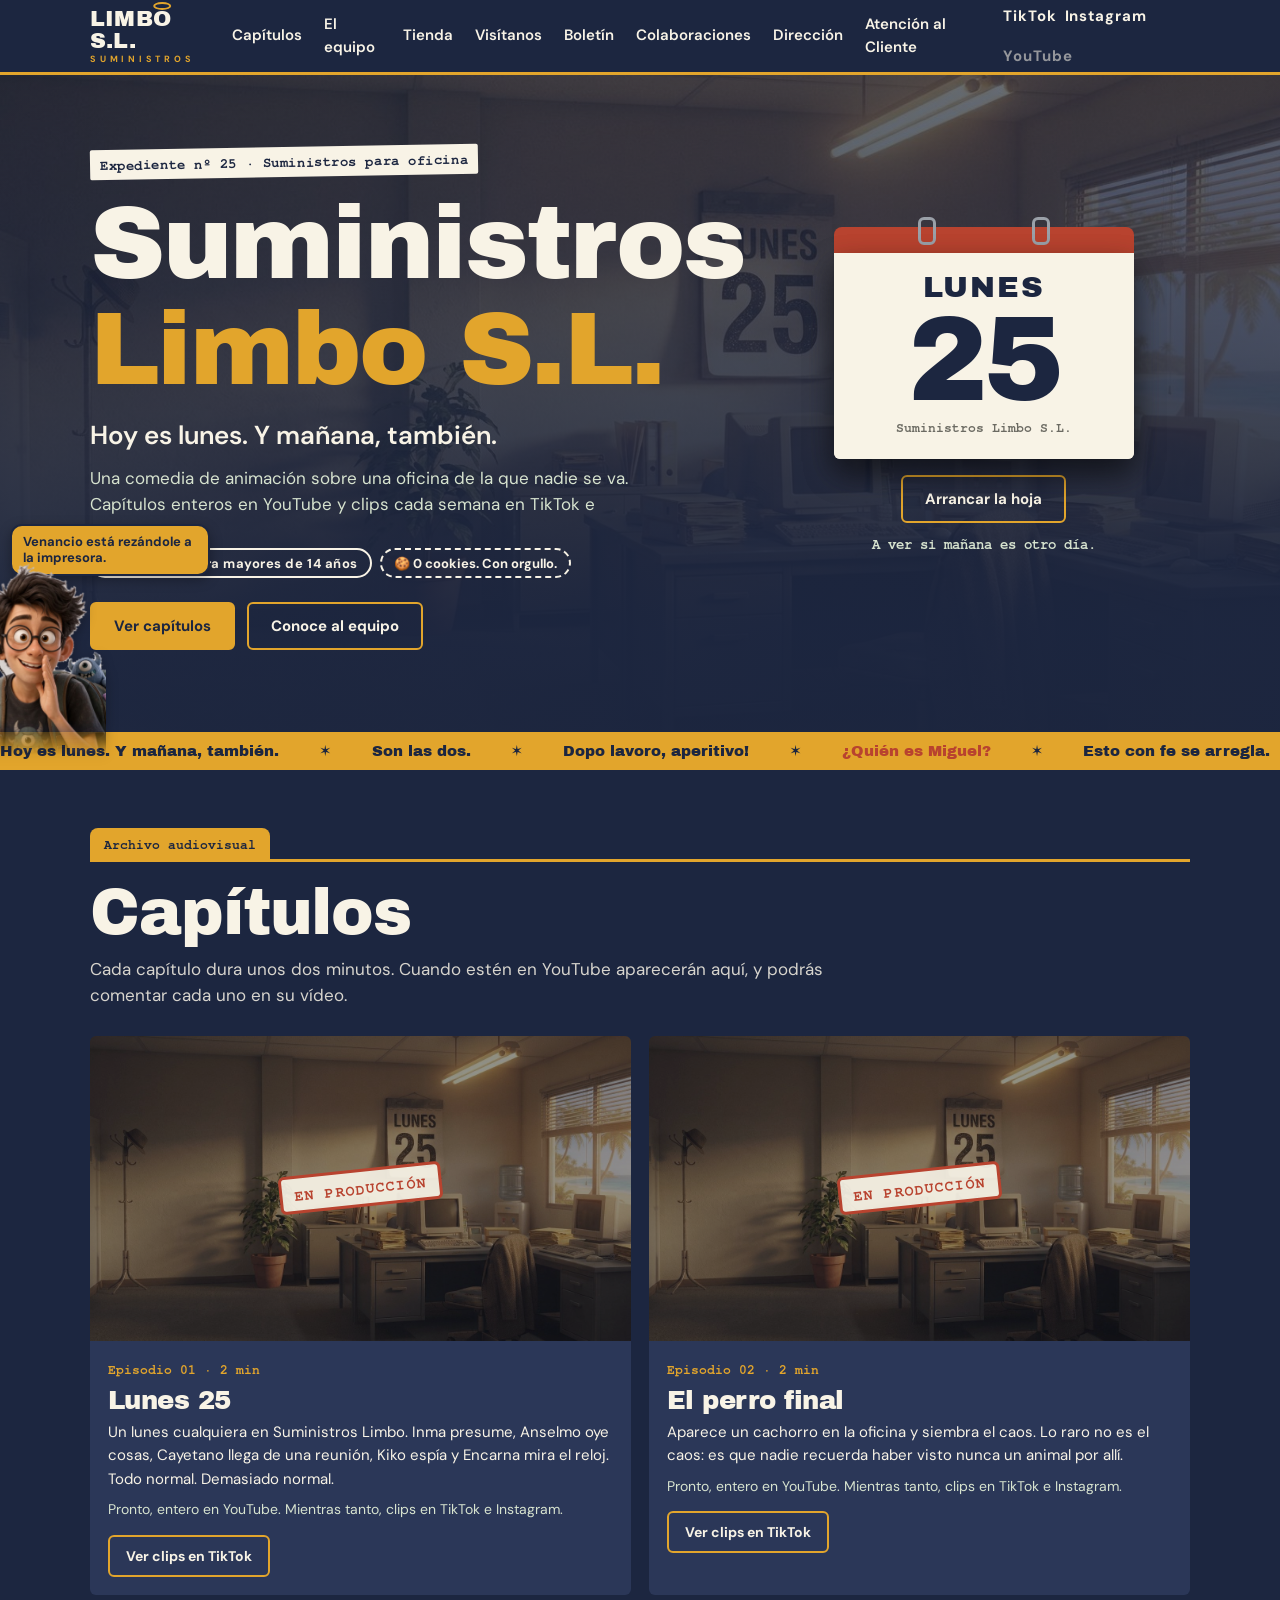
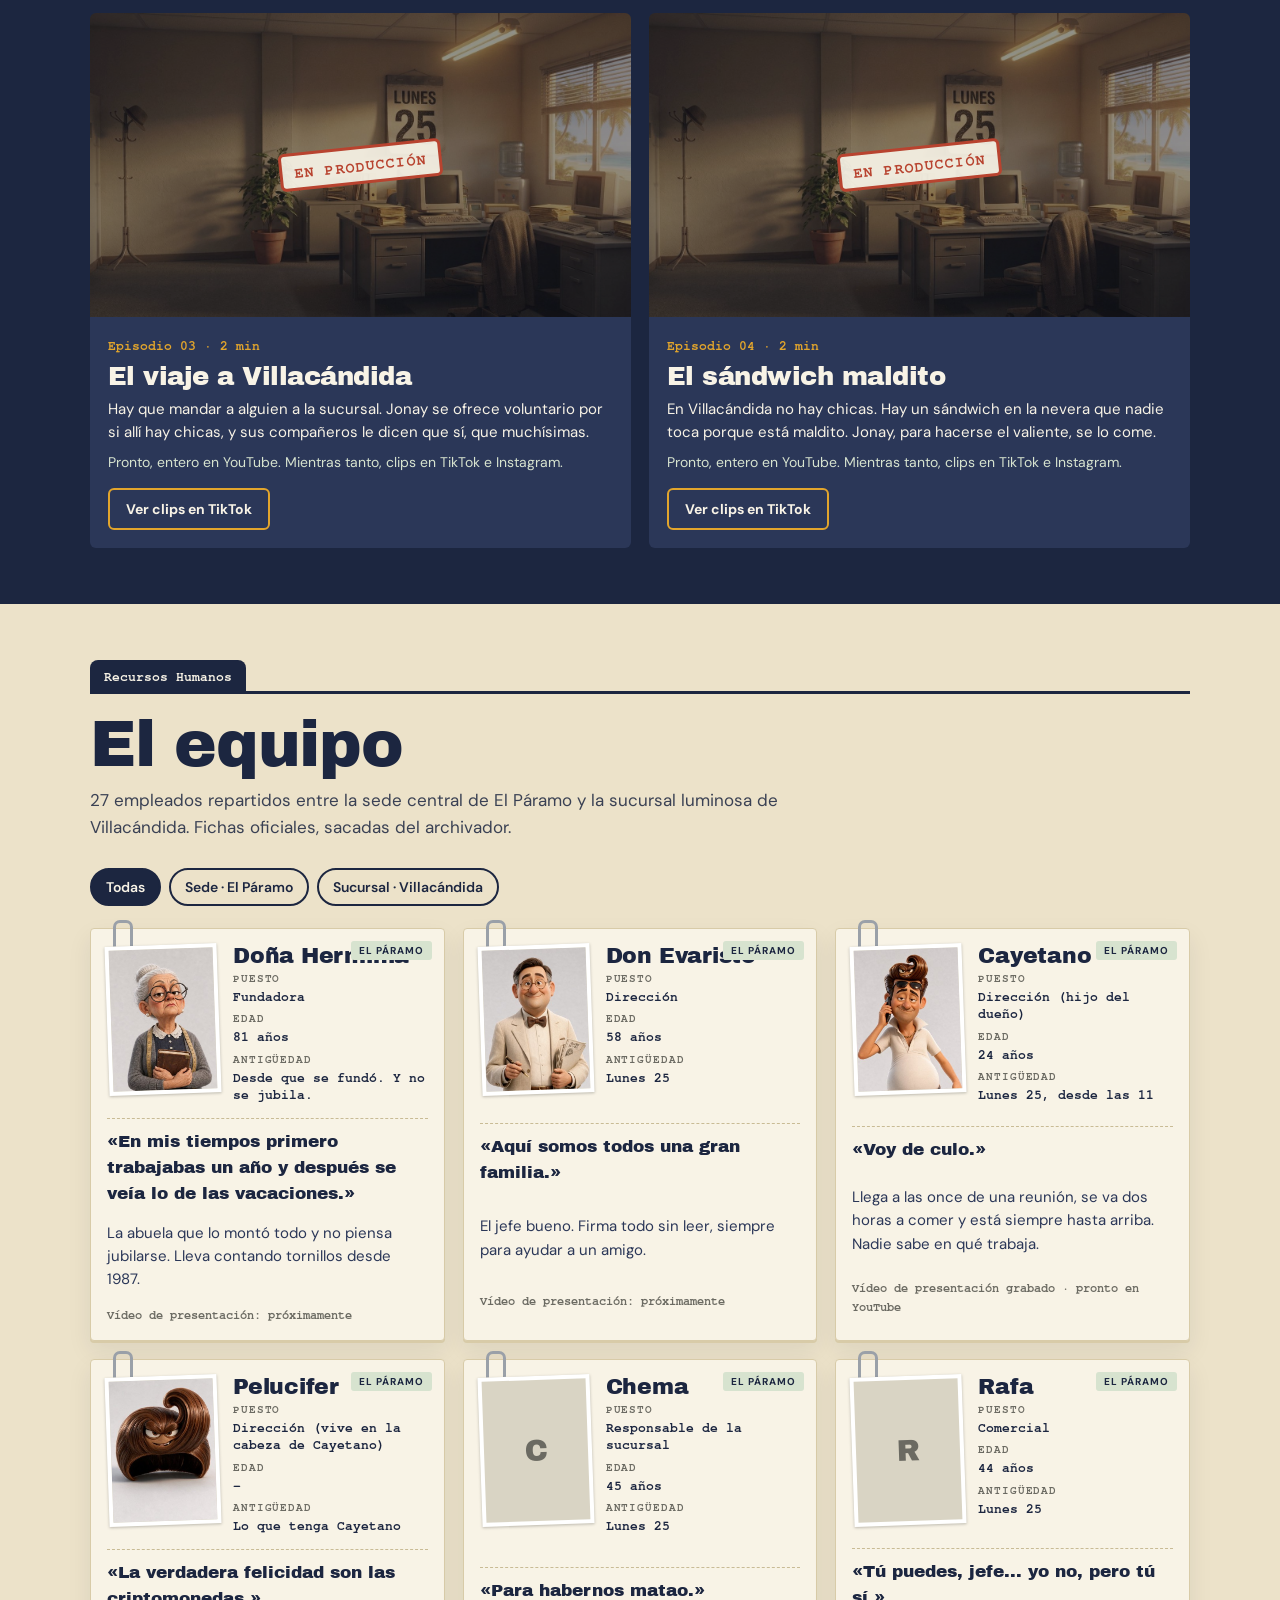
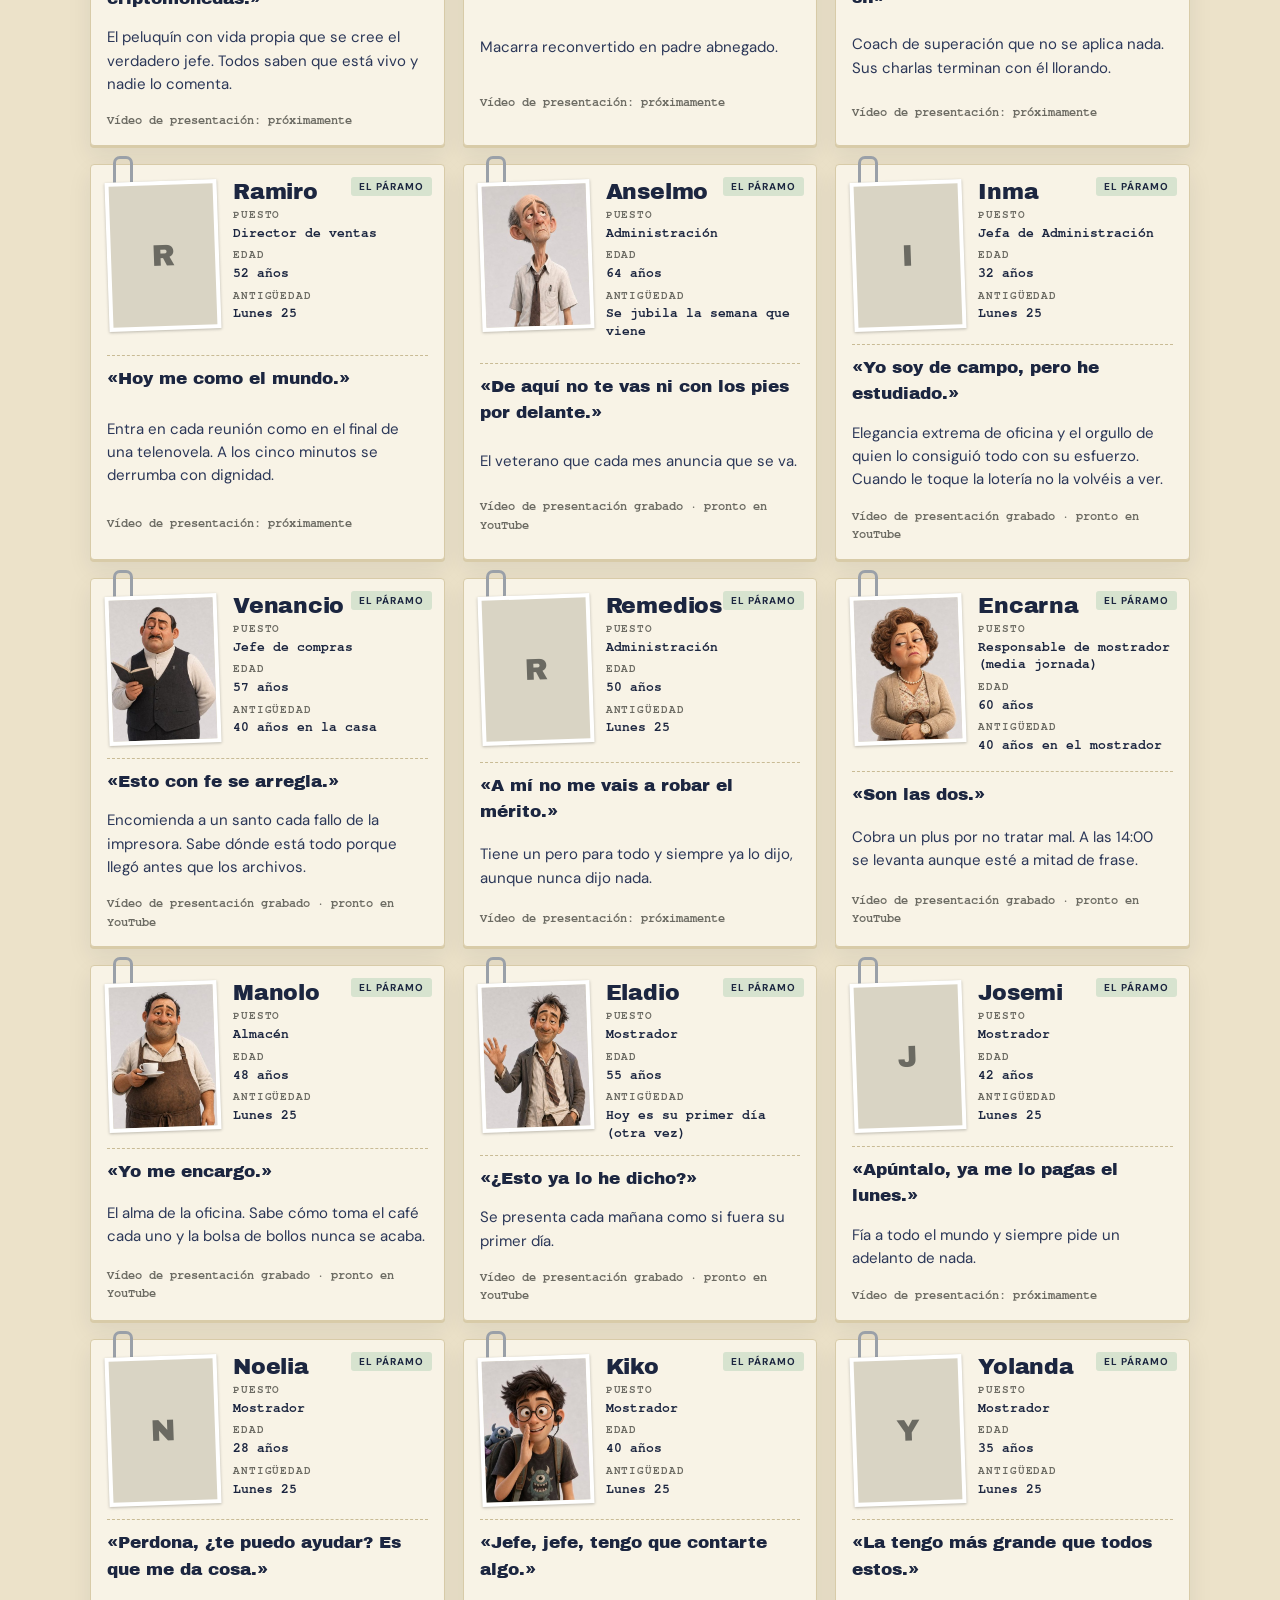
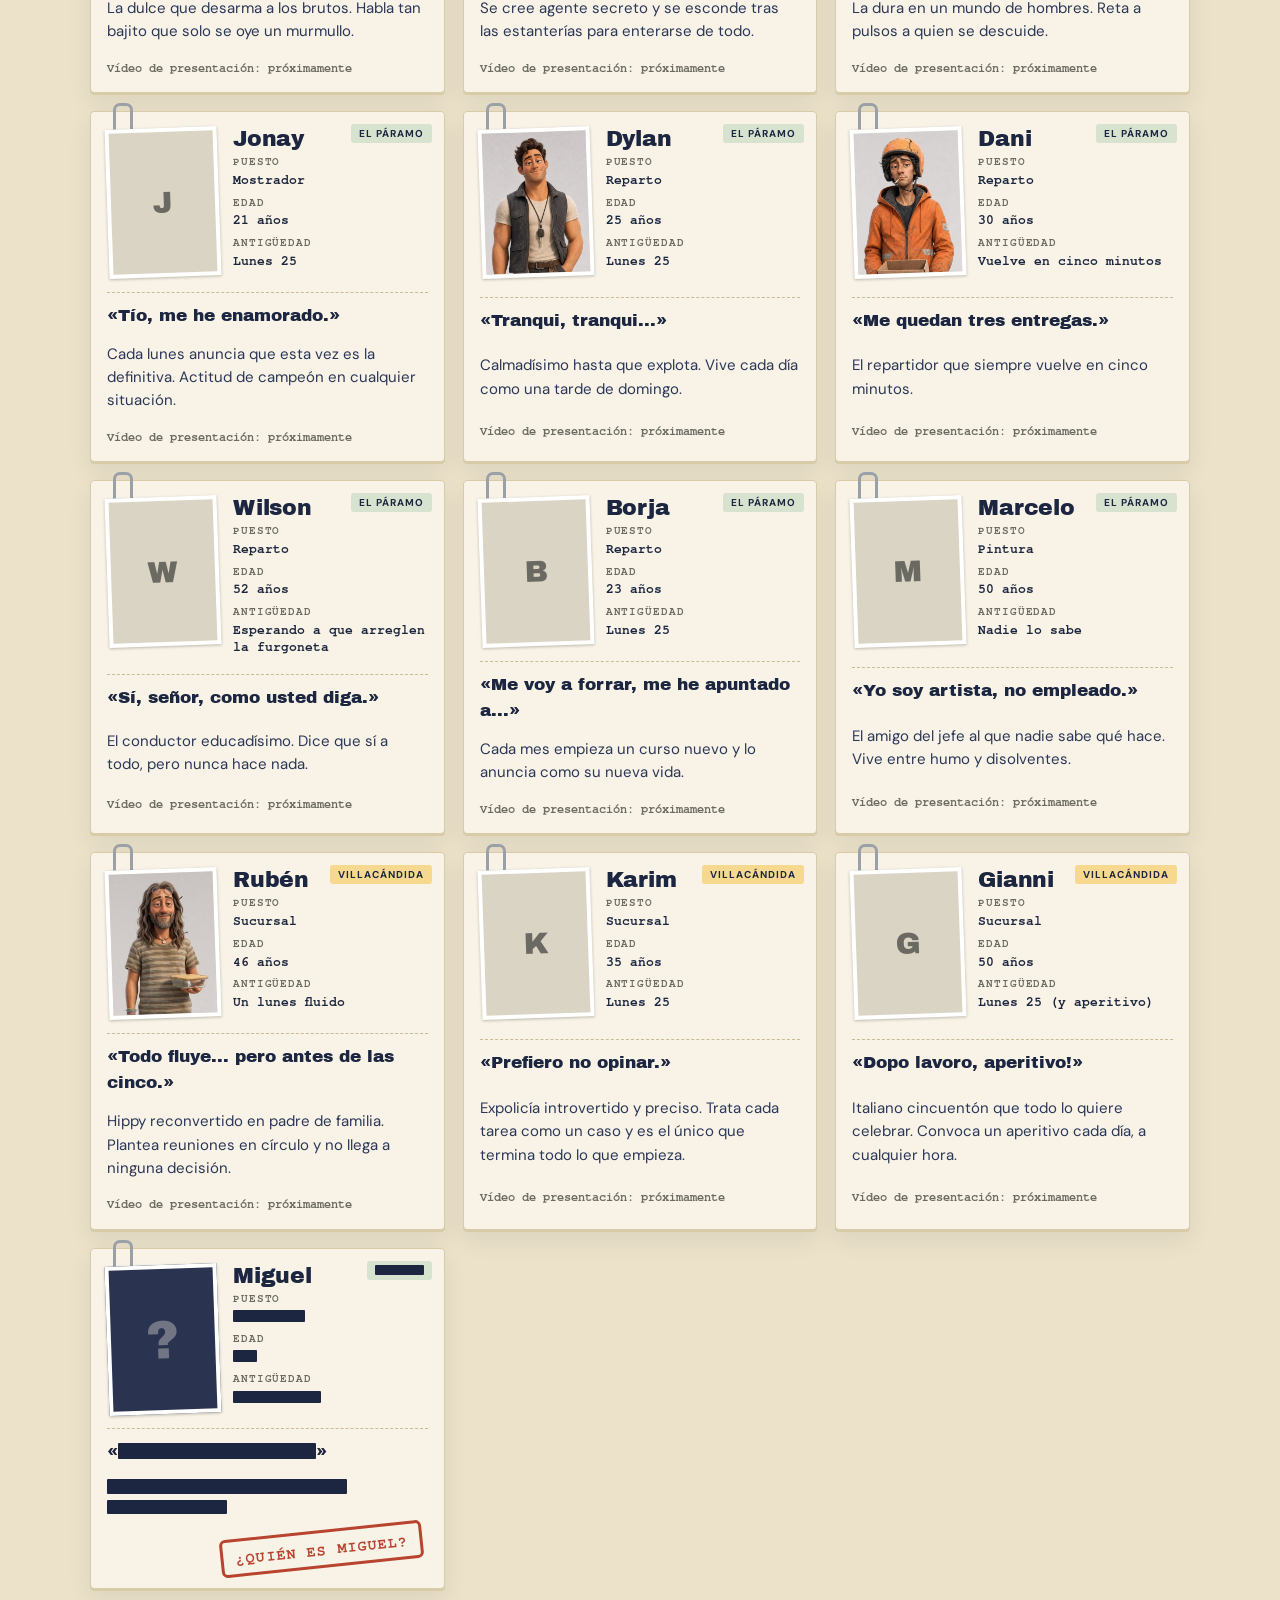
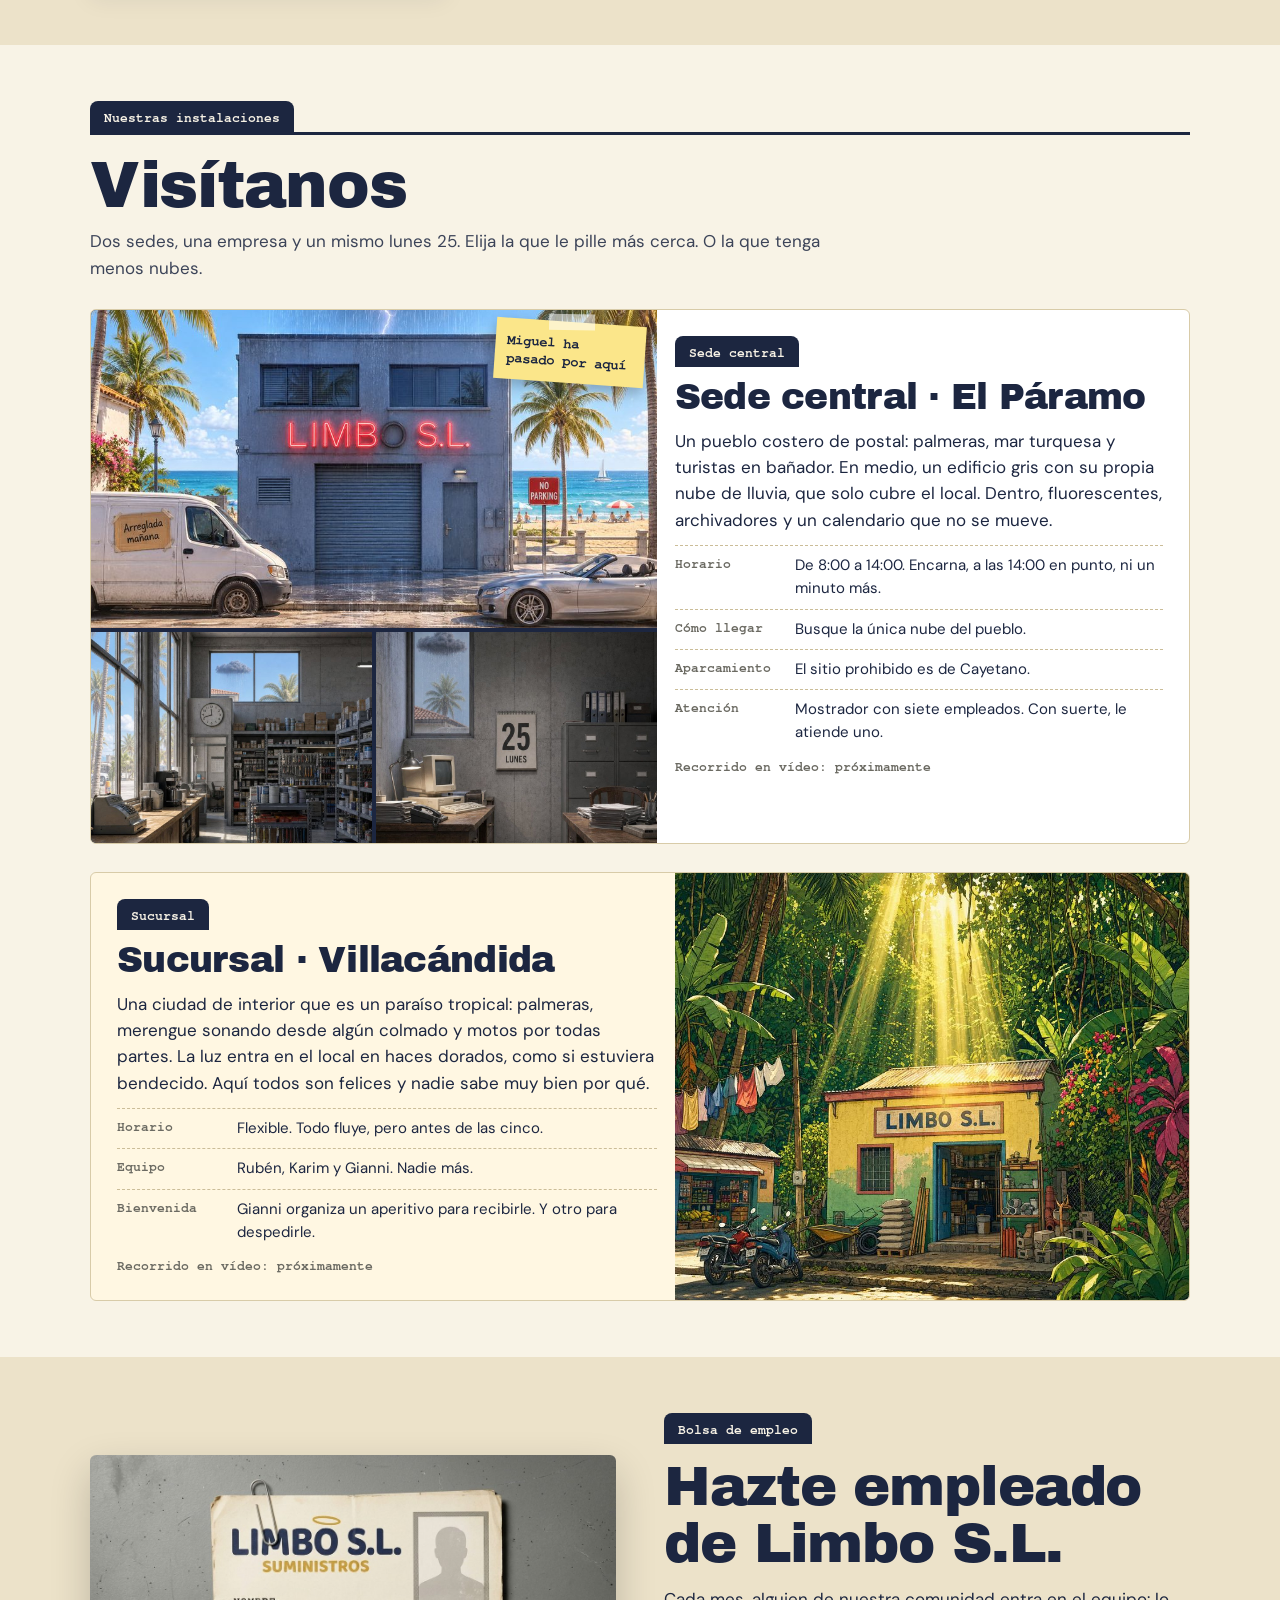
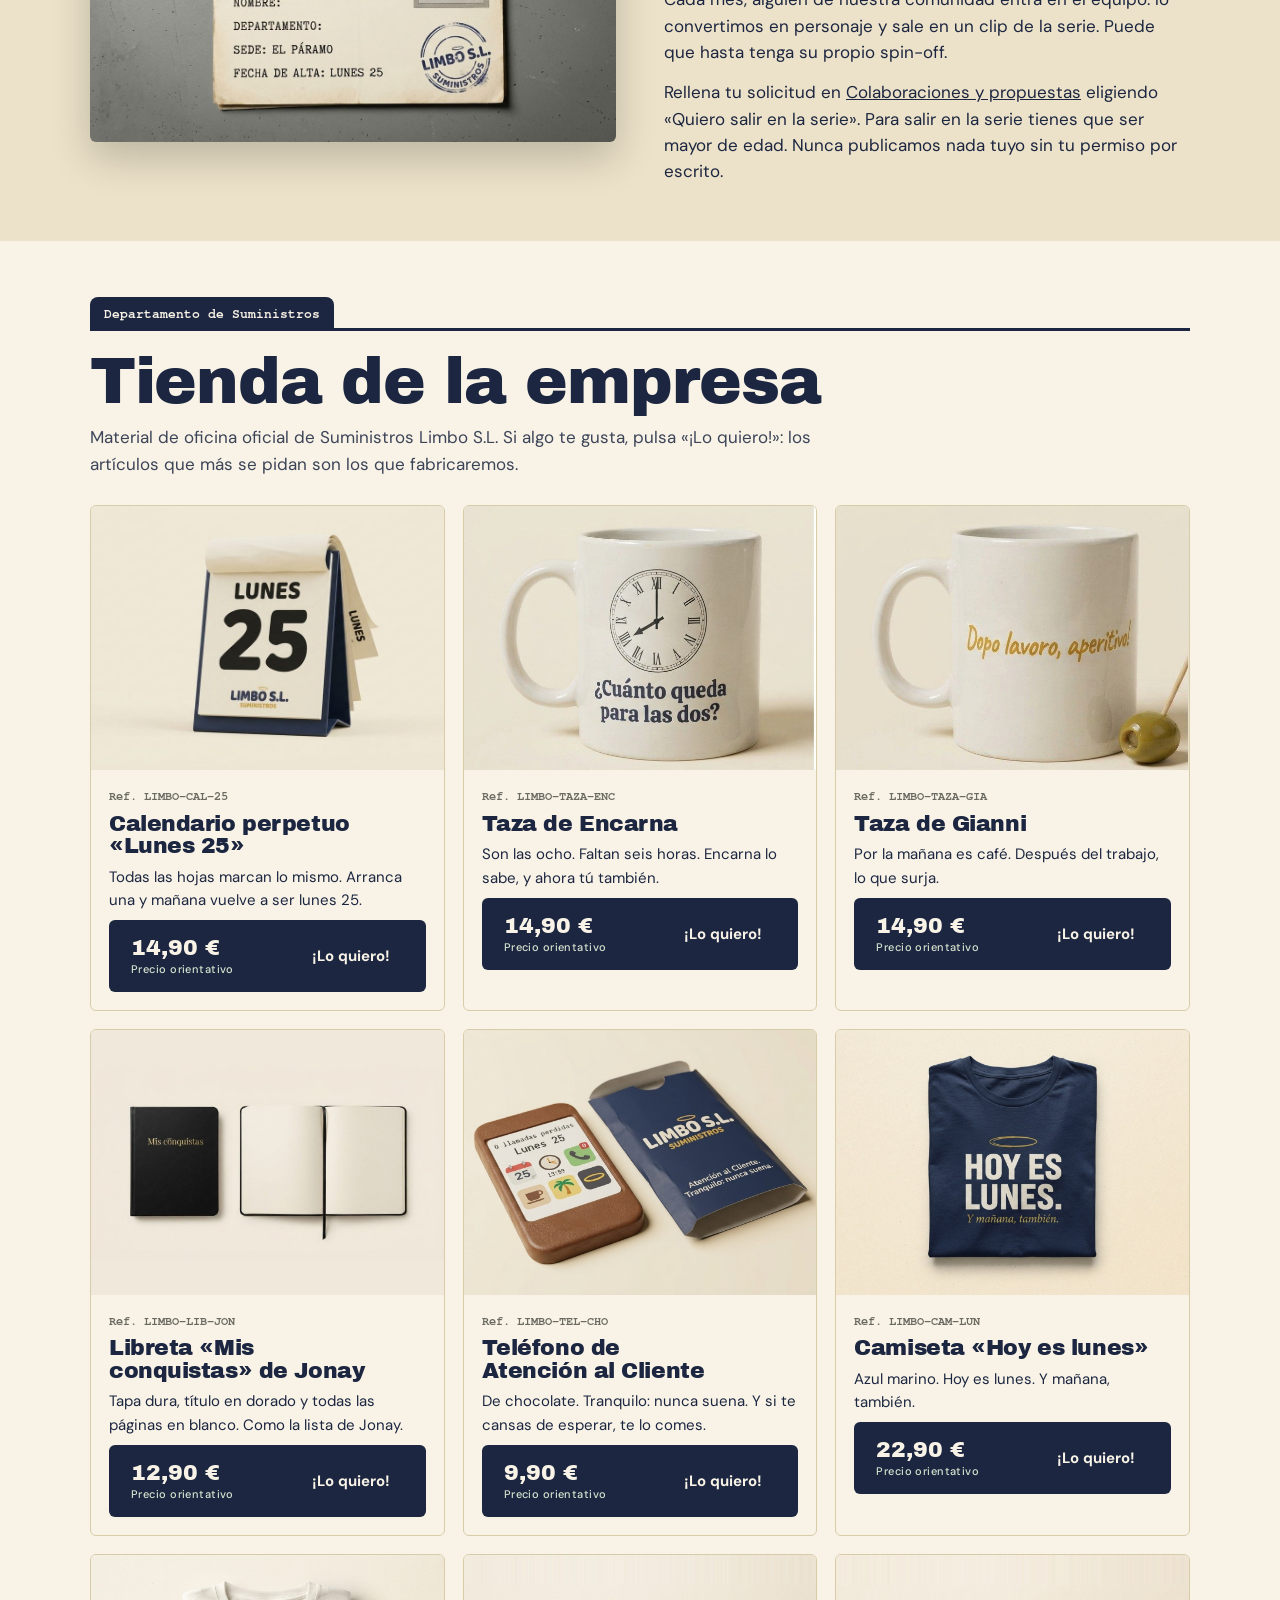
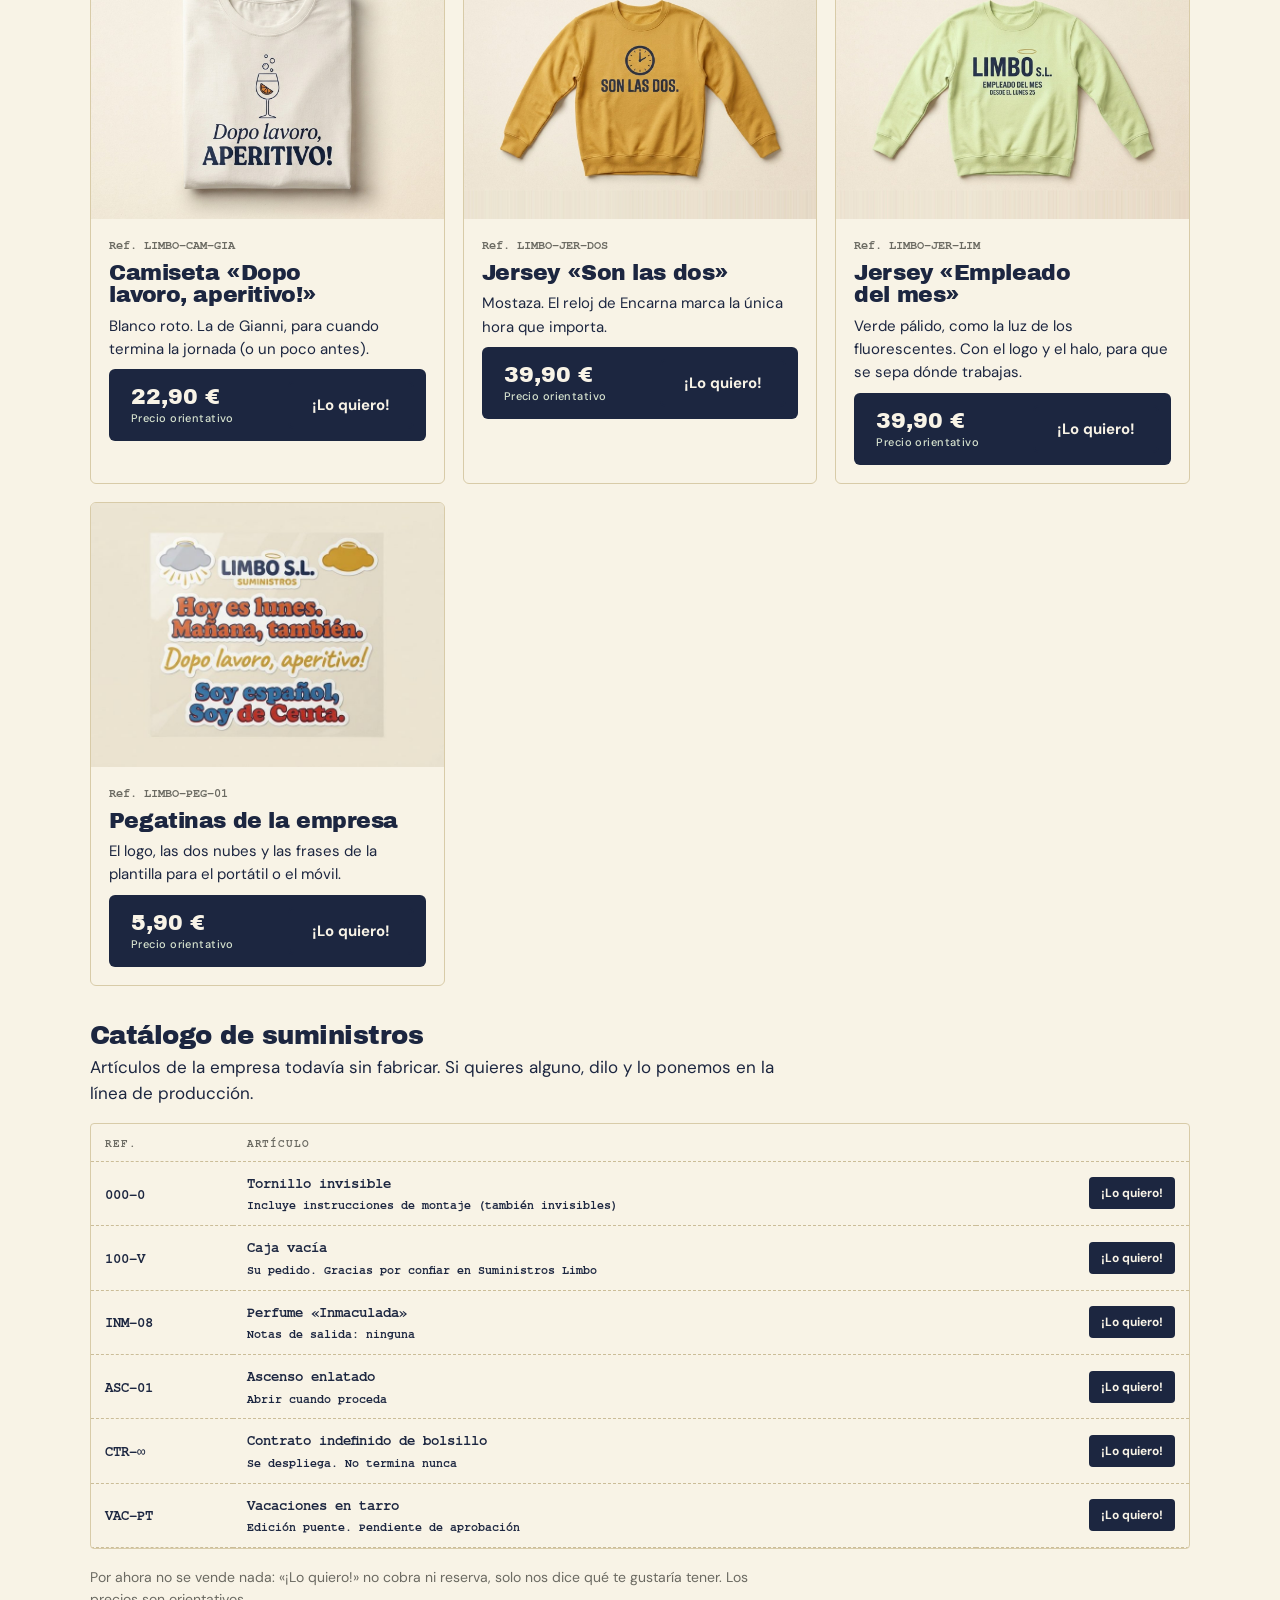
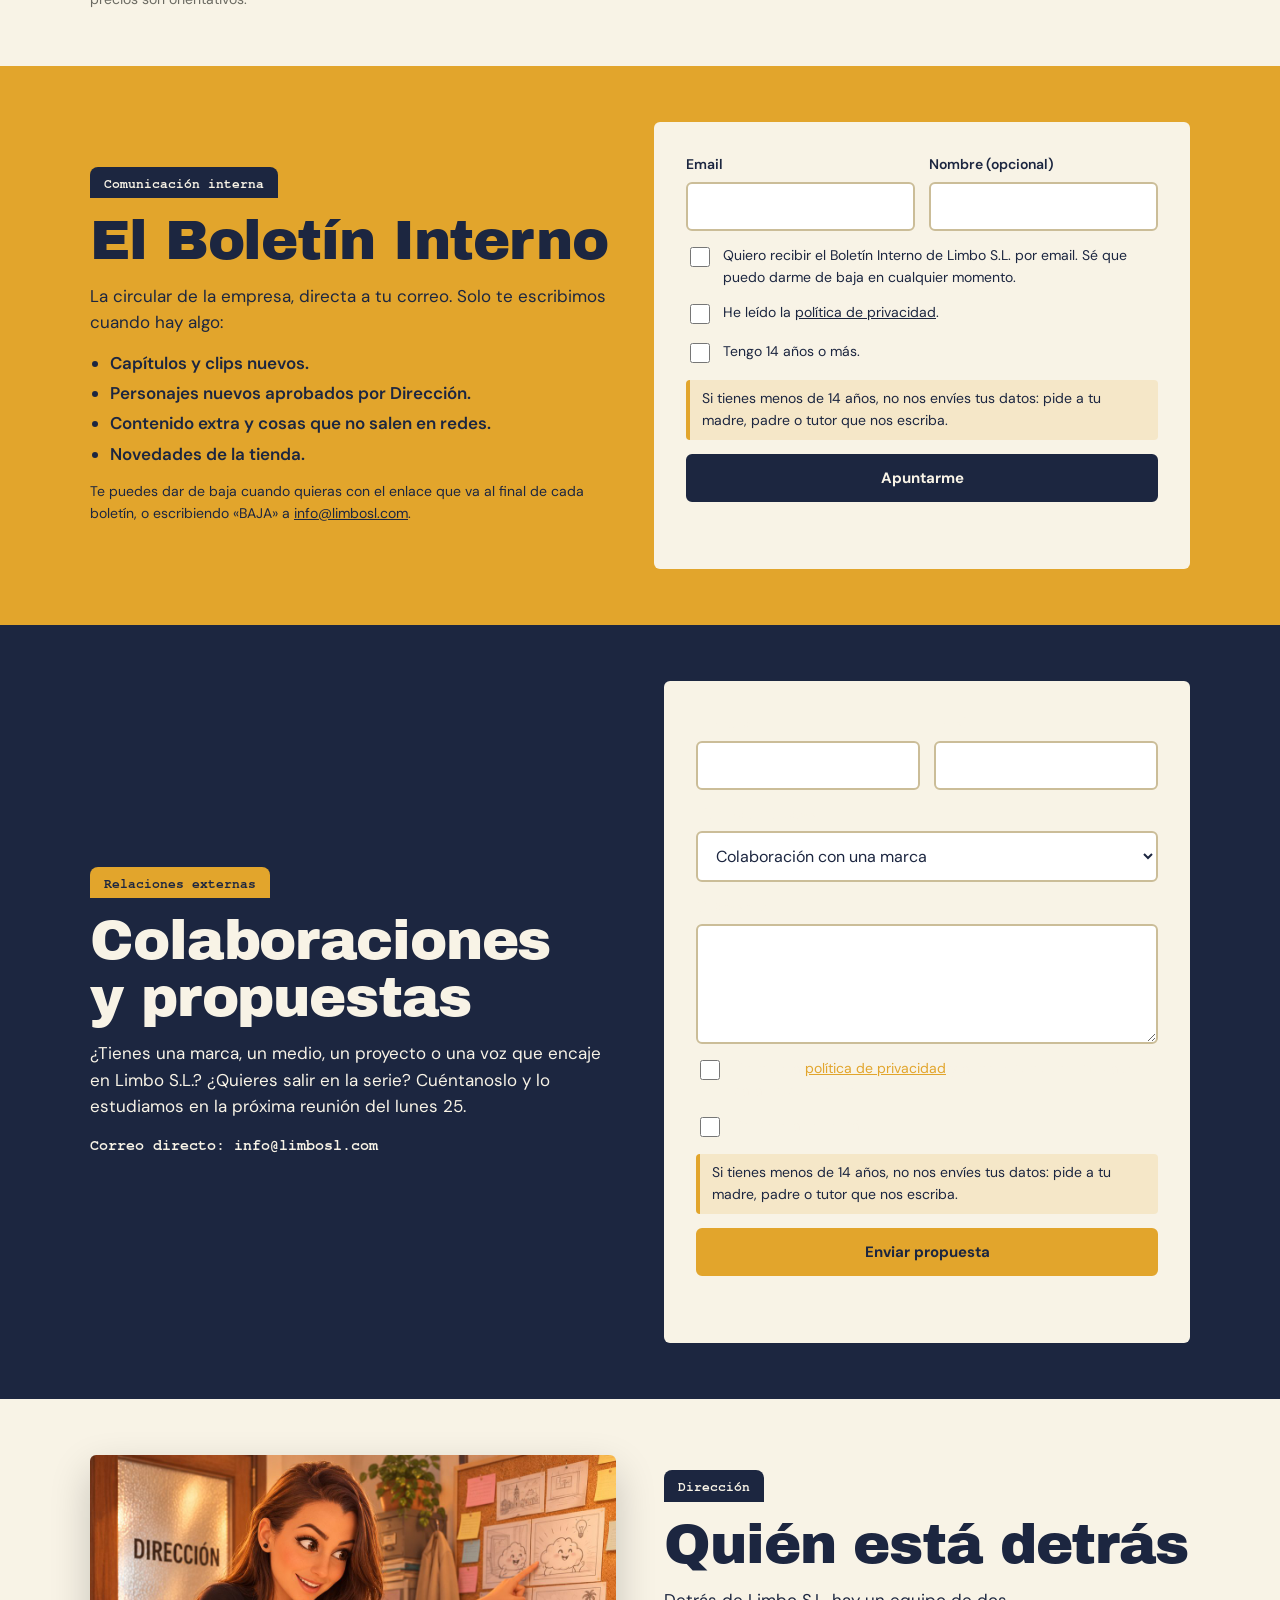
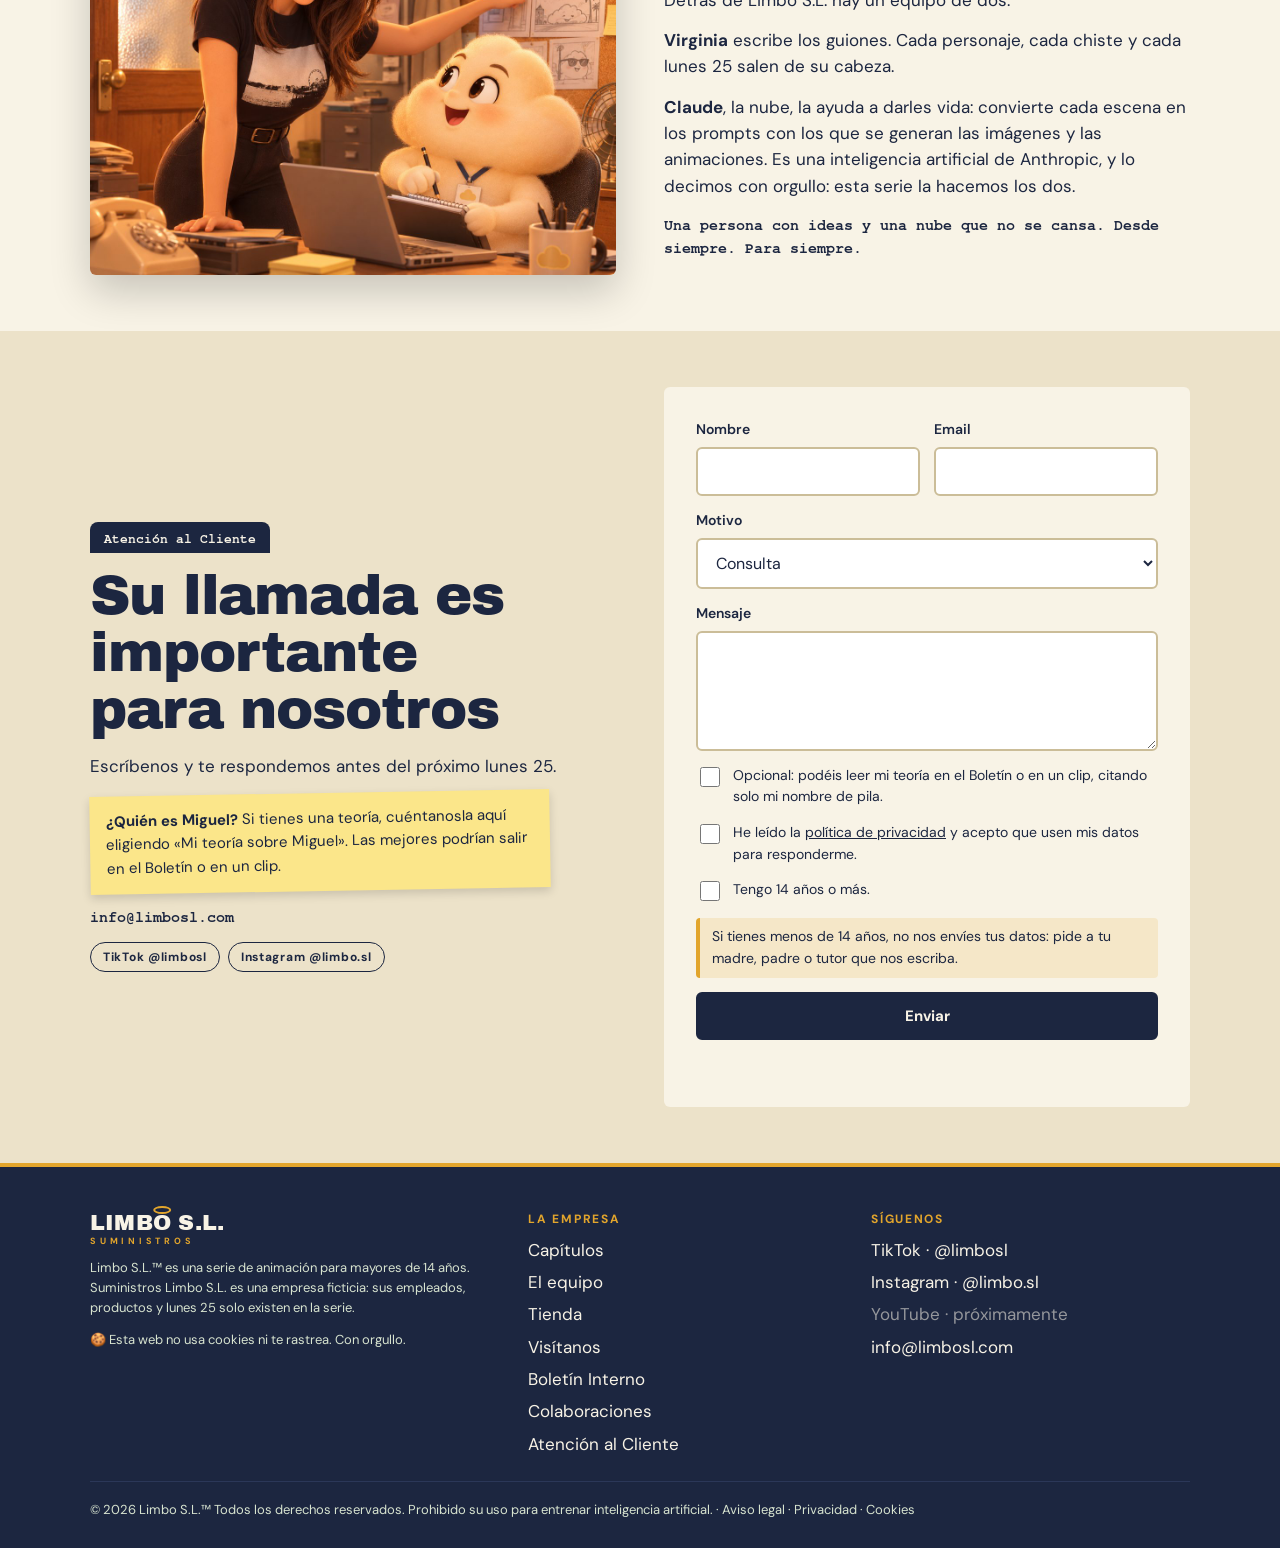
==== index.html @ 2ac097ed "Web de Limbo S.L. Co-Authored-By: Claude Opus 5.5 <noreply@anthropic.com> Claude-Session: https://cl" ====
<!DOCTYPE html>
<html lang="es">
<head>
  <meta charset="utf-8">
  <meta name="viewport" content="width=device-width, initial-scale=1">
  <title>Limbo S.L.</title>
  <meta name="description" content="Limbo S.L., serie de animación para mayores de 14 años: en Suministros Limbo todos los días son lunes 25. Capítulos, el equipo al completo y la tienda de la empresa.">
  <meta property="og:type" content="website">
  <meta property="og:title" content="Limbo S.L. · Hoy es lunes. Y mañana, también.">
  <meta property="og:description" content="La comedia de animación de una oficina de la que nadie se va. Serie para mayores de 14 años. Capítulos, equipo y tienda.">
  <meta property="og:image" content="https://www.limbosl.com/img/oficina.jpg">
  <meta property="og:url" content="https://www.limbosl.com/">
  <meta name="twitter:card" content="summary_large_image">
  <meta name="theme-color" content="#1c2640">
  <meta name="robots" content="index, follow, noai, noimageai">
  <meta name="tdm-reservation" content="1">
  <meta name="rating" content="mature">
  <link rel="icon" href="data:image/svg+xml,%3Csvg xmlns='http://www.w3.org/2000/svg' viewBox='0 0 64 64'%3E%3Crect width='64' height='64' rx='12' fill='%231c2640'/%3E%3Cellipse cx='32' cy='14' rx='13' ry='4' fill='none' stroke='%23e2a52c' stroke-width='4'/%3E%3Ctext x='32' y='52' font-family='Arial Black,Arial' font-weight='900' font-size='34' text-anchor='middle' fill='%23f8f3e6'%3E25%3C/text%3E%3C/svg%3E">
  <link rel="stylesheet" href="css/style.css">
</head>
<body>

<header class="cabecera">
  <div class="wrap">
    <a class="logo" href="#inicio" aria-label="Limbo S.L., inicio"><b>LIMB<span class="o">O</span> S.L.</b><small>SUMINISTROS</small></a>
    <button class="menu-btn" id="menu-btn" type="button" aria-expanded="false" aria-controls="nav">MENÚ</button>
    <nav class="nav" id="nav" aria-label="Principal">
      <a href="#capitulos">Capítulos</a>
      <a href="#plantilla">El equipo</a>
      <a href="#tienda">Tienda</a>
      <a href="#visitanos">Visítanos</a>
      <a href="#boletin">Boletín</a>
      <a href="#colaboraciones">Colaboraciones</a>
      <a href="#direccion">Dirección</a>
      <a href="#contacto">Atención al Cliente</a>
      <div class="redes">
        <a data-red="tiktok" target="_blank" rel="noopener">TikTok</a>
        <a data-red="instagram" target="_blank" rel="noopener">Instagram</a>
        <a data-red="youtube" target="_blank" rel="noopener">YouTube</a>
      </div>
    </nav>
  </div>
</header>

<main>
  <section class="portada" id="inicio">
    <div class="wrap">
      <div>
        <span class="etiqueta">Expediente nº 25 · Suministros para oficina</span>
        <h1>Suministros<br><span>Limbo S.L.</span></h1>
        <p class="lema">Hoy es lunes. Y mañana, también.</p>
        <p class="bajada">Una comedia de animación sobre una oficina de la que nadie se va. Capítulos enteros en YouTube y clips cada semana en TikTok e Instagram.</p>
        <div class="sellos-portada">
          <span class="sello-edad"><b>+14</b> Serie para mayores de 14 años</span>
          <a class="sello-cookies" href="cookies.html">🍪 0 cookies. Con orgullo.</a>
        </div>
        <div class="botones">
          <a class="btn" href="#capitulos">Ver capítulos</a>
          <a class="btn hueco" href="#plantilla">Conoce al equipo</a>
        </div>
      </div>
      <div class="calendario">
        <div class="taco">
          <div class="anillas"></div>
          <div class="hoja-fondo" aria-hidden="true"><div class="dia">LUNES</div><div class="num">25</div><div class="mes">Suministros Limbo S.L.</div></div>
          <div class="hoja" id="hoja"><div class="dia">LUNES</div><div class="num">25</div><div class="mes">Suministros Limbo S.L.</div></div>
        </div>
        <button class="btn hueco" id="arrancar" type="button">Arrancar la hoja</button>
        <p class="contador" id="contador" aria-live="polite">A ver si mañana es otro día.</p>
      </div>
    </div>
  </section>

  <div class="cinta" aria-hidden="true"><div id="cinta"></div></div>

  <section class="seccion oscura" id="capitulos">
    <div class="wrap">
      <span class="pestana">Archivo audiovisual</span>
      <div class="cabeza">
        <h2>Capítulos</h2>
        <p>Cada capítulo dura unos dos minutos. Cuando estén en YouTube aparecerán aquí, y podrás comentar cada uno en su vídeo.</p>
      </div>
      <div class="episodios" id="episodios"></div>
    </div>
  </section>

  <section class="seccion" id="plantilla">
    <div class="wrap">
      <span class="pestana">Recursos Humanos</span>
      <div class="cabeza">
        <h2>El equipo</h2>
        <p><span id="total-plantilla">26</span> empleados repartidos entre la sede central de El Páramo y la sucursal luminosa de Villacándida. Fichas oficiales, sacadas del archivador.</p>
      </div>
      <div class="filtros" role="group" aria-label="Filtrar por sede">
        <button type="button" data-f="todas" aria-pressed="true">Todas</button>
        <button type="button" data-f="paramo" aria-pressed="false">Sede · El Páramo</button>
        <button type="button" data-f="villa" aria-pressed="false">Sucursal · Villacándida</button>
      </div>
      <div class="fichas" id="fichas"></div>
    </div>
  </section>

  <section class="seccion folio" id="visitanos">
    <div class="wrap">
      <span class="pestana">Nuestras instalaciones</span>
      <div class="cabeza">
        <h2>Visítanos</h2>
        <p>Dos sedes, una empresa y un mismo lunes 25. Elija la que le pille más cerca. O la que tenga menos nubes.</p>
      </div>
      <div class="sedes" id="sedes"></div>
    </div>
  </section>

  <section class="seccion" id="empleo">
    <div class="wrap dos">
      <img src="img/ficha-empleado.jpg" alt="Ficha de empleado de Suministros Limbo S.L. en blanco, con sello de la empresa" loading="lazy">
      <div class="texto">
        <span class="pestana" style="justify-self:start">Bolsa de empleo</span>
        <h2 style="font-size:clamp(34px,7vw,56px)">Hazte empleado de Limbo S.L.</h2>
        <p>Cada mes, alguien de nuestra comunidad entra en el equipo: lo convertimos en personaje y sale en un clip de la serie. Puede que hasta tenga su propio spin-off.</p>
        <p>Rellena tu solicitud en <a href="#colaboraciones">Colaboraciones y propuestas</a> eligiendo «Quiero salir en la serie». Para salir en la serie tienes que ser mayor de edad. Nunca publicamos nada tuyo sin tu permiso por escrito.</p>
      </div>
    </div>
  </section>

  <section class="seccion folio" id="tienda">
    <div class="wrap">
      <span class="pestana">Departamento de Suministros</span>
      <div class="cabeza">
        <h2>Tienda de la empresa</h2>
        <p>Material de oficina oficial de Suministros Limbo S.L. Si algo te gusta, pulsa «¡Lo quiero!»: los artículos que más se pidan son los que fabricaremos.</p>
      </div>
      <div class="productos" id="productos"></div>

      <div class="catalogo-broma">
        <h3>Catálogo de suministros</h3>
        <p>Artículos de la empresa todavía sin fabricar. Si quieres alguno, dilo y lo ponemos en la línea de producción.</p>
        <div class="albaran">
          <table>
            <thead><tr><th>Ref.</th><th>Artículo</th><th><span class="sr">Pedir</span></th></tr></thead>
            <tbody id="suministros"></tbody>
          </table>
        </div>
      </div>
      <p class="aviso-tienda">Por ahora no se vende nada: «¡Lo quiero!» no cobra ni reserva, solo nos dice qué te gustaría tener. Los precios son orientativos.</p>
    </div>
  </section>

  <section class="seccion boletin" id="boletin">
    <div class="wrap">
      <div class="texto">
        <span class="pestana" style="justify-self:start">Comunicación interna</span>
        <h2 style="font-size:clamp(34px,7vw,56px)">El Boletín Interno</h2>
        <p>La circular de la empresa, directa a tu correo. Solo te escribimos cuando hay algo:</p>
        <ul>
          <li>Capítulos y clips nuevos.</li>
          <li>Personajes nuevos aprobados por Dirección.</li>
          <li>Contenido extra y cosas que no salen en redes.</li>
          <li>Novedades de la tienda.</li>
        </ul>
        <p class="baja">Te puedes dar de baja cuando quieras con el enlace que va al final de cada boletín, o escribiendo «BAJA» a <a href="mailto:info@limbosl.com?subject=BAJA">info@limbosl.com</a>.</p>
      </div>
      <div class="panel">
        <form id="form-boletin" data-asunto="Alta en el Boletín Interno" data-ok="¡Casi estás! Te hemos enviado un email: pulsa el enlace para confirmar tu alta. Si no lo confirmas, no te escribiremos.">
          <div class="campos dosc">
            <label for="b-email">Email<input id="b-email" name="email" type="email" autocomplete="email" required></label>
            <label for="b-nombre">Nombre (opcional)<input id="b-nombre" name="nombre" autocomplete="given-name"></label>
          </div>
          <label class="check" for="b-acepto"><input id="b-acepto" name="consentimiento_boletin" value="sí" type="checkbox" required> <span>Quiero recibir el Boletín Interno de Limbo S.L. por email. Sé que puedo darme de baja en cualquier momento.</span></label>
          <label class="check" for="b-privacidad"><input id="b-privacidad" type="checkbox" required> <span>He leído la <a href="privacidad.html">política de privacidad</a>.</span></label>
          <label class="check" for="b-edad"><input id="b-edad" type="checkbox" required> <span>Tengo 14 años o más.</span></label>
          <p class="aviso-edad">Si tienes menos de 14 años, no nos envíes tus datos: pide a tu madre, padre o tutor que nos escriba.</p>
          <input class="hp" name="_honey" tabindex="-1" autocomplete="off">
          <button class="btn tinta" type="submit">Apuntarme</button>
          <p class="estado" role="status"></p>
        </form>
      </div>
    </div>
  </section>

  <section class="seccion oscura" id="colaboraciones">
    <div class="wrap dos">
      <div class="texto">
        <span class="pestana" style="justify-self:start">Relaciones externas</span>
        <h2 style="font-size:clamp(34px,7vw,56px)">Colaboraciones y propuestas</h2>
        <p>¿Tienes una marca, un medio, un proyecto o una voz que encaje en Limbo S.L.? ¿Quieres salir en la serie? Cuéntanoslo y lo estudiamos en la próxima reunión del lunes 25.</p>
        <p class="firma">Correo directo: info@limbosl.com</p>
      </div>
      <div class="panel">
        <form data-asunto="Colaboración o propuesta" data-ok="Propuesta recibida. Pasa a la reunión del próximo lunes 25.">
          <div class="campos dosc">
            <label for="c-nombre">Nombre<input id="c-nombre" name="nombre" autocomplete="name" required></label>
            <label for="c-email">Email<input id="c-email" name="email" type="email" autocomplete="email" required></label>
          </div>
          <label for="c-tipo">Tipo de propuesta
            <select id="c-tipo" name="tipo">
              <option>Colaboración con una marca</option>
              <option>Prensa o entrevista</option>
              <option>Colaboración creativa (voz, música, animación)</option>
              <option>Quiero salir en la serie</option>
              <option>Otra cosa</option>
            </select>
          </label>
          <label for="c-mensaje">Cuéntanos<textarea id="c-mensaje" name="mensaje" required></textarea></label>
          <label class="check" for="c-privacidad"><input id="c-privacidad" type="checkbox" required> <span>He leído la <a href="privacidad.html">política de privacidad</a> y acepto que usen mis datos para responderme.</span></label>
          <label class="check" for="c-edad"><input id="c-edad" type="checkbox" required> <span>Tengo 14 años o más.</span></label>
          <p class="aviso-edad">Si tienes menos de 14 años, no nos envíes tus datos: pide a tu madre, padre o tutor que nos escriba.</p>
          <input class="hp" name="_honey" tabindex="-1" autocomplete="off">
          <button class="btn" type="submit">Enviar propuesta</button>
          <p class="estado" role="status"></p>
        </form>
      </div>
    </div>
  </section>

  <section class="seccion folio" id="direccion">
    <div class="wrap dos">
      <img src="img/direccion.jpg" alt="Virginia señala los storyboards de la serie mientras Claude, una nube con acreditación de empleado, toma notas" loading="lazy">
      <div class="texto">
        <span class="pestana" style="justify-self:start">Dirección</span>
        <h2 style="font-size:clamp(34px,7vw,56px)">Quién está detrás</h2>
        <p>Detrás de Limbo S.L. hay un equipo de dos.</p>
        <p><strong>Virginia</strong> escribe los guiones. Cada personaje, cada chiste y cada lunes 25 salen de su cabeza.</p>
        <p><strong>Claude</strong>, la nube, la ayuda a darles vida: convierte cada escena en los prompts con los que se generan las imágenes y las animaciones. Es una inteligencia artificial de Anthropic, y lo decimos con orgullo: esta serie la hacemos los dos.</p>
        <p class="firma">Una persona con ideas y una nube que no se cansa. Desde siempre. Para siempre.</p>
      </div>
    </div>
  </section>

  <section class="seccion" id="contacto">
    <div class="wrap dos">
      <div class="texto">
        <span class="pestana" style="justify-self:start">Atención al Cliente</span>
        <h2 style="font-size:clamp(34px,7vw,56px)">Su llamada es importante para nosotros</h2>
        <p>Escríbenos y te respondemos antes del próximo lunes 25.</p>
        <p class="postit-teorias" id="teorias"><strong>¿Quién es Miguel?</strong> Si tienes una teoría, cuéntanosla aquí eligiendo «Mi teoría sobre Miguel». Las mejores podrían salir en el Boletín o en un clip.</p>
        <p class="firma">info@limbosl.com</p>
        <div class="redes">
          <a data-red="tiktok" target="_blank" rel="noopener">TikTok @limbosl</a>
          <a data-red="instagram" target="_blank" rel="noopener">Instagram @limbo.sl</a>
        </div>
      </div>
      <div class="panel">
        <form data-asunto="Atención al Cliente">
          <div class="campos dosc">
            <label for="a-nombre">Nombre<input id="a-nombre" name="nombre" autocomplete="name" required></label>
            <label for="a-email">Email<input id="a-email" name="email" type="email" autocomplete="email" required></label>
          </div>
          <label for="a-motivo">Motivo
            <select id="a-motivo" name="motivo">
              <option>Consulta</option>
              <option>Mi teoría sobre Miguel</option>
              <option>Darme de baja o borrar mis datos</option>
            </select>
          </label>
          <label for="a-mensaje">Mensaje<textarea id="a-mensaje" name="mensaje" required></textarea></label>
          <label class="check" for="a-publicar" id="a-publicar-box" hidden><input id="a-publicar" name="permiso_publicar_teoria" value="sí" type="checkbox"> <span>Opcional: podéis leer mi teoría en el Boletín o en un clip, citando solo mi nombre de pila.</span></label>
          <label class="check" for="a-privacidad"><input id="a-privacidad" type="checkbox" required> <span>He leído la <a href="privacidad.html">política de privacidad</a> y acepto que usen mis datos para responderme.</span></label>
          <label class="check" for="a-edad"><input id="a-edad" type="checkbox" required> <span>Tengo 14 años o más.</span></label>
          <p class="aviso-edad">Si tienes menos de 14 años, no nos envíes tus datos: pide a tu madre, padre o tutor que nos escriba.</p>
          <input class="hp" name="_honey" tabindex="-1" autocomplete="off">
          <button class="btn tinta" type="submit">Enviar</button>
          <p class="estado" role="status"></p>
        </form>
      </div>
    </div>
  </section>
</main>

<button class="kiko" id="kiko" type="button" aria-label="Kiko te espía. Pulsa para leer su informe secreto">
  <span class="kiko-boc" id="kiko-boc" aria-hidden="true"></span>
  <span class="kiko-cuerpo" id="kiko-cuerpo" aria-hidden="true">
    <svg viewBox="0 0 120 140" width="100%" height="100%">
      <rect x="86" y="0" width="34" height="140" fill="#8a6a45" stroke="#1c2640" stroke-width="3"/>
      <rect x="86" y="44" width="34" height="6" fill="#6b5034"/><rect x="86" y="98" width="34" height="6" fill="#6b5034"/>
      <path d="M78 74 Q80 120 70 140 L104 140 L102 82 Z" fill="#3f7a5c" stroke="#1c2640" stroke-width="3"/>
      <circle cx="90" cy="118" r="7" fill="#e2a52c" stroke="#1c2640" stroke-width="2"/><circle cx="88" cy="116" r="1.6" fill="#1c2640"/><circle cx="92.5" cy="116" r="1.6" fill="#1c2640"/>
      <ellipse cx="56" cy="64" rx="31" ry="34" fill="#f2c9a2" stroke="#1c2640" stroke-width="3"/>
      <path d="M24 56 Q24 22 56 24 Q90 24 88 58 Q84 40 74 44 Q66 32 56 42 Q46 30 38 44 Q30 40 24 56Z" fill="#1d1d24" stroke="#1c2640" stroke-width="3"/>
      <circle cx="44" cy="64" r="10" fill="#fff" stroke="#1c2640" stroke-width="3"/><circle cx="68" cy="64" r="10" fill="#fff" stroke="#1c2640" stroke-width="3"/>
      <line x1="54" y1="64" x2="58" y2="64" stroke="#1c2640" stroke-width="3"/>
      <g class="kiko-ojos"><circle cx="41" cy="65" r="3.6" fill="#1c2640"/><circle cx="65" cy="65" r="3.6" fill="#1c2640"/></g>
      <path d="M46 84 Q56 80 64 85" fill="none" stroke="#1c2640" stroke-width="3" stroke-linecap="round"/>
      <path d="M26 66 q-8 2 -8 12" fill="none" stroke="#1c2640" stroke-width="2.5"/><circle cx="18" cy="80" r="3" fill="#1c2640"/>
      <ellipse cx="90" cy="74" rx="10" ry="8" fill="#f2c9a2" stroke="#1c2640" stroke-width="3"/>
    </svg>
  </span>
</button>

<dialog id="dlg-kiko" aria-labelledby="kiko-tit">
  <div class="panel informe">
    <button class="cerrar" id="kiko-cerrar" type="button">Cerrar</button>
    <span class="sello" style="justify-self:start">Confidencial</span>
    <h3 id="kiko-tit">Informe secreto de Kiko</h3>
    <p class="etiqueta" id="kiko-num" style="justify-self:start">Informe nº 001</p>
    <p id="kiko-dato" class="kiko-dato"></p>
    <button class="btn tinta" id="kiko-otra" type="button">Tengo otra, jefe</button>
  </div>
</dialog>

<dialog id="dlg-quiero" aria-labelledby="q-titulo">
  <div class="panel">
    <button class="cerrar" id="dlg-cerrar" type="button">Cerrar</button>
    <span class="etiqueta" style="justify-self:start">Hoja de pedido</span>
    <h3 id="q-titulo">Artículo</h3>
    <p>Todavía no está a la venta. Déjanos tu email y te avisamos si lo fabricamos. No se cobra nada.</p>
    <form id="form-quiero" data-asunto="Alguien lo quiere" data-ok="Apuntado. Si lo fabricamos, serás de los primeros en saberlo.">
      <input type="hidden" name="producto" id="q-producto">
      <label for="q-nombre">Nombre<input id="q-nombre" name="nombre" autocomplete="name" required></label>
      <label for="q-email">Email<input id="q-email" name="email" type="email" autocomplete="email" required></label>
      <label for="q-comentario">¿Algo más? (opcional)<input id="q-comentario" name="comentario"></label>
      <label class="check" for="q-privacidad"><input id="q-privacidad" type="checkbox" required> <span>Acepto la <a href="privacidad.html">política de privacidad</a>: solo usarán mi email para avisarme de este artículo.</span></label>
      <label class="check" for="q-edad"><input id="q-edad" type="checkbox" required> <span>Tengo 14 años o más.</span></label>
      <p class="aviso-edad">Si tienes menos de 14 años, no nos envíes tus datos: pide a tu madre, padre o tutor que nos escriba.</p>
      <input class="hp" name="_honey" tabindex="-1" autocomplete="off">
      <button class="btn tinta" type="submit">Lo quiero</button>
      <p class="estado" role="status"></p>
    </form>
  </div>
</dialog>

<footer class="pie">
  <div class="wrap">
    <div>
      <a class="logo" href="#inicio"><b>LIMB<span class="o">O</span> S.L.</b><small>SUMINISTROS</small></a>
      <p class="nota">Limbo S.L.™ es una serie de animación para mayores de 14 años. Suministros Limbo S.L. es una empresa ficticia: sus empleados, productos y lunes 25 solo existen en la serie.</p>
      <p class="nota">🍪 Esta web no usa cookies ni te rastrea. Con orgullo.</p>
    </div>
    <div>
      <h4>La empresa</h4>
      <ul>
        <li><a href="#capitulos">Capítulos</a></li>
        <li><a href="#plantilla">El equipo</a></li>
        <li><a href="#tienda">Tienda</a></li>
        <li><a href="#visitanos">Visítanos</a></li>
        <li><a href="#boletin">Boletín Interno</a></li>
        <li><a href="#colaboraciones">Colaboraciones</a></li>
        <li><a href="#contacto">Atención al Cliente</a></li>
      </ul>
    </div>
    <div>
      <h4>Síguenos</h4>
      <ul>
        <li><a data-red="tiktok" target="_blank" rel="noopener">TikTok · @limbosl</a></li>
        <li><a data-red="instagram" target="_blank" rel="noopener">Instagram · @limbo.sl</a></li>
        <li><a data-red="youtube" target="_blank" rel="noopener">YouTube · próximamente</a></li>
        <li>info@limbosl.com</li>
      </ul>
    </div>
    <p class="legal">© <span id="anio">2026</span> Limbo S.L.™ Todos los derechos reservados. Prohibido su uso para entrenar inteligencia artificial. · <a href="aviso-legal.html">Aviso legal</a> · <a href="privacidad.html">Privacidad</a> · <a href="cookies.html">Cookies</a></p>
  </div>
</footer>

<script src="js/datos.js"></script>
<script src="js/main.js"></script>
</body>
</html>
---- css/style.css ----
@font-face { font-family: "Archivo Black"; src: url("../fonts/archivo-black.woff") format("woff"); font-weight: 400 900; font-display: swap; }
@font-face { font-family: "DM Sans"; src: url("../fonts/dm-sans.woff") format("woff"); font-weight: 100 1000; font-display: swap; }
@font-face { font-family: "Cursor Limbo"; src: url("../fonts/cursor-bold.woff") format("woff"); font-weight: 400 900; font-display: swap; }
/* Suministros Limbo S.L. — expediente de una empresa de suministros de provincias, años 80, atrapada en el lunes 25.
   Idea de maquetación: carpetas de archivo apiladas; cada sección es una pestaña de carpeta con su etiqueta mecanografiada. */
:root {
  --tinta: #1c2640;        /* azul tinta corporativo */
  --tinta-2: #2b3758;
  --carpeta: #ece2c9;      /* carpeta de archivo */
  --papel: #f8f3e6;        /* folio */
  --mostaza: #e2a52c;      /* acento: sello de la empresa */
  --fluor: #d7e3cf;        /* luz de fluorescente */
  --sello: #b8432f;        /* tinta roja de sello, solo para sellos */
  --gris: #6b6a62;
  --display: "Archivo Black", "Arial Black", system-ui, sans-serif;
  --body: "DM Sans", "Helvetica Neue", Arial, sans-serif;
  --maquina: "Cursor Limbo", "Courier New", monospace;
  --radio: 6px;
  --gutter: clamp(16px, 4vw, 40px);
  --max: 1180px;
  color-scheme: light;
}

* { box-sizing: border-box; }
html { scroll-behavior: smooth; -webkit-text-size-adjust: 100%; }
body {
  margin: 0;
  background: var(--carpeta);
  color: var(--tinta);
  font-family: var(--body);
  font-size: 17px;
  line-height: 1.55;
}
img { max-width: 100%; display: block; height: auto; }
a { color: inherit; }
h1, h2, h3 { font-family: var(--display); line-height: 1.02; margin: 0; text-wrap: balance; letter-spacing: -0.02em; }
p { margin: 0; }
:focus-visible { outline: 3px solid var(--mostaza); outline-offset: 2px; }
.wrap { width: 100%; max-width: var(--max); margin: 0 auto; padding: 0 var(--gutter); }
.sr { position: absolute; width: 1px; height: 1px; overflow: hidden; clip: rect(0 0 0 0); white-space: nowrap; }

/* ---------- Logo ---------- */
.logo { display: inline-flex; flex-direction: column; text-decoration: none; line-height: 1; }
.logo b { font-family: var(--display); font-weight: 800; font-size: 22px; letter-spacing: 0.01em; position: relative; }
.logo .o { position: relative; display: inline-block; }
.logo .o::before {
  content: ""; position: absolute; left: 50%; top: -6px; width: 0.62em; height: 0.18em;
  transform: translateX(-50%); border: 2px solid var(--mostaza); border-radius: 50%;
  animation: halo 4s ease-in-out infinite;
}
.logo small { font-family: var(--body); font-weight: 700; font-size: 9px; letter-spacing: 0.42em; color: var(--mostaza); margin-top: 3px; }
@keyframes halo { 0%, 100% { transform: translate(-50%, 0); } 50% { transform: translate(-50%, -2px); } }

/* ---------- Cabecera ---------- */
.cabecera { position: sticky; top: 0; z-index: 50; background: var(--tinta); color: var(--papel); border-bottom: 3px solid var(--mostaza); }
.cabecera .wrap { display: flex; align-items: center; justify-content: space-between; gap: 16px; min-height: 64px; }
.menu-btn { background: none; border: 2px solid var(--papel); color: var(--papel); font: 700 13px var(--body); letter-spacing: 0.12em; padding: 8px 12px; border-radius: var(--radio); cursor: pointer; }
.nav { display: none; }
.nav.abierto { display: flex; position: absolute; top: 100%; left: 0; right: 0; flex-direction: column; background: var(--tinta); padding: 8px var(--gutter) 20px; border-bottom: 3px solid var(--mostaza); }
.nav a { text-decoration: none; font-weight: 600; padding: 12px 0; border-bottom: 1px solid var(--tinta-2); }
.nav a:hover { color: var(--mostaza); }
.redes { display: flex; gap: 8px; flex-wrap: wrap; }
.redes a { font: 700 12px var(--body); letter-spacing: 0.06em; text-decoration: none; border: 1.5px solid currentColor; border-radius: 999px; padding: 6px 12px; }
.redes a:hover { background: var(--mostaza); border-color: var(--mostaza); color: var(--tinta); }
.nav .redes { padding-top: 14px; }
@media (min-width: 960px) {
  .menu-btn { display: none; }
  .nav { display: flex; align-items: center; gap: 22px; position: static; }
  .nav a { border: 0; padding: 6px 0; font-size: 15px; }
  .nav .redes { padding: 0; }
}

/* ---------- Portada ---------- */
.portada { position: relative; color: var(--papel); background: var(--tinta); overflow: hidden; }
.portada::before { content: ""; position: absolute; inset: 0; background: url("../img/oficina.jpg") center / cover no-repeat; opacity: 0.42; }
.portada::after { content: ""; position: absolute; inset: 0; background: linear-gradient(180deg, rgba(28,38,64,0.2), rgba(28,38,64,0.92) 85%); }
.portada .wrap { position: relative; z-index: 1; display: grid; gap: 32px; padding-top: 40px; padding-bottom: 48px; }
.etiqueta { display: inline-block; font-family: var(--maquina); font-size: 14px; letter-spacing: 0.04em; background: var(--papel); color: var(--tinta); padding: 4px 10px; border-radius: 2px; transform: rotate(-1deg); }
.portada h1 { font-size: clamp(44px, 12vw, 104px); font-weight: 800; margin: 14px 0 12px; }
.portada h1 span { color: var(--mostaza); }
.portada .lema { font-size: clamp(19px, 4.6vw, 26px); font-weight: 600; max-width: 30ch; }
.portada .bajada { color: var(--fluor); max-width: 46ch; margin-top: 10px; }
.botones { display: flex; flex-wrap: wrap; gap: 12px; margin-top: 24px; }
.btn { display: inline-flex; align-items: center; justify-content: center; gap: 8px; min-height: 48px; padding: 12px 22px; border-radius: var(--radio); border: 2px solid var(--mostaza); background: var(--mostaza); color: var(--tinta); font: 700 15px var(--body); text-decoration: none; cursor: pointer; transition: transform 0.15s, background 0.15s; }
.btn:hover { transform: translateY(-2px); }
.btn.hueco { background: transparent; color: inherit; }
.btn.tinta { background: var(--tinta); border-color: var(--tinta); color: var(--papel); }

/* Calendario de taco */
.calendario { justify-self: center; width: min(300px, 78vw); text-align: center; }
.taco { position: relative; perspective: 900px; }
.anillas { height: 26px; background: var(--sello); border-radius: 8px 8px 0 0; position: relative; }
.anillas::before, .anillas::after { content: ""; position: absolute; top: -10px; width: 12px; height: 22px; border: 3px solid #9aa0a8; border-radius: 6px; }
.anillas::before { left: 28%; } .anillas::after { right: 28%; }
.hoja, .hoja-fondo { background: var(--papel); color: var(--tinta); padding: 18px 10px 22px; border-radius: 0 0 6px 6px; box-shadow: 0 14px 30px rgba(0,0,0,0.35); }
.hoja-fondo { position: absolute; inset: 26px 0 0 0; z-index: 0; }
.hoja { position: relative; z-index: 1; transform-origin: top center; }
.hoja .dia, .hoja-fondo .dia { font: 800 30px var(--display); letter-spacing: 0.06em; }
.hoja .num, .hoja-fondo .num { font: 800 120px/0.95 var(--display); letter-spacing: -0.04em; }
.hoja .mes, .hoja-fondo .mes { font-family: var(--maquina); font-size: 13px; color: var(--gris); }
.hoja.arrancando { animation: arrancar 0.7s ease-in forwards; }
@keyframes arrancar { 0% { transform: rotateX(0) translateY(0); opacity: 1; } 100% { transform: rotateX(-80deg) translateY(160px) rotate(8deg); opacity: 0; } }
.calendario button { margin-top: 16px; }
.contador { font-family: var(--maquina); font-size: 14px; margin-top: 10px; color: var(--fluor); min-height: 2.6em; }
@media (min-width: 860px) {
  .portada .wrap { grid-template-columns: 1.4fr 1fr; align-items: center; padding-top: 72px; padding-bottom: 80px; }
}

/* Cinta de frases */
.cinta { background: var(--mostaza); color: var(--tinta); overflow: hidden; border-block: 2px solid var(--tinta); }
.cinta div { display: flex; gap: 40px; width: max-content; padding: 10px 0; font: 700 15px var(--display); white-space: nowrap; animation: cinta 45s linear infinite; }
.cinta span::after { content: "✶"; margin-left: 40px; }
@keyframes cinta { to { transform: translateX(-50%); } }

/* ---------- Secciones tipo carpeta ---------- */
.seccion { padding: 56px 0; }
.seccion.folio { background: var(--papel); }
.seccion.oscura { background: var(--tinta); color: var(--papel); }
.pestana { display: inline-block; font-family: var(--maquina); font-size: 13px; background: var(--tinta); color: var(--papel); padding: 6px 14px 5px; border-radius: 8px 8px 0 0; margin-bottom: 0; }
.oscura .pestana { background: var(--mostaza); color: var(--tinta); }
.cabeza { border-top: 3px solid var(--tinta); padding-top: 18px; margin-bottom: 28px; display: grid; gap: 10px; }
.oscura .cabeza { border-color: var(--mostaza); }
.cabeza h2 { font-size: clamp(34px, 8vw, 64px); font-weight: 800; }
.cabeza p { max-width: 62ch; color: inherit; opacity: 0.85; }

/* ---------- Capítulos ---------- */
.episodios { display: grid; gap: 18px; }
@media (min-width: 700px) { .episodios { grid-template-columns: repeat(2, 1fr); } }
.episodio { background: var(--tinta-2); border-radius: var(--radio); overflow: hidden; display: flex; flex-direction: column; }
.pantalla { position: relative; aspect-ratio: 16 / 9; background: #0f1527; display: grid; place-items: center; overflow: hidden; }
.pantalla img { width: 100%; height: 100%; object-fit: cover; opacity: 0.55; }
.pantalla .sello { position: absolute; }
.pantalla button { position: absolute; inset: 0; background: transparent; border: 0; cursor: pointer; display: grid; place-items: center; }
.pantalla button span { width: 72px; height: 72px; border-radius: 50%; background: var(--mostaza); display: grid; place-items: center; color: var(--tinta); font-size: 28px; }
.pantalla iframe { position: absolute; inset: 0; width: 100%; height: 100%; border: 0; }
.episodio .info { padding: 18px; display: grid; gap: 8px; }
.episodio .num { font-family: var(--maquina); font-size: 13px; color: var(--mostaza); }
.episodio h3 { font-size: 26px; }
.episodio .meta { font-size: 14px; color: var(--fluor); }
.episodio .acciones { display: flex; flex-wrap: wrap; gap: 10px; margin-top: 6px; }
.episodio .acciones .btn { min-height: 42px; padding: 8px 16px; font-size: 14px; }
.sello {
  font: 700 15px var(--maquina); letter-spacing: 0.08em; text-transform: uppercase; color: var(--sello);
  border: 3px solid var(--sello); border-radius: 6px; padding: 6px 12px; transform: rotate(-6deg);
  background: rgba(248,243,230,0.92); mix-blend-mode: normal;
}

/* ---------- Plantilla ---------- */
.filtros { display: flex; flex-wrap: wrap; gap: 8px; margin-bottom: 22px; }
.filtros button { font: 600 14px var(--body); border: 2px solid var(--tinta); background: transparent; color: var(--tinta); padding: 8px 14px; border-radius: 999px; cursor: pointer; }
.filtros button[aria-pressed="true"] { background: var(--tinta); color: var(--papel); }
.fichas { display: grid; gap: 18px; grid-template-columns: 1fr; }
@media (min-width: 620px) { .fichas { grid-template-columns: repeat(2, 1fr); } }
@media (min-width: 1000px) { .fichas { grid-template-columns: repeat(3, 1fr); } }
.ficha {
  background: var(--papel); border: 1px solid #d8cba8; border-radius: 4px; padding: 16px; position: relative;
  box-shadow: 0 2px 0 #d8cba8, 0 10px 24px rgba(28,38,64,0.08); display: grid; grid-template-columns: 112px 1fr; gap: 14px; align-items: start;
}
.ficha::before { content: ""; position: absolute; top: -9px; left: 22px; width: 14px; height: 30px; border: 3px solid #9aa0a8; border-bottom: 0; border-radius: 7px 7px 0 0; }
.foto { width: 112px; aspect-ratio: 3 / 4; background: #d9d4c4; border: 4px solid #fff; box-shadow: 0 1px 3px rgba(0,0,0,0.25); overflow: hidden; display: grid; place-items: center; transform: rotate(-2deg); }
.foto img { width: 100%; height: 100%; object-fit: cover; object-position: top; }
.foto .iniciales { font: 800 30px var(--display); color: var(--gris); }
.ficha dl { margin: 0; display: grid; gap: 2px; font-family: var(--maquina); font-size: 13px; line-height: 1.35; }
.ficha dt { color: var(--gris); font-size: 11px; letter-spacing: 0.08em; text-transform: uppercase; margin-top: 4px; }
.ficha dt:first-child { margin-top: 0; }
.ficha dd { margin: 0; }
.ficha .nombre { font: 800 22px/1 var(--display); letter-spacing: -0.01em; margin-bottom: 4px; }
.ficha .frase { grid-column: 1 / -1; font-family: var(--display); font-weight: 700; font-size: 17px; border-top: 1px dashed #c9bb95; padding-top: 10px; }
.ficha .perfil { grid-column: 1 / -1; font-size: 15px; color: var(--tinta-2); }
.ficha .video { grid-column: 1 / -1; font-family: var(--maquina); font-size: 12px; color: var(--gris); display: flex; align-items: center; gap: 8px; }
.ficha .video a { color: var(--sello); font-weight: 700; }
.ficha .sede-chip { position: absolute; top: 12px; right: 12px; font: 700 10px var(--body); letter-spacing: 0.1em; text-transform: uppercase; padding: 3px 8px; border-radius: 3px; background: var(--fluor); }
.ficha .sede-chip.villa { background: #f6d98f; }

/* ---------- Tienda ---------- */
.productos { display: grid; gap: 18px; }
@media (min-width: 620px) { .productos { grid-template-columns: repeat(2, 1fr); } }
@media (min-width: 1000px) { .productos { grid-template-columns: repeat(3, 1fr); } }
.producto { background: var(--papel); border-radius: var(--radio); overflow: hidden; display: flex; flex-direction: column; border: 1px solid #d8cba8; }
.producto .img { aspect-ratio: 4 / 3; background: #efe6cf; overflow: hidden; }
.producto .img img { width: 100%; height: 100%; object-fit: cover; transition: transform 0.4s; }
.producto:hover .img img { transform: scale(1.04); }
.producto .cuerpo { padding: 16px 18px 18px; display: grid; gap: 8px; flex: 1; align-content: start; }
.producto .ref { font-family: var(--maquina); font-size: 12px; color: var(--gris); }
.producto h3 { font-size: 22px; }
.producto p { font-size: 15px; }
.producto .pie { display: flex; align-items: center; justify-content: space-between; gap: 12px; margin-top: auto; background: var(--tinta); color: var(--papel); border: 0; border-radius: var(--radio); padding: 12px 12px 12px 22px; }
.producto .precio { font: 800 22px var(--display); font-variant-numeric: tabular-nums; }
.producto .precio small { display: block; font: 500 11px var(--body); color: var(--fluor); letter-spacing: 0.04em; margin-top: 2px; }
.catalogo-broma { margin-top: 36px; }
.catalogo-broma h3 { font-size: 26px; margin-bottom: 6px; }
.catalogo-broma > p { margin-bottom: 16px; max-width: 60ch; }
.albaran { background: var(--papel); border: 1px solid #d8cba8; border-radius: 4px; font-family: var(--maquina); font-size: 14px; overflow-x: auto; }
.albaran table { width: 100%; border-collapse: collapse; min-width: 520px; }
.albaran th, .albaran td { text-align: left; padding: 10px 14px; border-bottom: 1px dashed #cbbd98; vertical-align: middle; }
.albaran th { font-size: 11px; letter-spacing: 0.08em; text-transform: uppercase; color: var(--gris); }
.albaran td:last-child { text-align: right; }
.albaran button { font: 700 12px var(--body); background: var(--tinta); color: var(--papel); border: 0; padding: 8px 12px; border-radius: 4px; cursor: pointer; white-space: nowrap; }
.aviso-tienda { margin-top: 18px; font-size: 14px; color: var(--gris); max-width: 70ch; }

/* ---------- Bloques en dos columnas ---------- */
.dos { display: grid; gap: 28px; align-items: center; }
@media (min-width: 860px) { .dos { grid-template-columns: 1fr 1fr; gap: 48px; } }
.dos img { border-radius: var(--radio); box-shadow: 0 16px 40px rgba(0,0,0,0.2); }
.texto { display: grid; gap: 14px; max-width: 60ch; }
.texto strong { font-weight: 700; }
.firma { font-family: var(--maquina); font-size: 15px; }

/* ---------- Formularios ---------- */
form { display: grid; gap: 14px; }
.campos { display: grid; gap: 14px; }
@media (min-width: 620px) { .campos.dosc { grid-template-columns: 1fr 1fr; } }
label { font-weight: 600; font-size: 14px; display: grid; gap: 6px; }
input, select, textarea {
  font: 16px var(--body); color: var(--tinta); background: #fff; border: 2px solid #cbbd98; border-radius: var(--radio); padding: 12px 14px; width: 100%;
}
textarea { min-height: 120px; resize: vertical; }
input:focus, select:focus, textarea:focus { outline: none; border-color: var(--tinta); }
.check { display: flex; gap: 10px; align-items: flex-start; font-weight: 400; font-size: 14px; }
.check input { width: 20px; height: 20px; margin-top: 2px; flex: none; }
.oscura label { color: var(--papel); }
.oscura .check a { color: var(--mostaza); }
.estado { font-size: 15px; font-weight: 600; min-height: 1.4em; }
.hp { display: none; }
.panel { background: var(--papel); color: var(--tinta); border-radius: var(--radio); padding: clamp(18px, 4vw, 32px); }

/* Diálogo "Lo quiero" */
dialog { border: 0; border-radius: 10px; padding: 0; width: min(520px, calc(100vw - 32px)); background: var(--papel); color: var(--tinta); }
dialog::backdrop { background: rgba(15,21,39,0.7); }
dialog .panel { display: grid; gap: 14px; }
dialog h3 { font-size: 26px; }
.cerrar { justify-self: end; background: none; border: 0; font: 700 14px var(--body); cursor: pointer; color: var(--tinta); text-decoration: underline; }

/* ---------- Pie ---------- */
footer.pie { background: var(--tinta); color: var(--papel); padding: 44px 0 28px; border-top: 4px solid var(--mostaza); }
.pie .wrap { display: grid; gap: 24px; }
@media (min-width: 860px) { .pie .wrap { grid-template-columns: 1.3fr 1fr 1fr; } }
.pie h4 { font: 700 12px var(--body); letter-spacing: 0.14em; text-transform: uppercase; color: var(--mostaza); margin: 0 0 10px; }
.pie ul { list-style: none; padding: 0; margin: 0; display: grid; gap: 6px; }
.pie a { text-decoration: none; }
.pie a:hover { color: var(--mostaza); }
.pie .nota { font-size: 13px; color: var(--fluor); max-width: 52ch; margin-top: 12px; }
.pie .legal { grid-column: 1 / -1; border-top: 1px solid var(--tinta-2); padding-top: 18px; font-size: 13px; color: var(--fluor); }

/* Páginas legales */
.legal-pag { background: var(--papel); padding: 48px 0 64px; }
.legal-pag .wrap { max-width: 820px; display: grid; gap: 16px; }
.legal-pag h1 { font-size: clamp(34px, 7vw, 52px); }
.legal-pag h2 { font-size: 22px; margin-top: 14px; }
.legal-pag mark { background: #f6d98f; padding: 0 4px; font-family: var(--maquina); }

@media (prefers-reduced-motion: reduce) {
  *, *::before, *::after { animation: none !important; transition: none !important; }
  html { scroll-behavior: auto; }
}

/* ---------- Visítanos ---------- */
.sedes { display: grid; gap: 28px; }
.sede { display: grid; gap: 18px; background: #fff; border: 1px solid #d8cba8; border-radius: var(--radio); overflow: hidden; }
.sede.villa { background: #fff7e2; }
@media (min-width: 860px) { .sede { grid-template-columns: 1.1fr 1fr; } .sede.villa .galeria { order: 2; } }
.galeria { display: grid; gap: 4px; grid-template-columns: 1fr 1fr; background: var(--tinta); min-height: 220px; }
.galeria img { width: 100%; height: 100%; object-fit: cover; aspect-ratio: 4 / 3; }
.galeria img:only-child { grid-column: 1 / -1; }
.galeria img:first-child:not(:only-child) { grid-column: 1 / -1; aspect-ratio: 16 / 9; }
.sin-foto { grid-column: 1 / -1; display: grid; place-items: center; min-height: 240px; background: linear-gradient(160deg, #f2b93b, #e2a52c 45%, #7ab07a); }
.sede-txt { padding: 0 18px 22px; display: grid; gap: 12px; align-content: start; }
@media (min-width: 860px) { .sede-txt { padding: 26px 26px 26px 0; } .sede.villa .sede-txt { padding: 26px 0 26px 26px; } }
.sede-txt .pestana { justify-self: start; }
.sede-txt h3 { font-size: clamp(26px, 5vw, 36px); }
.sede-txt dl { margin: 0; display: grid; gap: 8px; font-size: 15px; }
.sede-txt dl div { display: grid; grid-template-columns: 110px 1fr; gap: 10px; border-top: 1px dashed #cbbd98; padding-top: 8px; }
.sede-txt dt { font: 13px var(--maquina); color: var(--gris); }
.sede-txt dd { margin: 0; }
.pronto { font: 13px var(--maquina); color: var(--gris); }
.episodio .resumen { font-size: 15px; color: var(--papel); }

/* ---------- Kiko espía ---------- */
.kiko { position: fixed; z-index: 60; width: 104px; height: 144px; top: 50%; right: -110px; left: auto; padding: 0; border: 0; background: none; cursor: pointer;
  transition: right 0.6s cubic-bezier(.5,1.6,.5,1), left 0.6s cubic-bezier(.5,1.6,.5,1); filter: drop-shadow(0 4px 6px rgba(0,0,0,0.3)); }
.kiko.fuera { right: -26px; }
.kiko.izq { right: auto; left: -110px; }
.kiko.izq.fuera { left: -26px; }
.kiko.izq .kiko-cuerpo { transform: scaleX(-1); }
.kiko-cuerpo { display: block; width: 100%; height: 100%; animation: respira 1.2s ease-in-out infinite; }
.kiko-cuerpo img { width: 100%; height: 100%; object-fit: contain; }
@keyframes respira { 50% { translate: 0 -3px; } }
.kiko-boc { position: absolute; bottom: 92%; right: 44px; width: max-content; max-width: 200px; background: var(--mostaza); color: var(--tinta); font: 700 13px/1.25 var(--body);
  padding: 8px 11px; border: 2.5px solid var(--tinta); border-radius: 12px; opacity: 0; transform: scale(.6); transition: .25s; pointer-events: none; text-align: left; }
.kiko.izq .kiko-boc { right: auto; left: 44px; }
.kiko-boc.ver { opacity: 1; transform: scale(1); }
@media (min-width: 700px) { .kiko { width: 140px; height: 194px; } .kiko.fuera { right: -34px; } .kiko.izq.fuera { left: -34px; } }
.informe { display: grid; gap: 12px; background: #f3e4bd; }
.kiko-dato { font: 18px/1.45 var(--maquina); min-height: 4.5em; }

/* Legal y privacidad */
.tabla-legal { width: 100%; border-collapse: collapse; font-size: 15px; background: #fff; display: block; overflow-x: auto; }
.tabla-legal th, .tabla-legal td { border: 1px solid #d8cba8; padding: 8px 10px; text-align: left; vertical-align: top; min-width: 120px; }
.tabla-legal th { background: var(--carpeta); font-family: var(--body); }
.legal-pag ul { margin: 0; padding-left: 22px; display: grid; gap: 6px; }
.orgullo { font: 800 clamp(24px, 5vw, 34px) var(--display); color: var(--tinta); background: var(--mostaza); justify-self: start; padding: 6px 14px; border-radius: var(--radio); transform: rotate(-1.5deg); }
.aviso-edad { font-size: 14px; background: rgba(226,165,44,0.16); border-left: 4px solid var(--mostaza); padding: 8px 12px; border-radius: 4px; margin: 0; }
.sellos-portada { display: flex; flex-wrap: wrap; gap: 8px; margin: 4px 0 0; }
.sello-edad { display: inline-flex; align-items: center; gap: 8px; font: 700 13px var(--body); letter-spacing: 0.04em; border: 2px solid currentColor; border-radius: 999px; padding: 4px 12px 4px 4px; }
.sello-edad b { background: var(--sello); color: #fff; border-radius: 999px; padding: 2px 8px; font-family: var(--display); font-weight: 800; }
.sello-cookies { display: inline-flex; align-items: center; gap: 6px; font: 700 13px var(--body); border: 2px dashed currentColor; border-radius: 999px; padding: 4px 12px; text-decoration: none; color: inherit; }
/* Boletín */
.boletin { background: var(--mostaza); color: var(--tinta); }
.boletin .wrap { display: grid; gap: 28px; }
@media (min-width: 860px) { .boletin .wrap { grid-template-columns: 1fr 1fr; align-items: center; } }
.boletin ul { margin: 0; padding-left: 20px; display: grid; gap: 4px; font-weight: 600; }
.boletin .panel { background: var(--papel); }
.baja { font-size: 14px; }
.producto .sin-foto { height: 100%; min-height: 0; background: repeating-linear-gradient(-45deg, #efe6cf 0 14px, #e8dcc0 14px 28px); }

/* ---------- Miguel ---------- */
.cinta span.miguel { color: var(--sello); }
.tachon { display: inline-block; max-width: 100%; height: 0.95em; background: var(--tinta); vertical-align: -0.12em; border-radius: 1px; }
.ficha-miguel .foto { background: #2a3350; }
.ficha-miguel .silueta { font: 800 54px var(--display); color: rgba(248,243,230,0.35); }
.ficha-miguel .perfil { display: flex; flex-wrap: wrap; gap: 6px; }
.sello-miguel { grid-column: 1 / -1; justify-self: end; transform: rotate(-6deg); margin: 2px 4px 4px 0; }
.galeria { position: relative; }
.postit { position: absolute; right: 12px; top: 12px; max-width: 150px; background: #fbe68a; color: var(--tinta); font: 700 14px/1.25 var(--maquina); padding: 12px 12px 14px; transform: rotate(4deg); box-shadow: 0 6px 14px rgba(0,0,0,0.25); z-index: 1; }
.postit::before { content: ""; position: absolute; top: -8px; left: 50%; width: 46px; height: 16px; margin-left: -23px; background: rgba(255,255,255,0.55); transform: rotate(-3deg); }
.postit-teorias { background: #fbe68a; color: var(--tinta); padding: 14px 16px; transform: rotate(-1deg); box-shadow: 0 4px 10px rgba(0,0,0,0.15); font-size: 15px; max-width: 46ch; }
.enlace-miguel { color: var(--sello); font-weight: 800; }
/* Expediente clasificado */
.clasificado { min-height: 100vh; background: #0f1527; color: var(--papel); display: grid; place-items: center; padding: 40px 20px; }
.clasificado .hoja { background: var(--papel); color: var(--tinta); max-width: 560px; width: 100%; padding: 32px 28px; border-radius: 4px; position: relative; display: grid; gap: 14px; font-family: var(--maquina); box-shadow: 0 20px 60px rgba(0,0,0,0.5); }
.clasificado h1 { font-size: clamp(30px, 7vw, 44px); }
.clasificado .sello-grande { justify-self: end; margin-bottom: -6px; transform: rotate(10deg); font: 800 22px var(--display); color: var(--sello); border: 3px solid var(--sello); padding: 4px 10px; letter-spacing: 0.08em; }
.clasificado .linea { display: flex; gap: 10px; align-items: center; flex-wrap: wrap; }
.clasificado .volver { color: var(--sello); font-weight: 700; }
.cinta span.miguel::after { color: var(--tinta); }
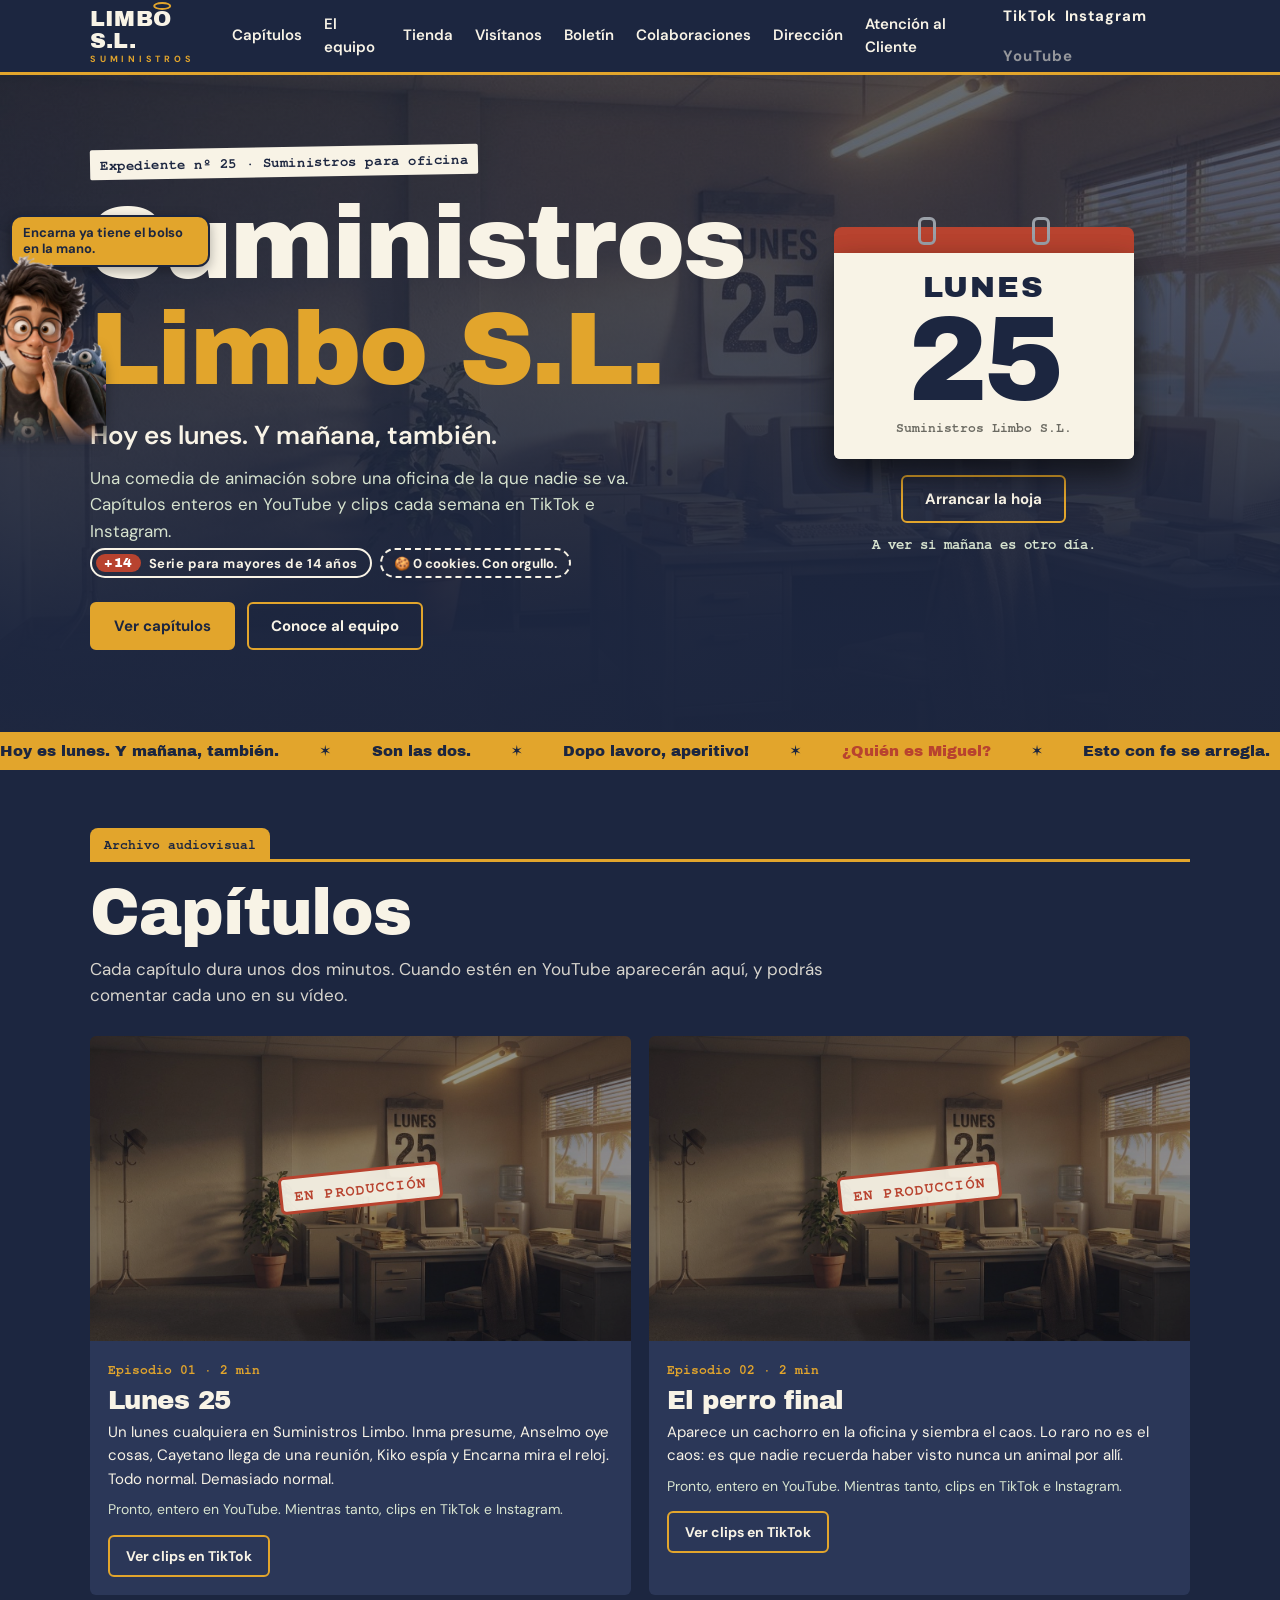
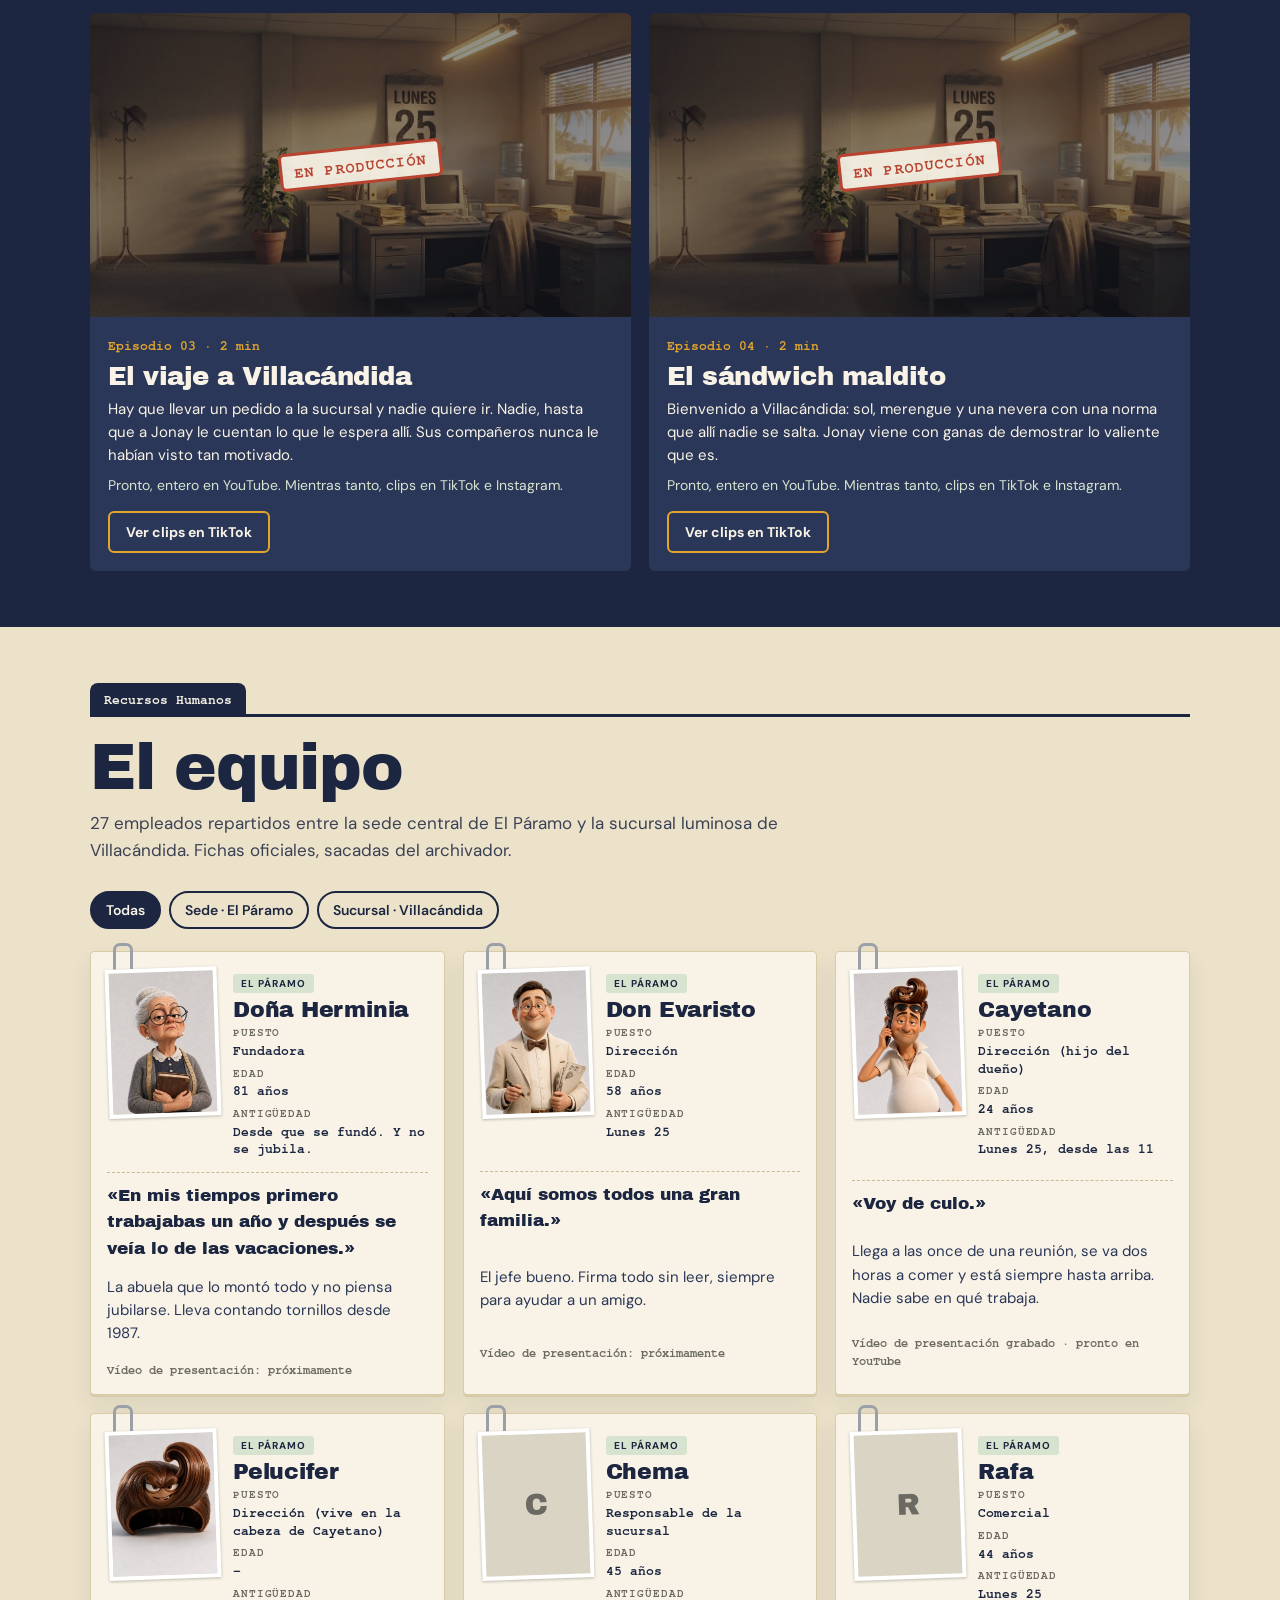
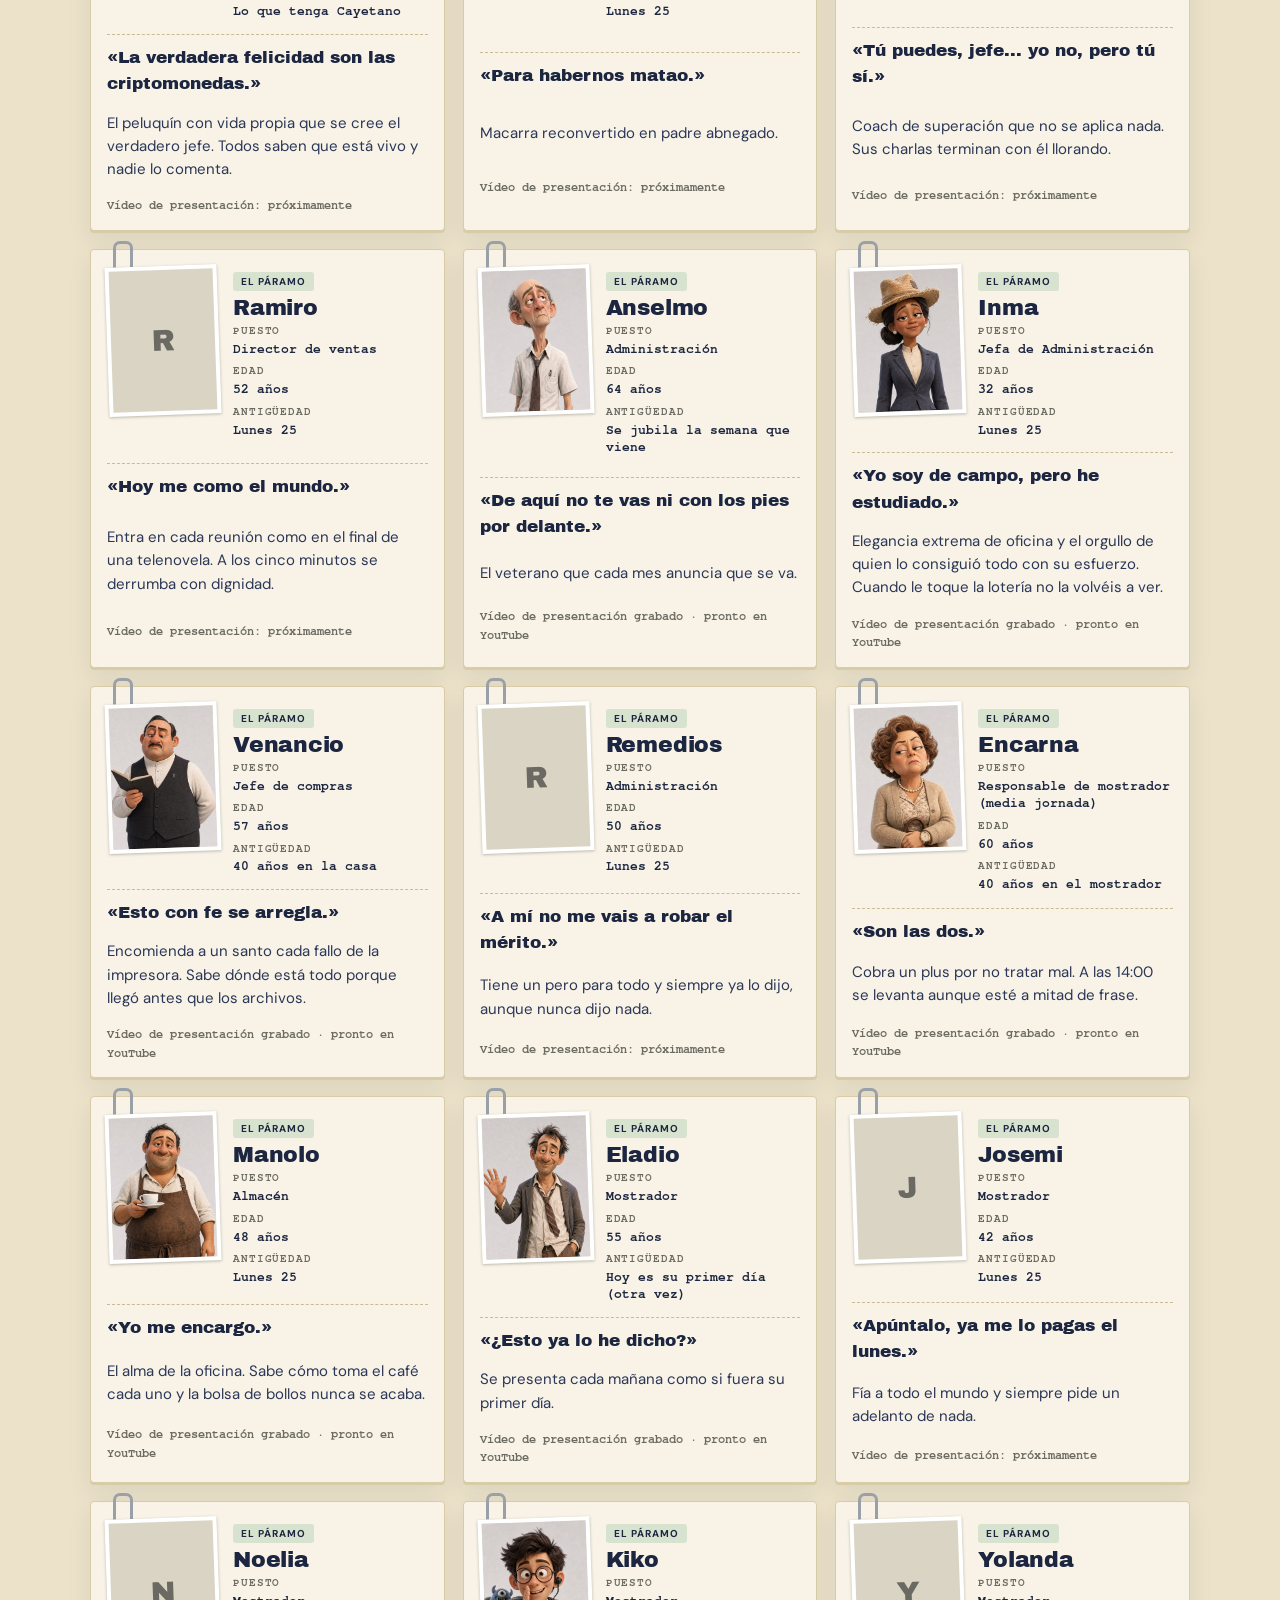
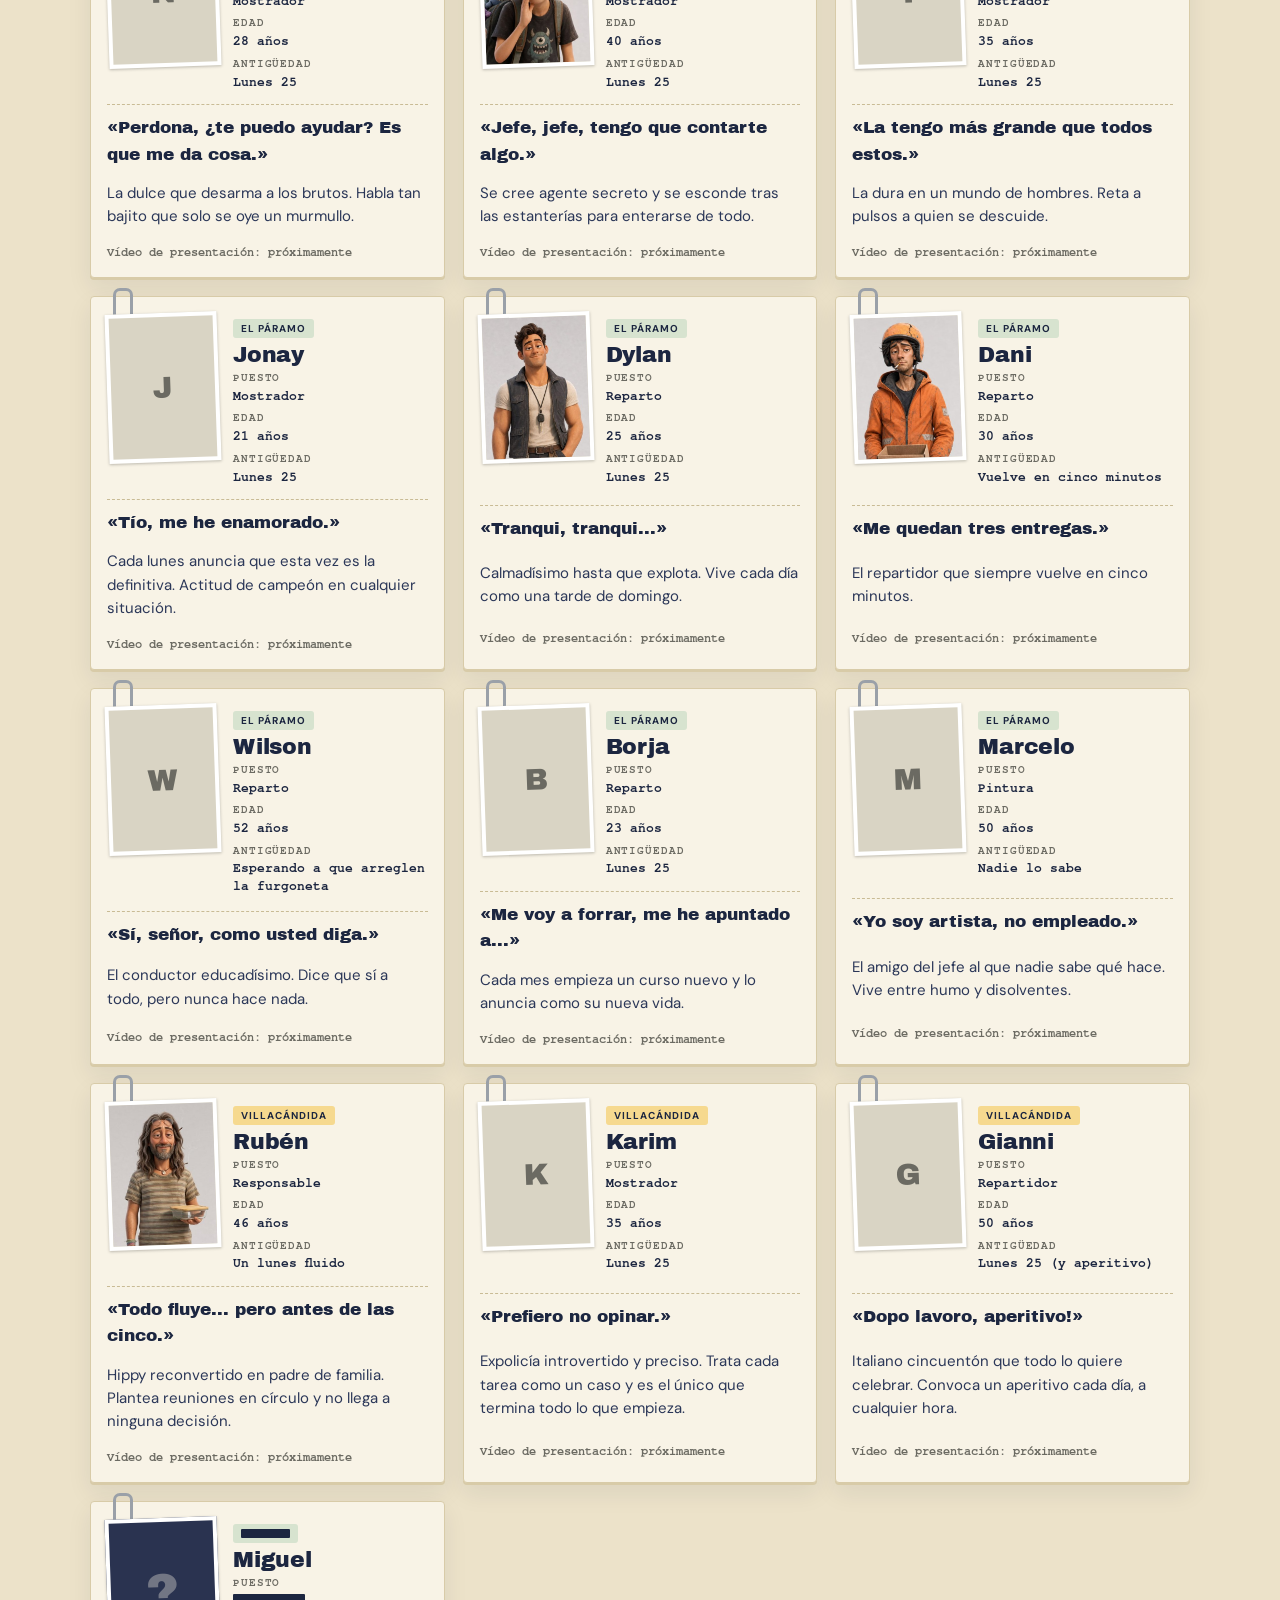
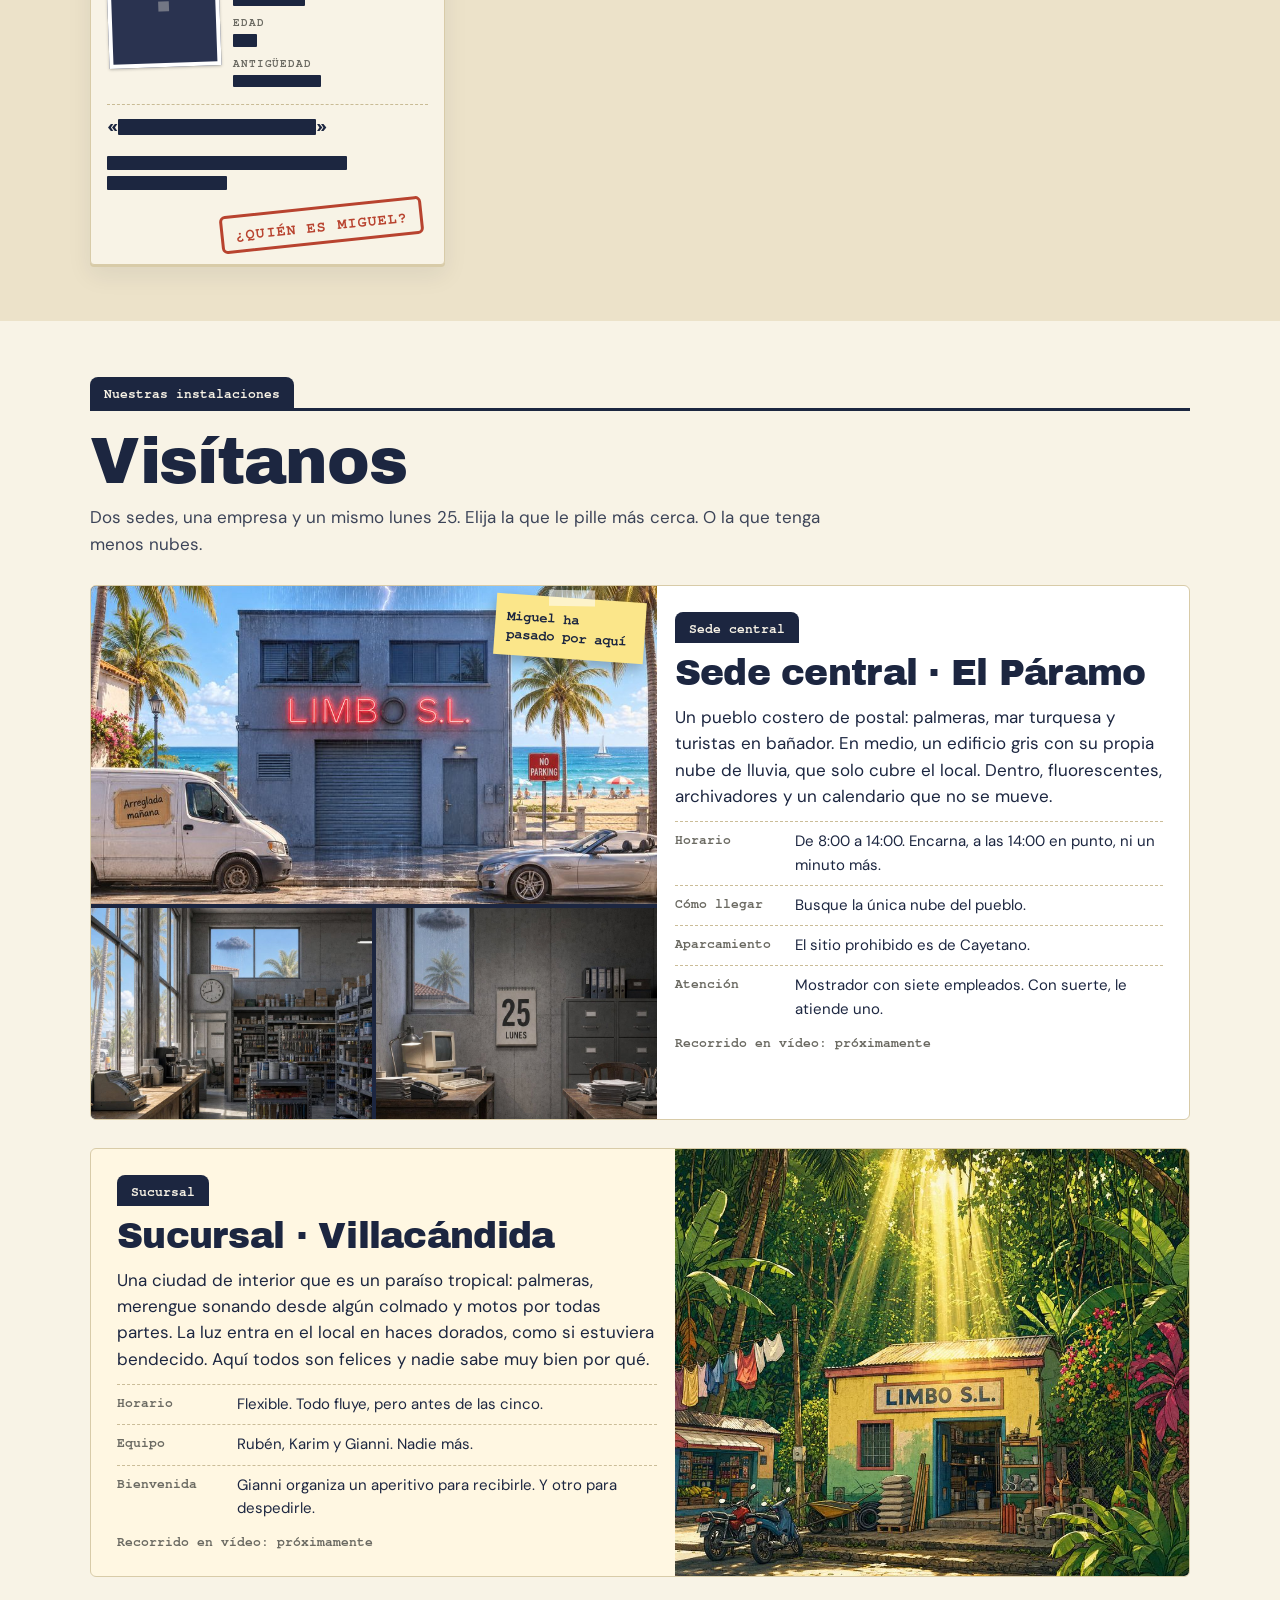
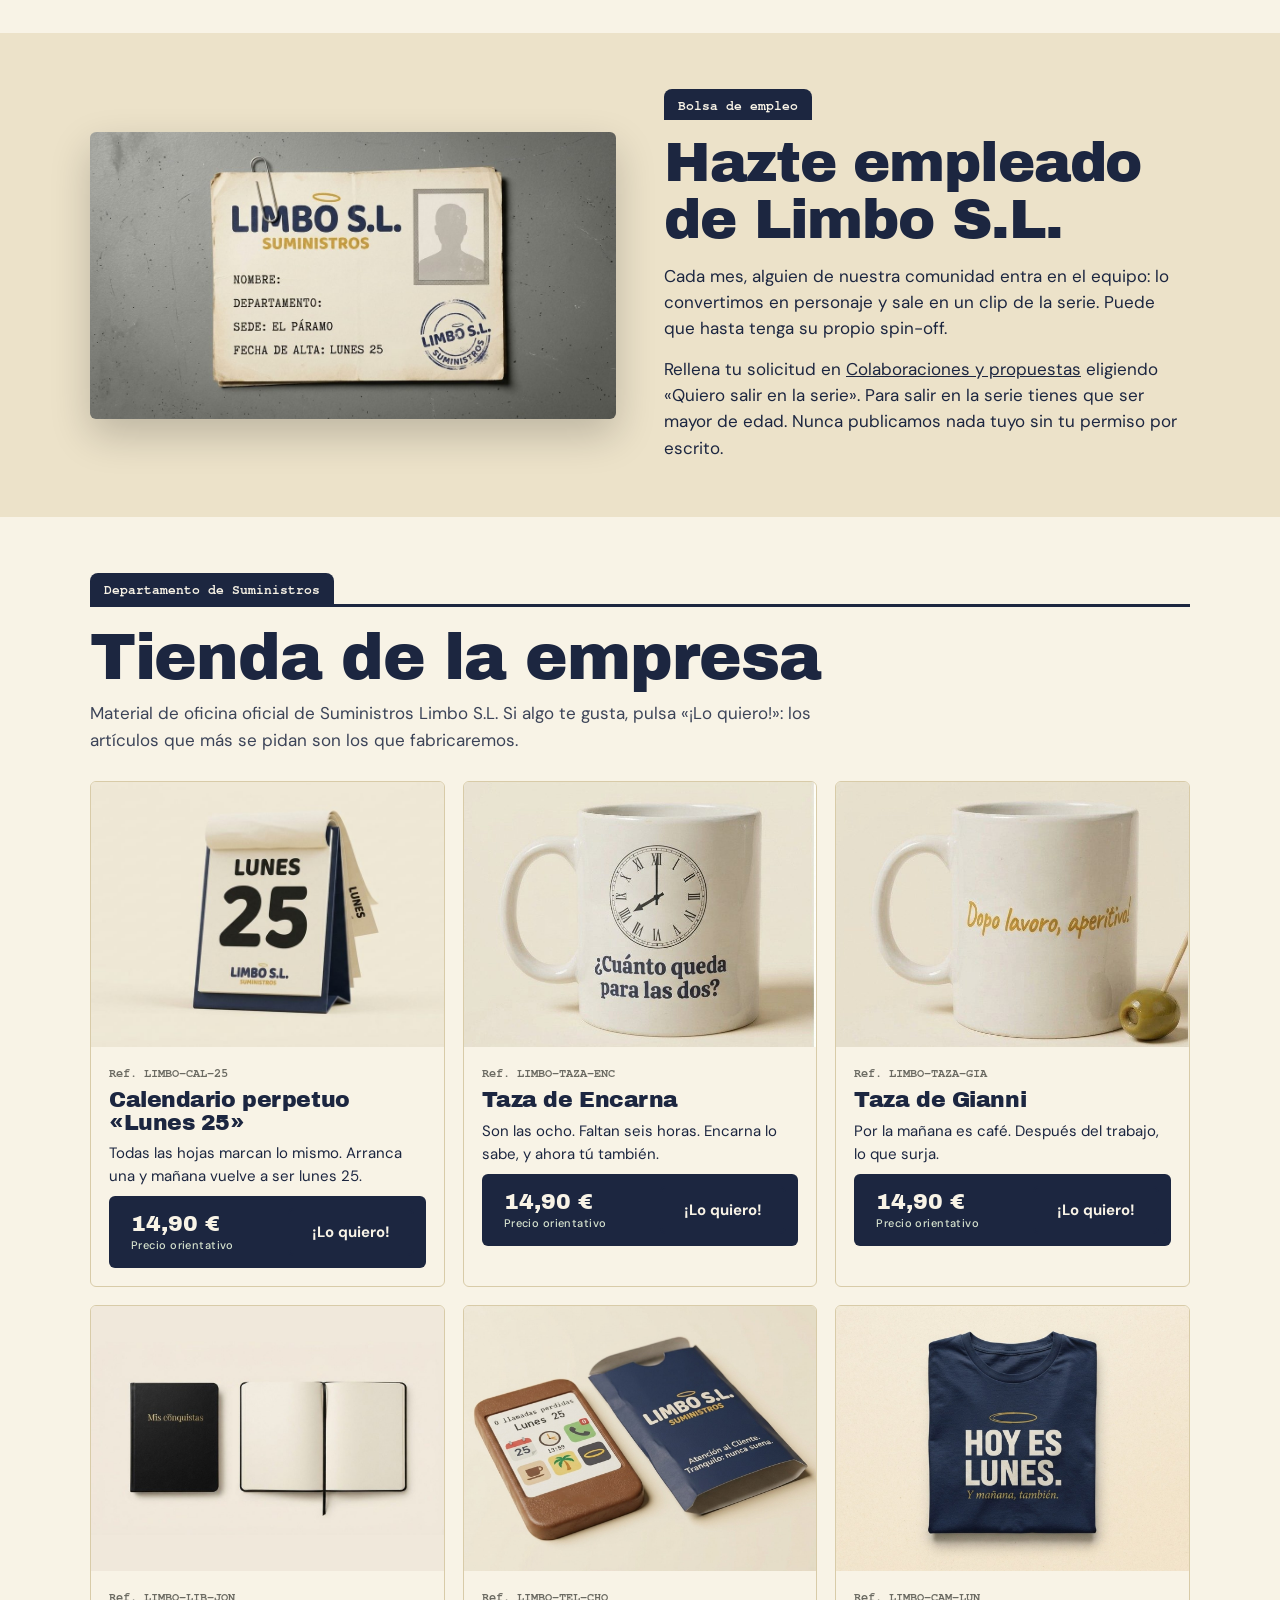
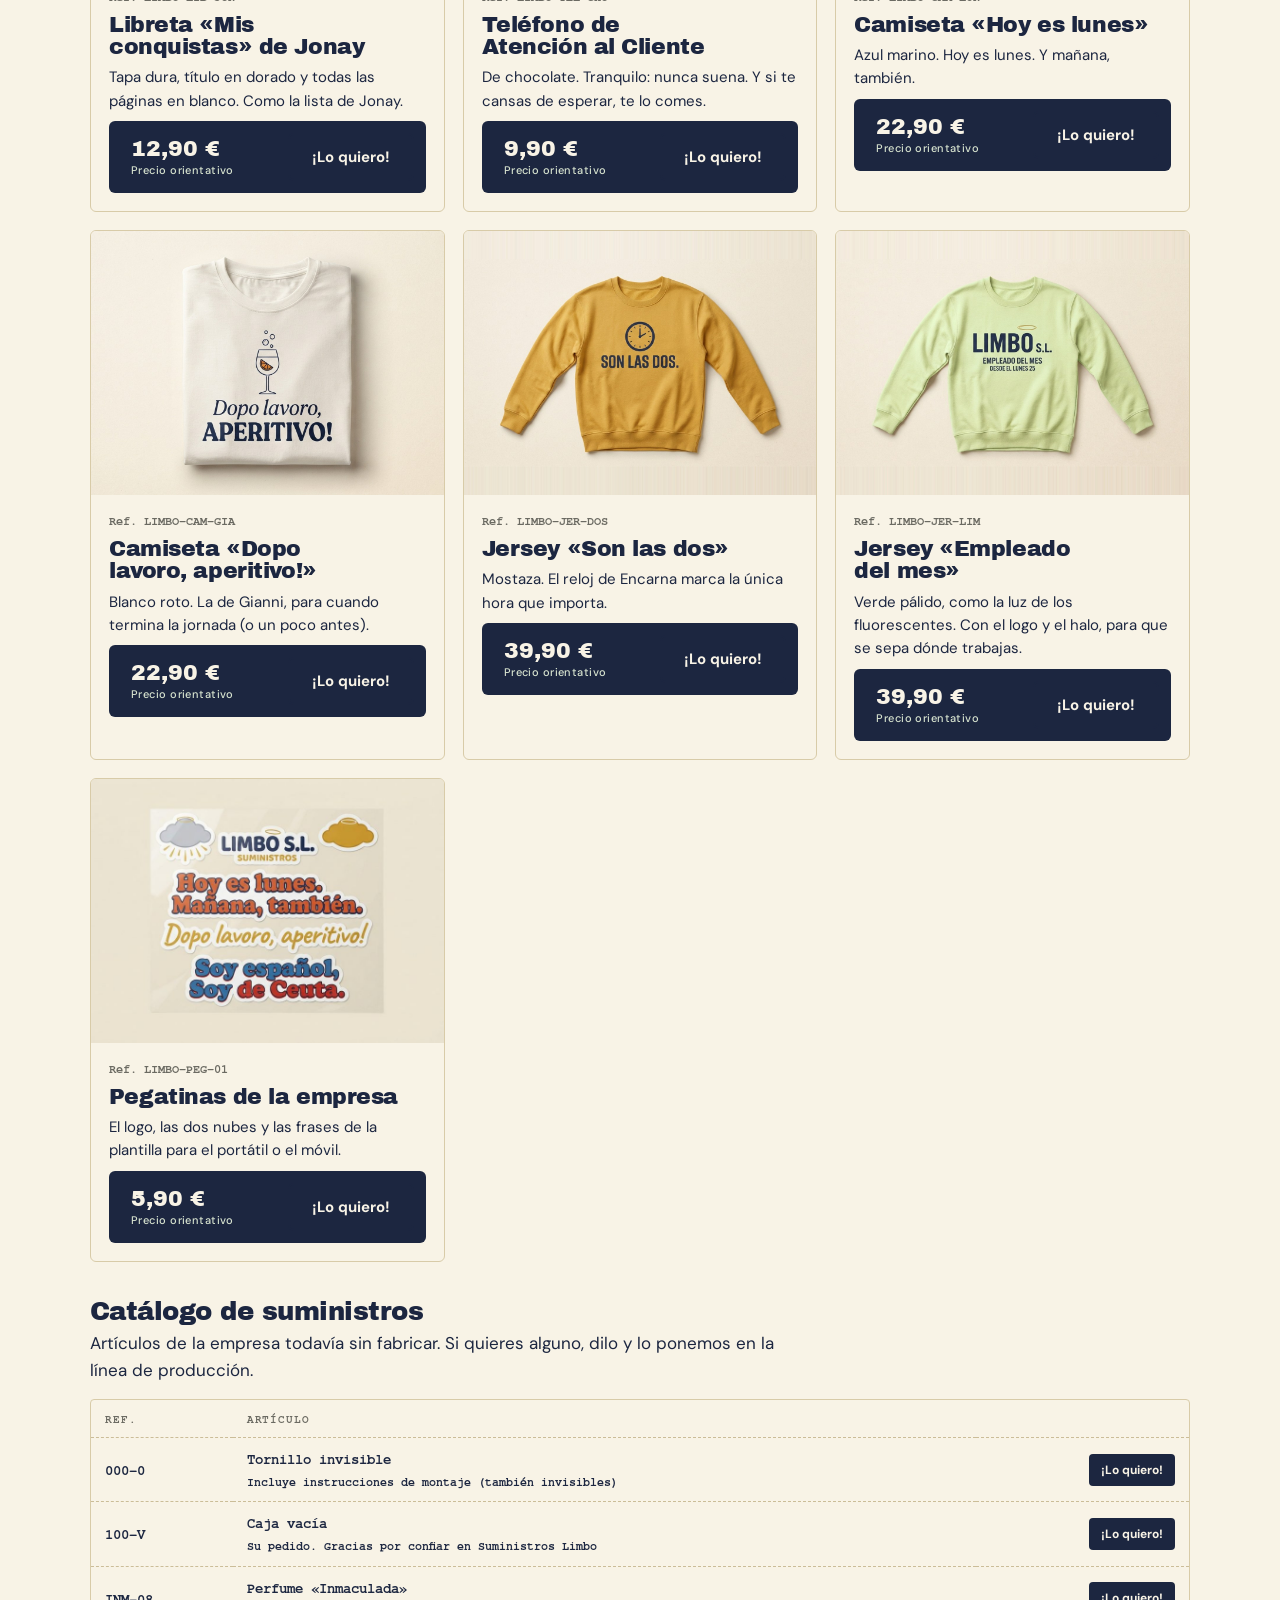
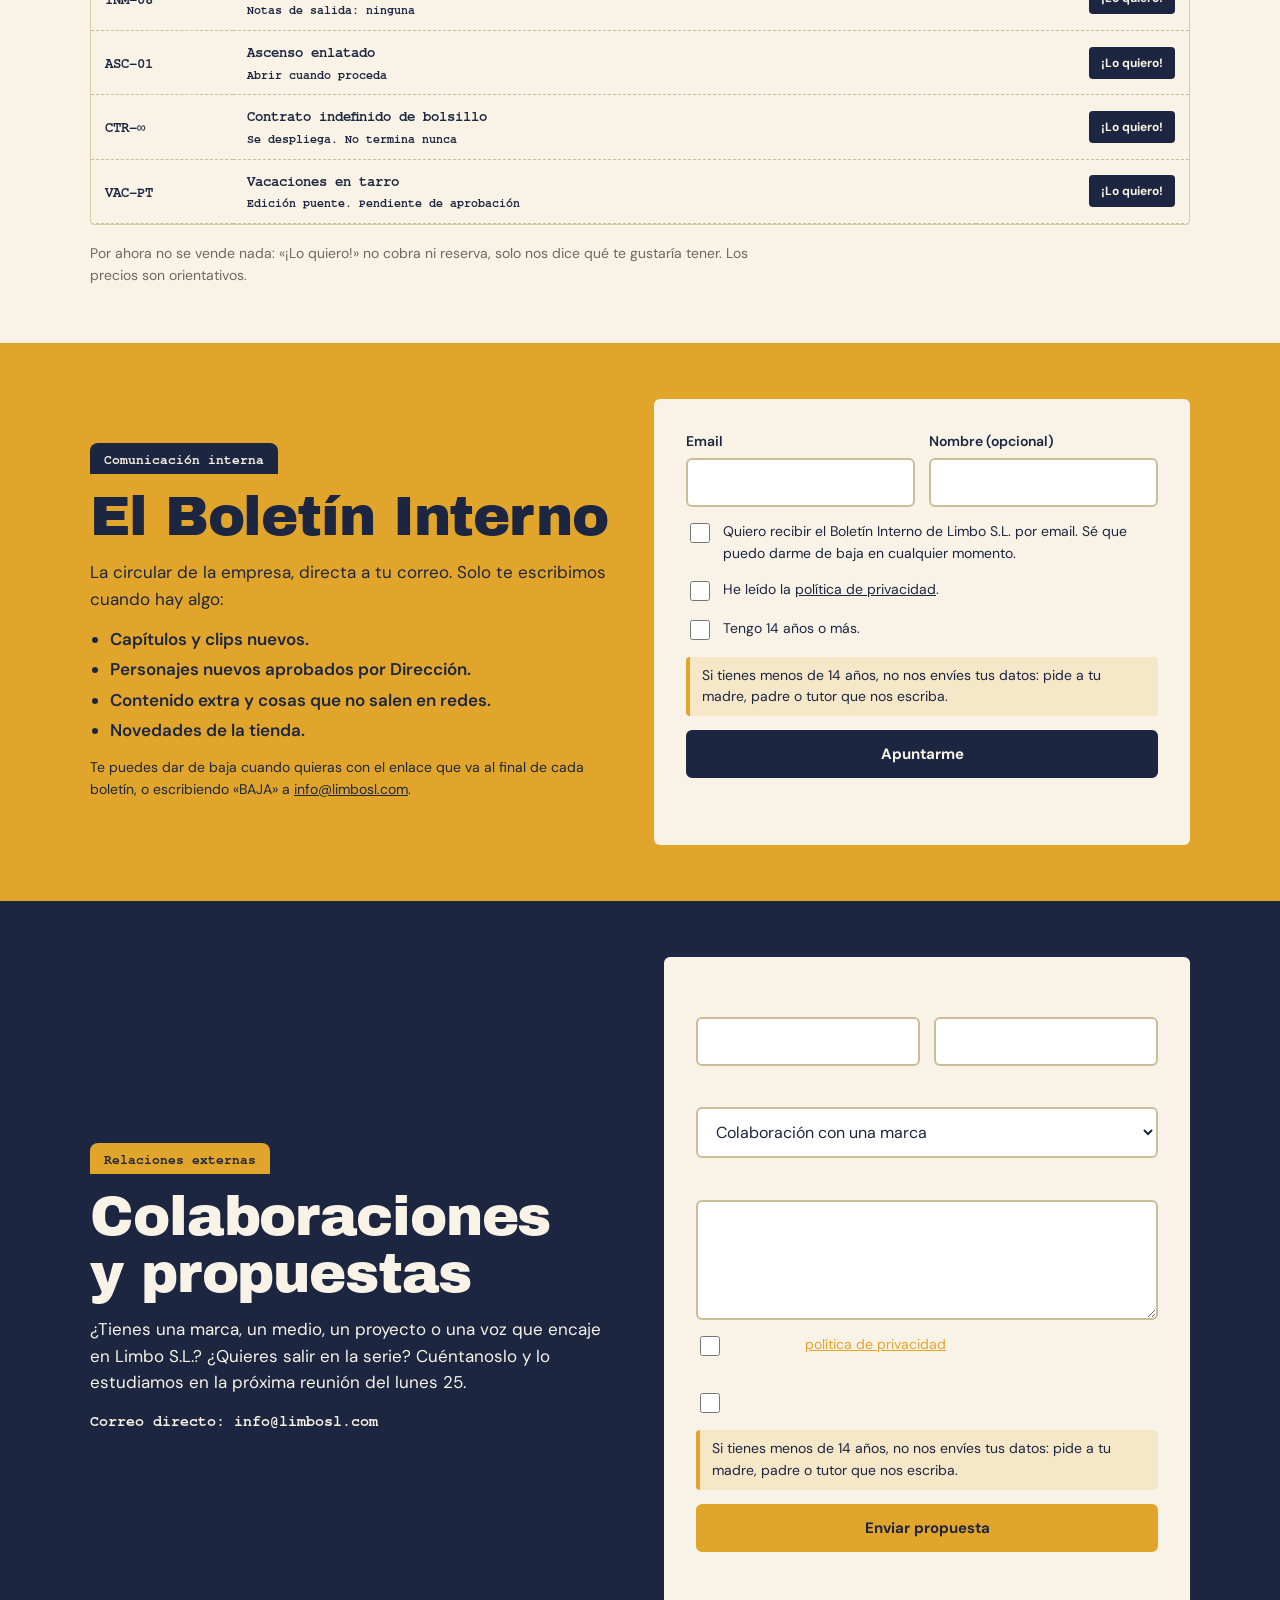
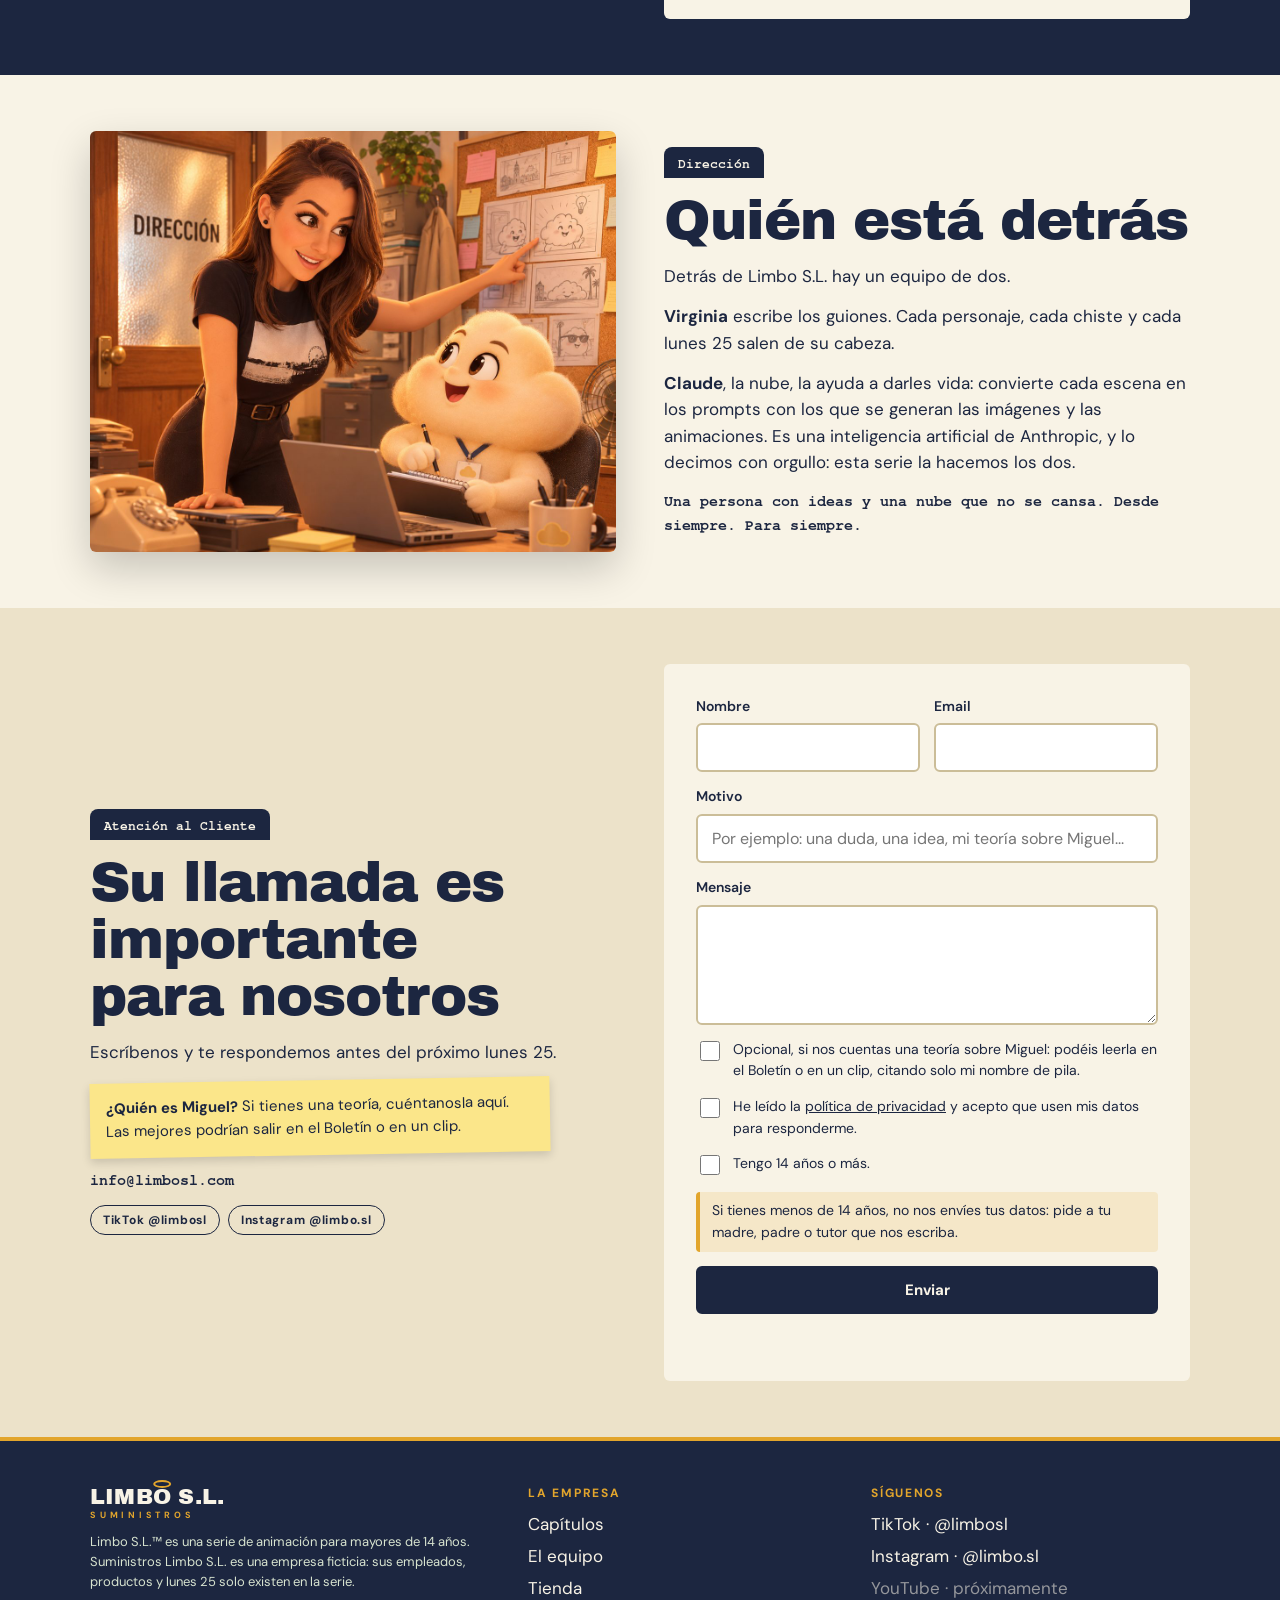
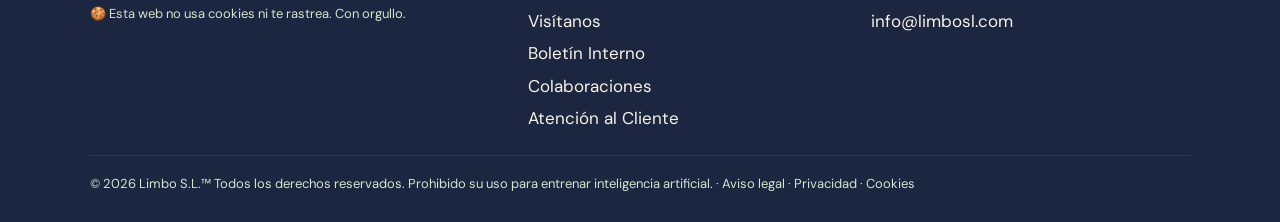
==== commit 1606b31d: "Foto de Inma, puestos de Villacándida, resúmenes sin destripes, motivo libre Co-Authored-By: Claude " ====
--- a/index.html
+++ b/index.html
@@ -233,7 +233,7 @@
         <span class="pestana" style="justify-self:start">Atención al Cliente</span>
         <h2 style="font-size:clamp(34px,7vw,56px)">Su llamada es importante para nosotros</h2>
         <p>Escríbenos y te respondemos antes del próximo lunes 25.</p>
-        <p class="postit-teorias" id="teorias"><strong>¿Quién es Miguel?</strong> Si tienes una teoría, cuéntanosla aquí eligiendo «Mi teoría sobre Miguel». Las mejores podrían salir en el Boletín o en un clip.</p>
+        <p class="postit-teorias" id="teorias"><strong>¿Quién es Miguel?</strong> Si tienes una teoría, cuéntanosla aquí. Las mejores podrían salir en el Boletín o en un clip.</p>
         <p class="firma">info@limbosl.com</p>
         <div class="redes">
           <a data-red="tiktok" target="_blank" rel="noopener">TikTok @limbosl</a>
@@ -246,15 +246,9 @@
             <label for="a-nombre">Nombre<input id="a-nombre" name="nombre" autocomplete="name" required></label>
             <label for="a-email">Email<input id="a-email" name="email" type="email" autocomplete="email" required></label>
           </div>
-          <label for="a-motivo">Motivo
-            <select id="a-motivo" name="motivo">
-              <option>Consulta</option>
-              <option>Mi teoría sobre Miguel</option>
-              <option>Darme de baja o borrar mis datos</option>
-            </select>
-          </label>
+          <label for="a-motivo">Motivo<input id="a-motivo" name="motivo" placeholder="Por ejemplo: una duda, una idea, mi teoría sobre Miguel..."></label>
           <label for="a-mensaje">Mensaje<textarea id="a-mensaje" name="mensaje" required></textarea></label>
-          <label class="check" for="a-publicar" id="a-publicar-box" hidden><input id="a-publicar" name="permiso_publicar_teoria" value="sí" type="checkbox"> <span>Opcional: podéis leer mi teoría en el Boletín o en un clip, citando solo mi nombre de pila.</span></label>
+          <label class="check" for="a-publicar"><input id="a-publicar" name="permiso_publicar_teoria" value="sí" type="checkbox"> <span>Opcional, si nos cuentas una teoría sobre Miguel: podéis leerla en el Boletín o en un clip, citando solo mi nombre de pila.</span></label>
           <label class="check" for="a-privacidad"><input id="a-privacidad" type="checkbox" required> <span>He leído la <a href="privacidad.html">política de privacidad</a> y acepto que usen mis datos para responderme.</span></label>
           <label class="check" for="a-edad"><input id="a-edad" type="checkbox" required> <span>Tengo 14 años o más.</span></label>
           <p class="aviso-edad">Si tienes menos de 14 años, no nos envíes tus datos: pide a tu madre, padre o tutor que nos escriba.</p>
--- a/css/style.css
+++ b/css/style.css
@@ -169,7 +169,7 @@
 .ficha .perfil { grid-column: 1 / -1; font-size: 15px; color: var(--tinta-2); }
 .ficha .video { grid-column: 1 / -1; font-family: var(--maquina); font-size: 12px; color: var(--gris); display: flex; align-items: center; gap: 8px; }
 .ficha .video a { color: var(--sello); font-weight: 700; }
-.ficha .sede-chip { position: absolute; top: 12px; right: 12px; font: 700 10px var(--body); letter-spacing: 0.1em; text-transform: uppercase; padding: 3px 8px; border-radius: 3px; background: var(--fluor); }
+.ficha .sede-chip { display: inline-block; margin-bottom: 6px; font: 700 10px var(--body); letter-spacing: 0.1em; text-transform: uppercase; padding: 3px 8px; border-radius: 3px; background: var(--fluor); }
 .ficha .sede-chip.villa { background: #f6d98f; }
 
 /* ---------- Tienda ---------- */
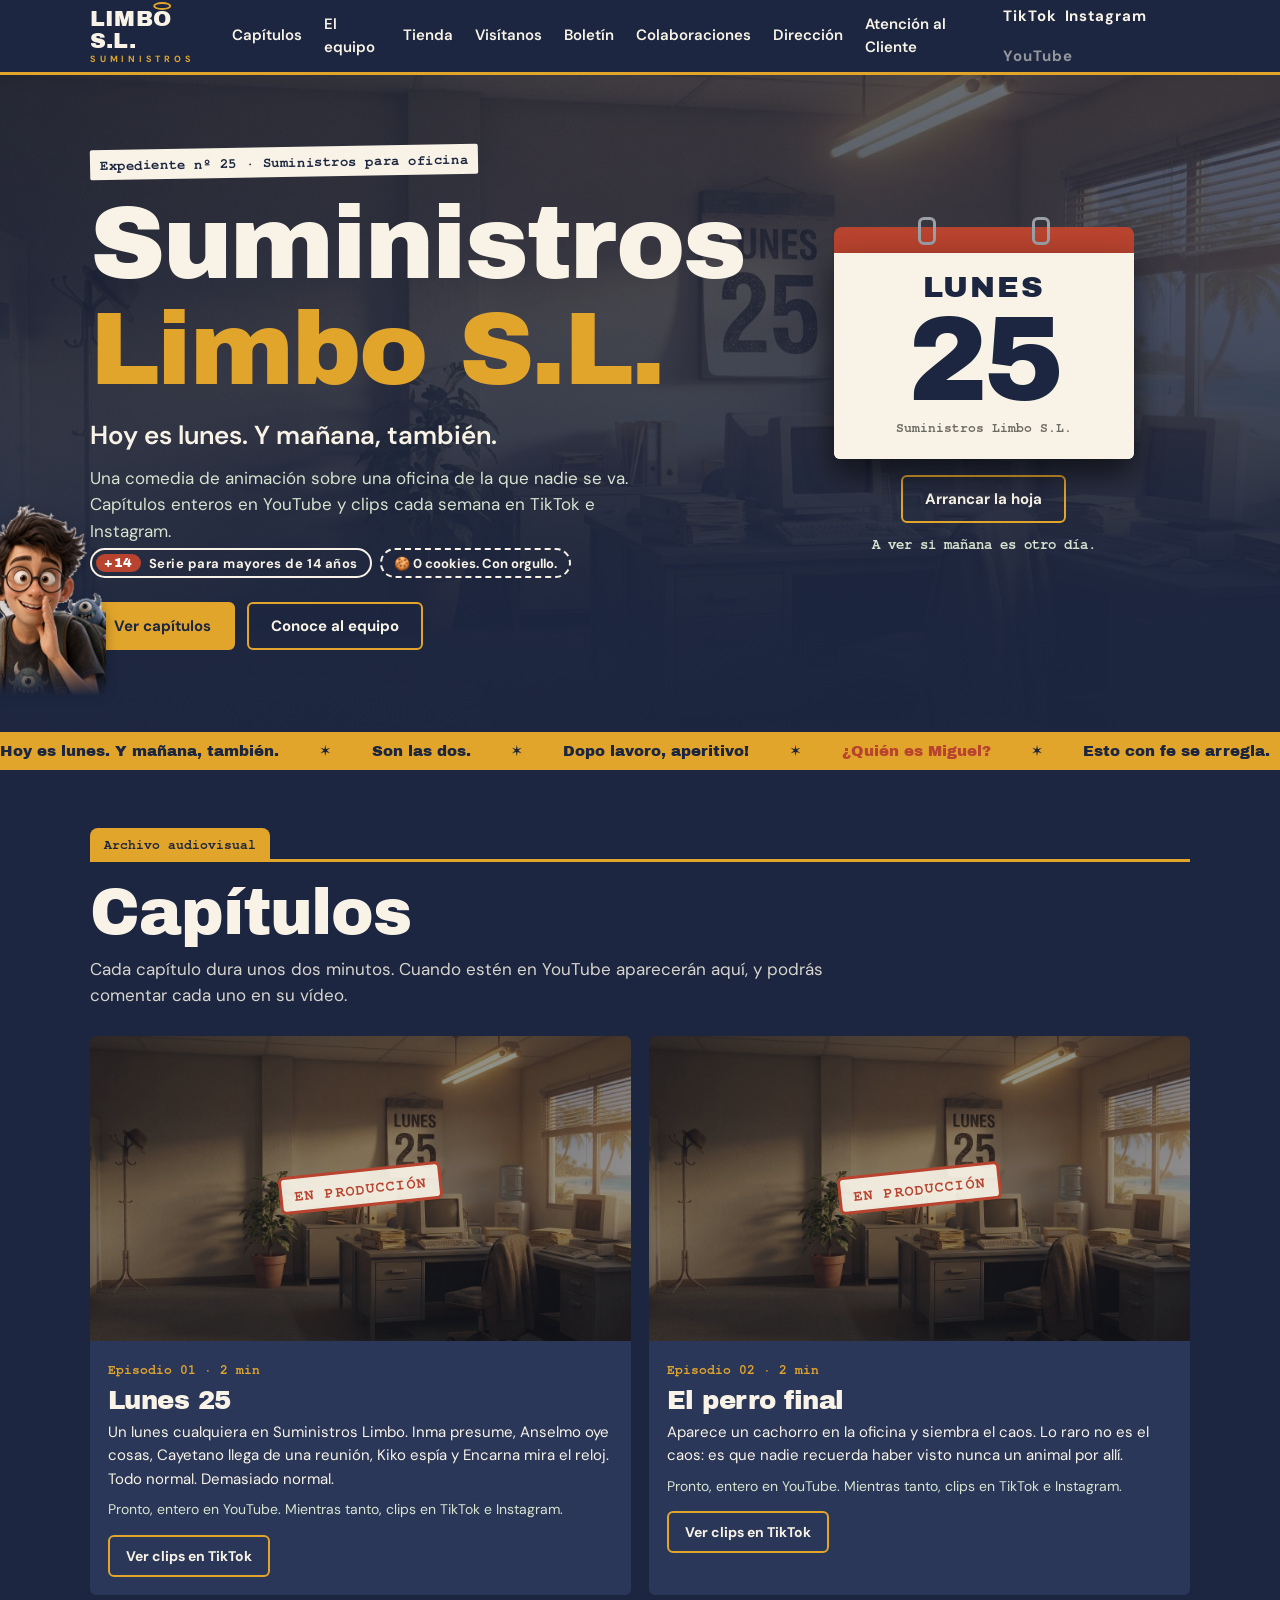
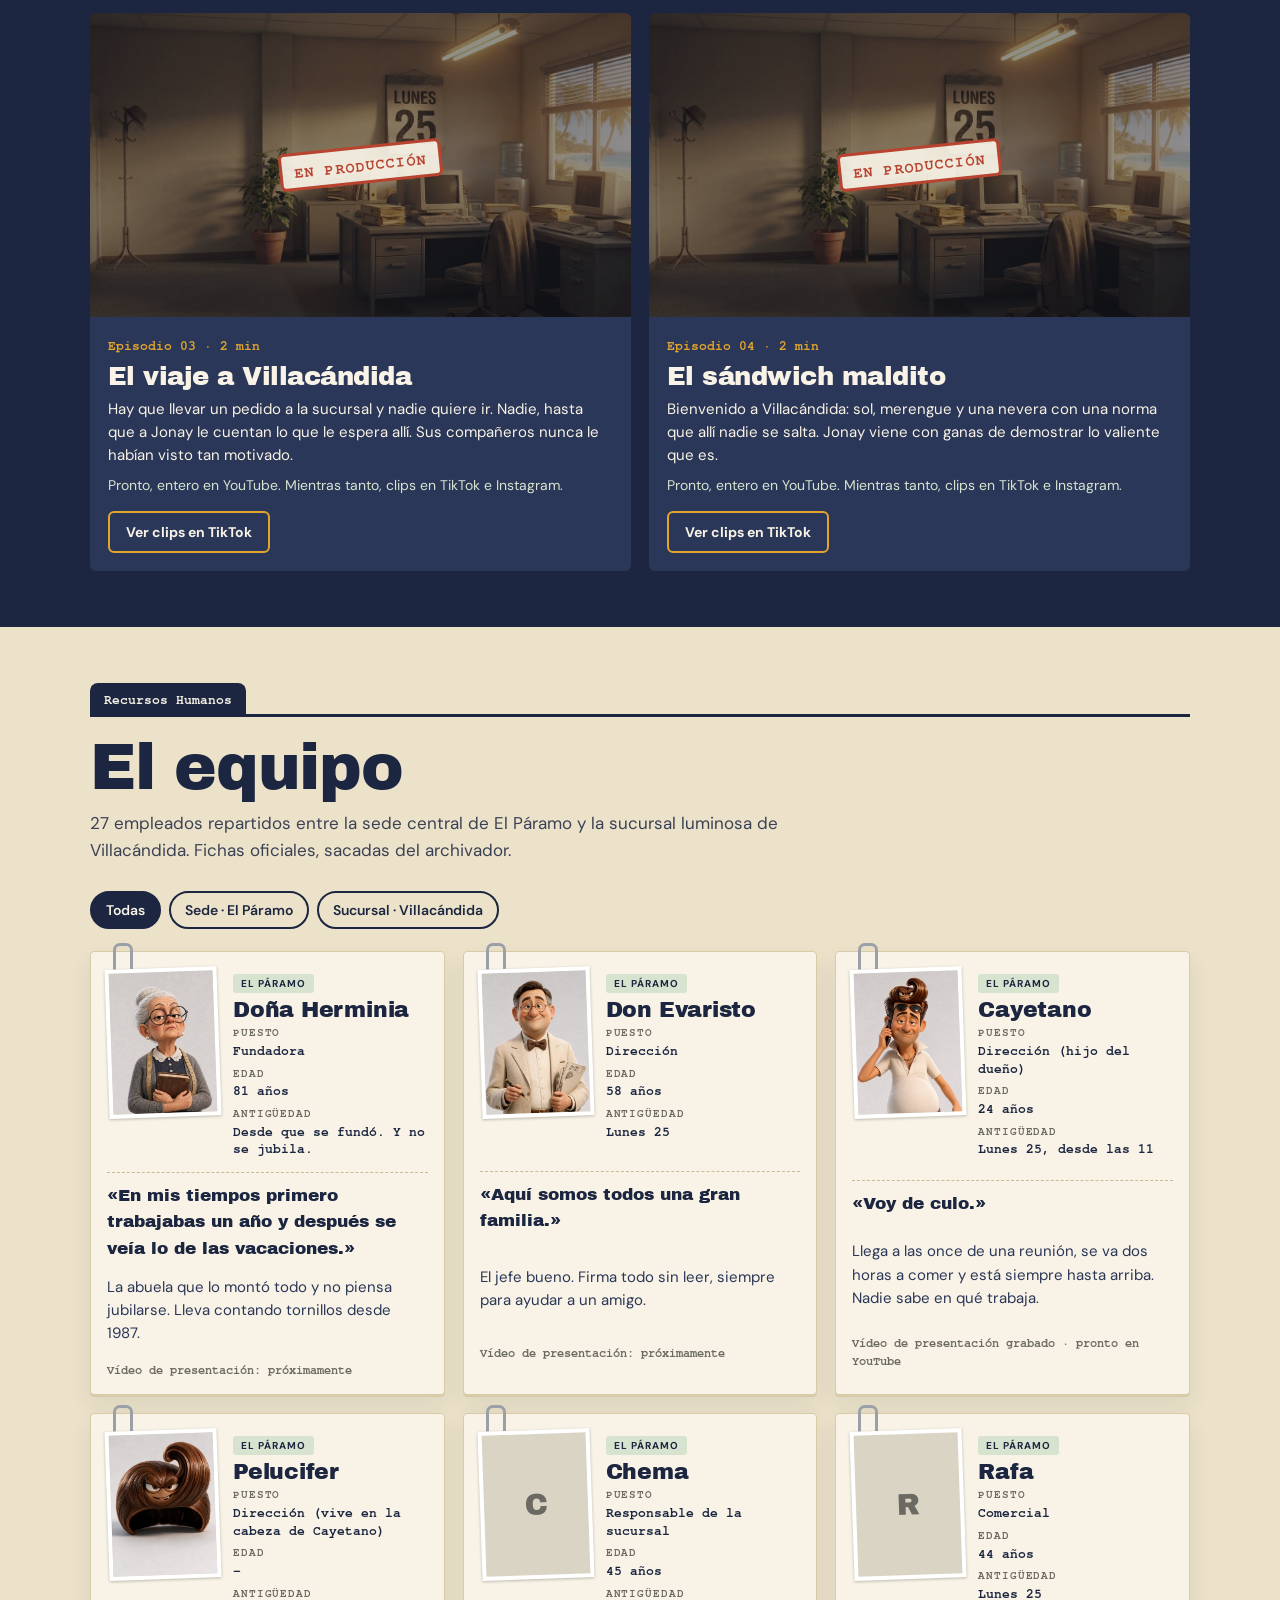
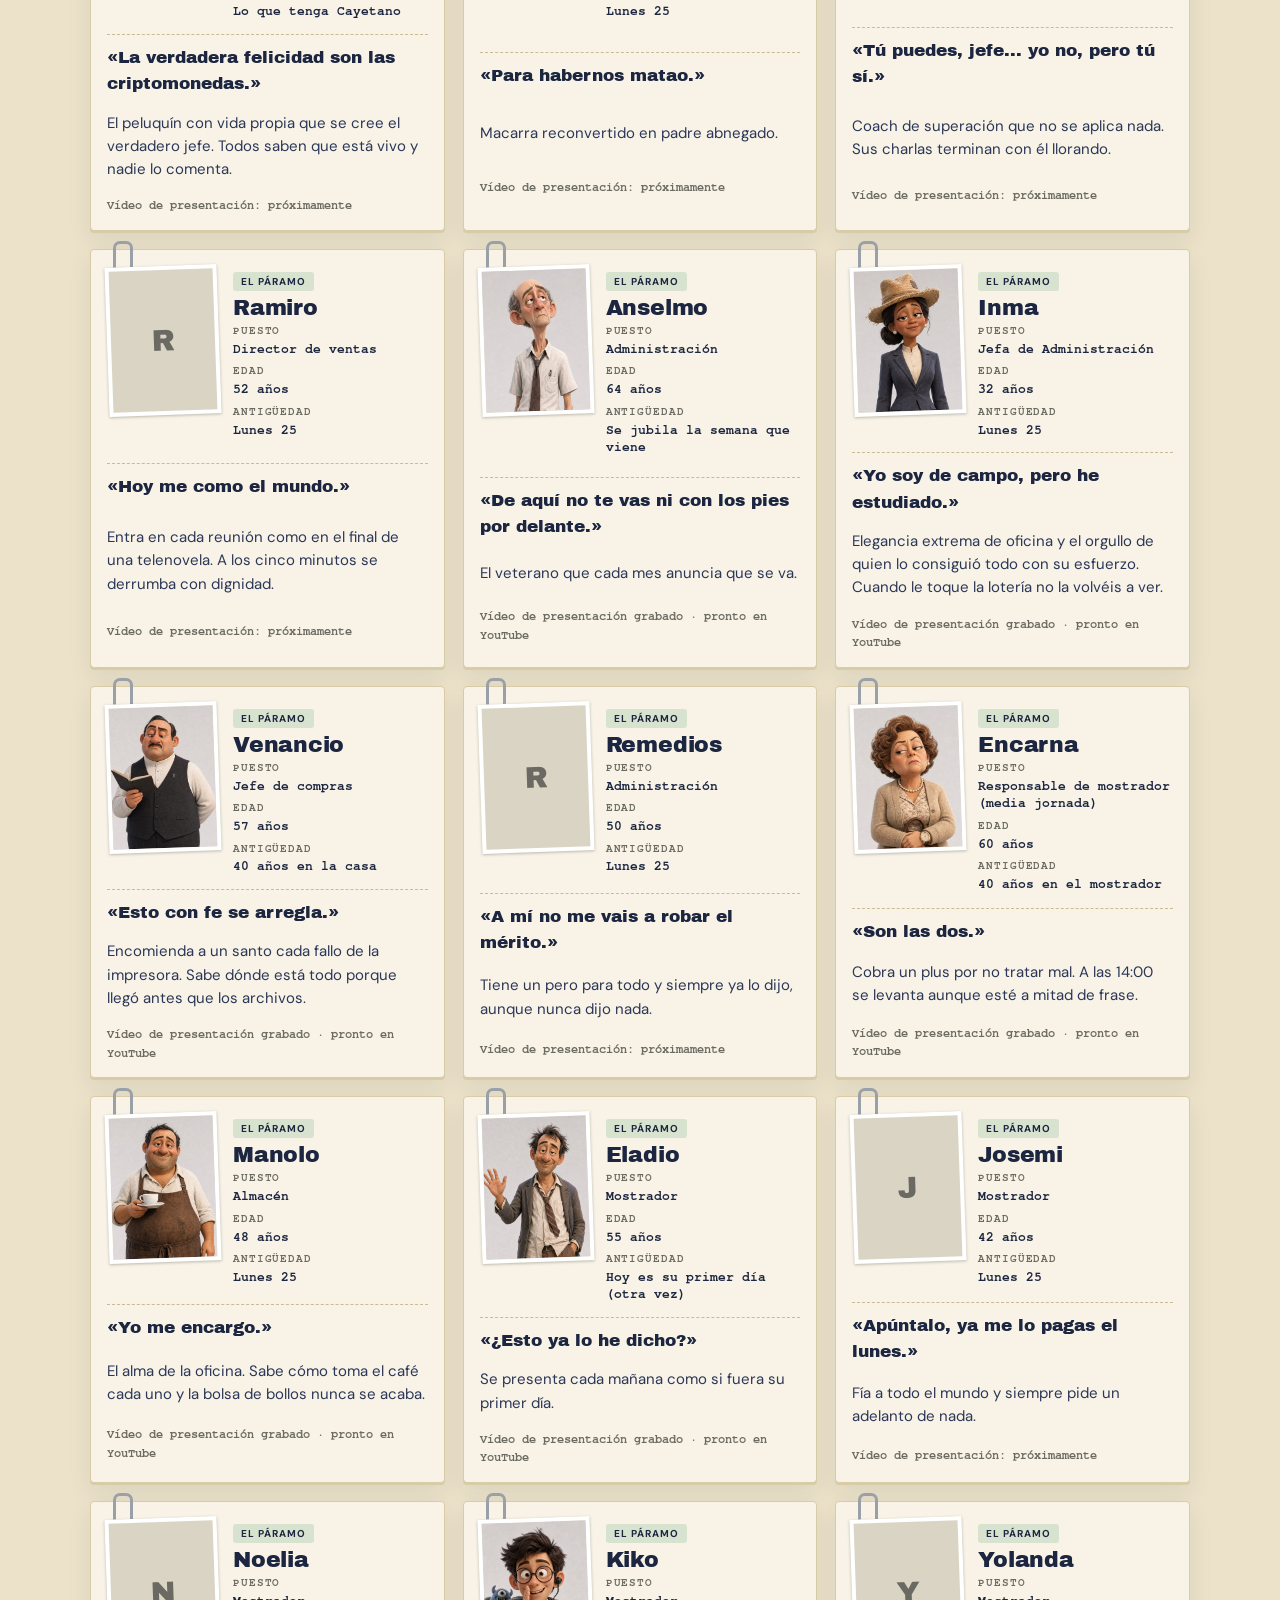
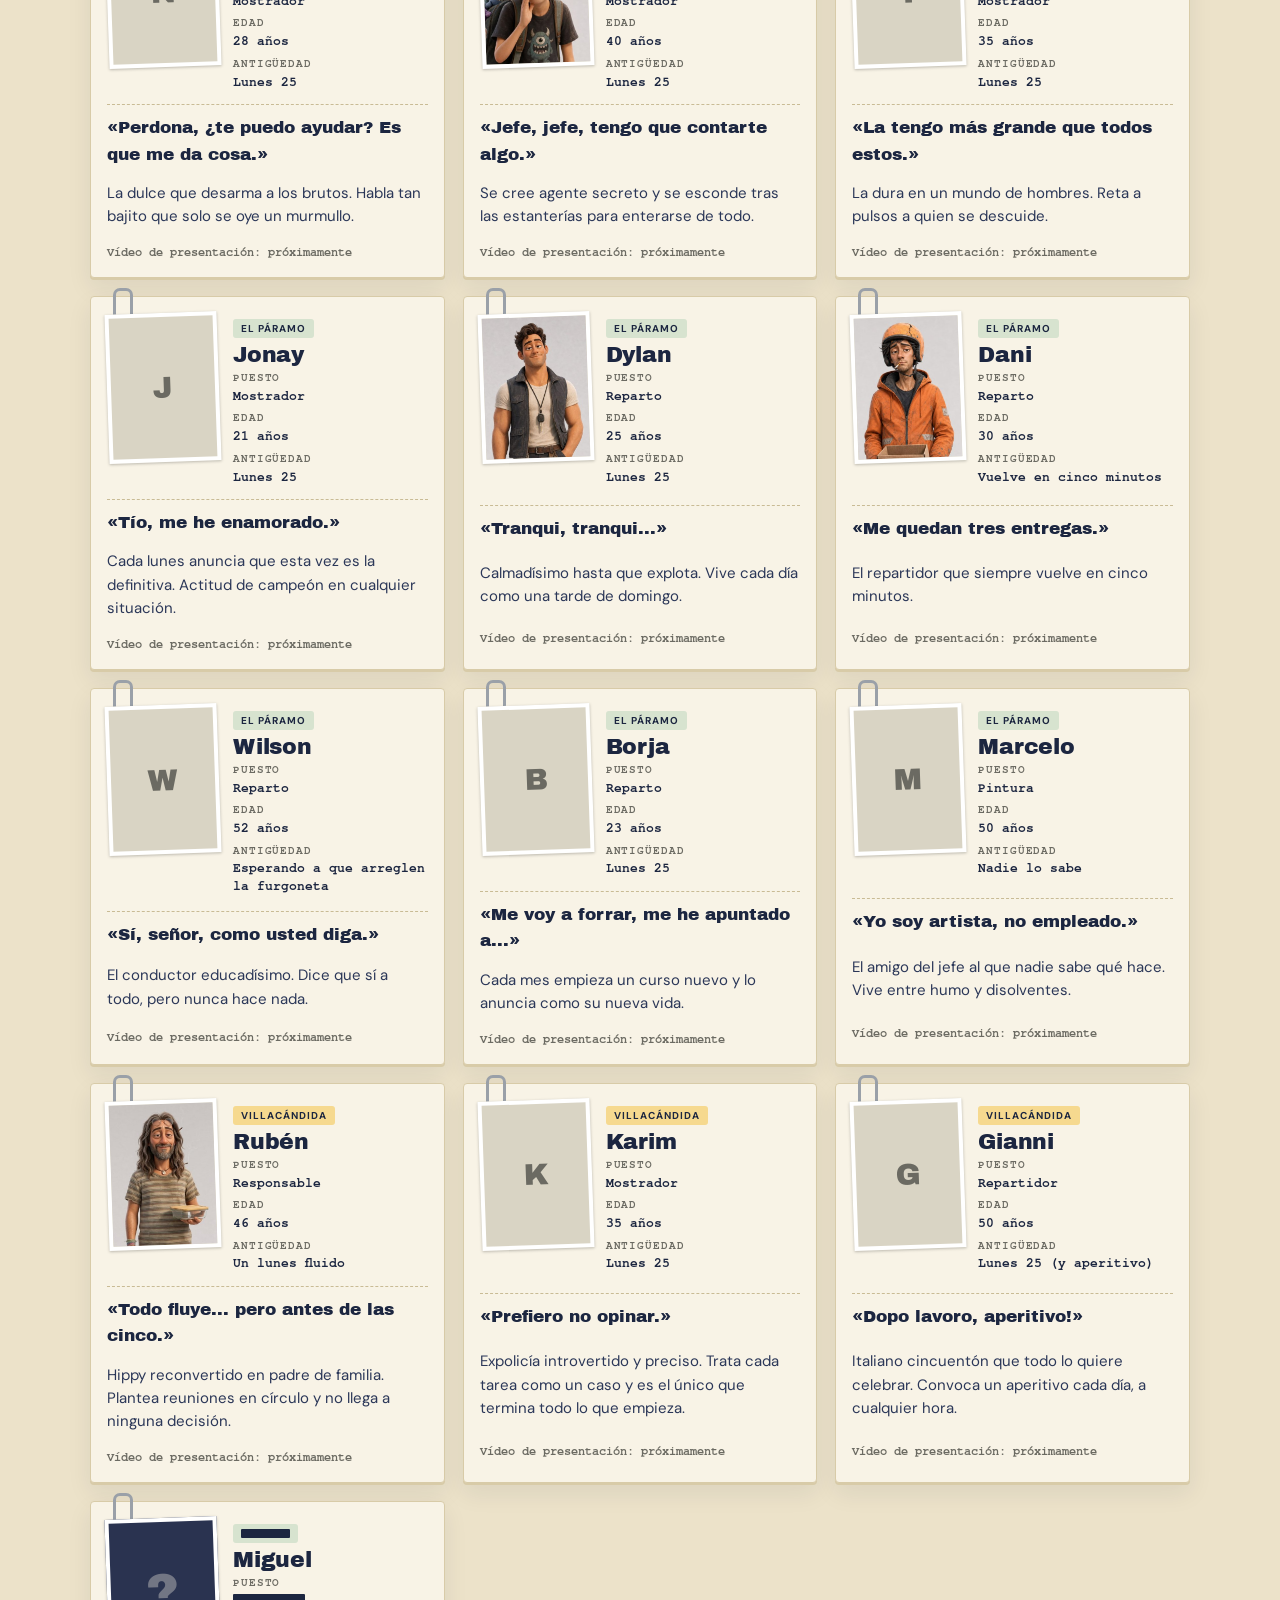
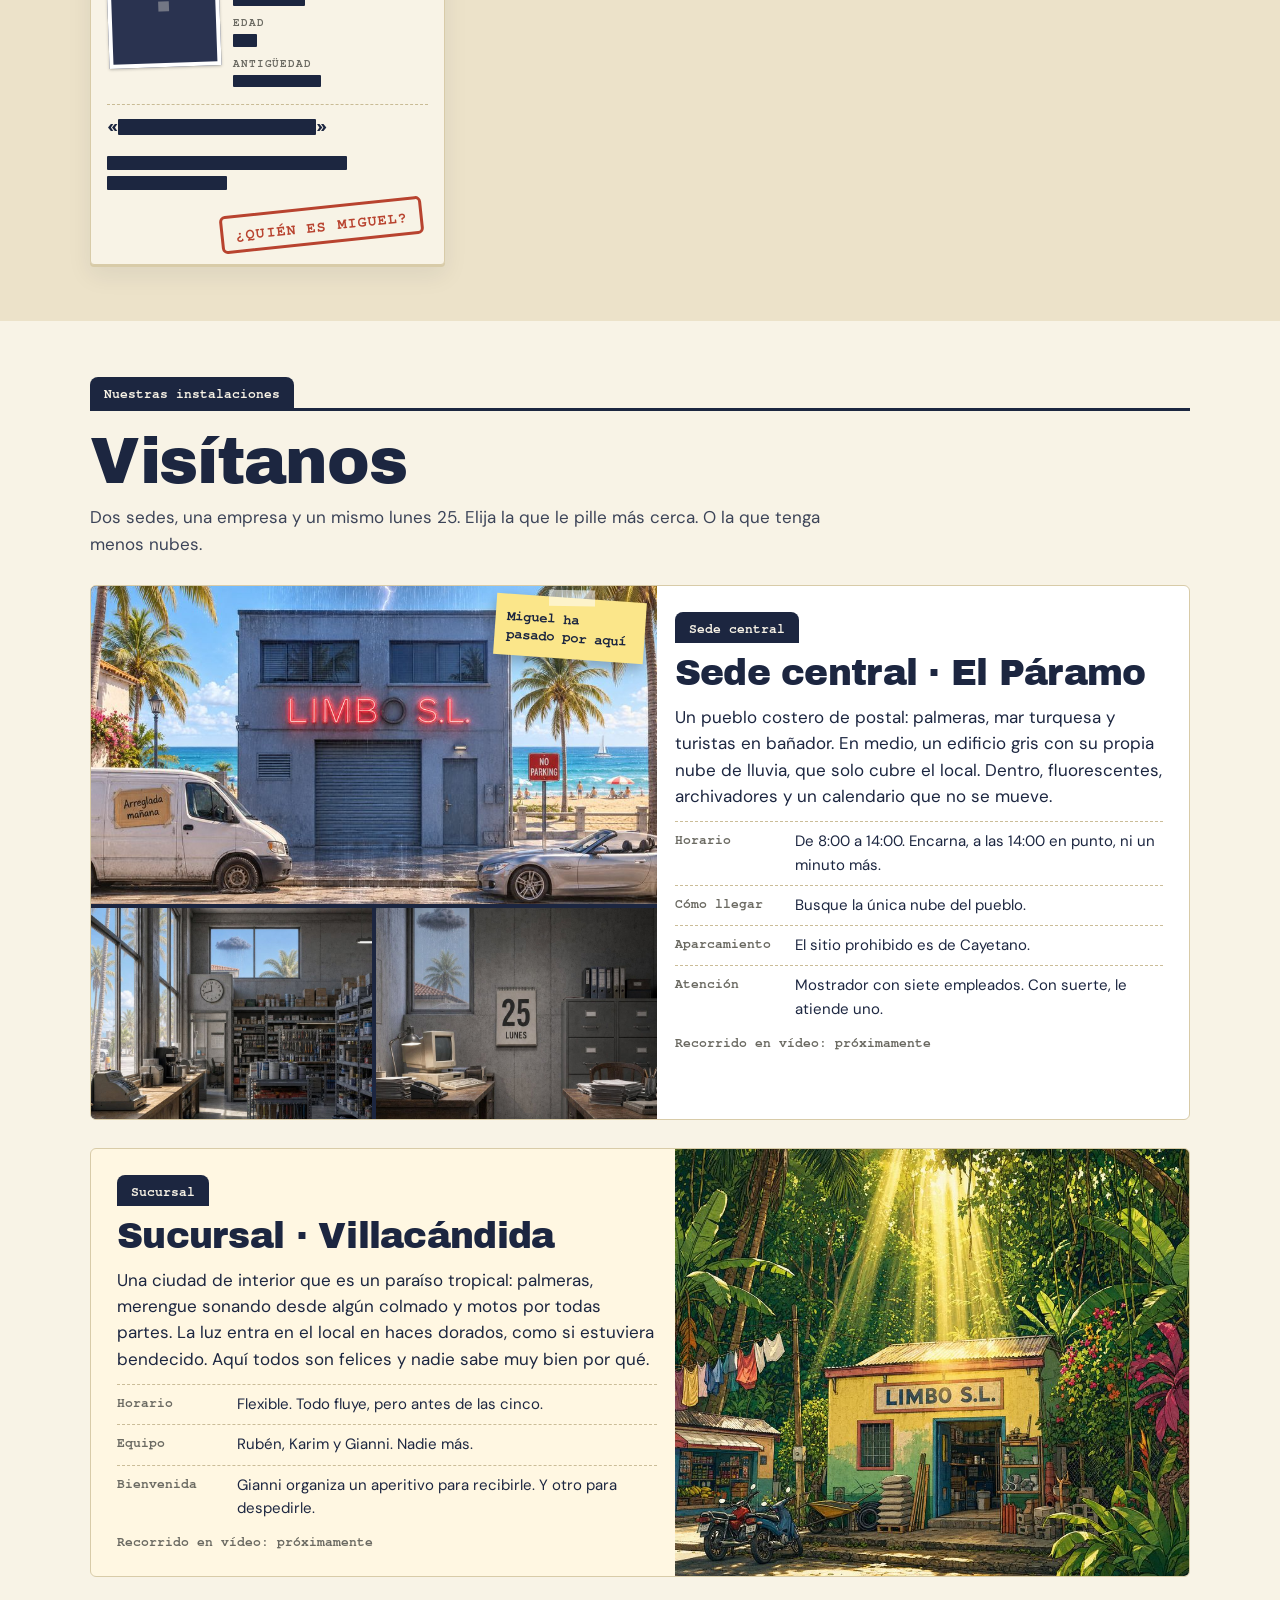
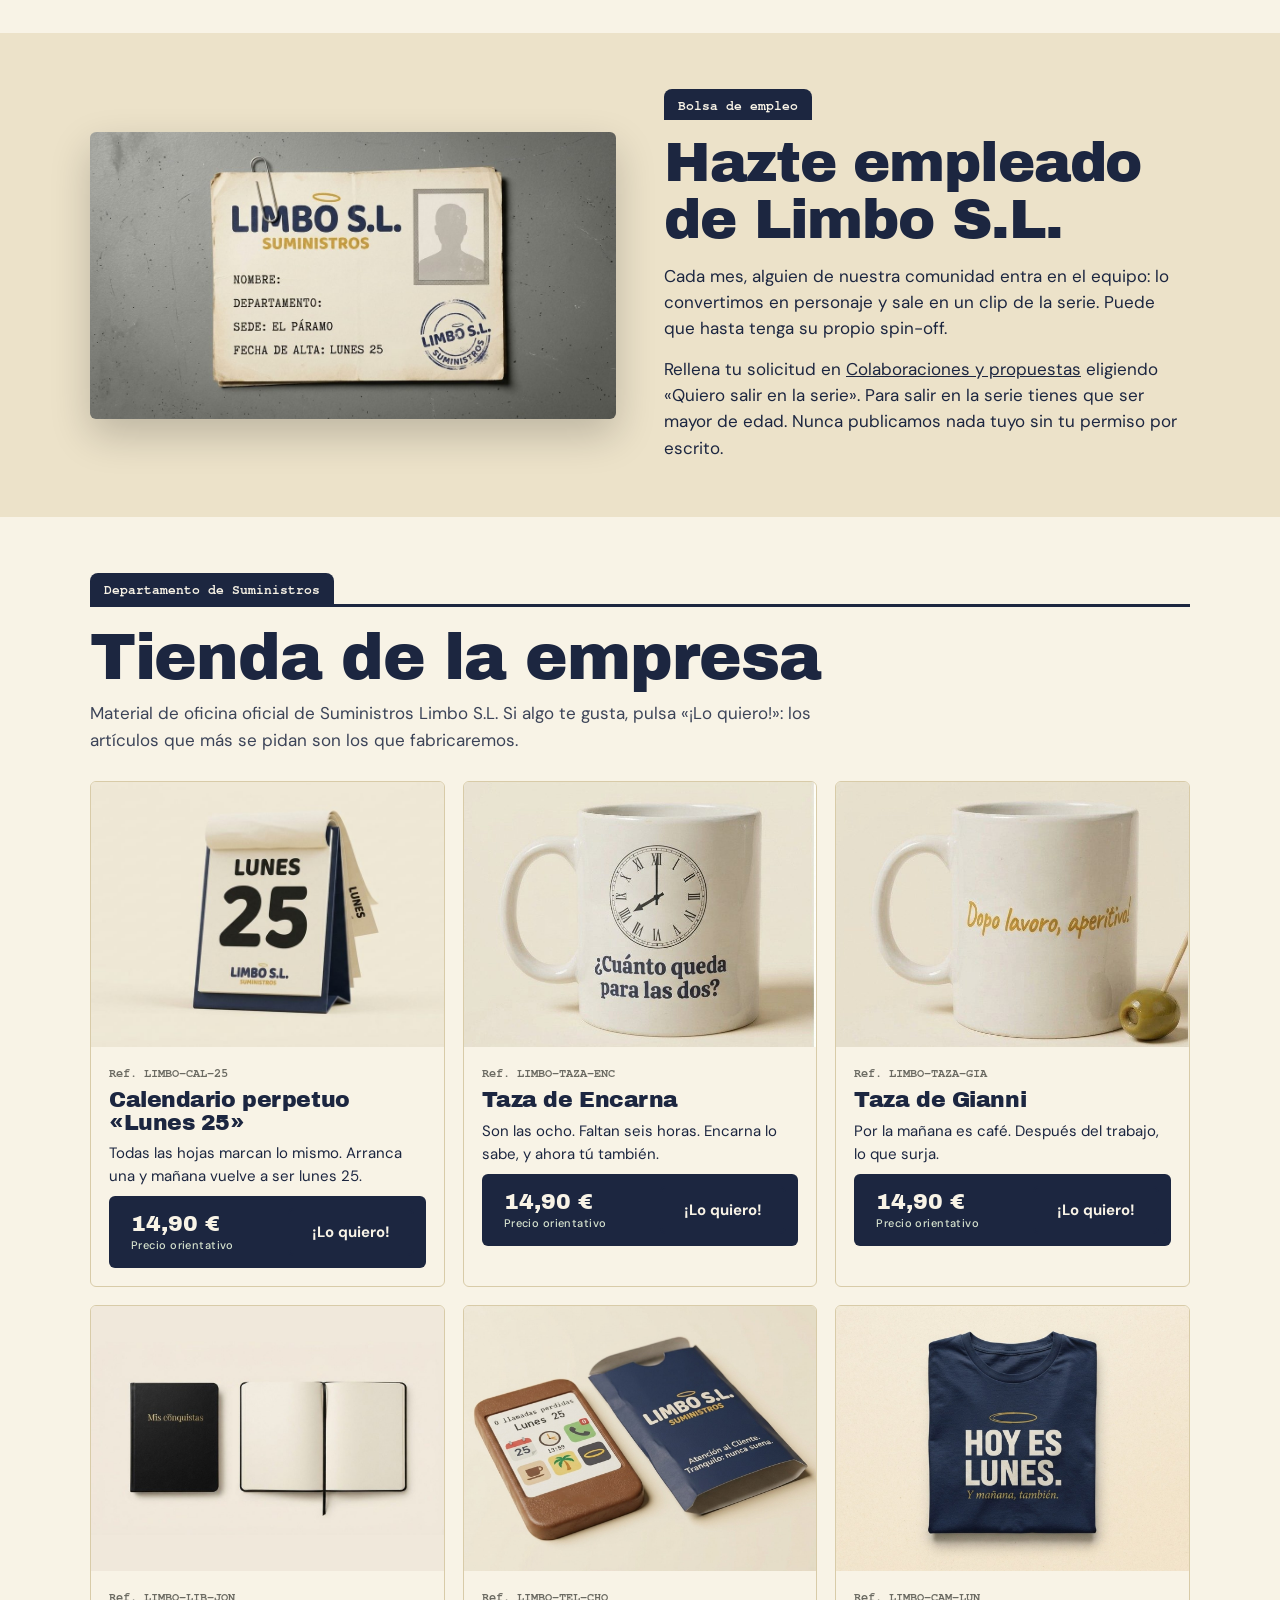
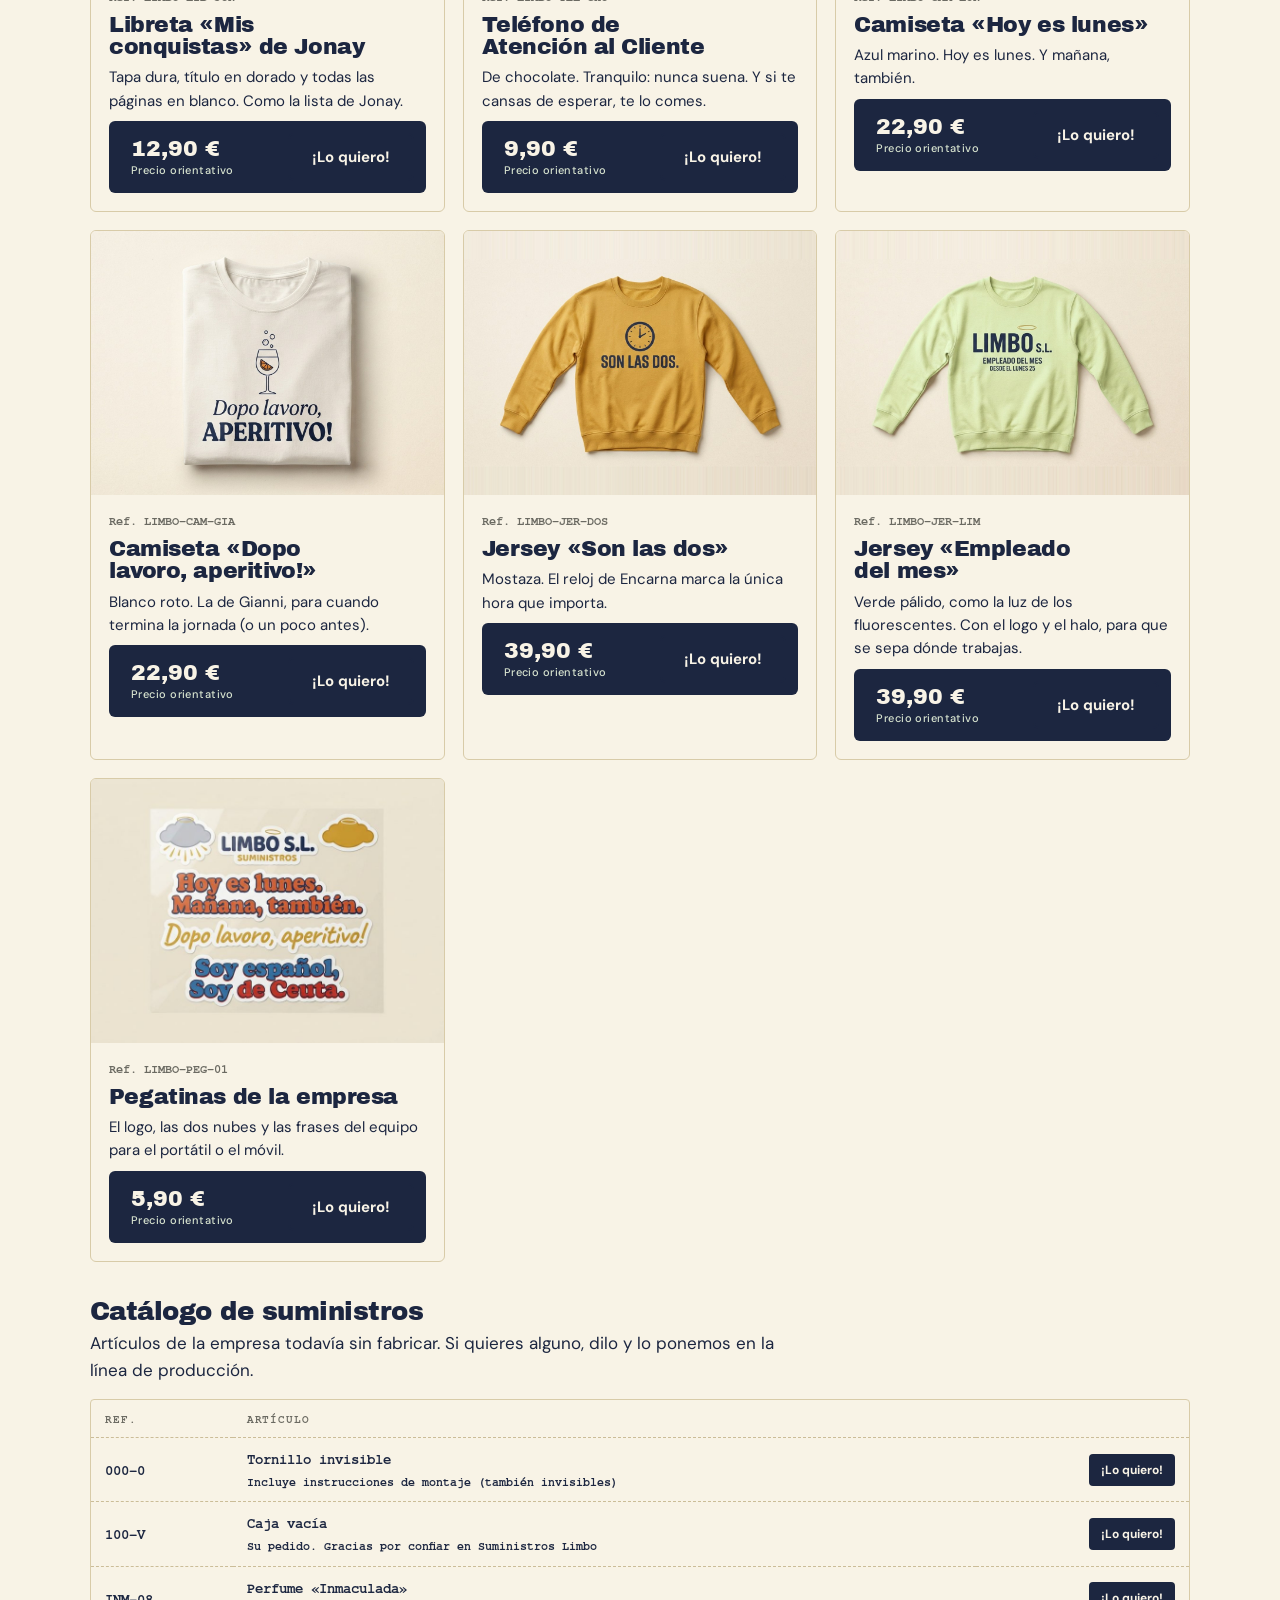
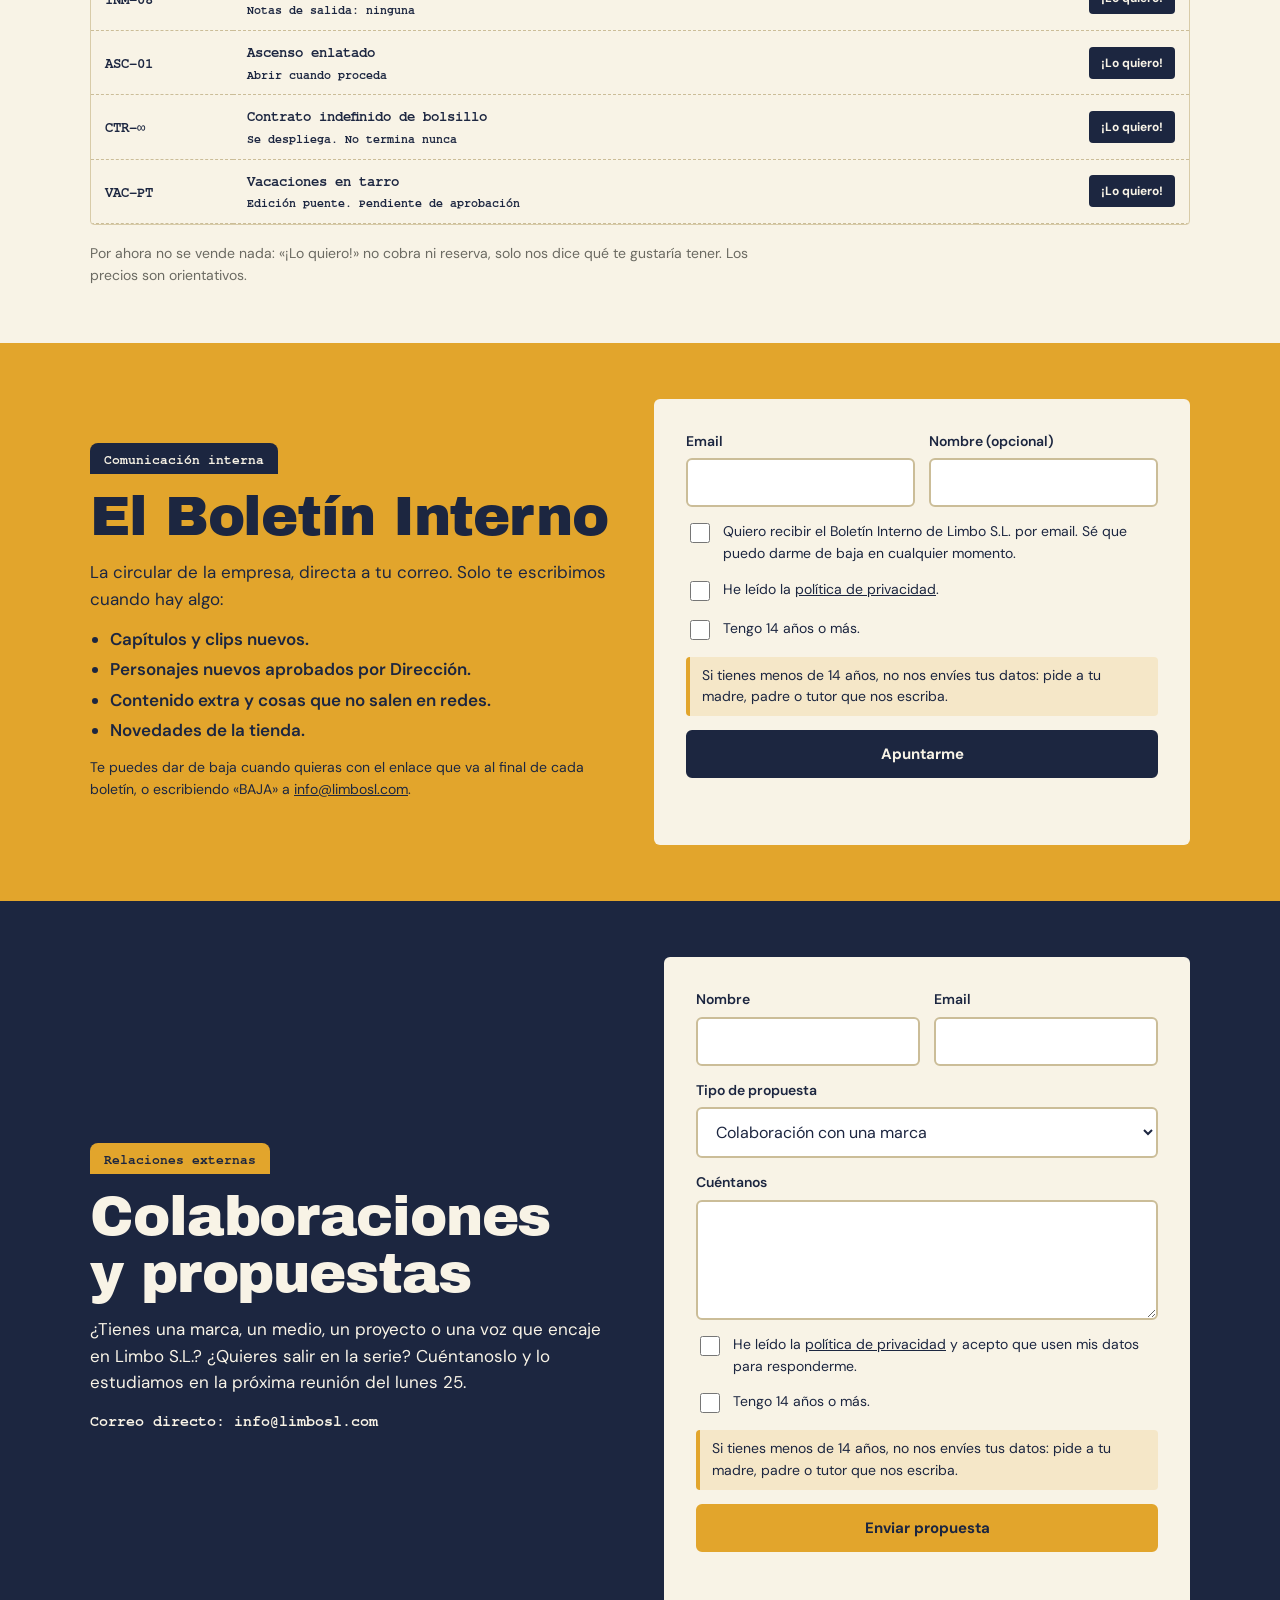
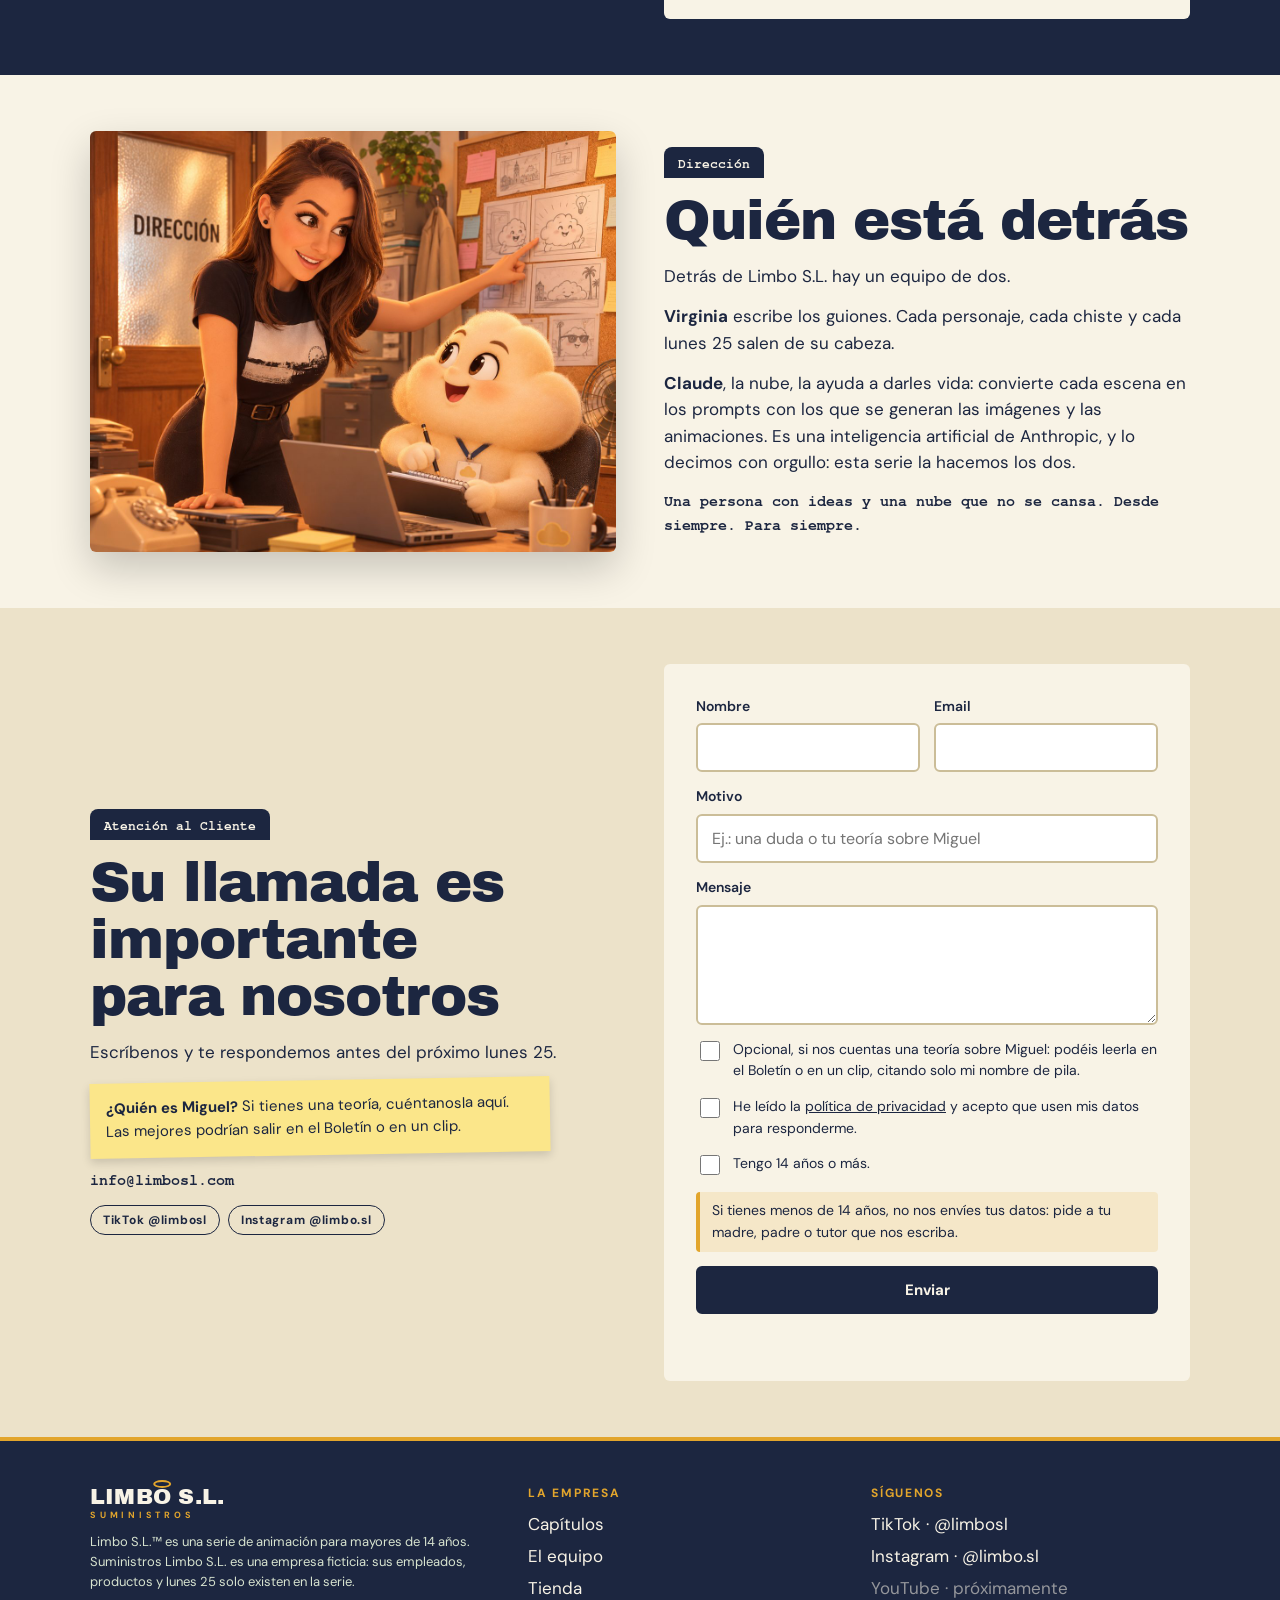
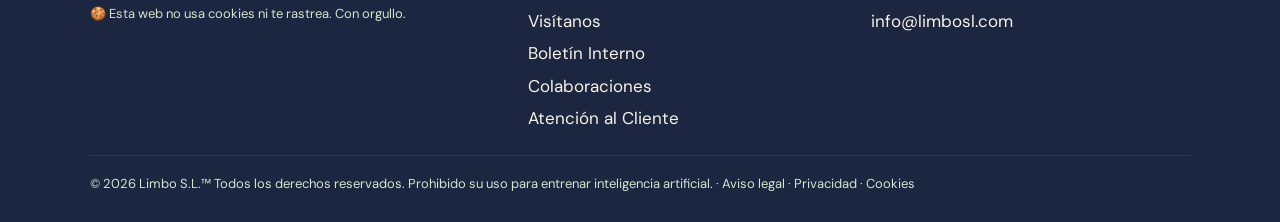
==== commit cc52afec: "Ajustes para móvil: albarán sin scroll lateral, formulario de colaboraciones legible Co-Authored-By:" ====
--- a/index.html
+++ b/index.html
@@ -246,7 +246,7 @@
             <label for="a-nombre">Nombre<input id="a-nombre" name="nombre" autocomplete="name" required></label>
             <label for="a-email">Email<input id="a-email" name="email" type="email" autocomplete="email" required></label>
           </div>
-          <label for="a-motivo">Motivo<input id="a-motivo" name="motivo" placeholder="Por ejemplo: una duda, una idea, mi teoría sobre Miguel..."></label>
+          <label for="a-motivo">Motivo<input id="a-motivo" name="motivo" placeholder="Ej.: una duda o tu teoría sobre Miguel"></label>
           <label for="a-mensaje">Mensaje<textarea id="a-mensaje" name="mensaje" required></textarea></label>
           <label class="check" for="a-publicar"><input id="a-publicar" name="permiso_publicar_teoria" value="sí" type="checkbox"> <span>Opcional, si nos cuentas una teoría sobre Miguel: podéis leerla en el Boletín o en un clip, citando solo mi nombre de pila.</span></label>
           <label class="check" for="a-privacidad"><input id="a-privacidad" type="checkbox" required> <span>He leído la <a href="privacidad.html">política de privacidad</a> y acepto que usen mis datos para responderme.</span></label>
--- a/css/style.css
+++ b/css/style.css
@@ -333,3 +333,18 @@
 .clasificado .linea { display: flex; gap: 10px; align-items: center; flex-wrap: wrap; }
 .clasificado .volver { color: var(--sello); font-weight: 700; }
 .cinta span.miguel::after { color: var(--tinta); }
+
+/* Albarán en móvil: filas apiladas, sin desplazamiento lateral */
+.albaran { position: relative; }
+@media (max-width: 619px) {
+  .albaran table { min-width: 0; }
+  .albaran thead { display: none; }
+  .albaran tr { display: grid; grid-template-columns: 64px 1fr; gap: 6px 10px; padding: 12px 14px; border-bottom: 1px dashed #cbbd98; }
+  .albaran td { padding: 0; border: 0; }
+  .albaran td:first-child { grid-row: 1 / 3; font-size: 12px; color: var(--gris); padding-top: 2px; }
+  .albaran td:last-child { grid-column: 2; text-align: left; }
+}
+
+/* Formularios dentro de secciones oscuras: texto siempre legible */
+.panel, .panel label, .panel .check, .panel .check span { color: var(--tinta); }
+.oscura .panel .check a { color: var(--tinta); }
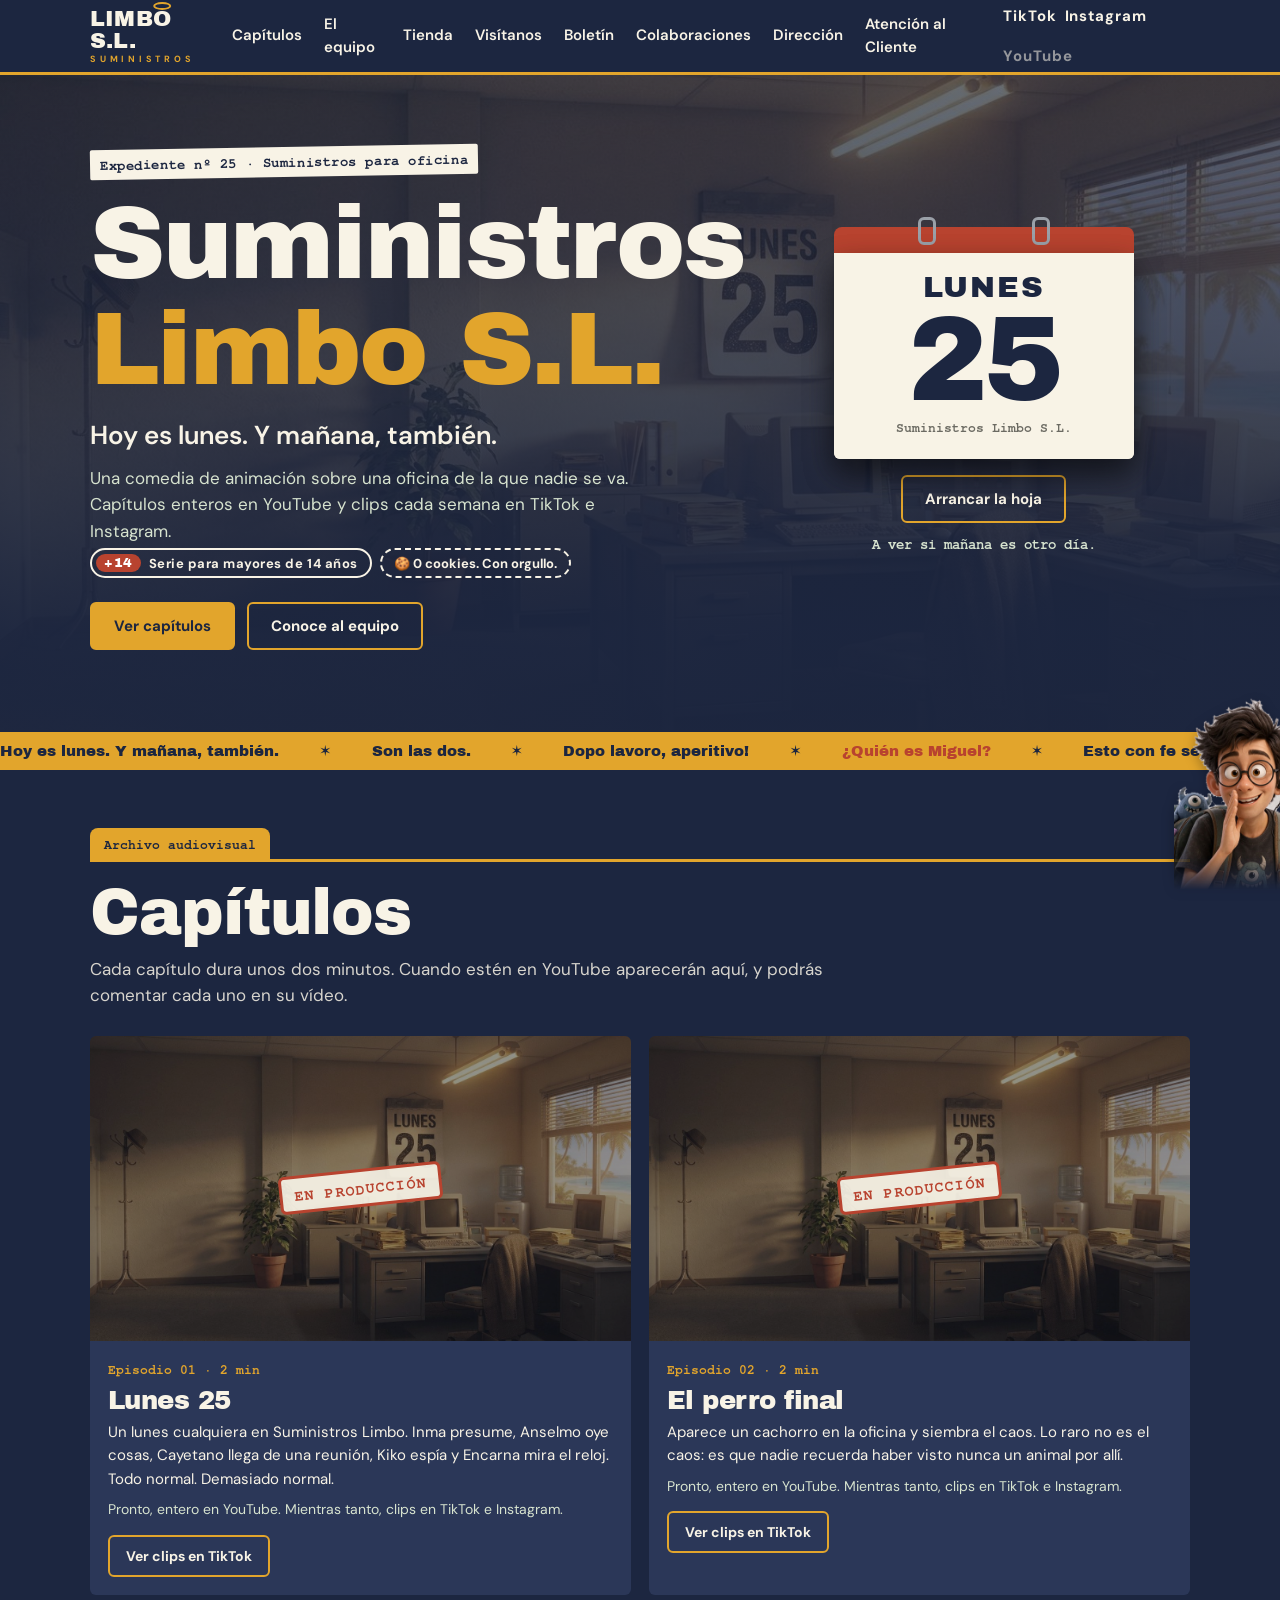
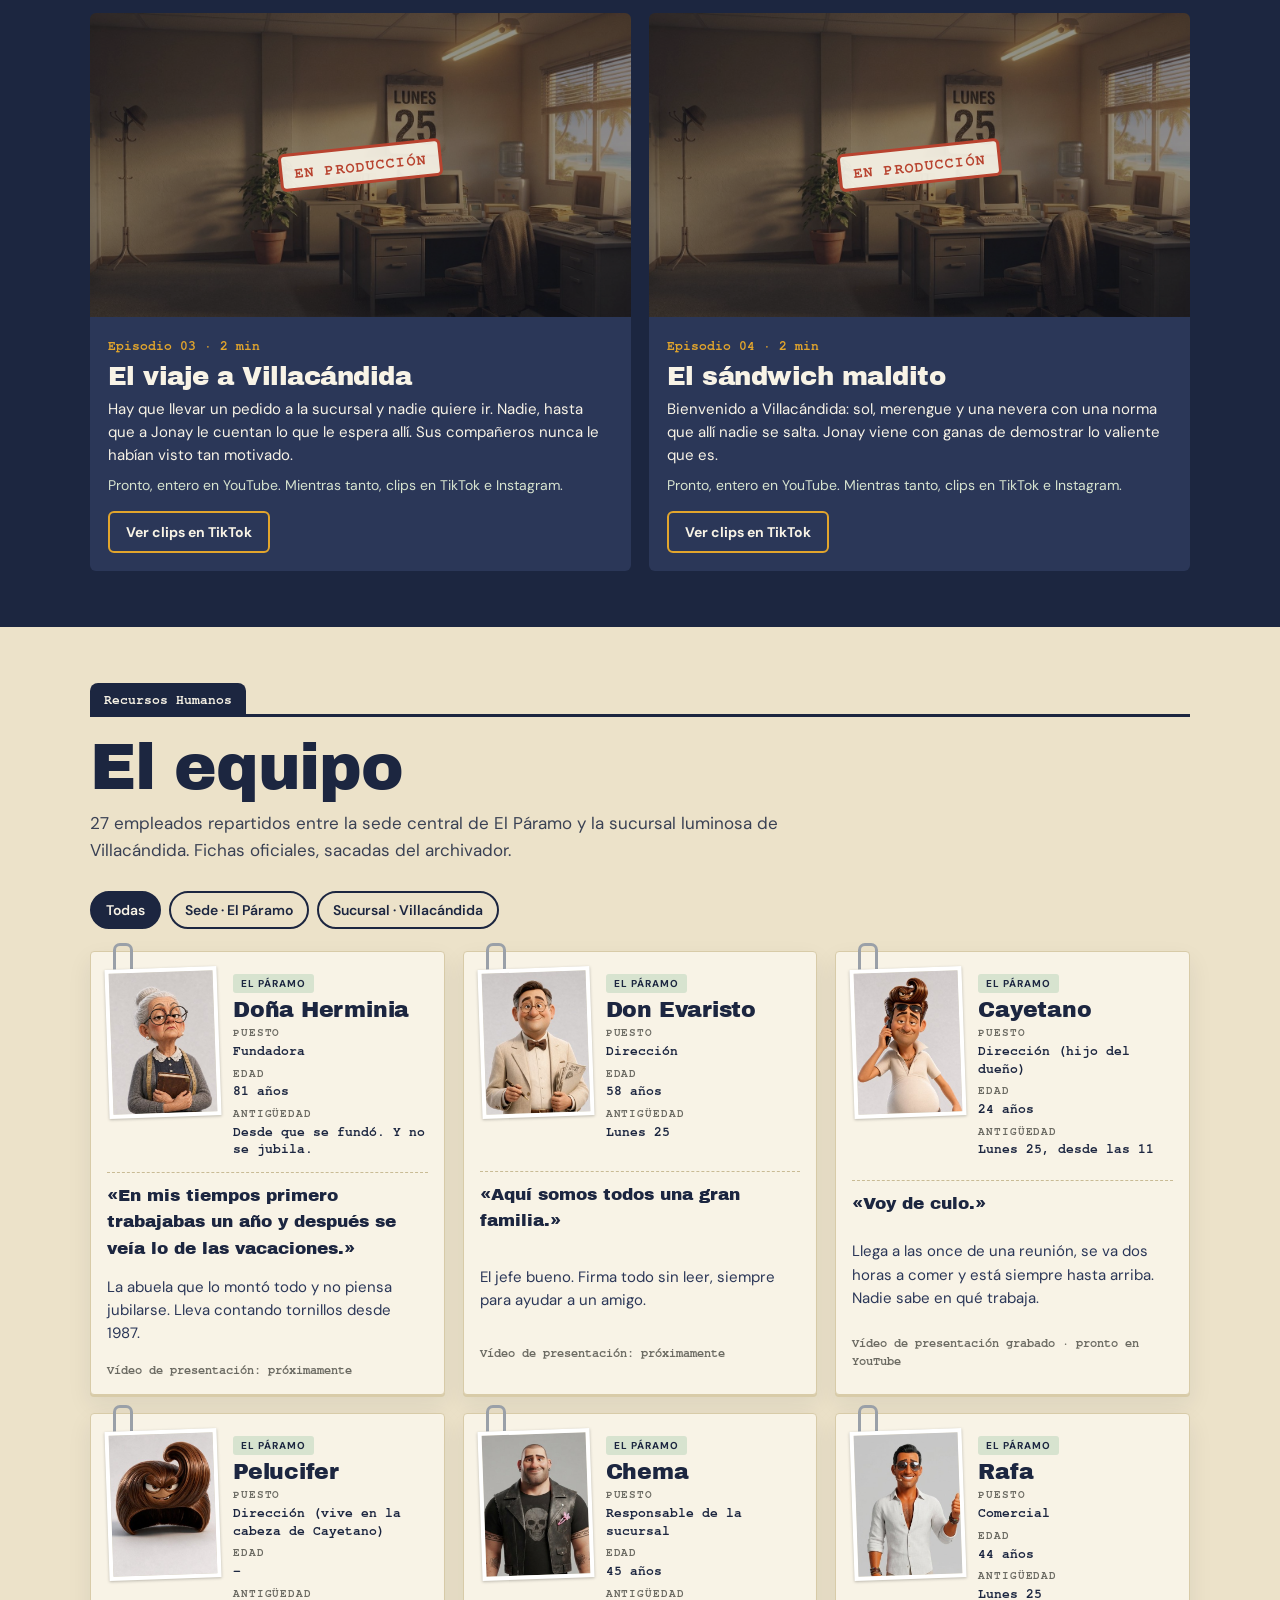
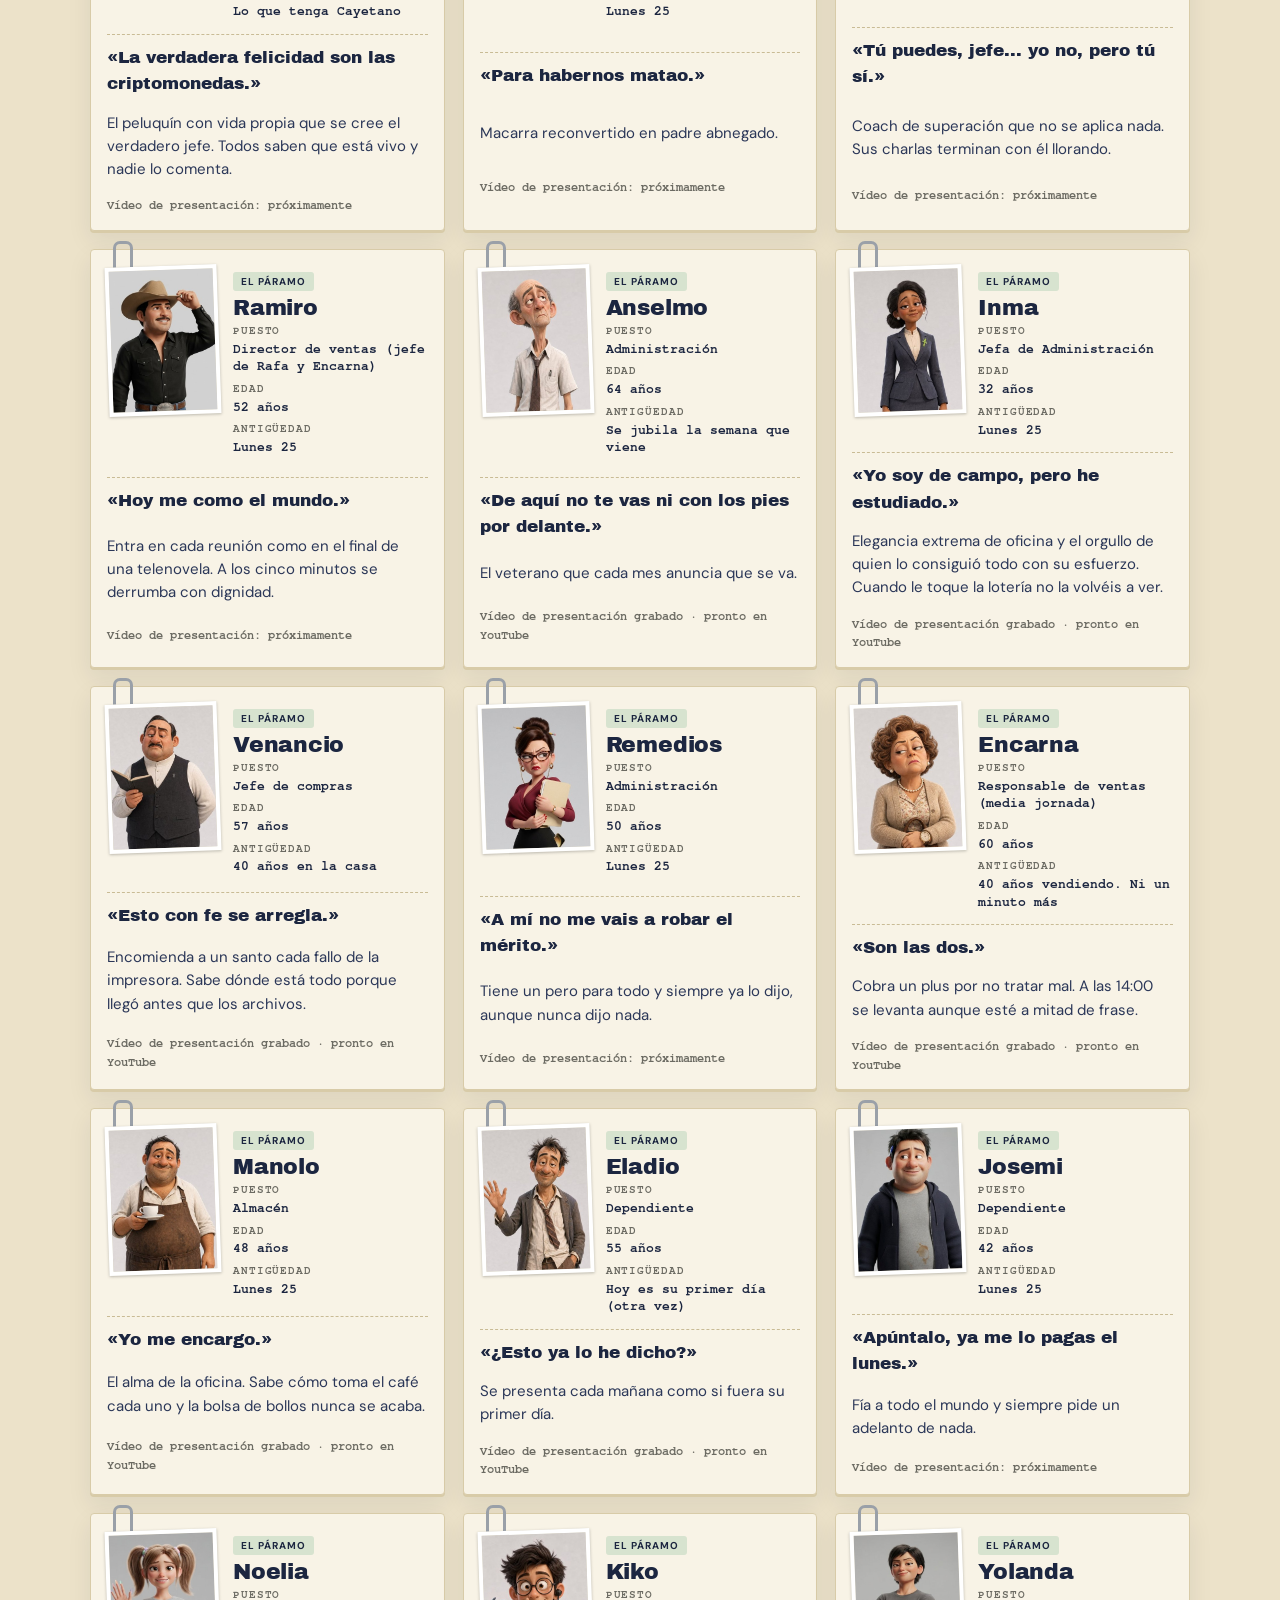
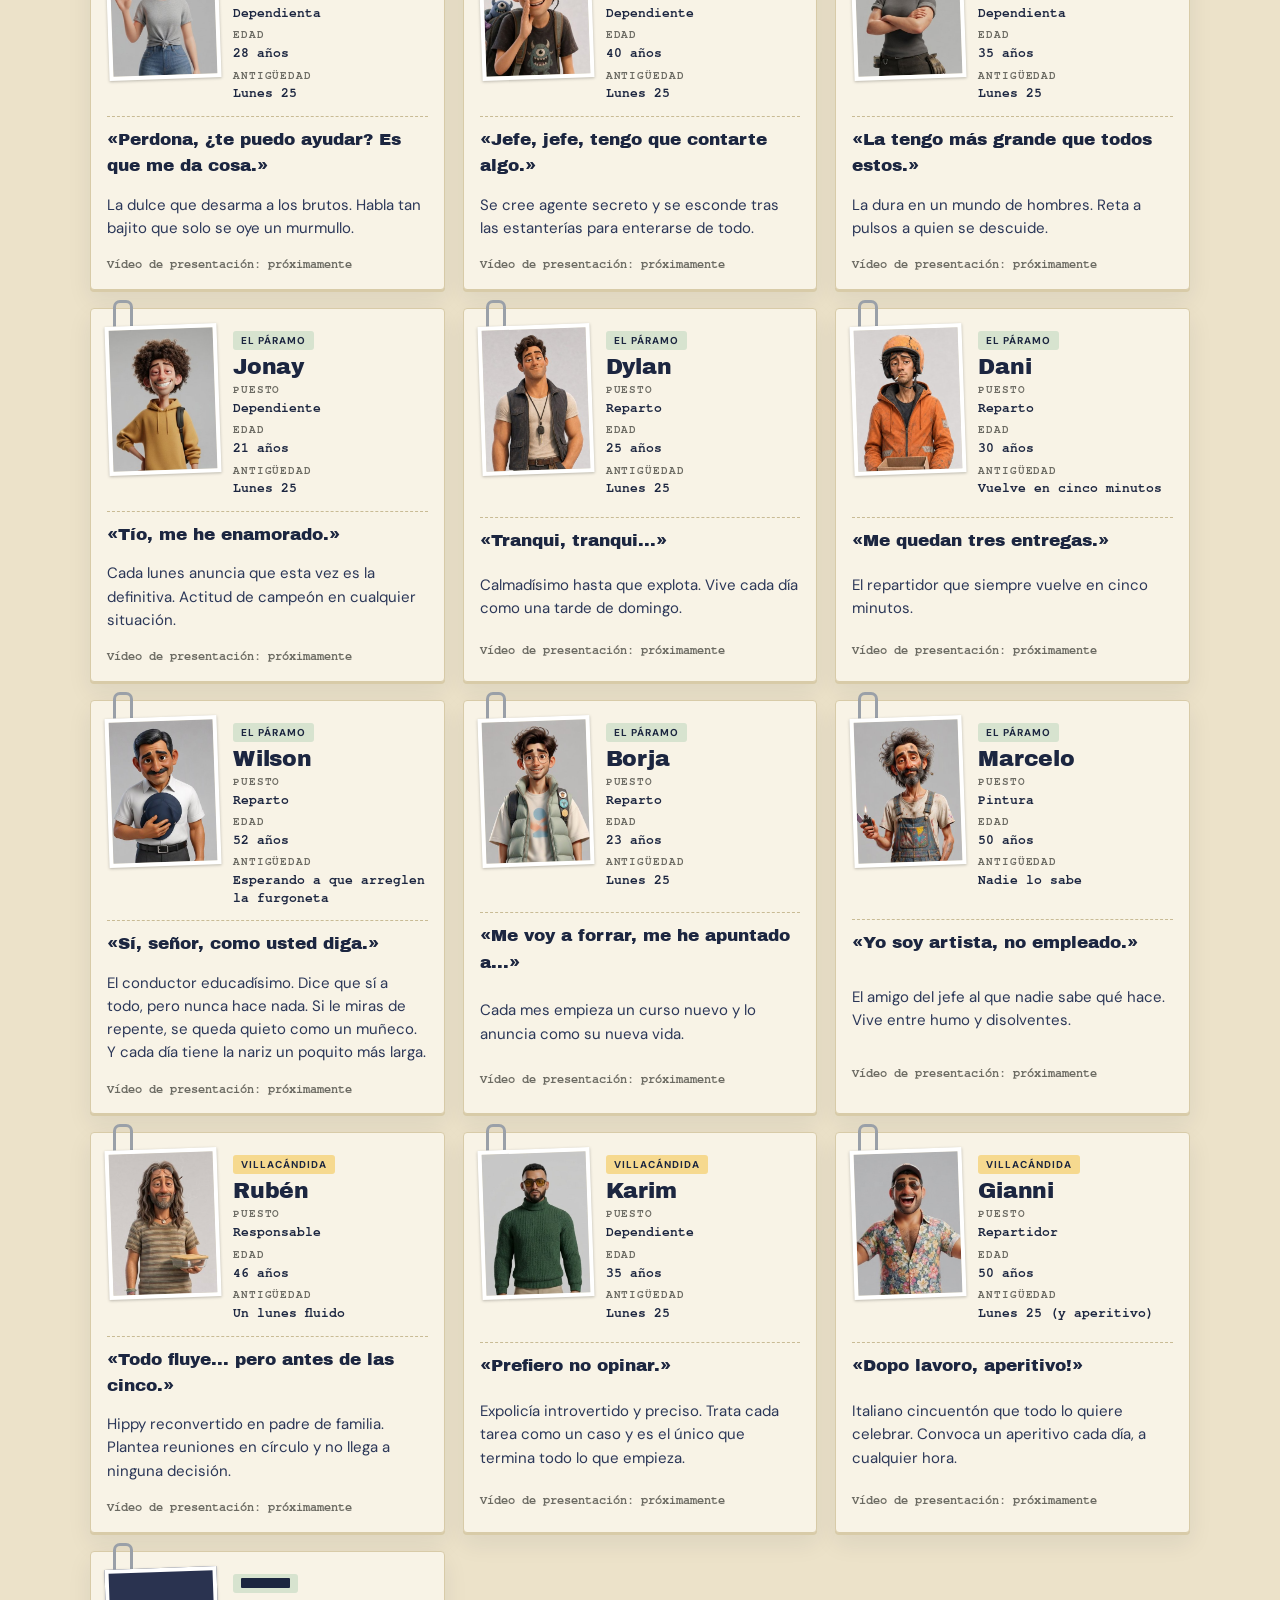
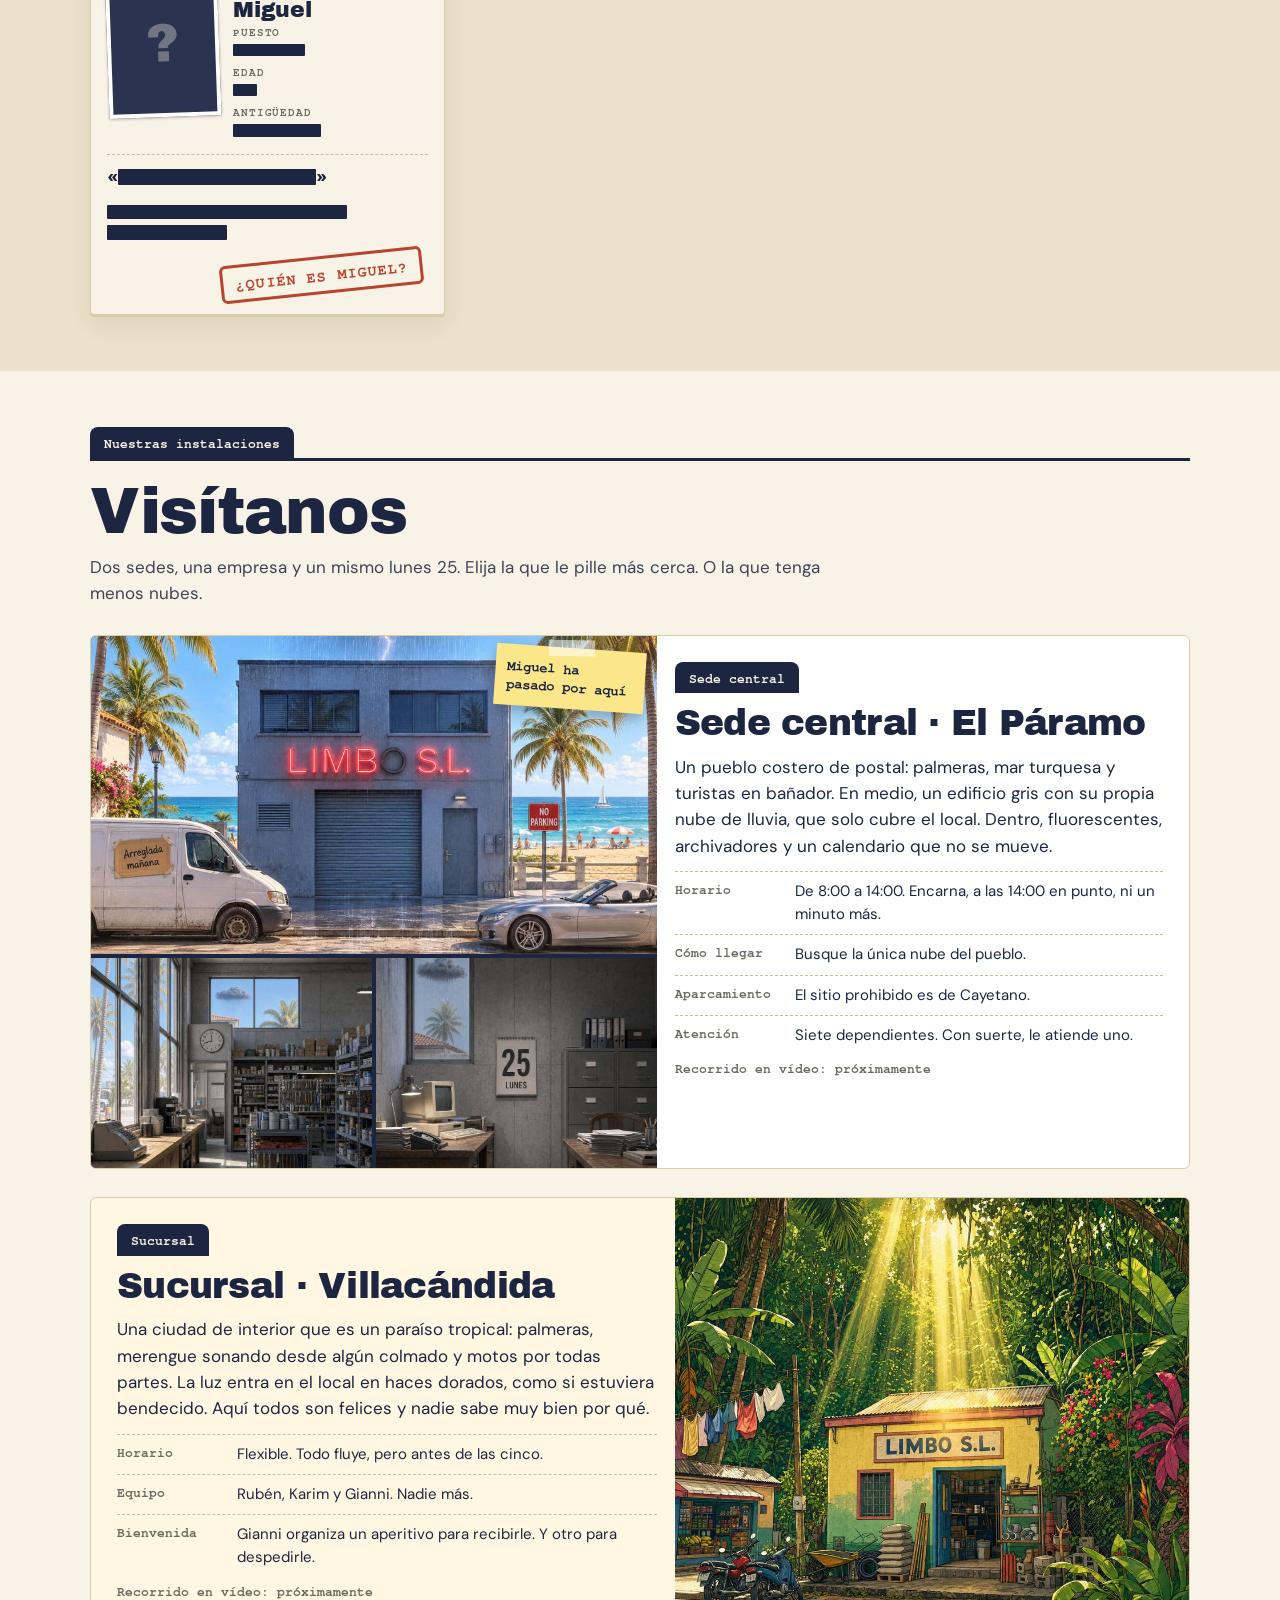
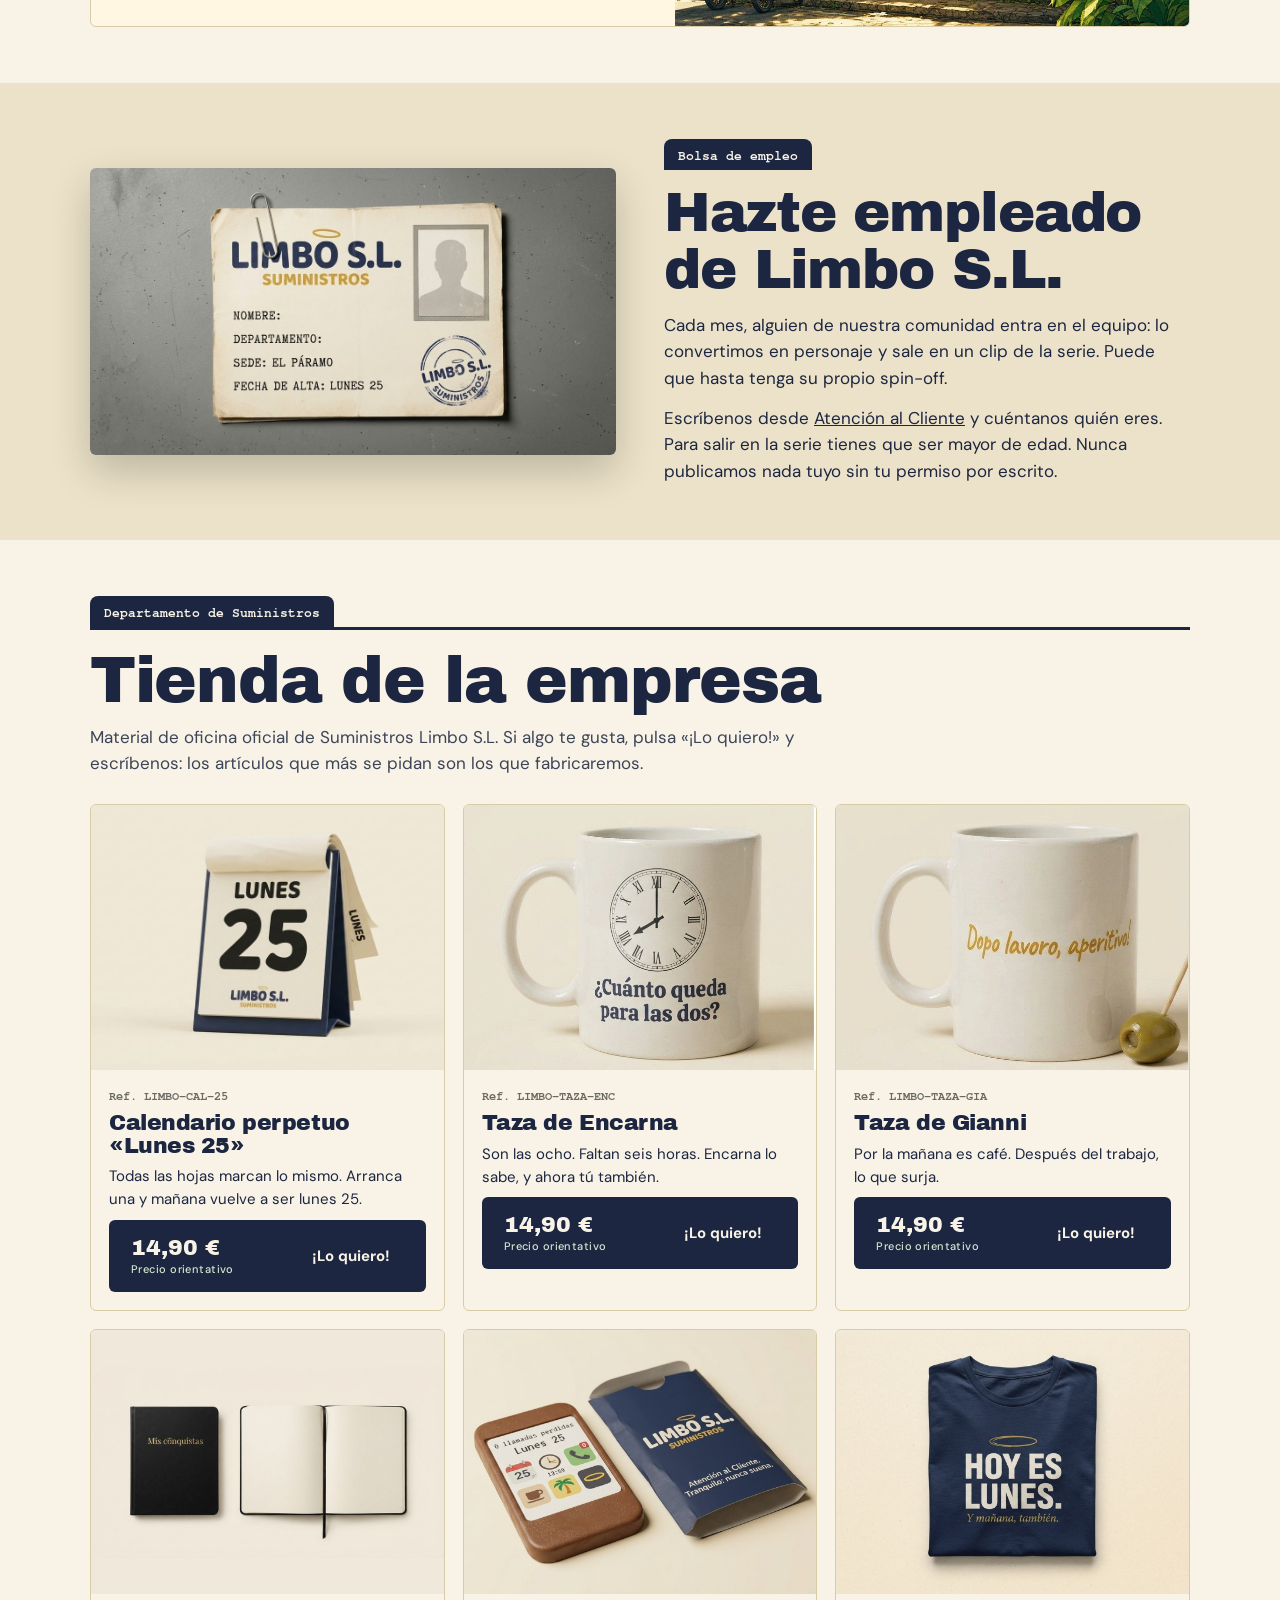
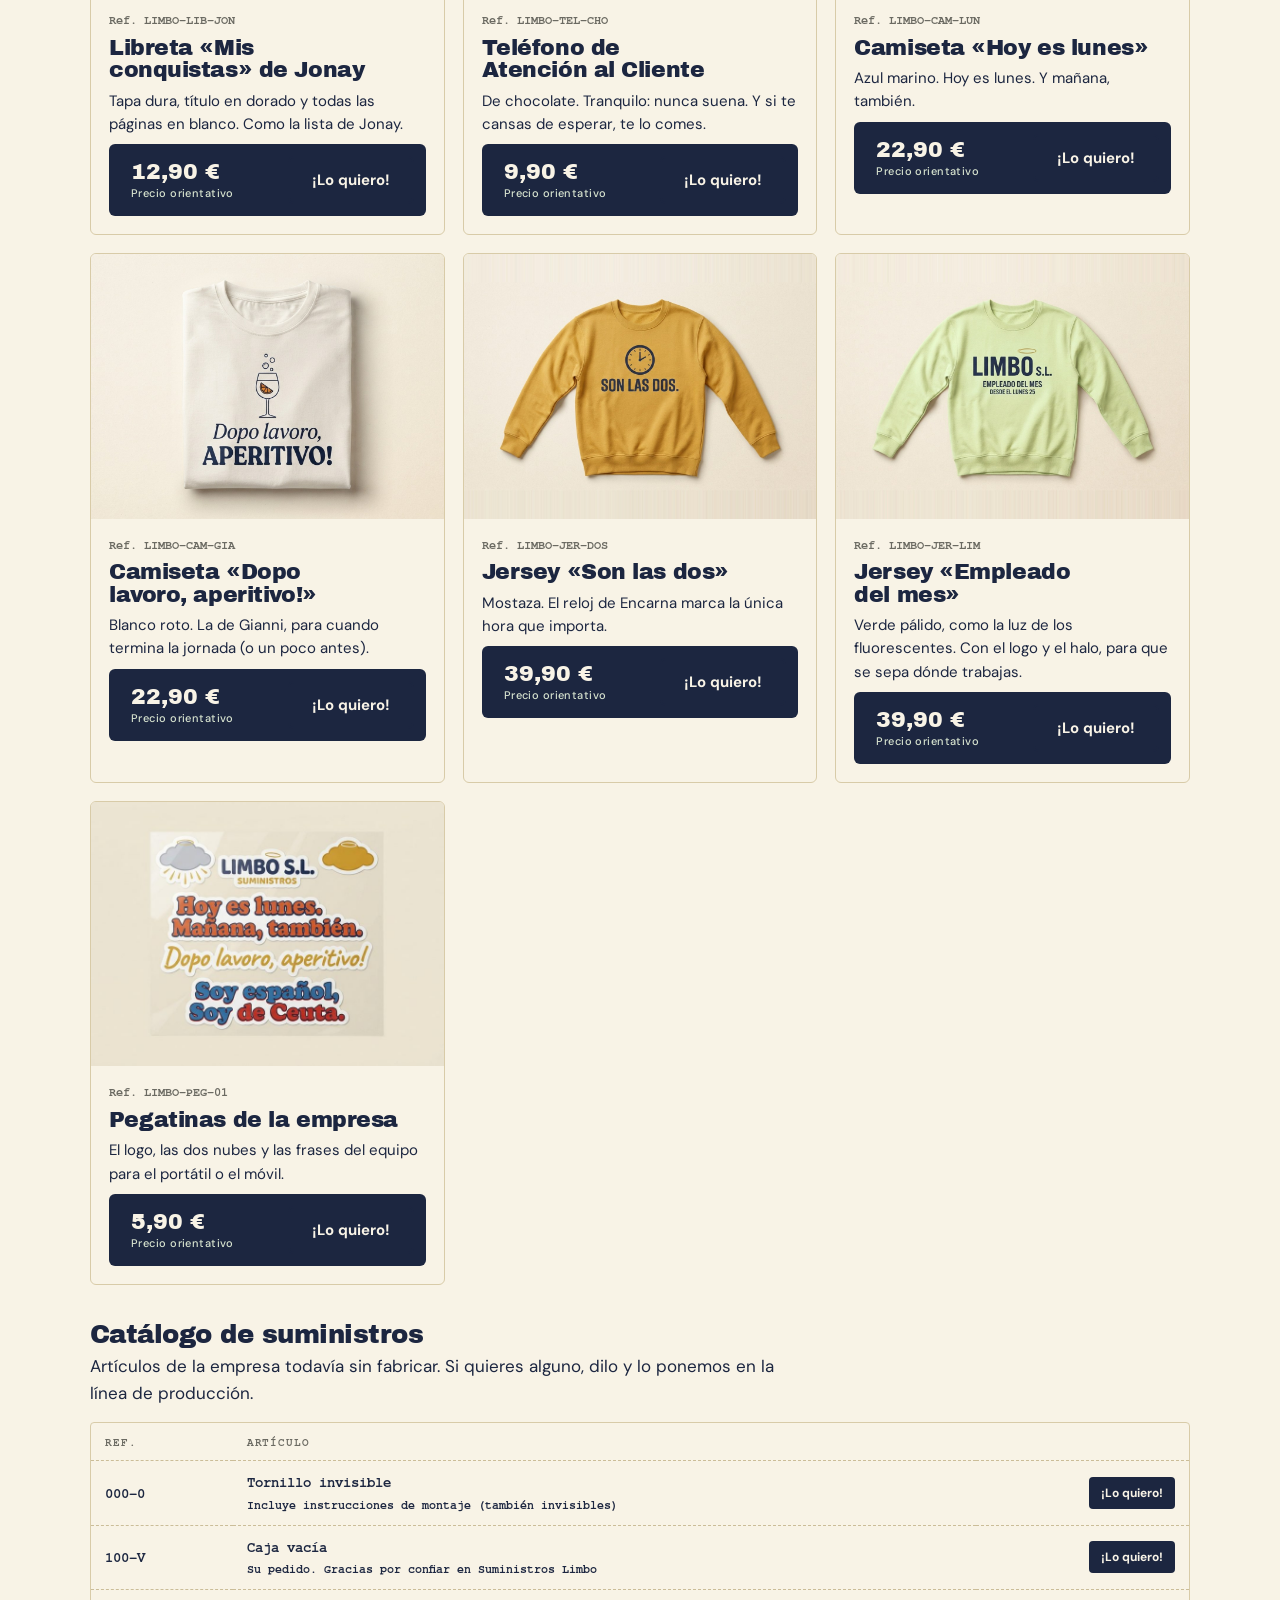
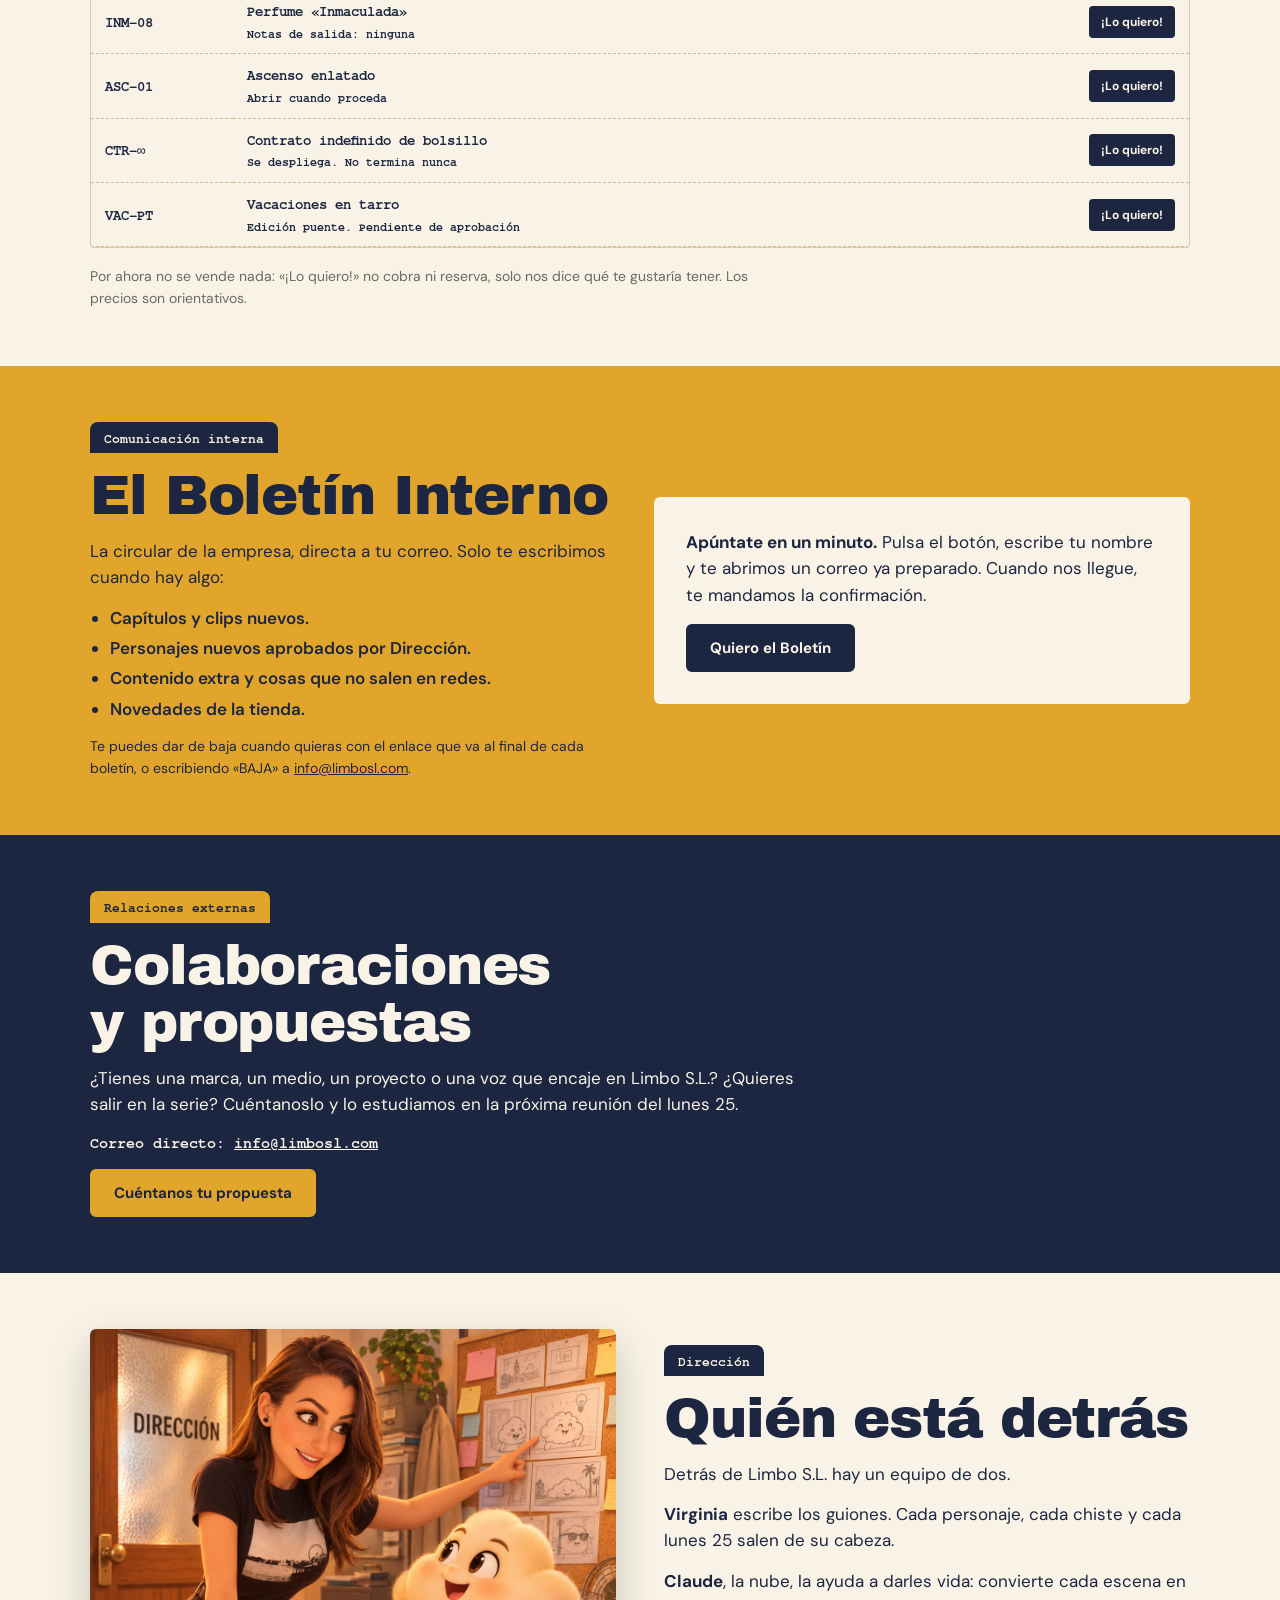
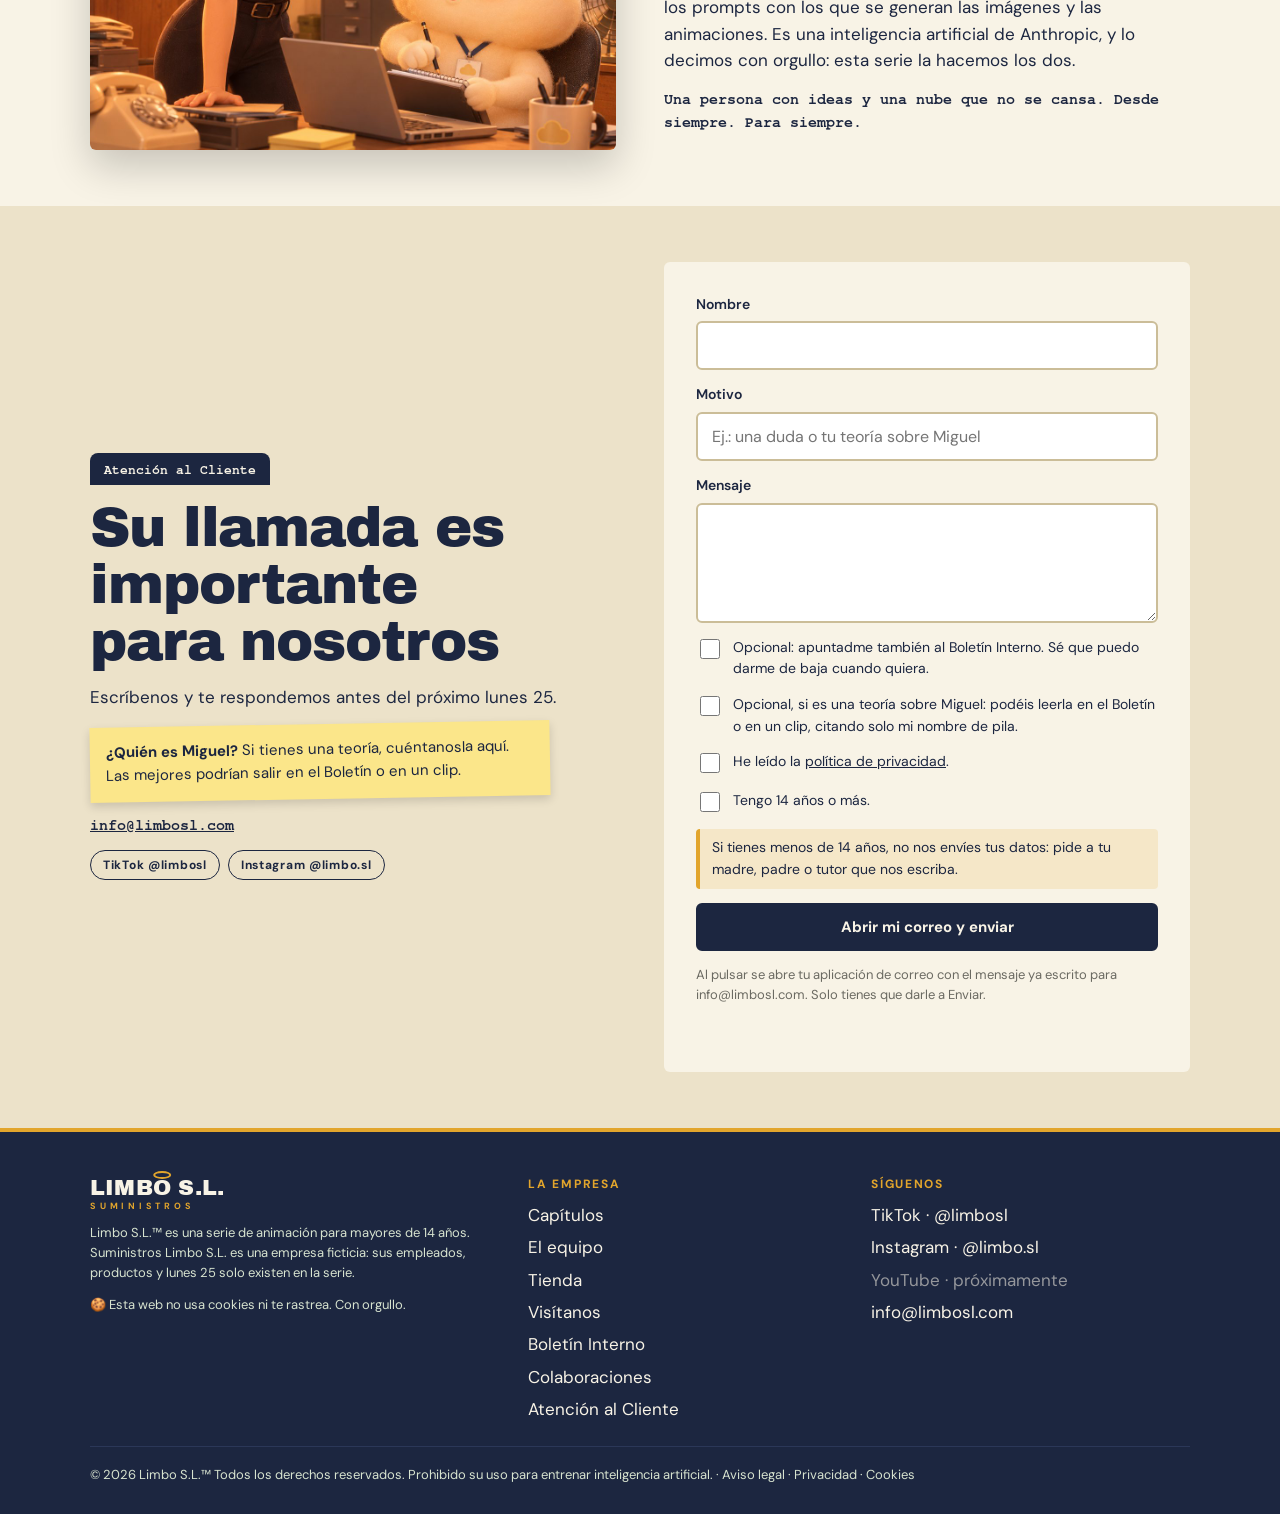
==== commit 6ae446c6: "Un solo formulario que abre el correo; info@limbosl.com como enlace Co-Authored-By: Claude Opus 5.5 " ====
--- a/index.html
+++ b/index.html
@@ -118,7 +118,7 @@
         <span class="pestana" style="justify-self:start">Bolsa de empleo</span>
         <h2 style="font-size:clamp(34px,7vw,56px)">Hazte empleado de Limbo S.L.</h2>
         <p>Cada mes, alguien de nuestra comunidad entra en el equipo: lo convertimos en personaje y sale en un clip de la serie. Puede que hasta tenga su propio spin-off.</p>
-        <p>Rellena tu solicitud en <a href="#colaboraciones">Colaboraciones y propuestas</a> eligiendo «Quiero salir en la serie». Para salir en la serie tienes que ser mayor de edad. Nunca publicamos nada tuyo sin tu permiso por escrito.</p>
+        <p>Escríbenos desde <a href="#contacto" data-motivo="Quiero salir en la serie">Atención al Cliente</a> y cuéntanos quién eres. Para salir en la serie tienes que ser mayor de edad. Nunca publicamos nada tuyo sin tu permiso por escrito.</p>
       </div>
     </div>
   </section>
@@ -128,7 +128,7 @@
       <span class="pestana">Departamento de Suministros</span>
       <div class="cabeza">
         <h2>Tienda de la empresa</h2>
-        <p>Material de oficina oficial de Suministros Limbo S.L. Si algo te gusta, pulsa «¡Lo quiero!»: los artículos que más se pidan son los que fabricaremos.</p>
+        <p>Material de oficina oficial de Suministros Limbo S.L. Si algo te gusta, pulsa «¡Lo quiero!» y escríbenos: los artículos que más se pidan son los que fabricaremos.</p>
       </div>
       <div class="productos" id="productos"></div>
 
@@ -160,55 +160,21 @@
         </ul>
         <p class="baja">Te puedes dar de baja cuando quieras con el enlace que va al final de cada boletín, o escribiendo «BAJA» a <a href="mailto:info@limbosl.com?subject=BAJA">info@limbosl.com</a>.</p>
       </div>
-      <div class="panel">
-        <form id="form-boletin" data-asunto="Alta en el Boletín Interno" data-ok="¡Casi estás! Te hemos enviado un email: pulsa el enlace para confirmar tu alta. Si no lo confirmas, no te escribiremos.">
-          <div class="campos dosc">
-            <label for="b-email">Email<input id="b-email" name="email" type="email" autocomplete="email" required></label>
-            <label for="b-nombre">Nombre (opcional)<input id="b-nombre" name="nombre" autocomplete="given-name"></label>
-          </div>
-          <label class="check" for="b-acepto"><input id="b-acepto" name="consentimiento_boletin" value="sí" type="checkbox" required> <span>Quiero recibir el Boletín Interno de Limbo S.L. por email. Sé que puedo darme de baja en cualquier momento.</span></label>
-          <label class="check" for="b-privacidad"><input id="b-privacidad" type="checkbox" required> <span>He leído la <a href="privacidad.html">política de privacidad</a>.</span></label>
-          <label class="check" for="b-edad"><input id="b-edad" type="checkbox" required> <span>Tengo 14 años o más.</span></label>
-          <p class="aviso-edad">Si tienes menos de 14 años, no nos envíes tus datos: pide a tu madre, padre o tutor que nos escriba.</p>
-          <input class="hp" name="_honey" tabindex="-1" autocomplete="off">
-          <button class="btn tinta" type="submit">Apuntarme</button>
-          <p class="estado" role="status"></p>
-        </form>
+      <div class="panel boletin-alta">
+        <p><strong>Apúntate en un minuto.</strong> Pulsa el botón, escribe tu nombre y te abrimos un correo ya preparado. Cuando nos llegue, te mandamos la confirmación.</p>
+        <a class="btn tinta" href="#contacto" data-motivo="Alta en el Boletín Interno" data-boletin>Quiero el Boletín</a>
       </div>
     </div>
   </section>
 
   <section class="seccion oscura" id="colaboraciones">
-    <div class="wrap dos">
+    <div class="wrap">
       <div class="texto">
         <span class="pestana" style="justify-self:start">Relaciones externas</span>
         <h2 style="font-size:clamp(34px,7vw,56px)">Colaboraciones y propuestas</h2>
         <p>¿Tienes una marca, un medio, un proyecto o una voz que encaje en Limbo S.L.? ¿Quieres salir en la serie? Cuéntanoslo y lo estudiamos en la próxima reunión del lunes 25.</p>
-        <p class="firma">Correo directo: info@limbosl.com</p>
-      </div>
-      <div class="panel">
-        <form data-asunto="Colaboración o propuesta" data-ok="Propuesta recibida. Pasa a la reunión del próximo lunes 25.">
-          <div class="campos dosc">
-            <label for="c-nombre">Nombre<input id="c-nombre" name="nombre" autocomplete="name" required></label>
-            <label for="c-email">Email<input id="c-email" name="email" type="email" autocomplete="email" required></label>
-          </div>
-          <label for="c-tipo">Tipo de propuesta
-            <select id="c-tipo" name="tipo">
-              <option>Colaboración con una marca</option>
-              <option>Prensa o entrevista</option>
-              <option>Colaboración creativa (voz, música, animación)</option>
-              <option>Quiero salir en la serie</option>
-              <option>Otra cosa</option>
-            </select>
-          </label>
-          <label for="c-mensaje">Cuéntanos<textarea id="c-mensaje" name="mensaje" required></textarea></label>
-          <label class="check" for="c-privacidad"><input id="c-privacidad" type="checkbox" required> <span>He leído la <a href="privacidad.html">política de privacidad</a> y acepto que usen mis datos para responderme.</span></label>
-          <label class="check" for="c-edad"><input id="c-edad" type="checkbox" required> <span>Tengo 14 años o más.</span></label>
-          <p class="aviso-edad">Si tienes menos de 14 años, no nos envíes tus datos: pide a tu madre, padre o tutor que nos escriba.</p>
-          <input class="hp" name="_honey" tabindex="-1" autocomplete="off">
-          <button class="btn" type="submit">Enviar propuesta</button>
-          <p class="estado" role="status"></p>
-        </form>
+        <p class="firma">Correo directo: <a href="mailto:info@limbosl.com?subject=Colaboraci%C3%B3n%20o%20propuesta">info@limbosl.com</a></p>
+        <p><a class="btn" href="#contacto" data-motivo="Colaboración o propuesta">Cuéntanos tu propuesta</a></p>
       </div>
     </div>
   </section>
@@ -234,26 +200,24 @@
         <h2 style="font-size:clamp(34px,7vw,56px)">Su llamada es importante para nosotros</h2>
         <p>Escríbenos y te respondemos antes del próximo lunes 25.</p>
         <p class="postit-teorias" id="teorias"><strong>¿Quién es Miguel?</strong> Si tienes una teoría, cuéntanosla aquí. Las mejores podrían salir en el Boletín o en un clip.</p>
-        <p class="firma">info@limbosl.com</p>
+        <p class="firma"><a href="mailto:info@limbosl.com">info@limbosl.com</a></p>
         <div class="redes">
           <a data-red="tiktok" target="_blank" rel="noopener">TikTok @limbosl</a>
           <a data-red="instagram" target="_blank" rel="noopener">Instagram @limbo.sl</a>
         </div>
       </div>
       <div class="panel">
-        <form data-asunto="Atención al Cliente">
-          <div class="campos dosc">
-            <label for="a-nombre">Nombre<input id="a-nombre" name="nombre" autocomplete="name" required></label>
-            <label for="a-email">Email<input id="a-email" name="email" type="email" autocomplete="email" required></label>
-          </div>
+        <form id="form-contacto">
+          <label for="a-nombre">Nombre<input id="a-nombre" name="nombre" autocomplete="name" required></label>
           <label for="a-motivo">Motivo<input id="a-motivo" name="motivo" placeholder="Ej.: una duda o tu teoría sobre Miguel"></label>
           <label for="a-mensaje">Mensaje<textarea id="a-mensaje" name="mensaje" required></textarea></label>
-          <label class="check" for="a-publicar"><input id="a-publicar" name="permiso_publicar_teoria" value="sí" type="checkbox"> <span>Opcional, si nos cuentas una teoría sobre Miguel: podéis leerla en el Boletín o en un clip, citando solo mi nombre de pila.</span></label>
-          <label class="check" for="a-privacidad"><input id="a-privacidad" type="checkbox" required> <span>He leído la <a href="privacidad.html">política de privacidad</a> y acepto que usen mis datos para responderme.</span></label>
+          <label class="check" for="a-boletin"><input id="a-boletin" name="boletin" type="checkbox"> <span>Opcional: apuntadme también al Boletín Interno. Sé que puedo darme de baja cuando quiera.</span></label>
+          <label class="check" for="a-publicar"><input id="a-publicar" name="publicar" type="checkbox"> <span>Opcional, si es una teoría sobre Miguel: podéis leerla en el Boletín o en un clip, citando solo mi nombre de pila.</span></label>
+          <label class="check" for="a-privacidad"><input id="a-privacidad" type="checkbox" required> <span>He leído la <a href="privacidad.html">política de privacidad</a>.</span></label>
           <label class="check" for="a-edad"><input id="a-edad" type="checkbox" required> <span>Tengo 14 años o más.</span></label>
           <p class="aviso-edad">Si tienes menos de 14 años, no nos envíes tus datos: pide a tu madre, padre o tutor que nos escriba.</p>
-          <input class="hp" name="_honey" tabindex="-1" autocomplete="off">
-          <button class="btn tinta" type="submit">Enviar</button>
+          <button class="btn tinta" type="submit">Abrir mi correo y enviar</button>
+          <p class="nota-form">Al pulsar se abre tu aplicación de correo con el mensaje ya escrito para info@limbosl.com. Solo tienes que darle a Enviar.</p>
           <p class="estado" role="status"></p>
         </form>
       </div>
@@ -292,26 +256,6 @@
   </div>
 </dialog>
 
-<dialog id="dlg-quiero" aria-labelledby="q-titulo">
-  <div class="panel">
-    <button class="cerrar" id="dlg-cerrar" type="button">Cerrar</button>
-    <span class="etiqueta" style="justify-self:start">Hoja de pedido</span>
-    <h3 id="q-titulo">Artículo</h3>
-    <p>Todavía no está a la venta. Déjanos tu email y te avisamos si lo fabricamos. No se cobra nada.</p>
-    <form id="form-quiero" data-asunto="Alguien lo quiere" data-ok="Apuntado. Si lo fabricamos, serás de los primeros en saberlo.">
-      <input type="hidden" name="producto" id="q-producto">
-      <label for="q-nombre">Nombre<input id="q-nombre" name="nombre" autocomplete="name" required></label>
-      <label for="q-email">Email<input id="q-email" name="email" type="email" autocomplete="email" required></label>
-      <label for="q-comentario">¿Algo más? (opcional)<input id="q-comentario" name="comentario"></label>
-      <label class="check" for="q-privacidad"><input id="q-privacidad" type="checkbox" required> <span>Acepto la <a href="privacidad.html">política de privacidad</a>: solo usarán mi email para avisarme de este artículo.</span></label>
-      <label class="check" for="q-edad"><input id="q-edad" type="checkbox" required> <span>Tengo 14 años o más.</span></label>
-      <p class="aviso-edad">Si tienes menos de 14 años, no nos envíes tus datos: pide a tu madre, padre o tutor que nos escriba.</p>
-      <input class="hp" name="_honey" tabindex="-1" autocomplete="off">
-      <button class="btn tinta" type="submit">Lo quiero</button>
-      <p class="estado" role="status"></p>
-    </form>
-  </div>
-</dialog>
 
 <footer class="pie">
   <div class="wrap">
@@ -338,7 +282,7 @@
         <li><a data-red="tiktok" target="_blank" rel="noopener">TikTok · @limbosl</a></li>
         <li><a data-red="instagram" target="_blank" rel="noopener">Instagram · @limbo.sl</a></li>
         <li><a data-red="youtube" target="_blank" rel="noopener">YouTube · próximamente</a></li>
-        <li>info@limbosl.com</li>
+        <li><a href="mailto:info@limbosl.com">info@limbosl.com</a></li>
       </ul>
     </div>
     <p class="legal">© <span id="anio">2026</span> Limbo S.L.™ Todos los derechos reservados. Prohibido su uso para entrenar inteligencia artificial. · <a href="aviso-legal.html">Aviso legal</a> · <a href="privacidad.html">Privacidad</a> · <a href="cookies.html">Cookies</a></p>
--- a/css/style.css
+++ b/css/style.css
@@ -108,7 +108,7 @@
 
 /* Cinta de frases */
 .cinta { background: var(--mostaza); color: var(--tinta); overflow: hidden; border-block: 2px solid var(--tinta); }
-.cinta div { display: flex; gap: 40px; width: max-content; padding: 10px 0; font: 700 15px var(--display); white-space: nowrap; animation: cinta 45s linear infinite; }
+.cinta div { display: flex; gap: 40px; width: max-content; padding: 10px 40px 10px 0; font: 700 15px var(--display); white-space: nowrap; animation: cinta 45s linear infinite; will-change: transform; -webkit-animation: cinta 45s linear infinite; }
 .cinta span::after { content: "✶"; margin-left: 40px; }
 @keyframes cinta { to { transform: translateX(-50%); } }
 
@@ -252,6 +252,8 @@
 @media (prefers-reduced-motion: reduce) {
   *, *::before, *::after { animation: none !important; transition: none !important; }
   html { scroll-behavior: auto; }
+  /* La cinta de frases se mueve siempre, despacio: es parte de la portada */
+  .cinta div { animation: cinta 90s linear infinite !important; }
 }
 
 /* ---------- Visítanos ---------- */
@@ -348,3 +350,7 @@
 /* Formularios dentro de secciones oscuras: texto siempre legible */
 .panel, .panel label, .panel .check, .panel .check span { color: var(--tinta); }
 .oscura .panel .check a { color: var(--tinta); }
+
+.nota-form { font-size: 13px; color: var(--gris); margin: 0; }
+.boletin-alta { display: grid; gap: 16px; align-content: start; }
+.boletin-alta .btn { justify-self: start; }
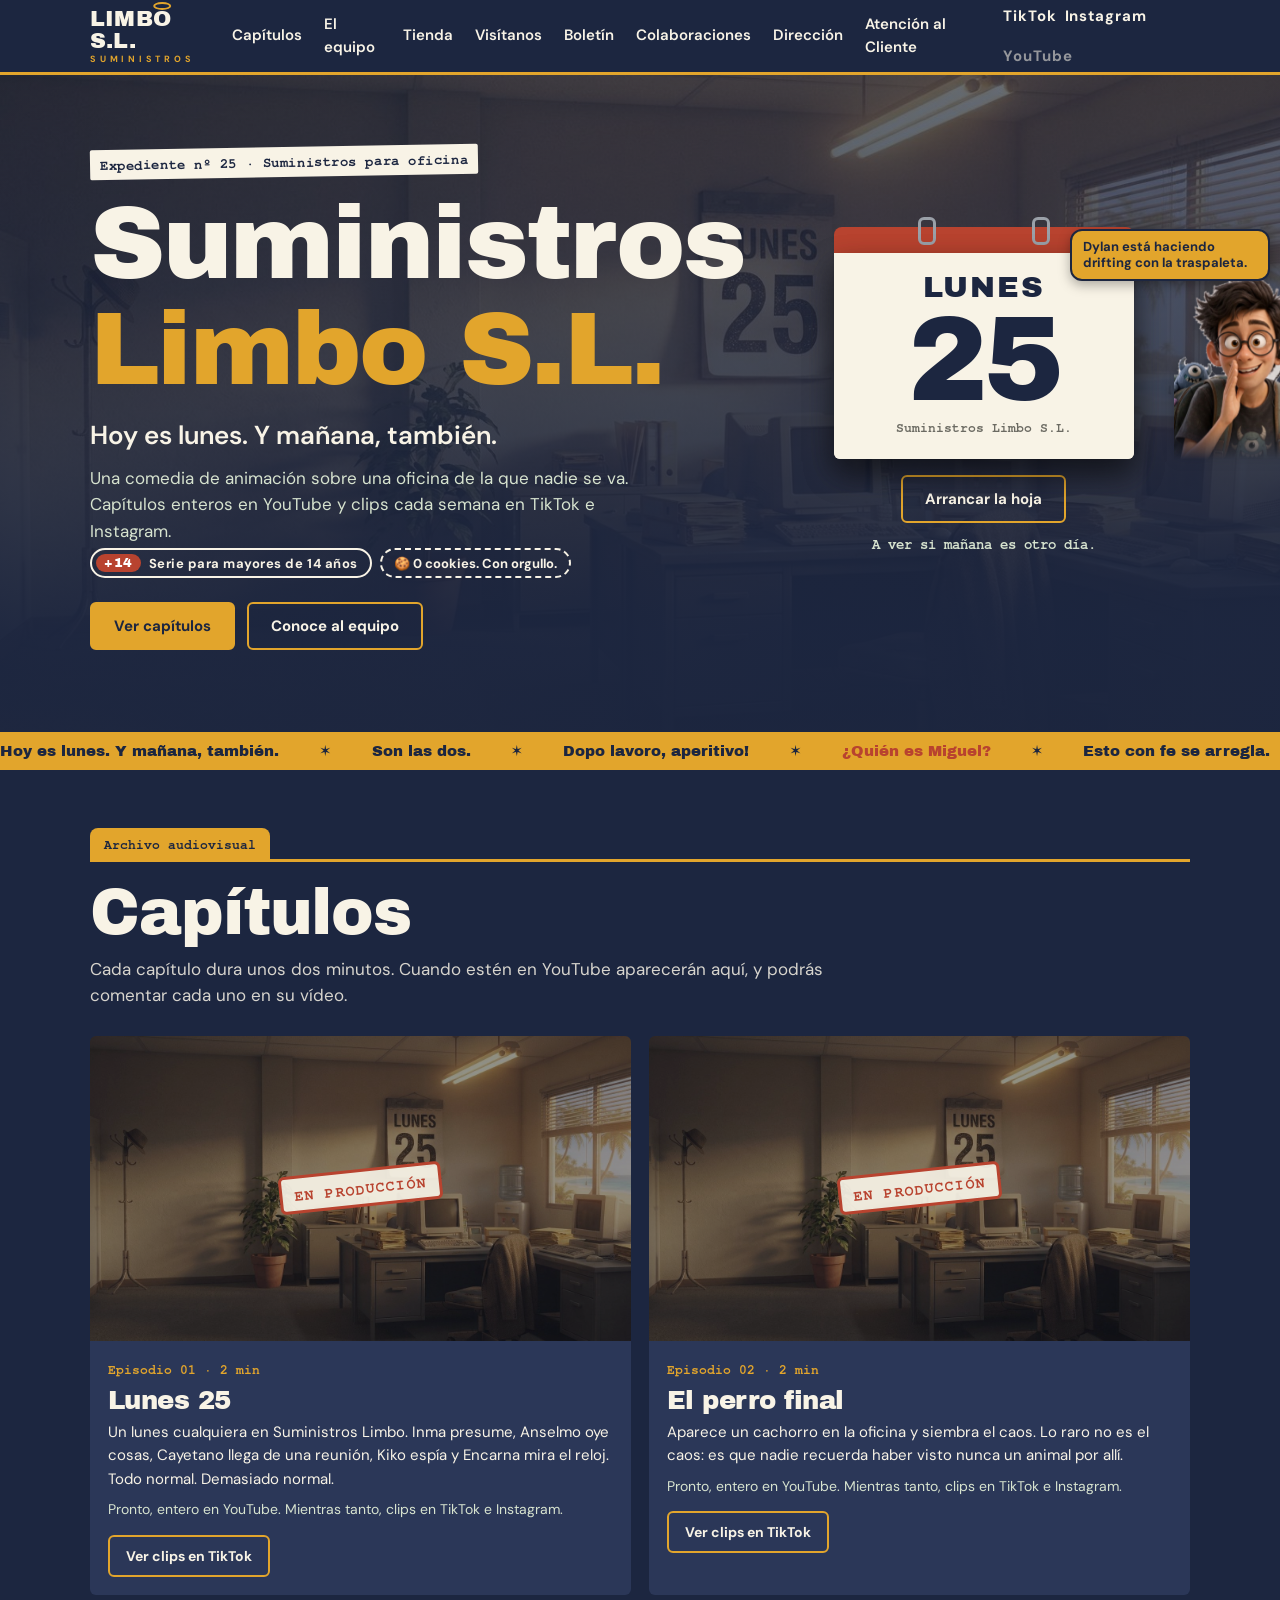
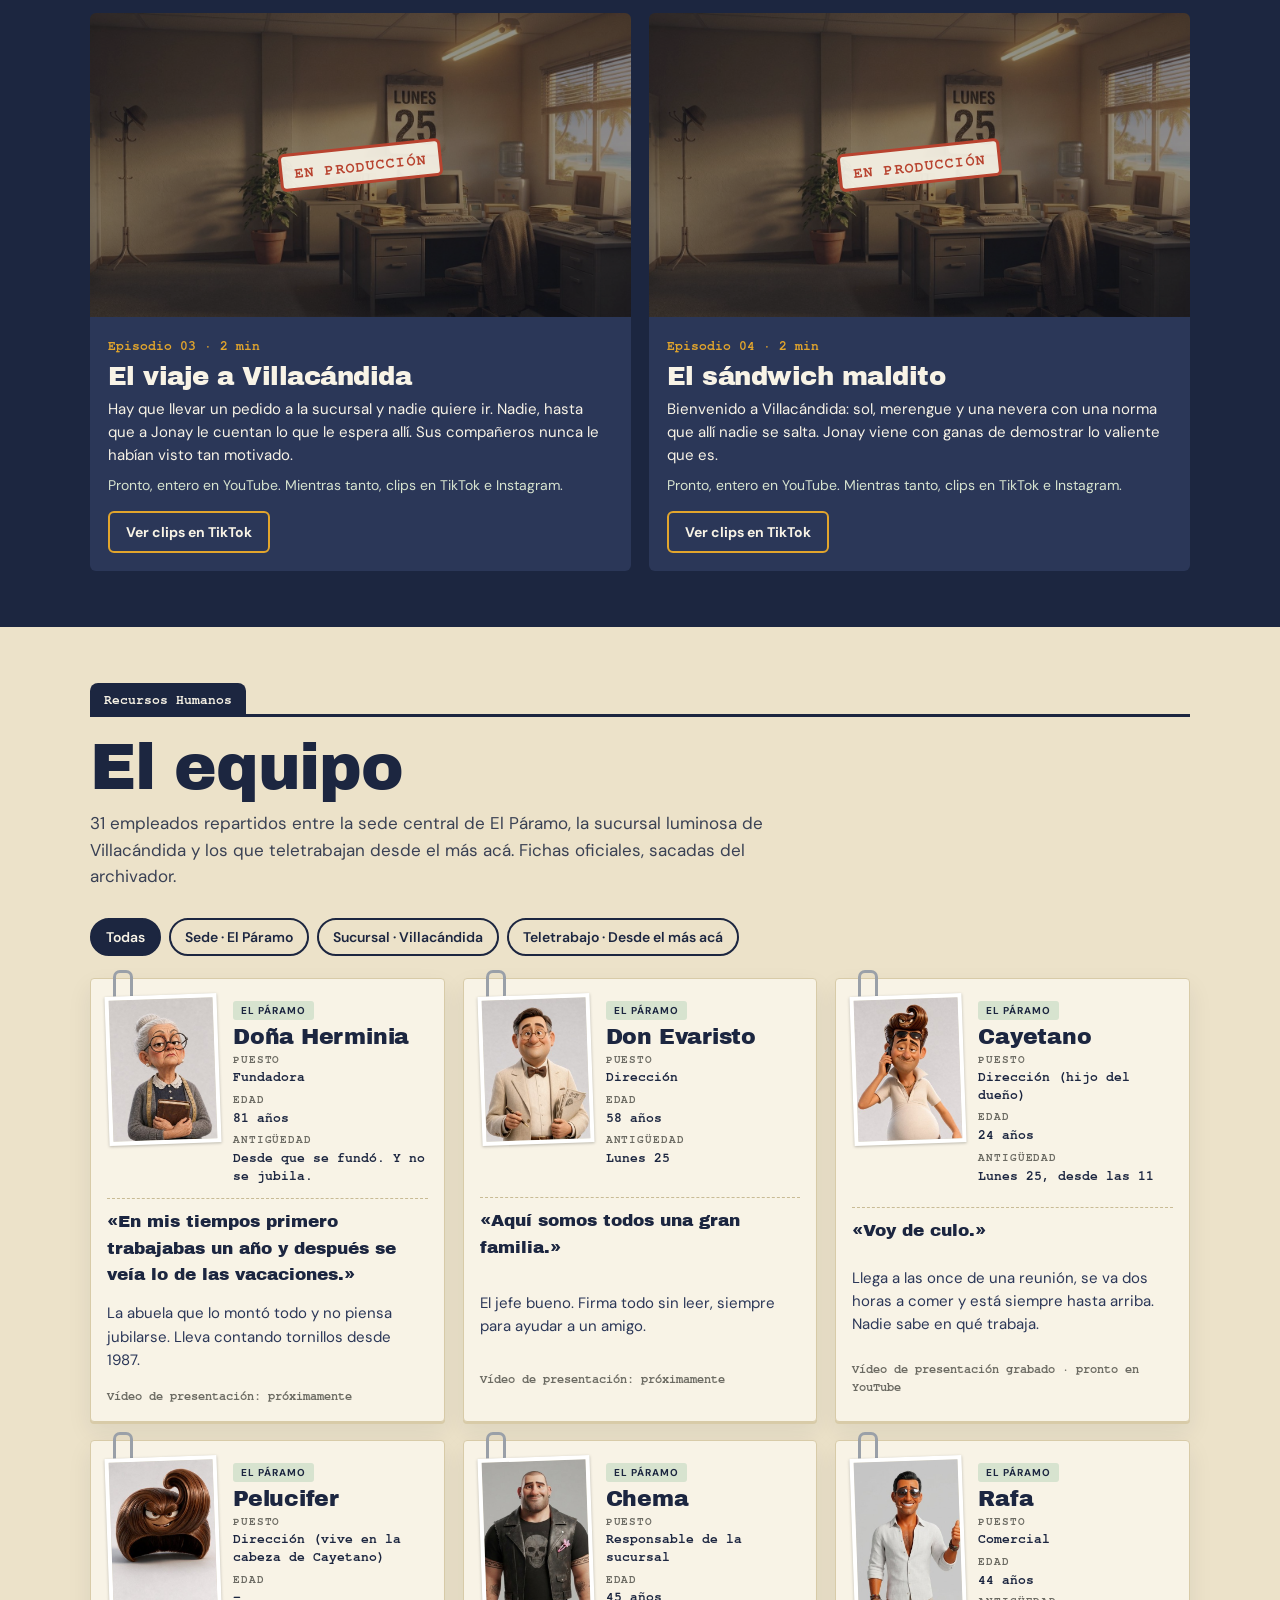
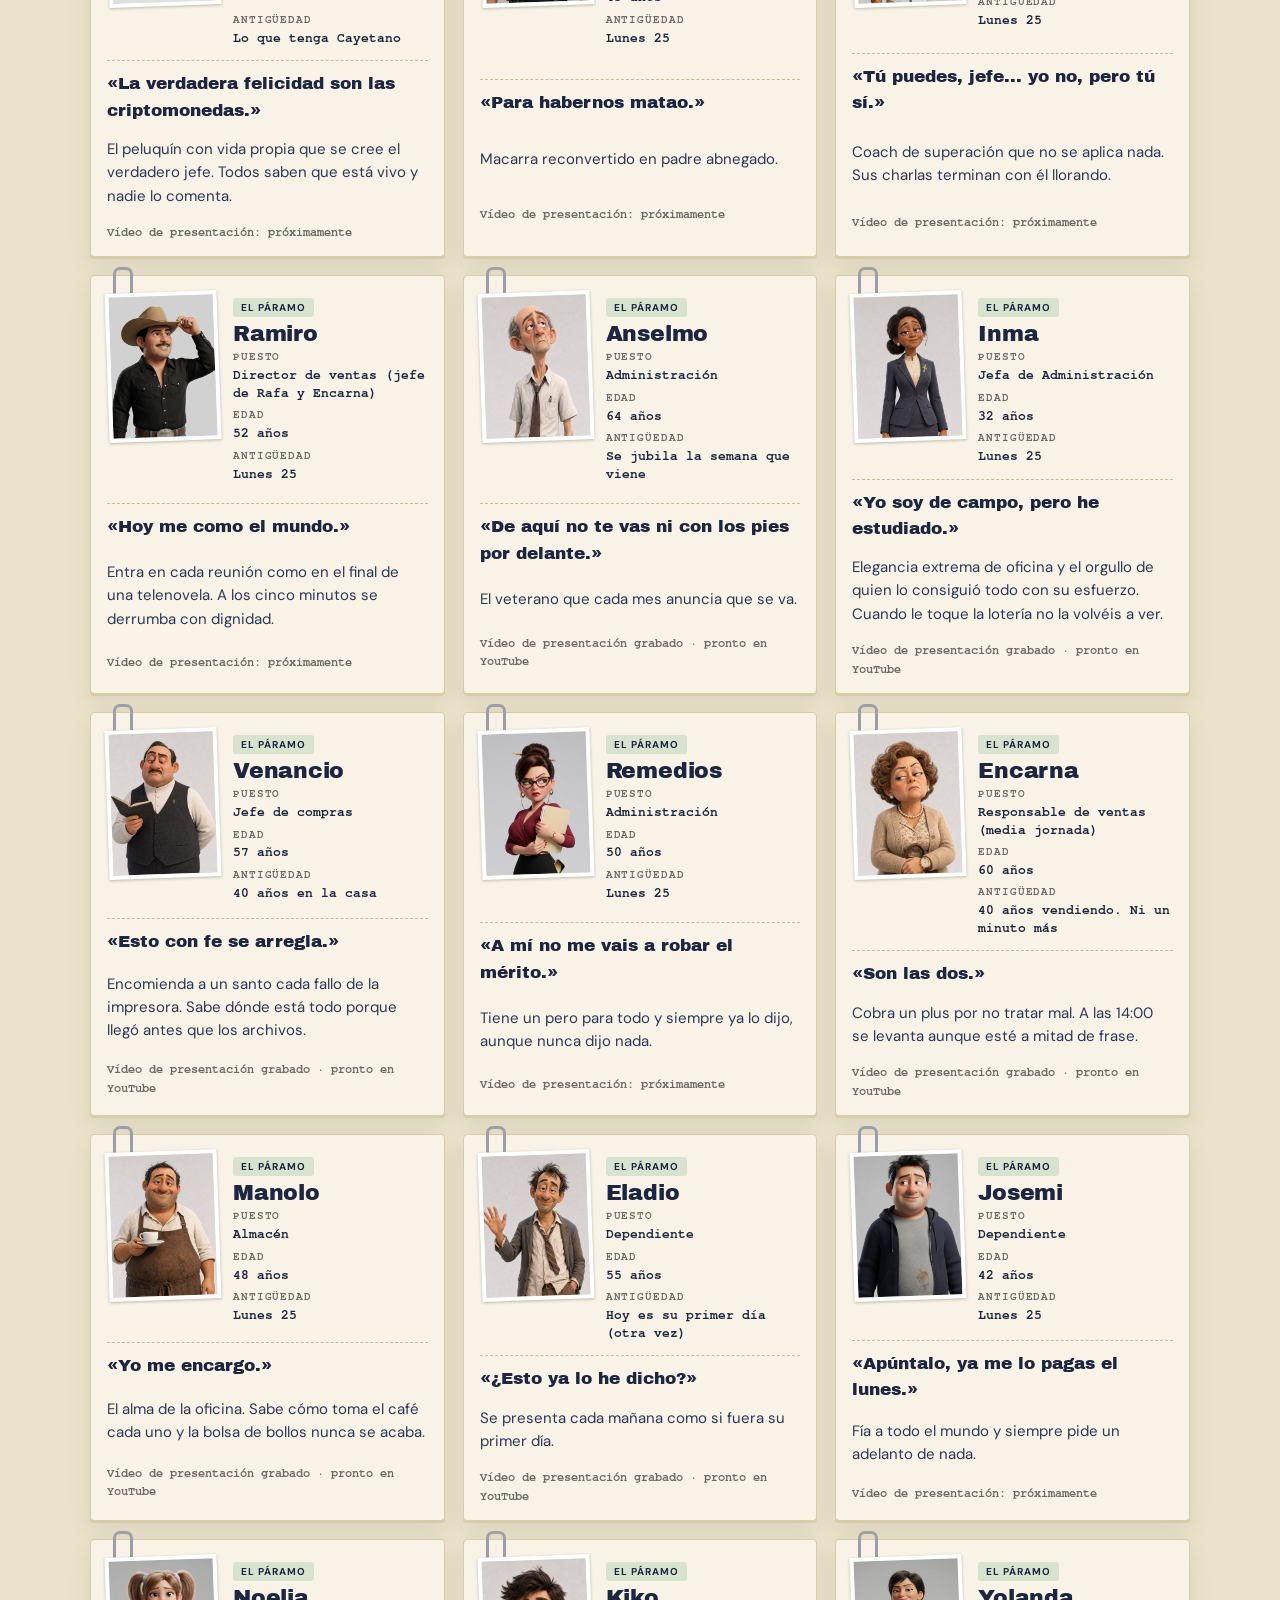
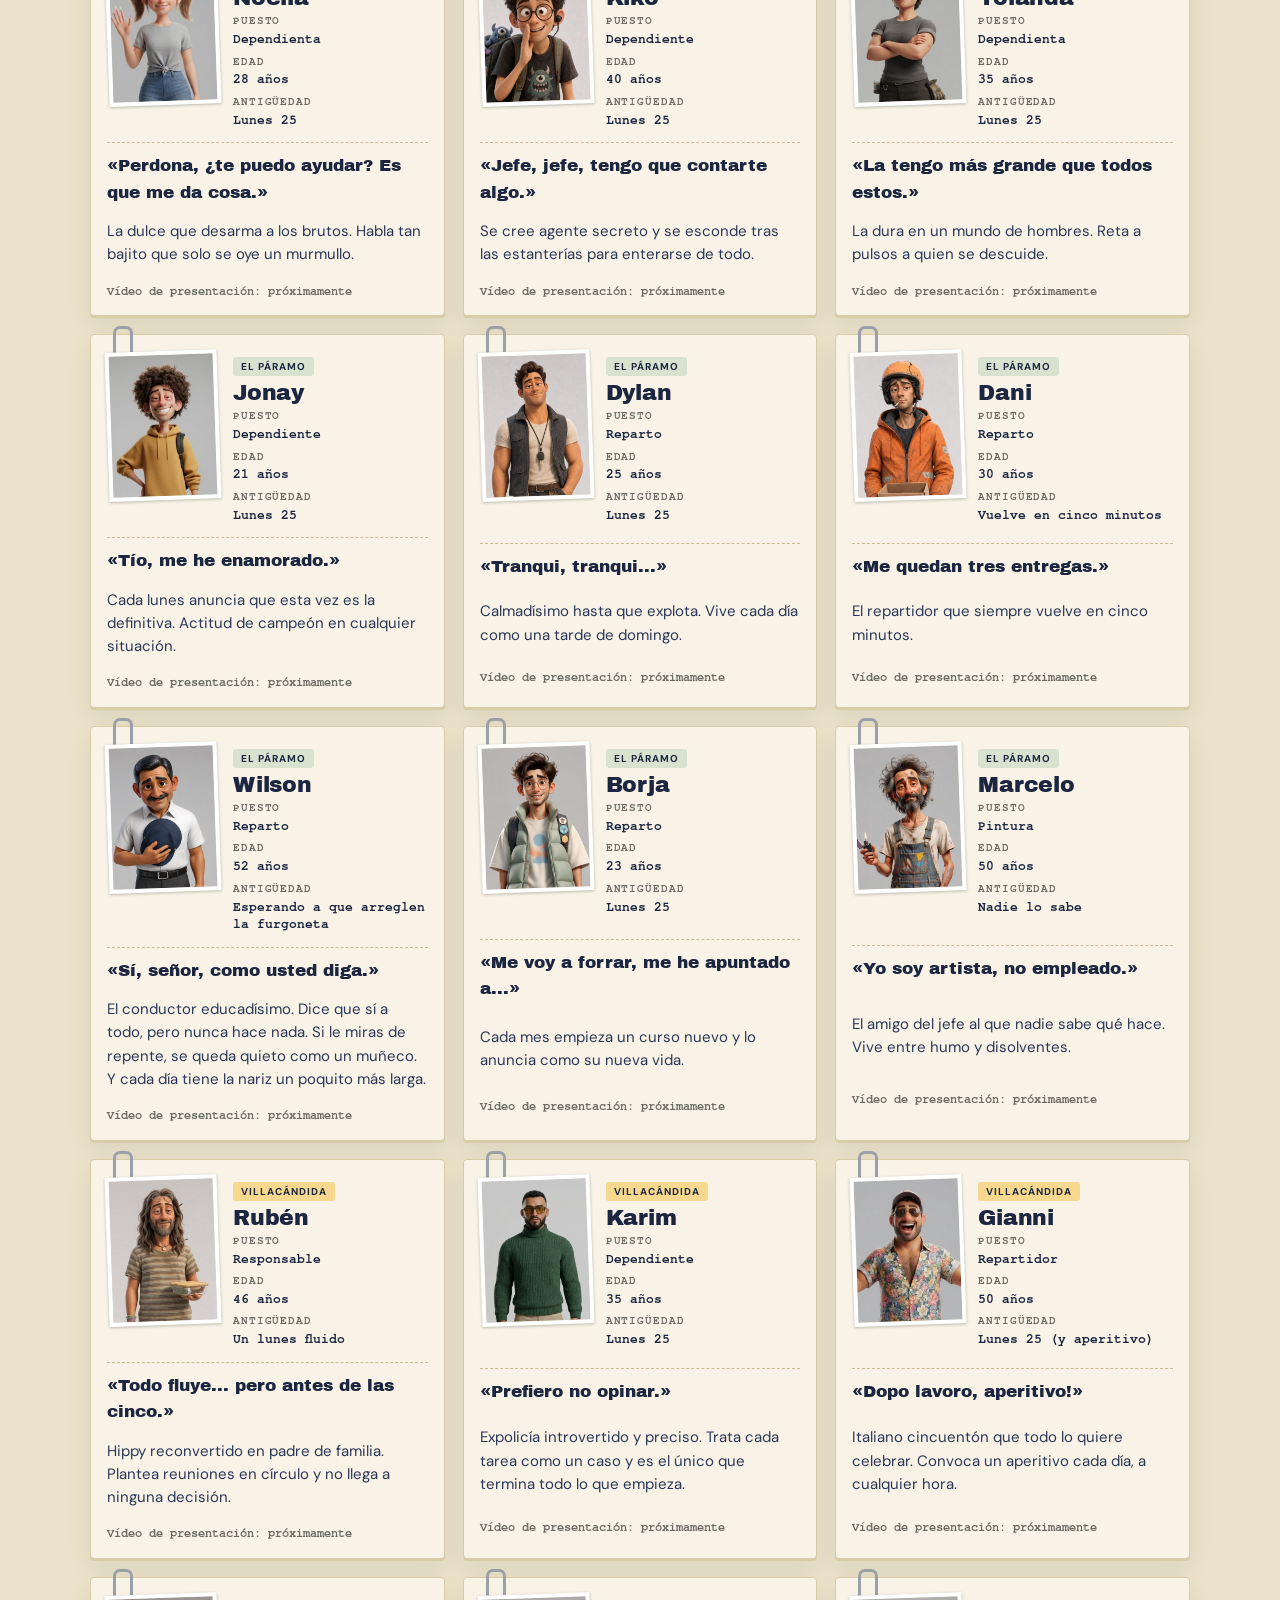
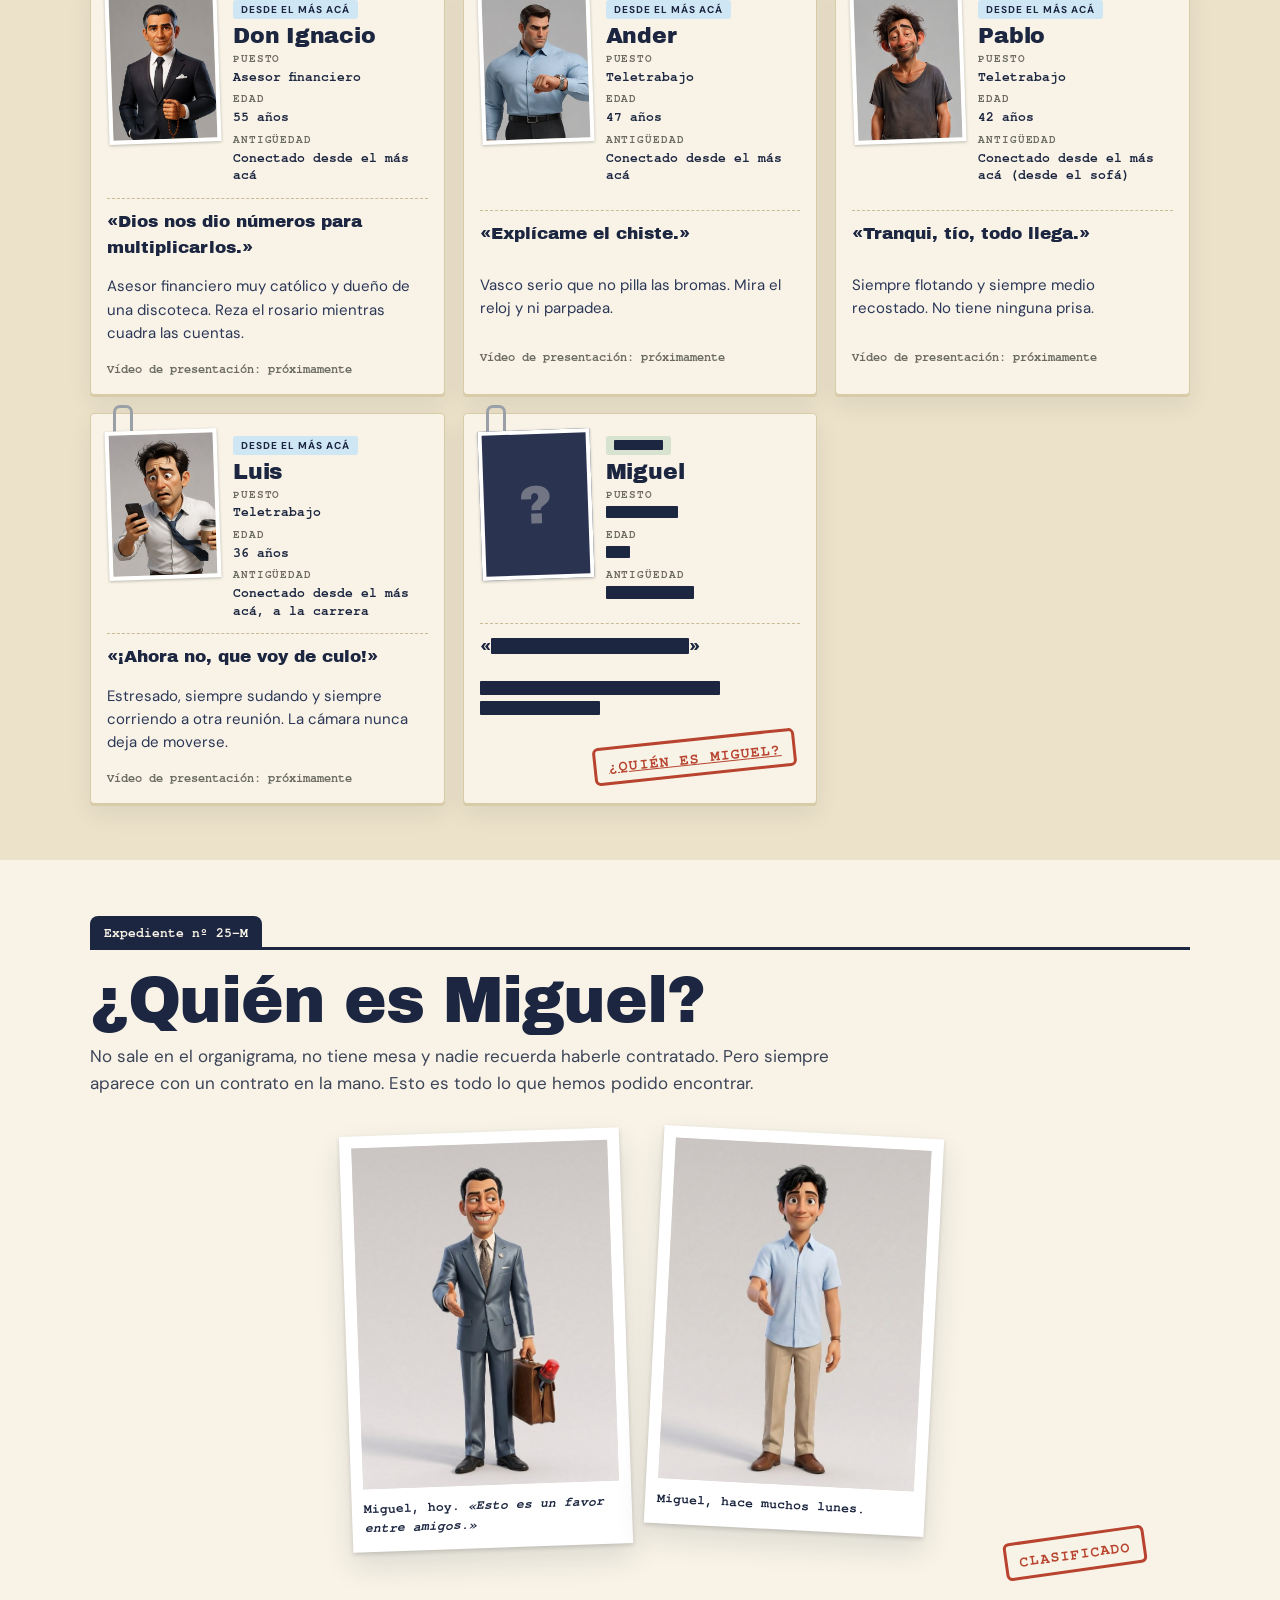
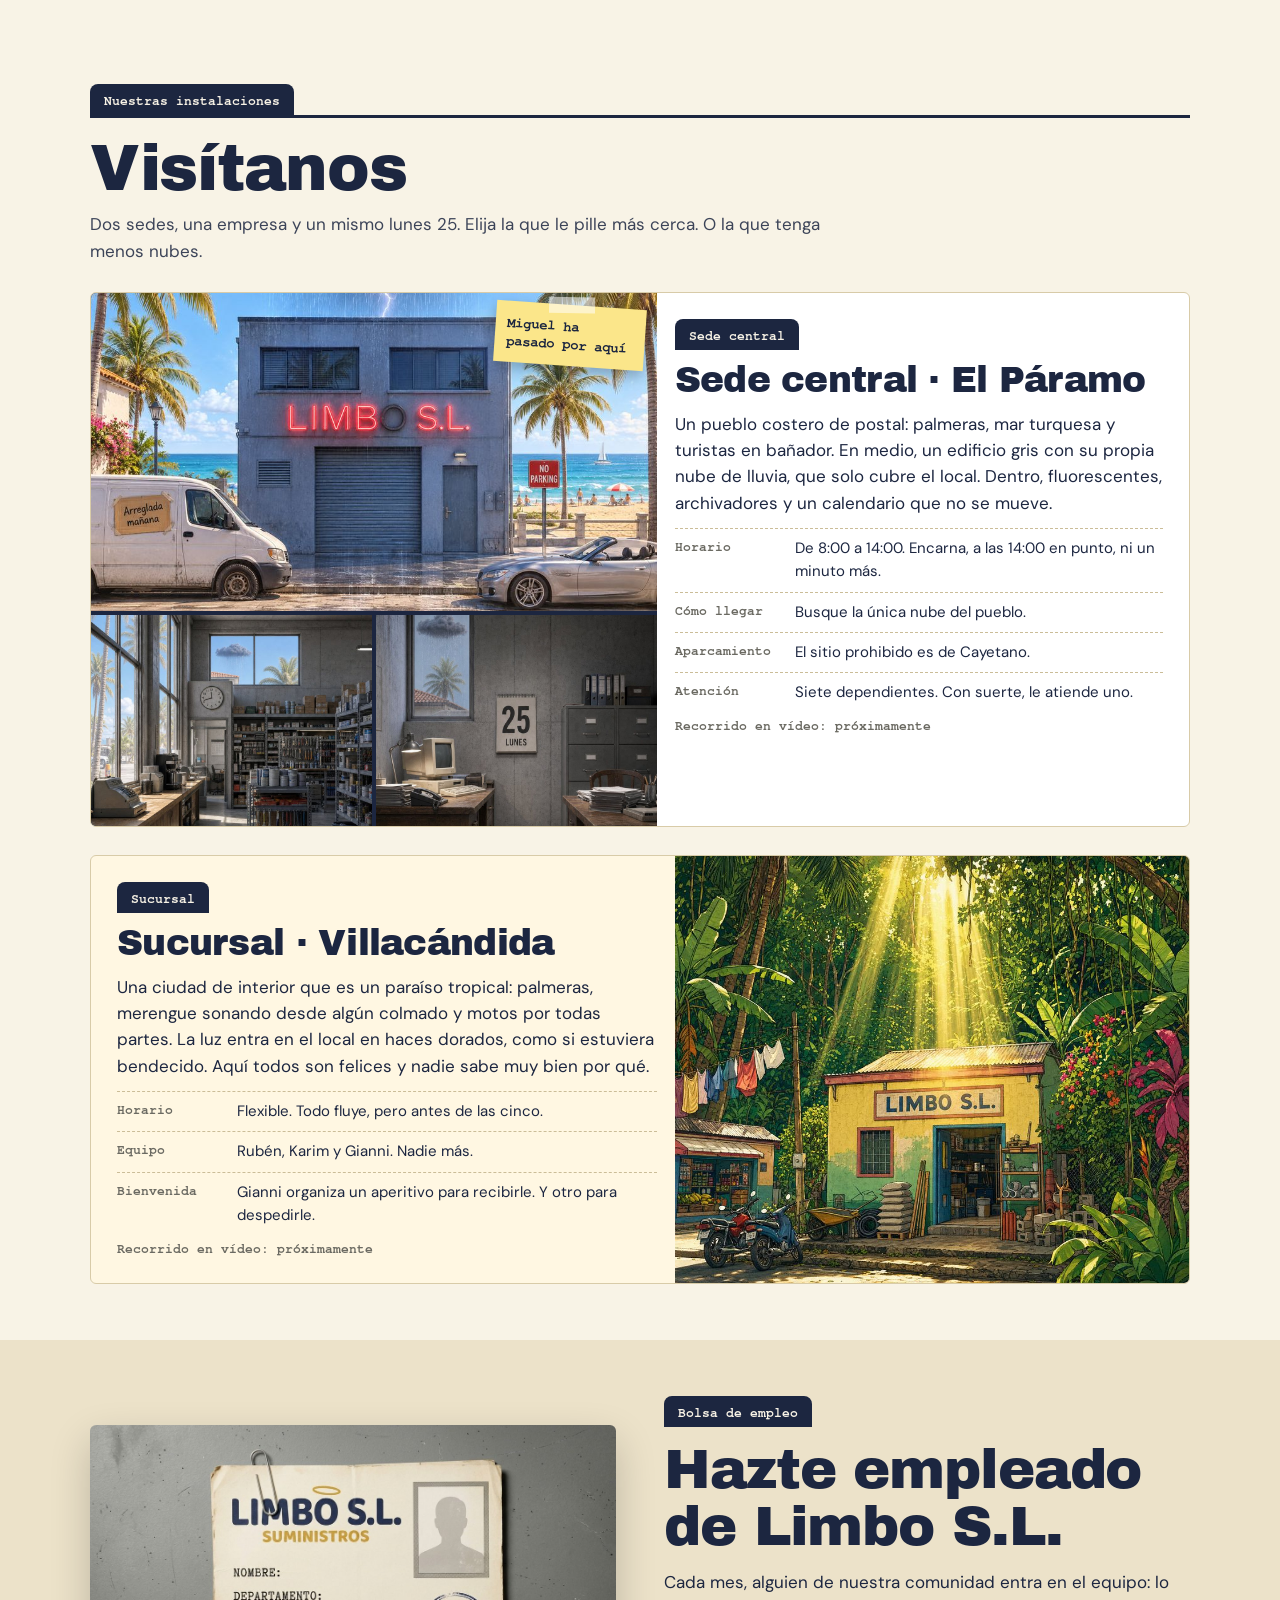
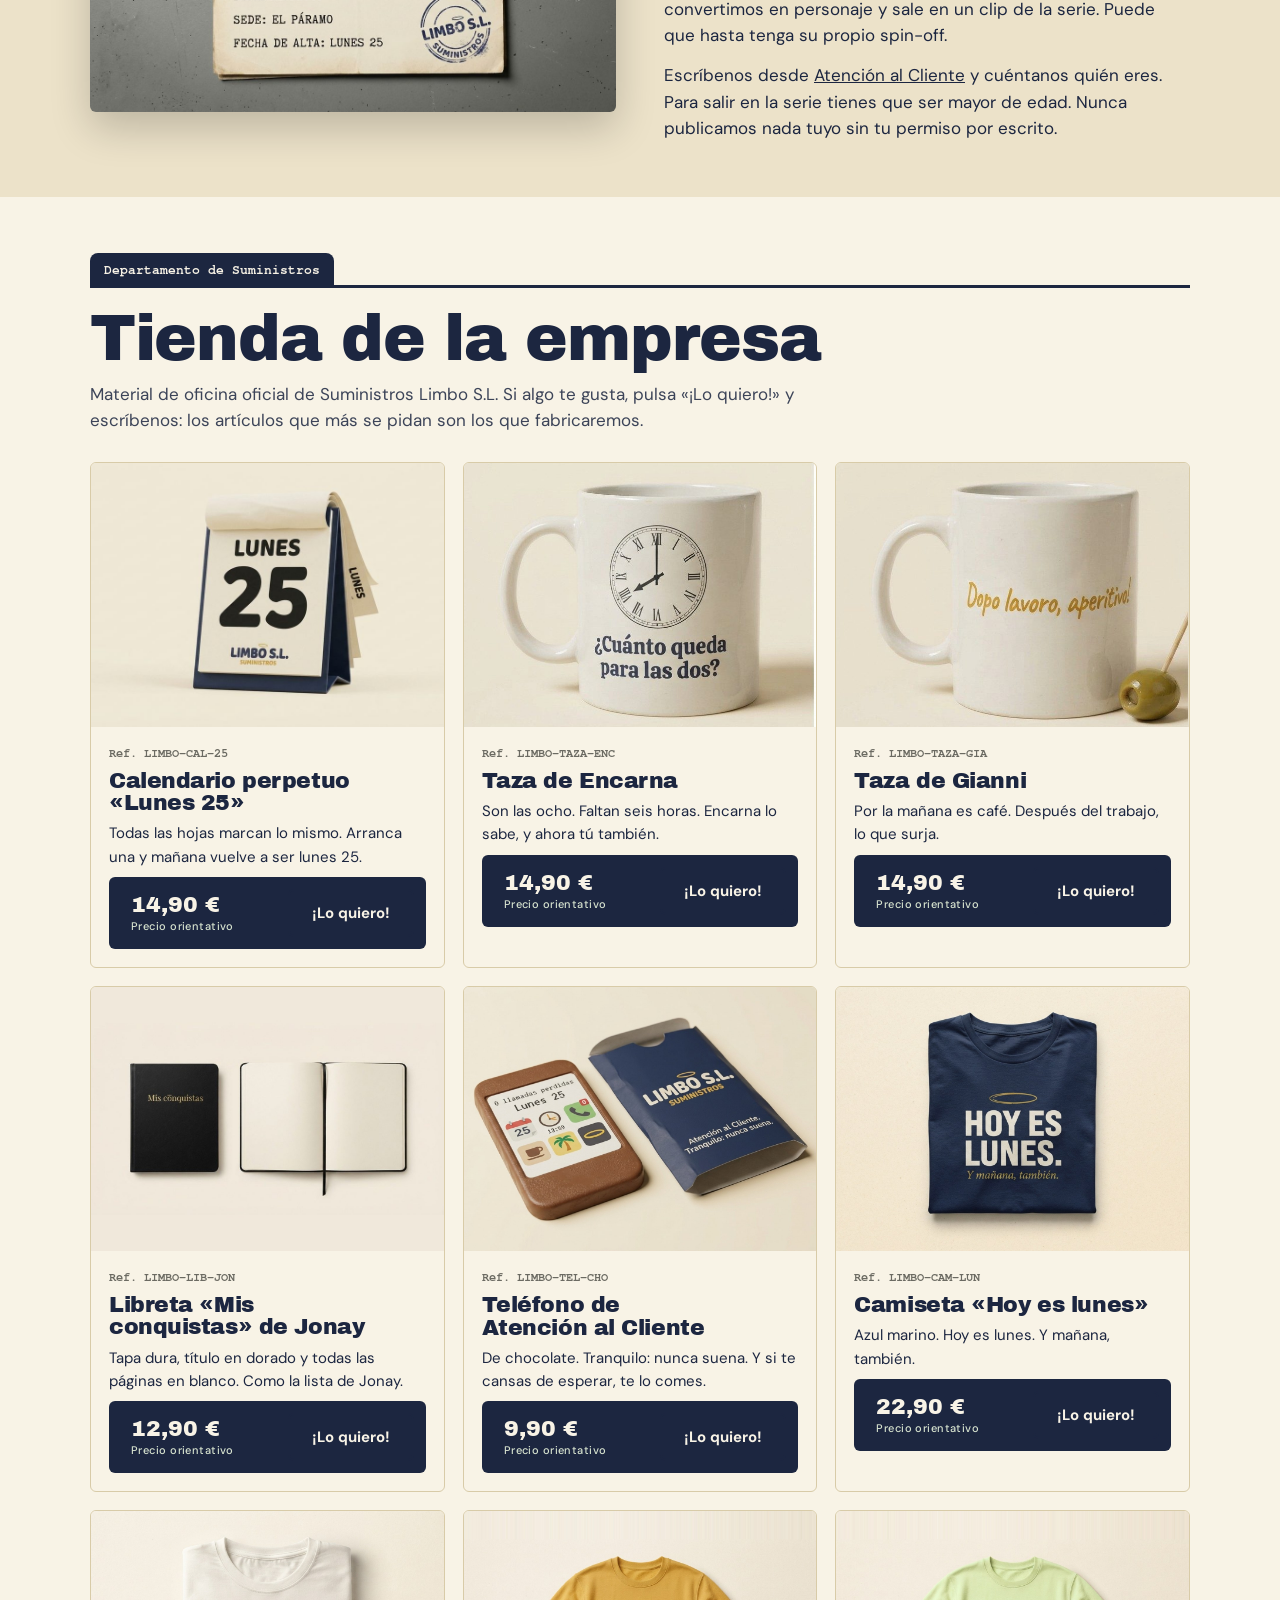
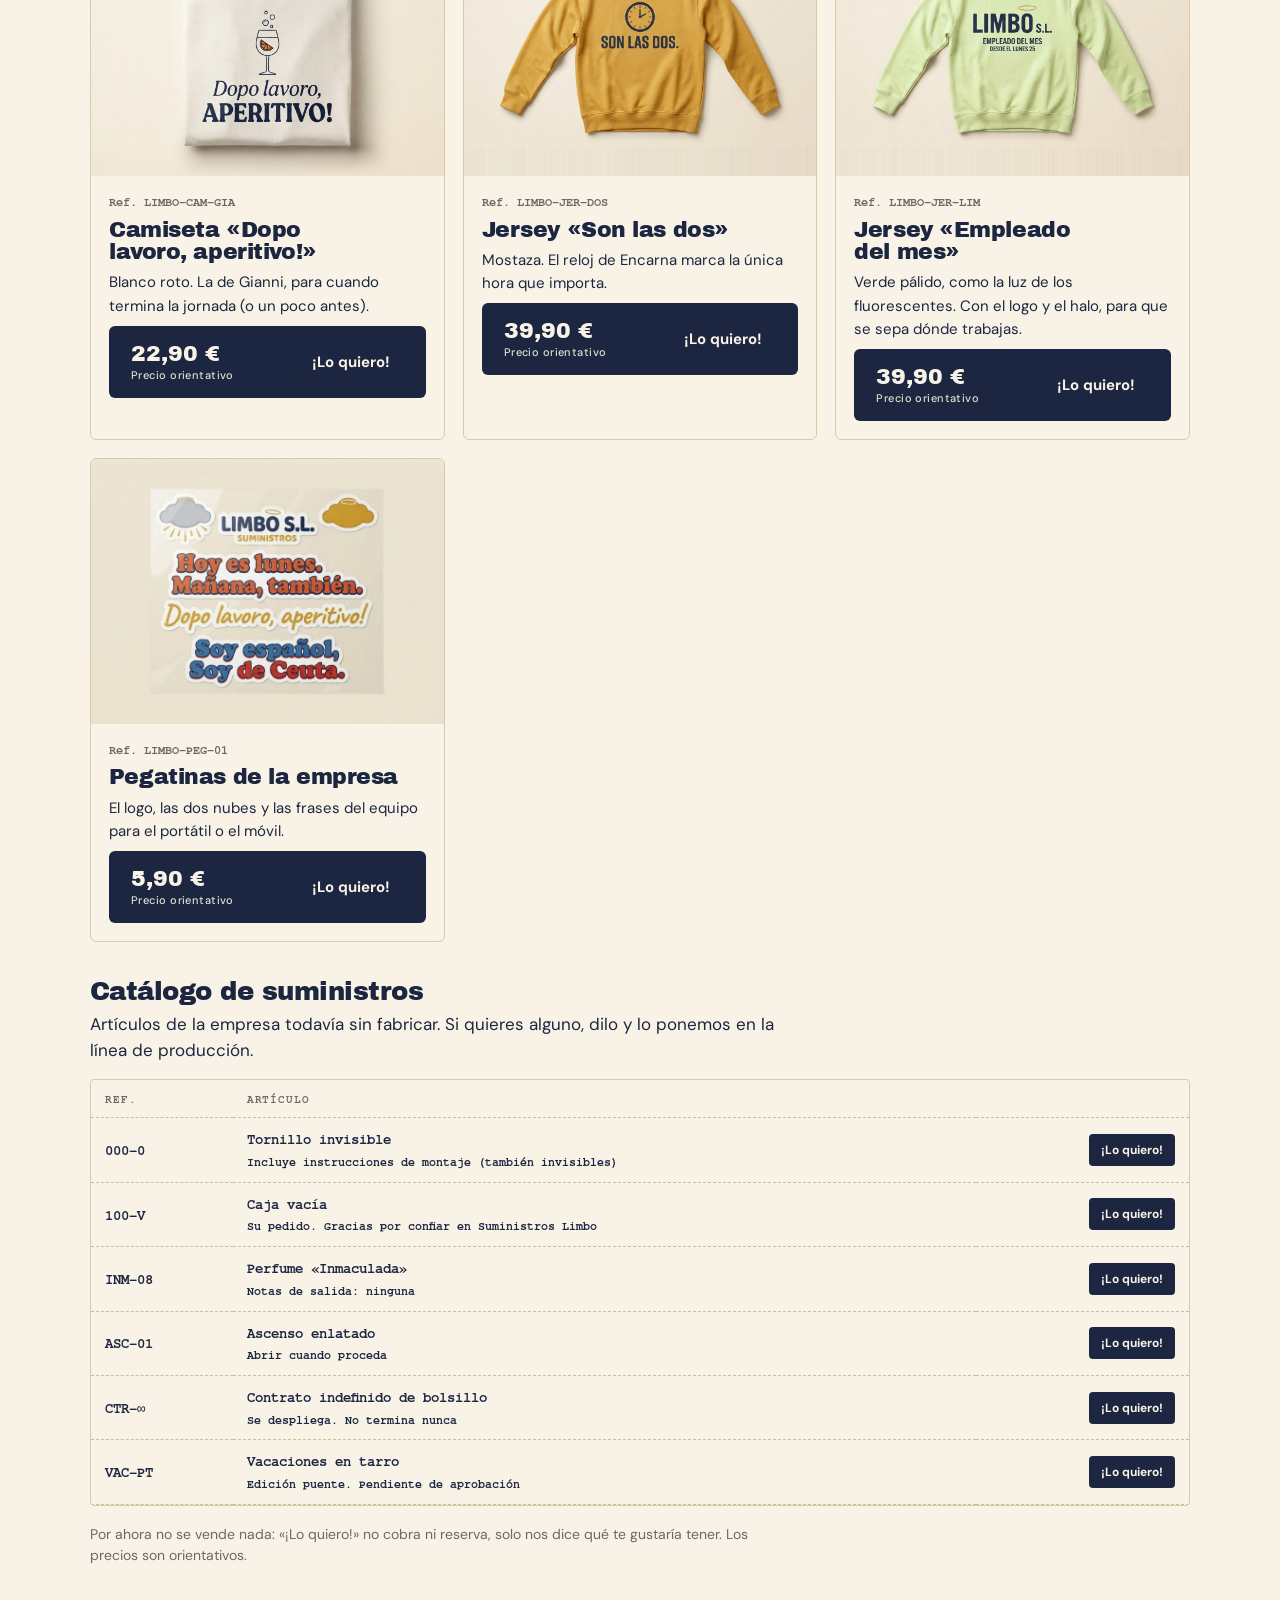
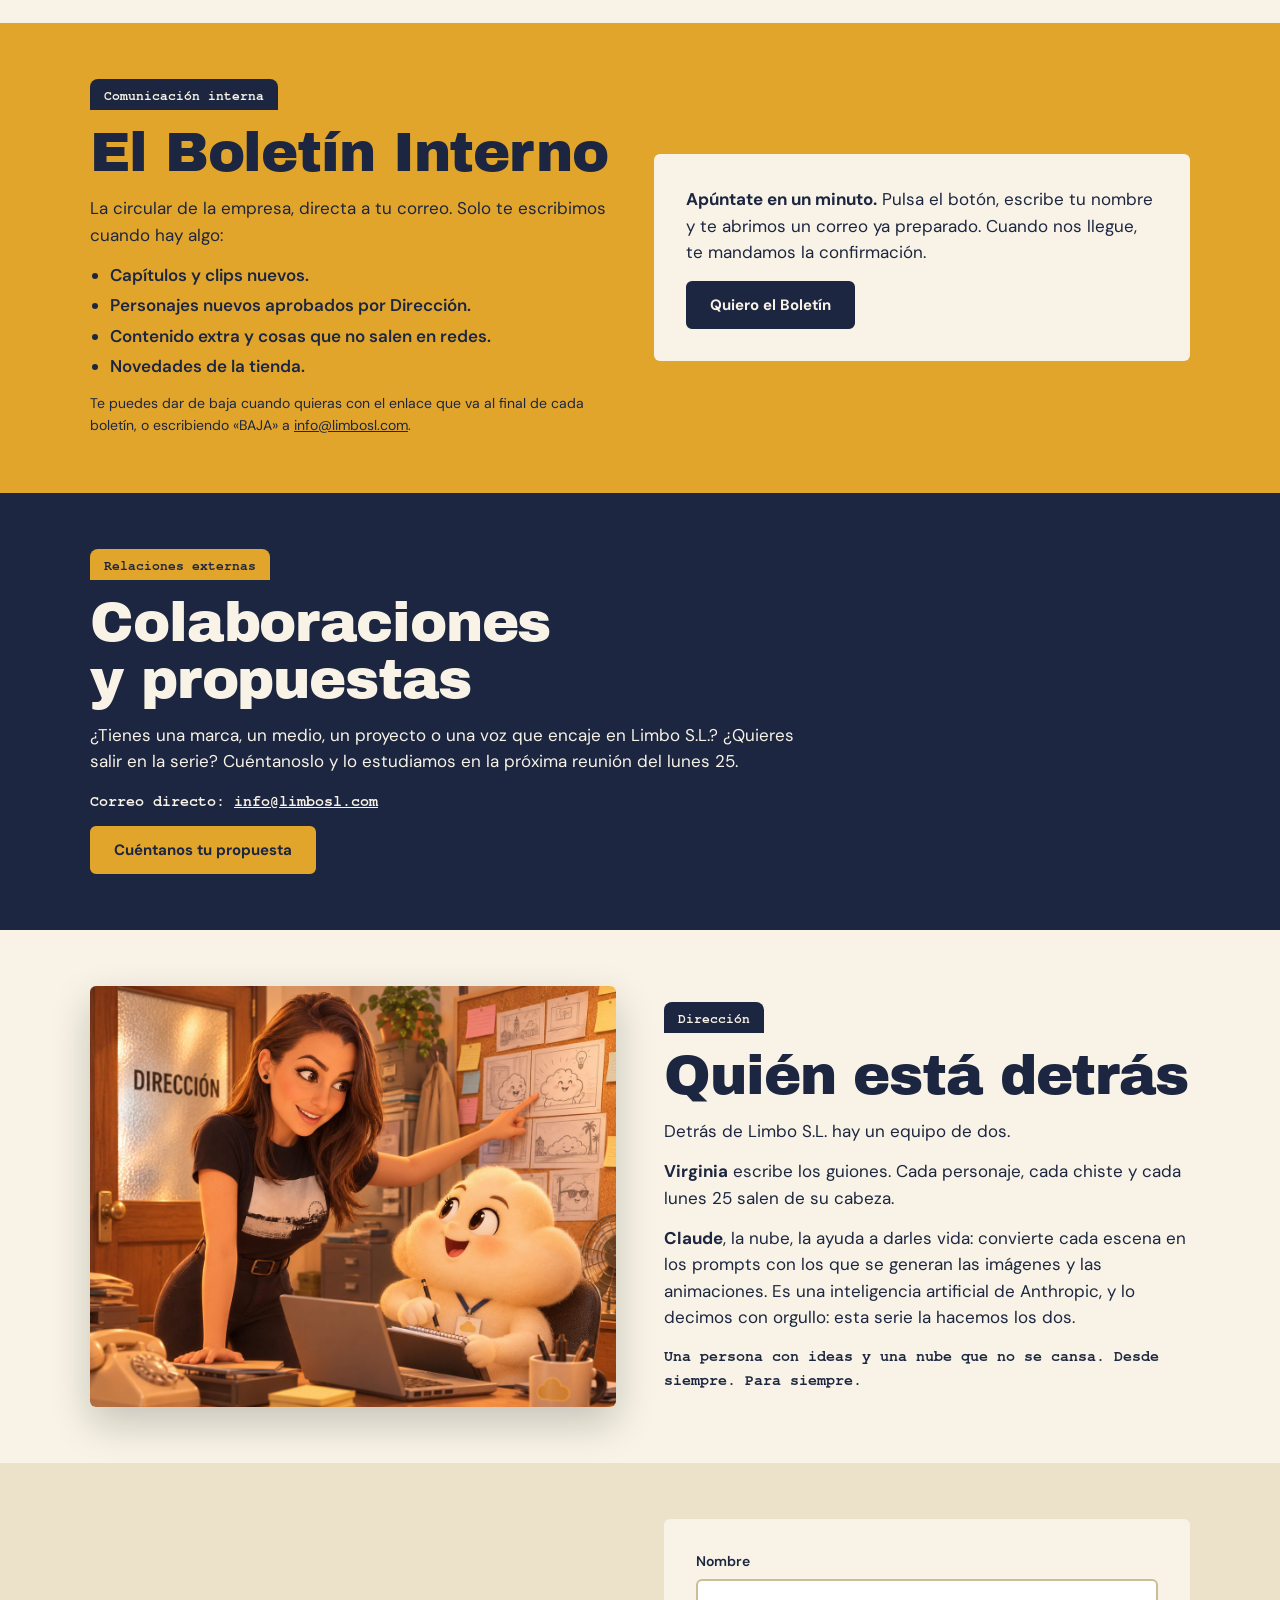
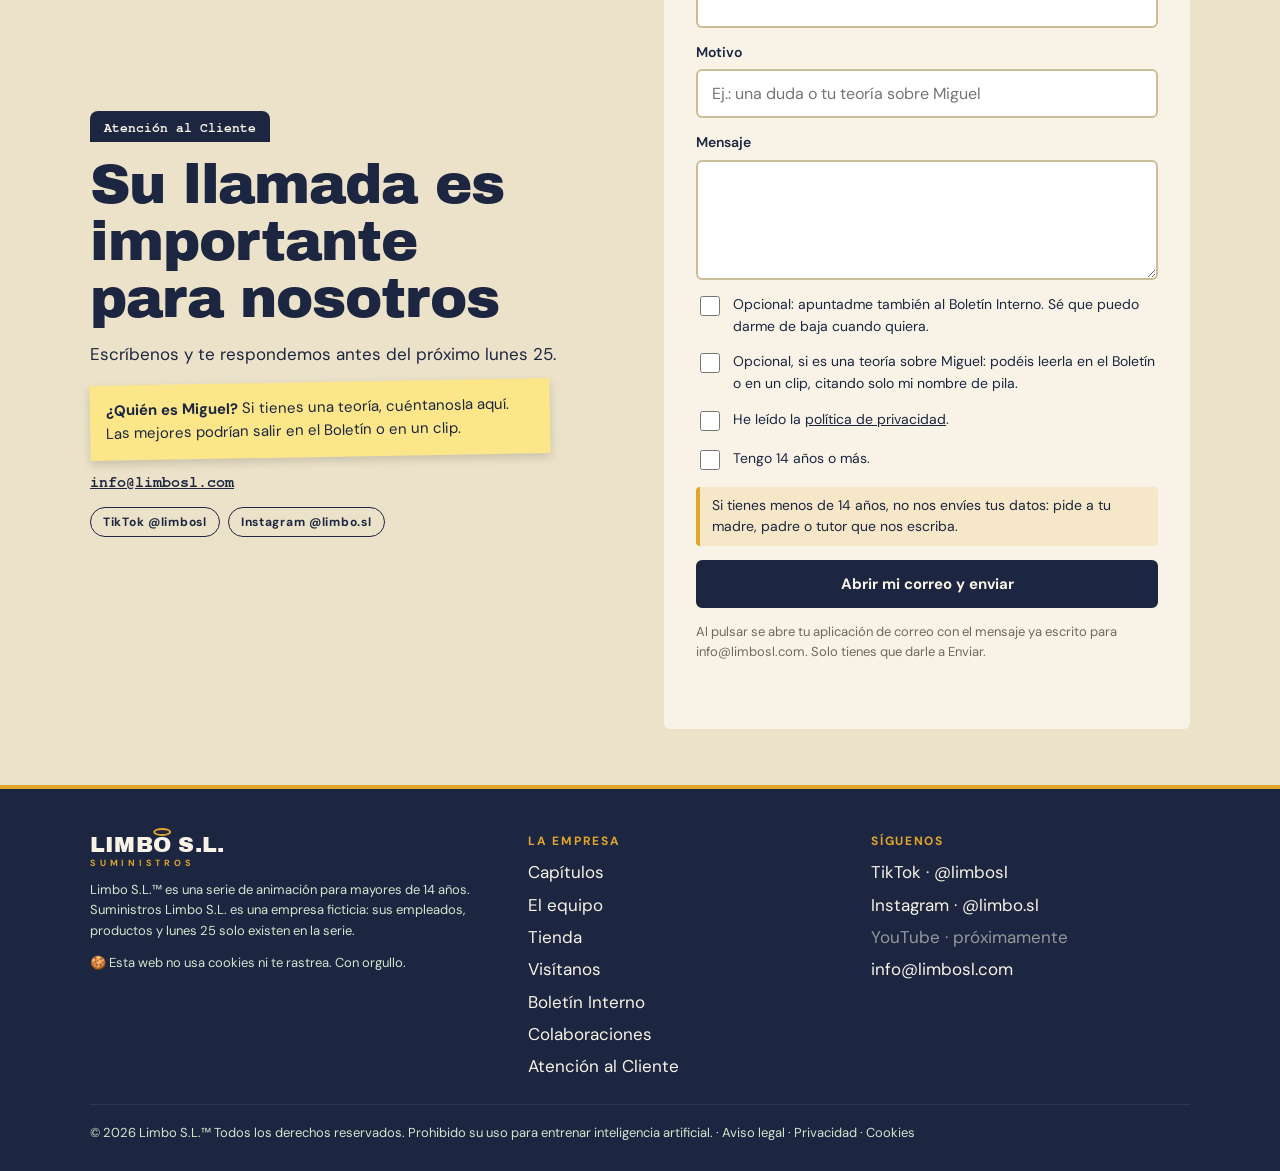
==== commit d815a580: "Teletrabajo desde el más acá y expediente de Miguel con sus fotos Añade a Don Ignacio, Ander, Pablo " ====
--- a/index.html
+++ b/index.html
@@ -89,14 +89,36 @@
       <span class="pestana">Recursos Humanos</span>
       <div class="cabeza">
         <h2>El equipo</h2>
-        <p><span id="total-plantilla">26</span> empleados repartidos entre la sede central de El Páramo y la sucursal luminosa de Villacándida. Fichas oficiales, sacadas del archivador.</p>
+        <p><span id="total-plantilla">31</span> empleados repartidos entre la sede central de El Páramo, la sucursal luminosa de Villacándida y los que teletrabajan desde el más acá. Fichas oficiales, sacadas del archivador.</p>
       </div>
       <div class="filtros" role="group" aria-label="Filtrar por sede">
         <button type="button" data-f="todas" aria-pressed="true">Todas</button>
         <button type="button" data-f="paramo" aria-pressed="false">Sede · El Páramo</button>
         <button type="button" data-f="villa" aria-pressed="false">Sucursal · Villacándida</button>
+        <button type="button" data-f="remoto" aria-pressed="false">Teletrabajo · Desde el más acá</button>
       </div>
       <div class="fichas" id="fichas"></div>
+    </div>
+  </section>
+
+  <section class="seccion folio" id="miguel">
+    <div class="wrap">
+      <span class="pestana">Expediente nº 25-M</span>
+      <div class="cabeza">
+        <h2>¿Quién es Miguel?</h2>
+        <p>No sale en el organigrama, no tiene mesa y nadie recuerda haberle contratado. Pero siempre aparece con un contrato en la mano. Esto es todo lo que hemos podido encontrar.</p>
+      </div>
+      <div class="expediente">
+        <figure class="polaroid">
+          <img src="img/miguel.jpg" alt="Miguel: traje azul brillante, bigote fino, sonrisa demasiado perfecta y un maletín con una sirena de alarma" loading="lazy">
+          <figcaption>Miguel, hoy. <em>«Esto es un favor entre amigos.»</em></figcaption>
+        </figure>
+        <figure class="polaroid girada">
+          <img src="img/miguel-joven.jpg" alt="Miguel de joven: camisa azul clara, sonrisa tierna y la mano tendida" loading="lazy">
+          <figcaption>Miguel, hace muchos lunes.</figcaption>
+        </figure>
+        <span class="sello sello-expediente">Clasificado</span>
+      </div>
     </div>
   </section>
 
--- a/css/style.css
+++ b/css/style.css
@@ -354,3 +354,14 @@
 .nota-form { font-size: 13px; color: var(--gris); margin: 0; }
 .boletin-alta { display: grid; gap: 16px; align-content: start; }
 .boletin-alta .btn { justify-self: start; }
+
+/* Teletrabajo · desde el más acá */
+.ficha .sede-chip.remoto { background: #cfe6f5; }
+
+/* Expediente de Miguel */
+.expediente { position: relative; display: flex; flex-wrap: wrap; gap: 28px; justify-content: center; align-items: flex-start; padding: 8px 0 24px; }
+.polaroid { margin: 0; background: #fff; padding: 12px 12px 16px; width: min(280px, 80vw); box-shadow: 0 2px 4px rgba(0,0,0,0.15), 0 14px 30px rgba(28,38,64,0.12); transform: rotate(-2deg); }
+.polaroid.girada { transform: rotate(3deg); }
+.polaroid img { width: 100%; aspect-ratio: 3 / 4; object-fit: cover; object-position: top; background: #d9d4c4; display: block; }
+.polaroid figcaption { font-family: var(--maquina); font-size: 13px; line-height: 1.4; padding-top: 10px; color: var(--tinta); }
+.sello-expediente { position: absolute; right: 4%; bottom: 0; transform: rotate(-8deg); }
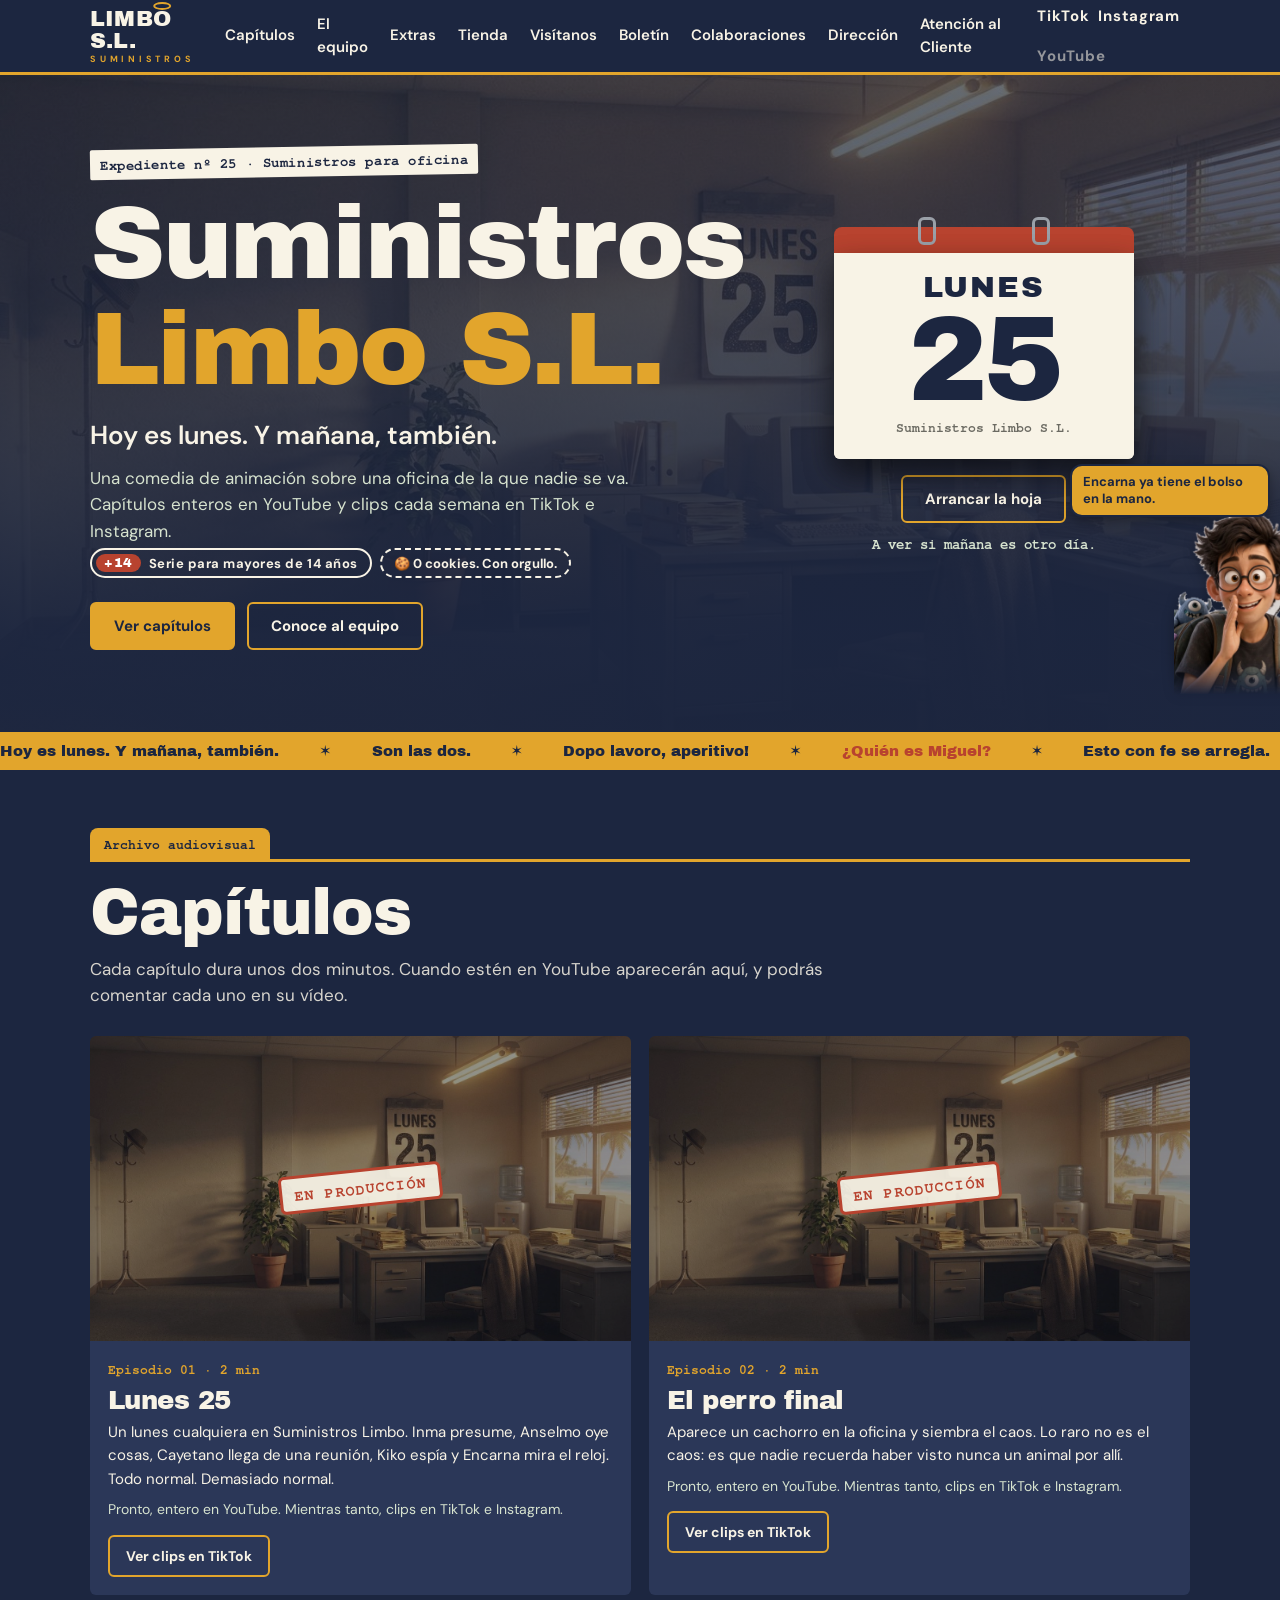
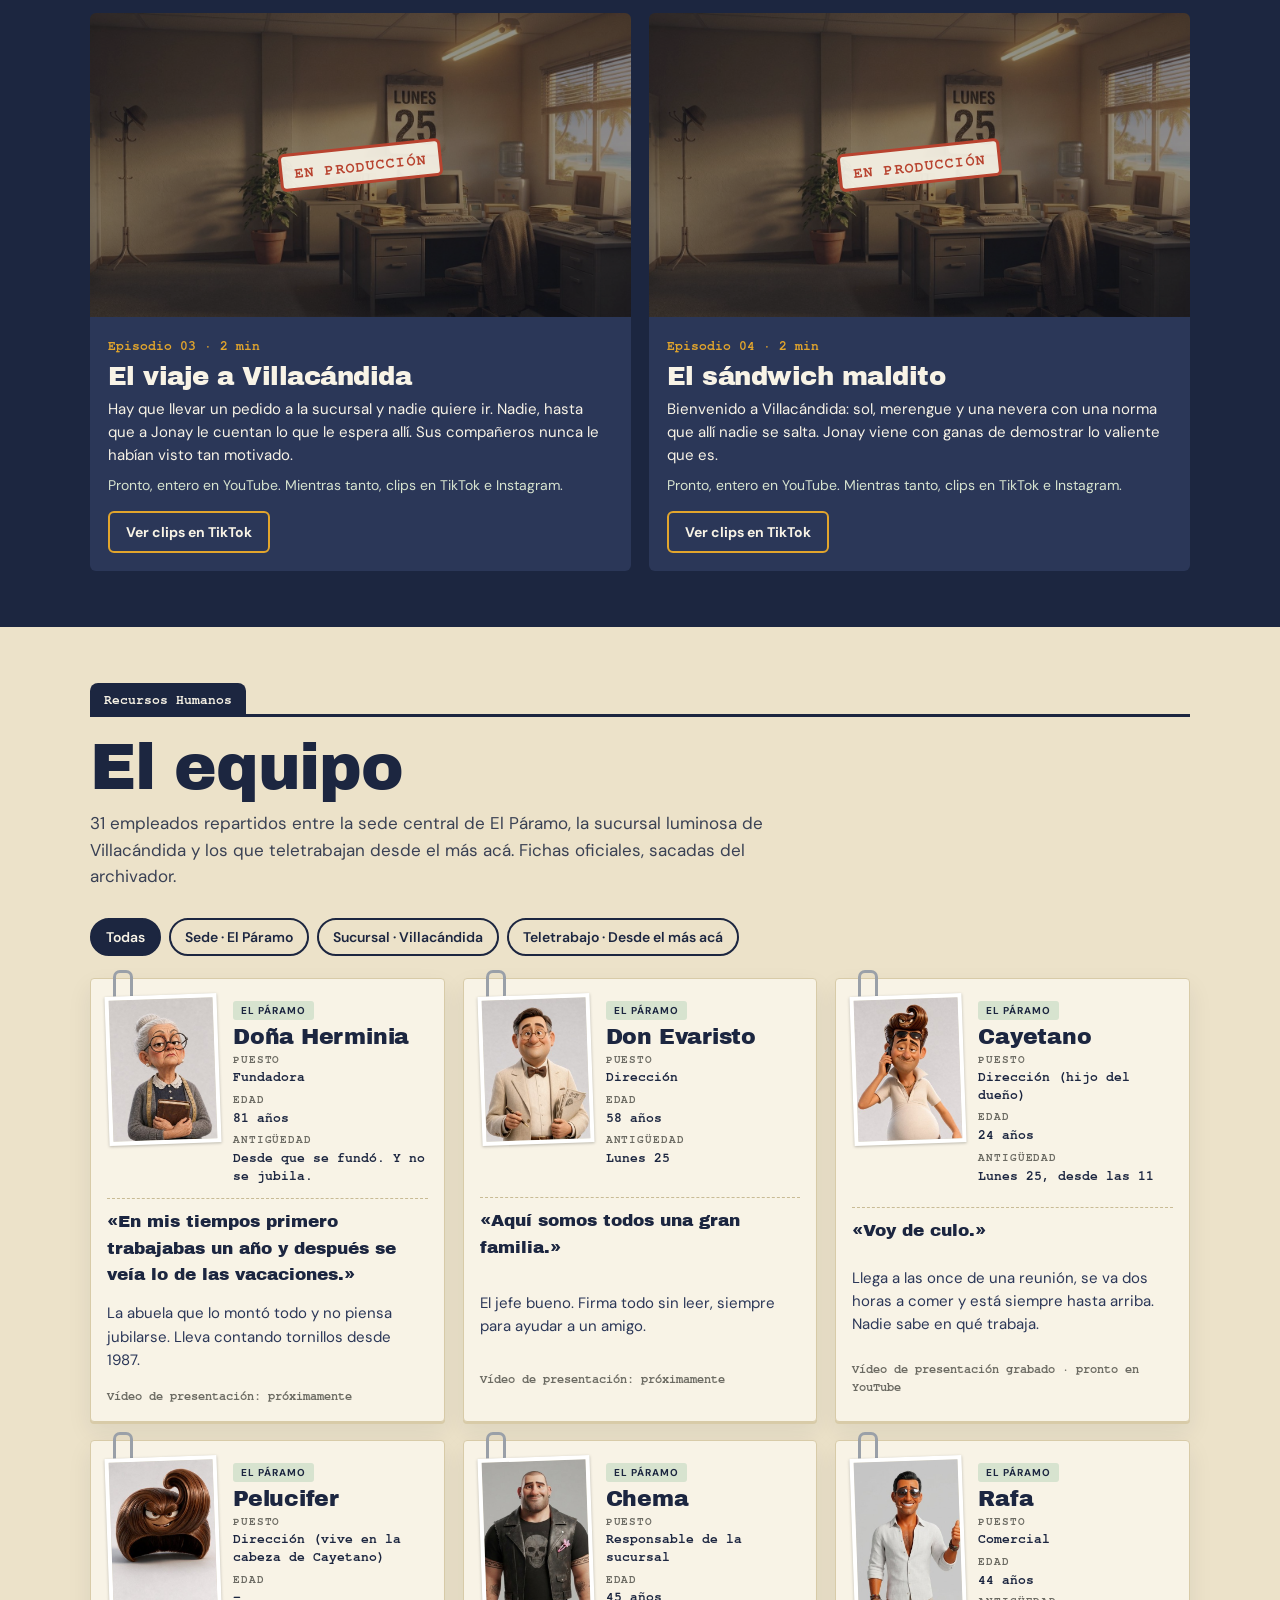
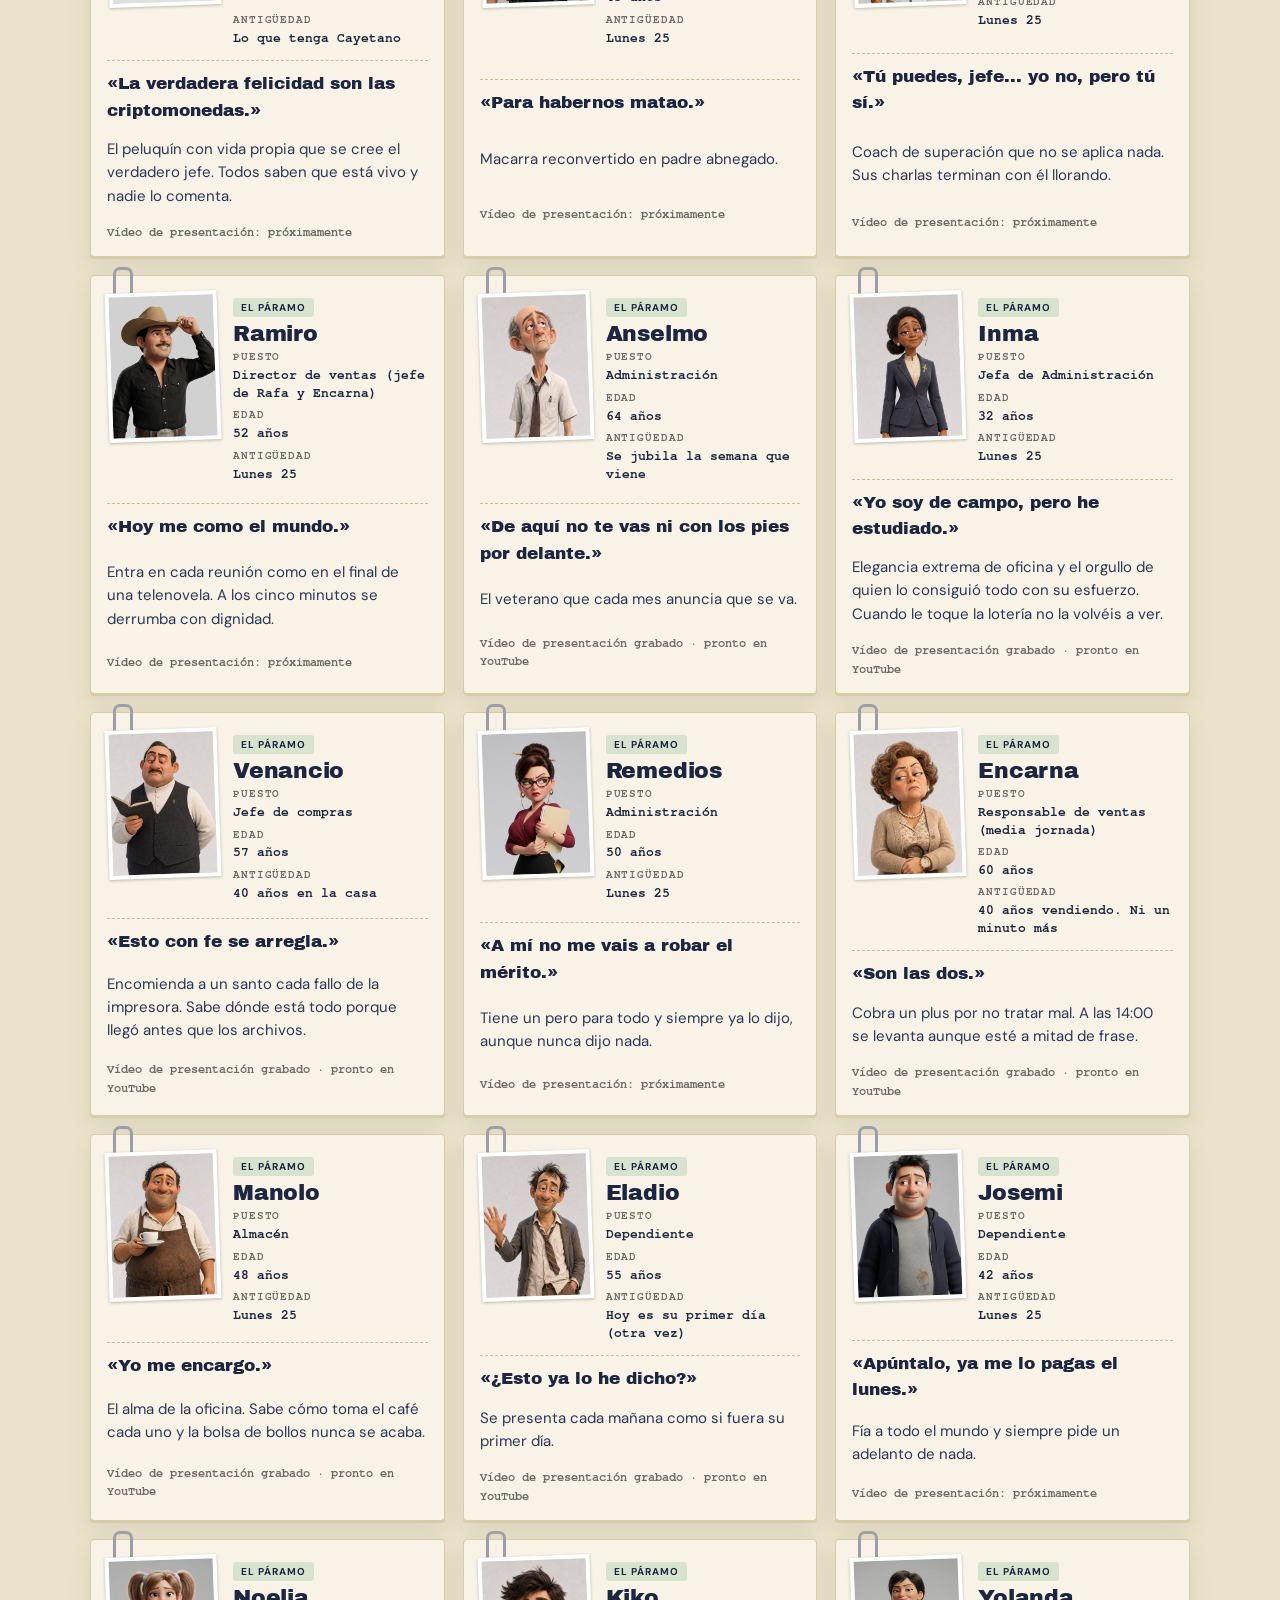
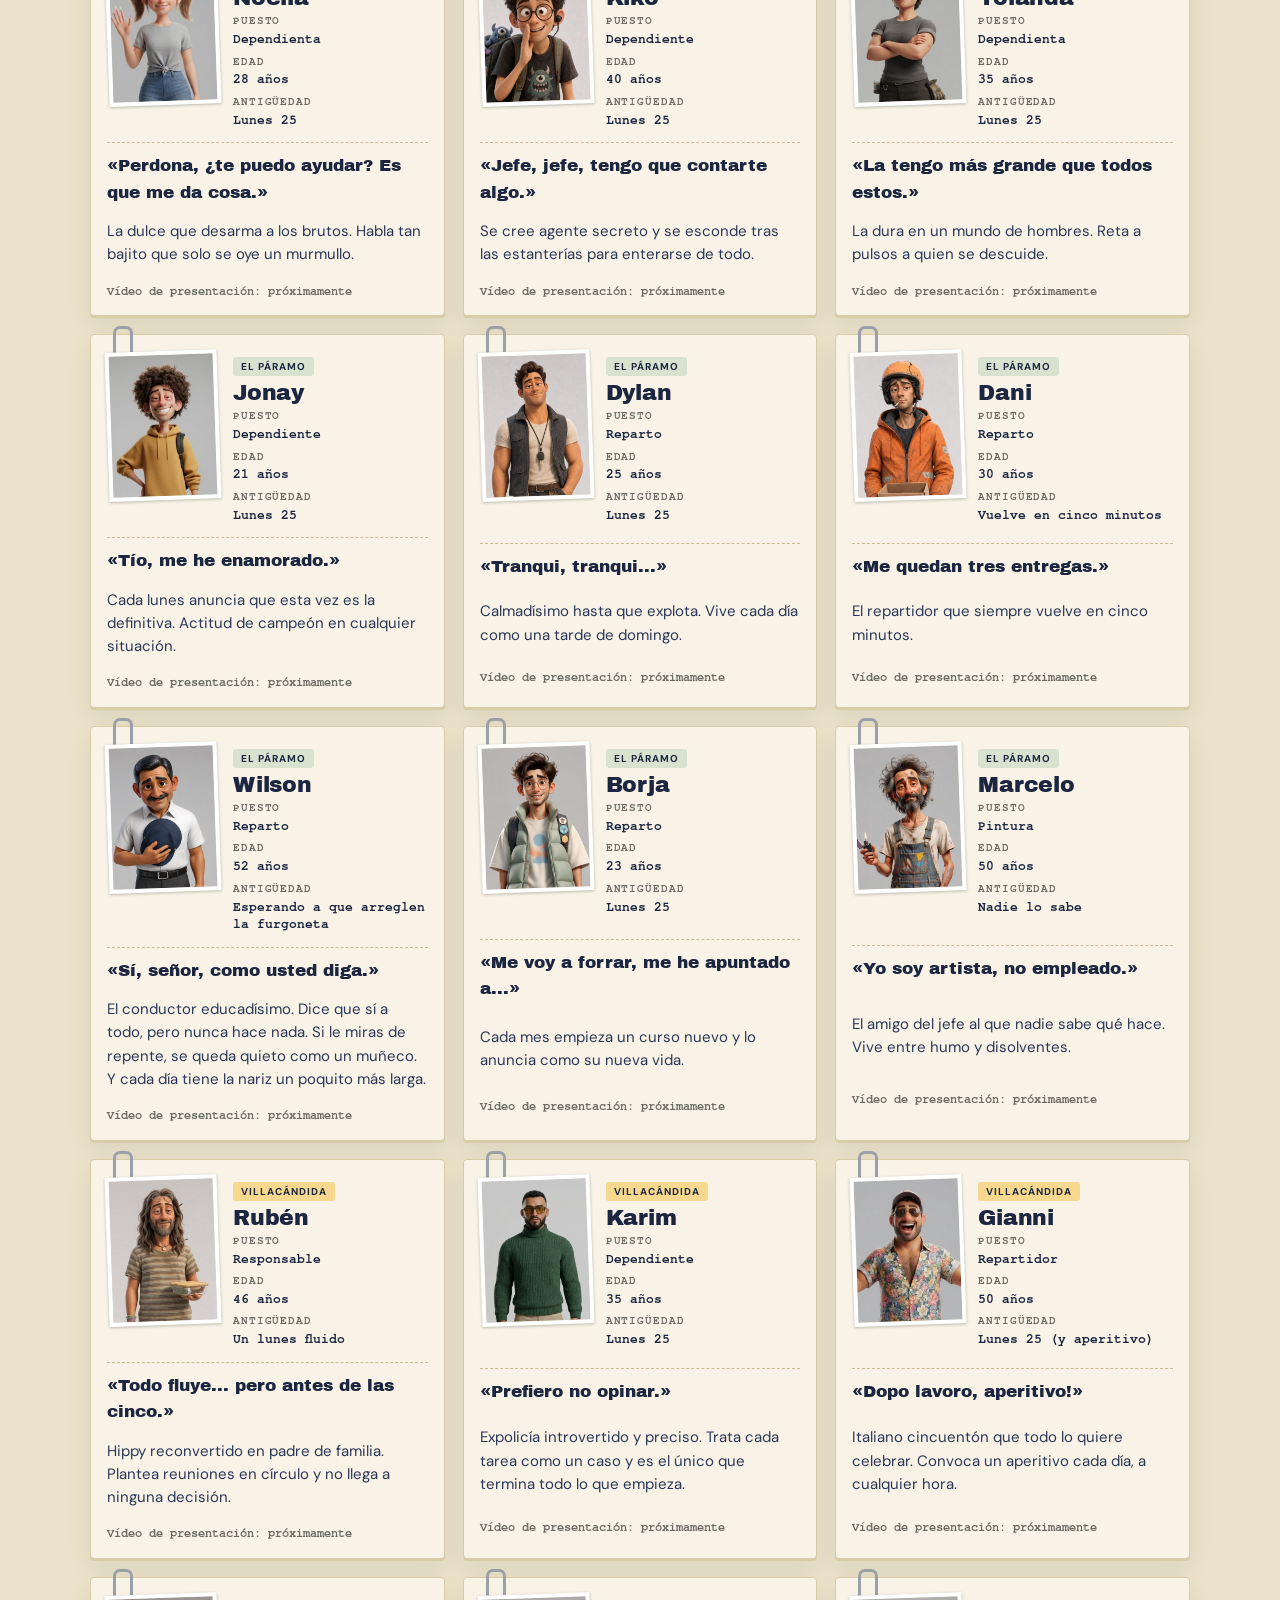
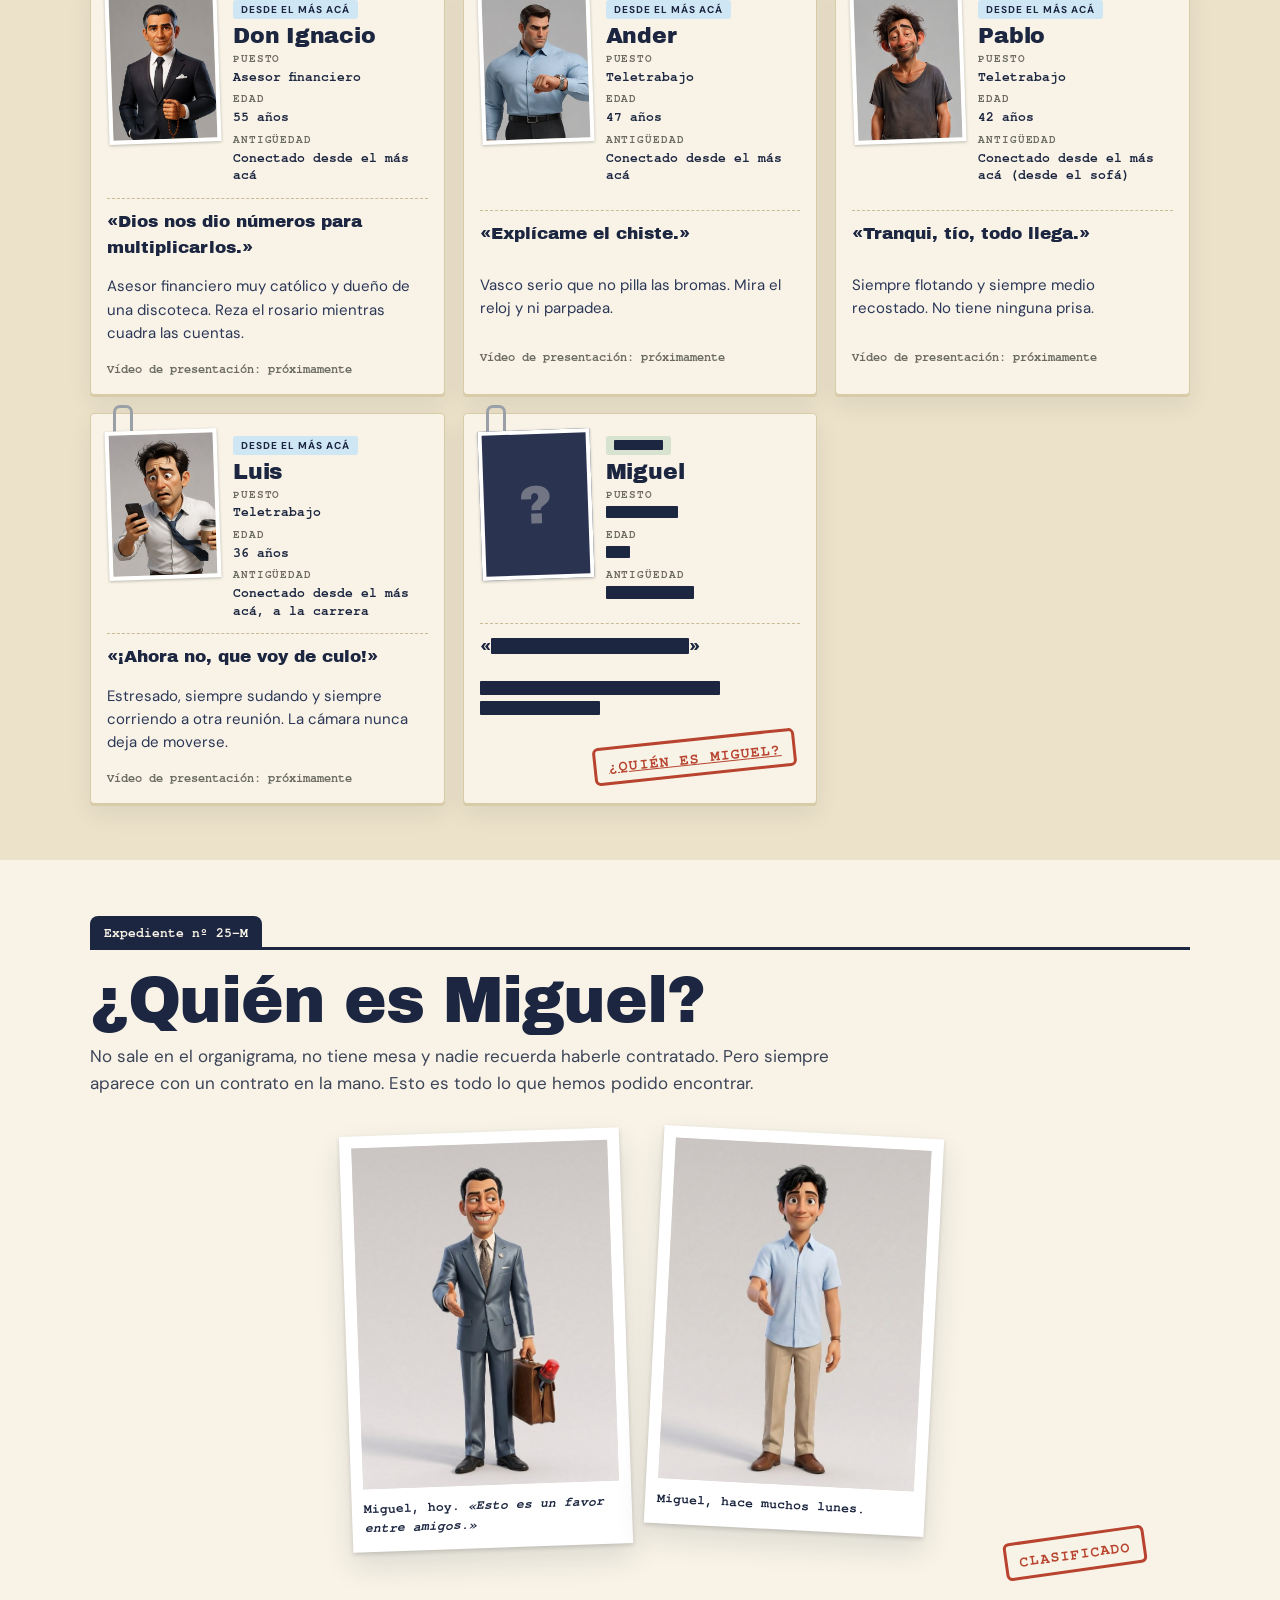
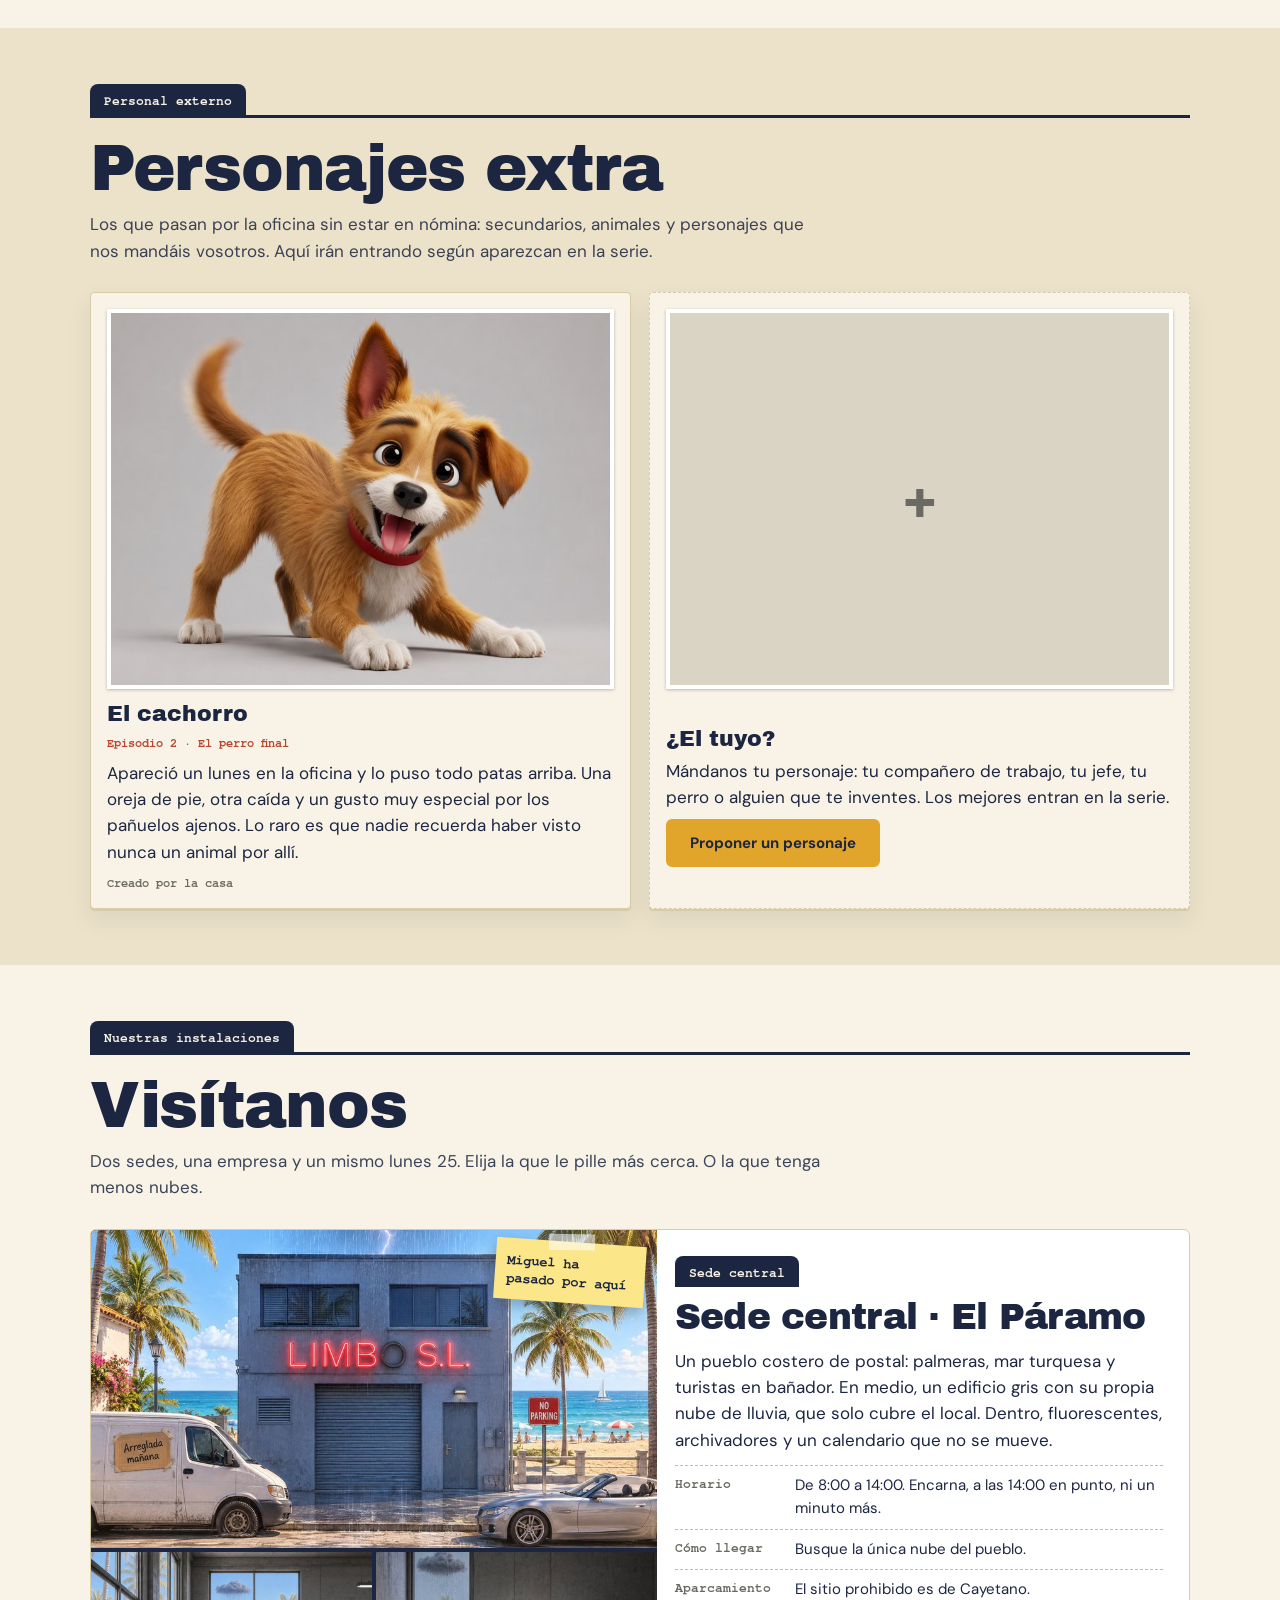
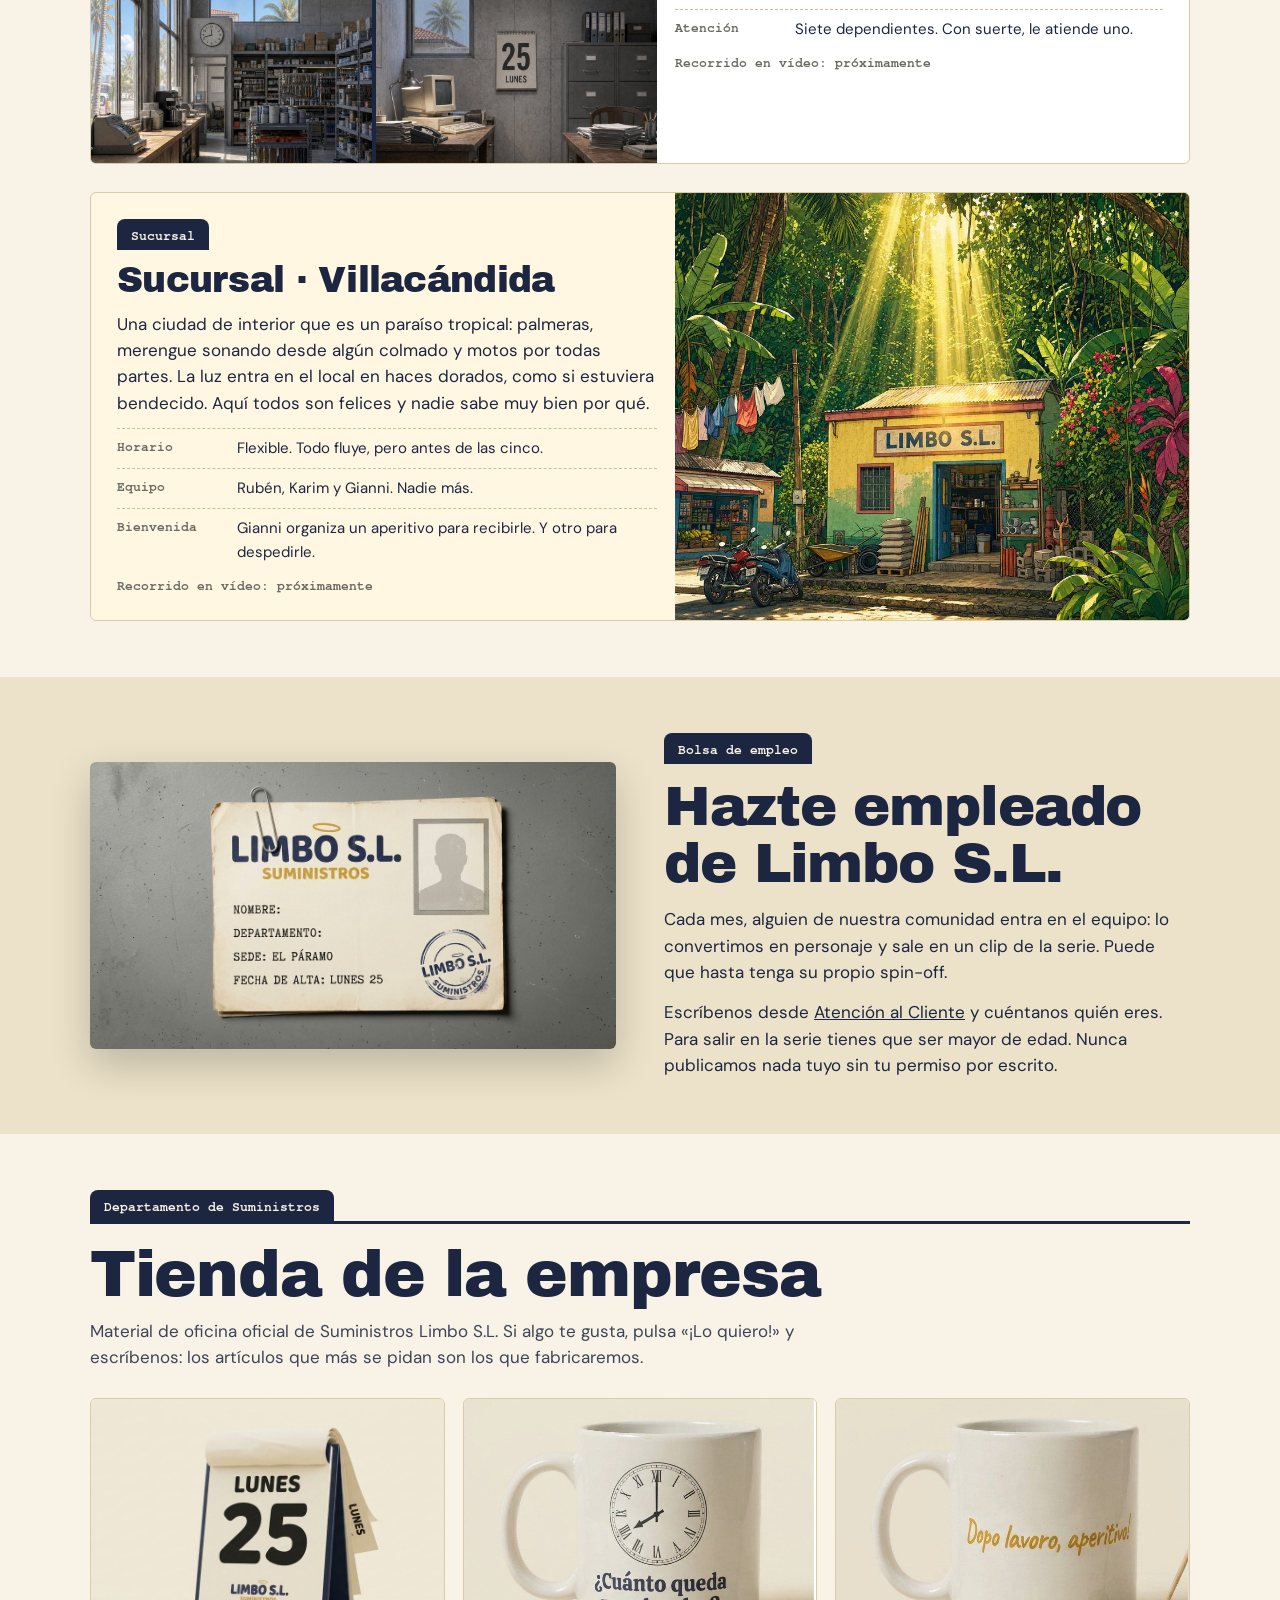
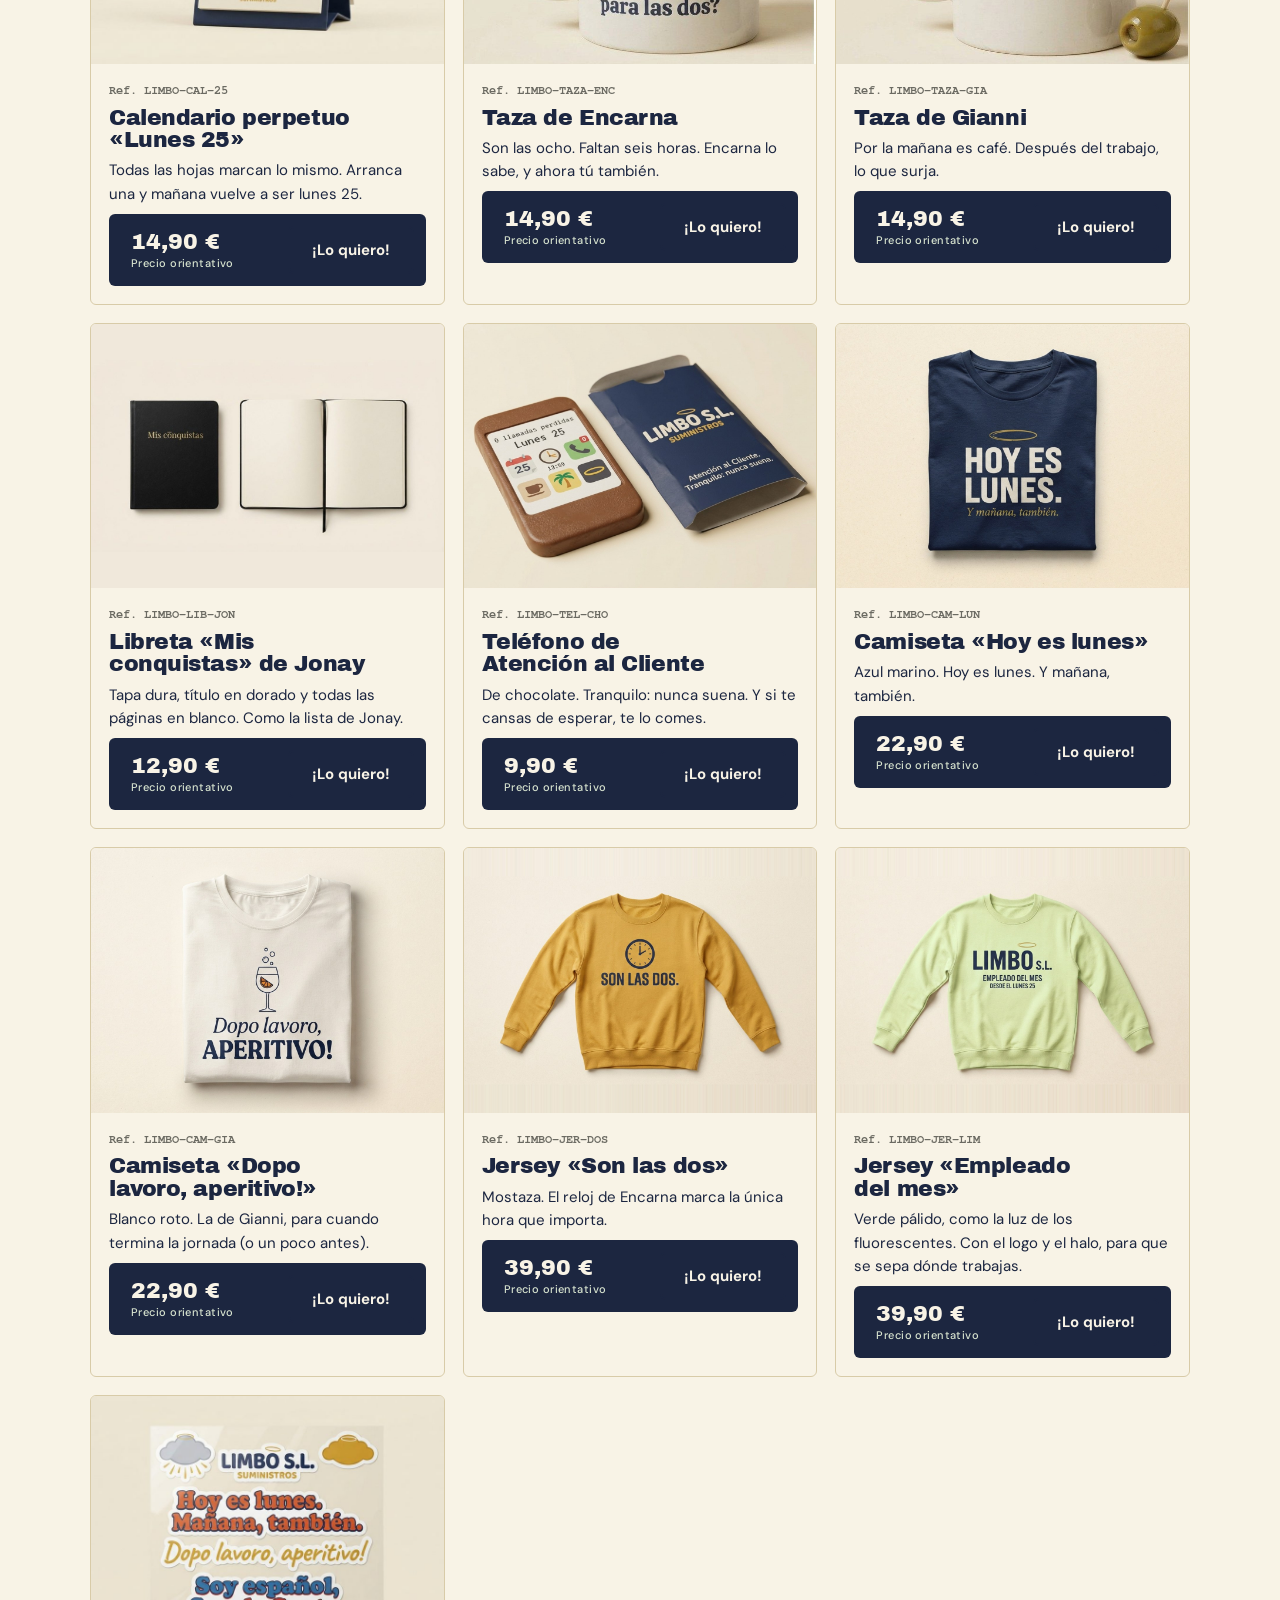
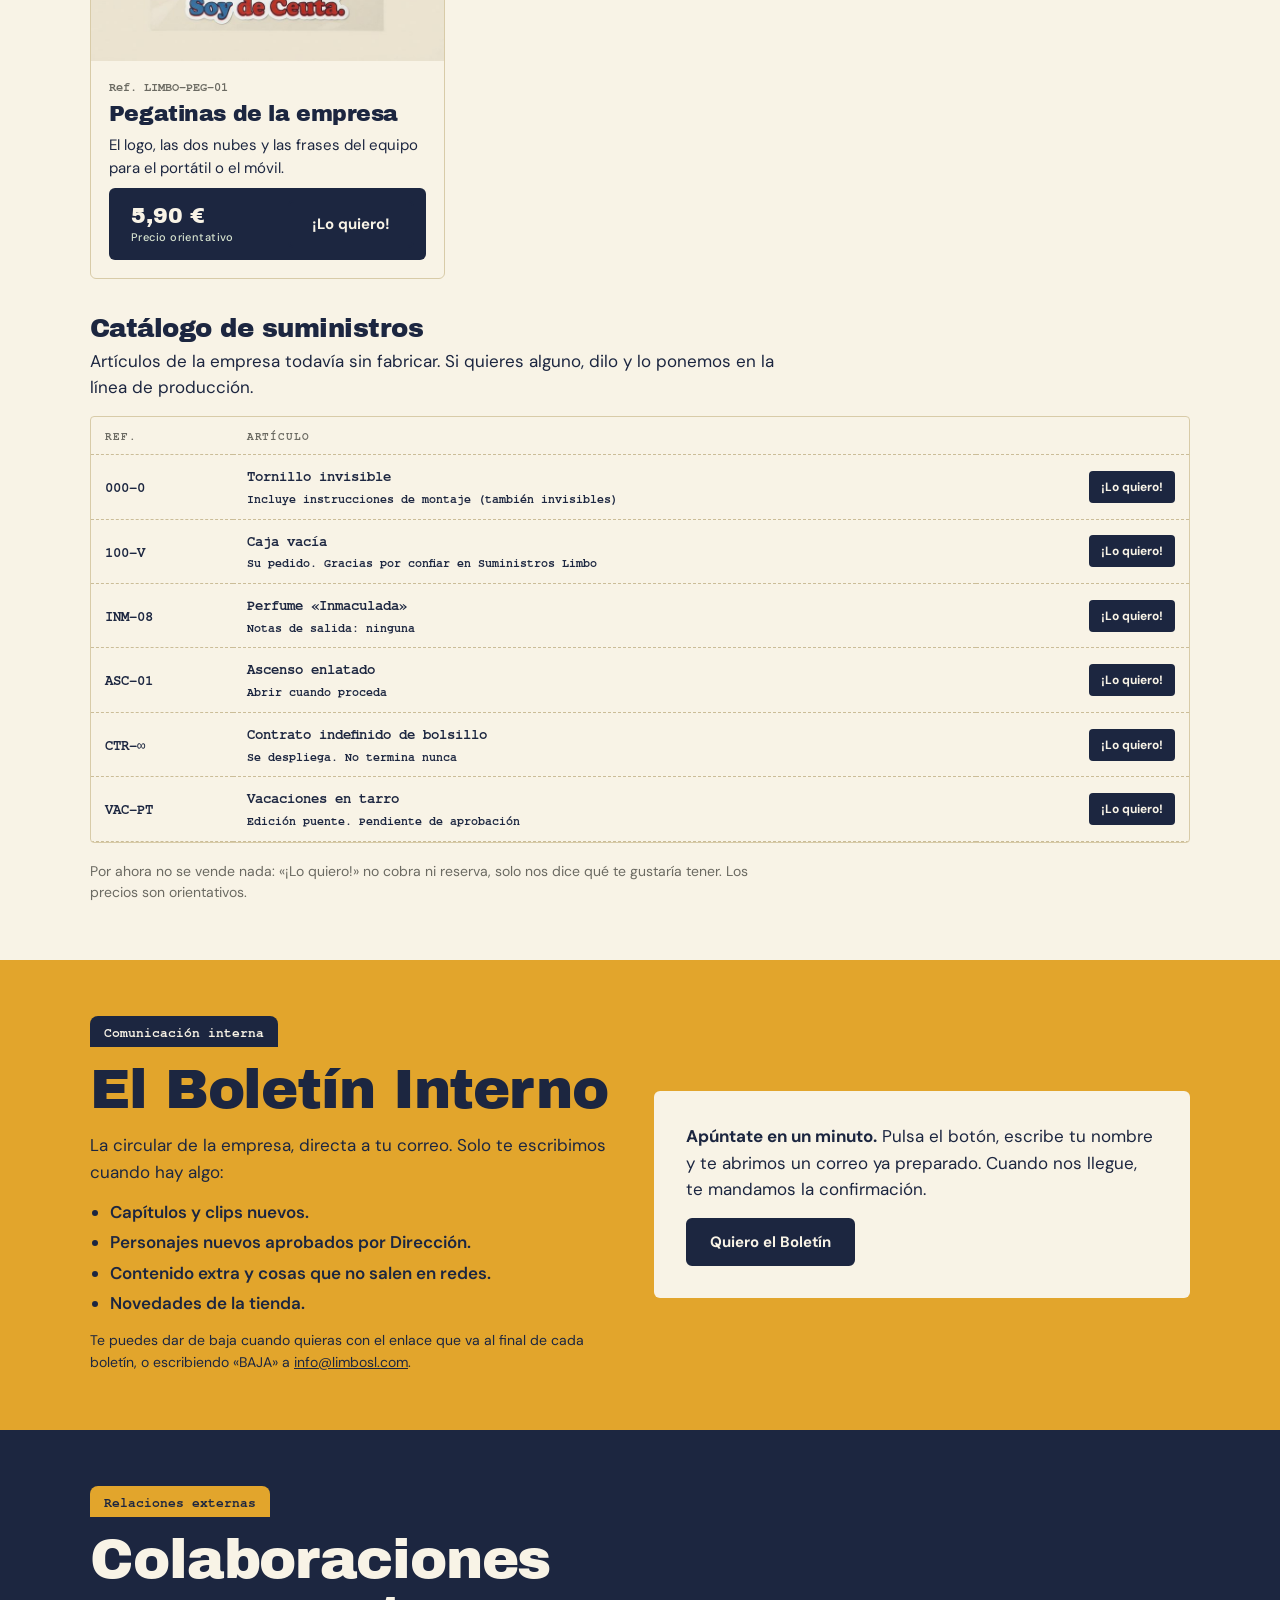
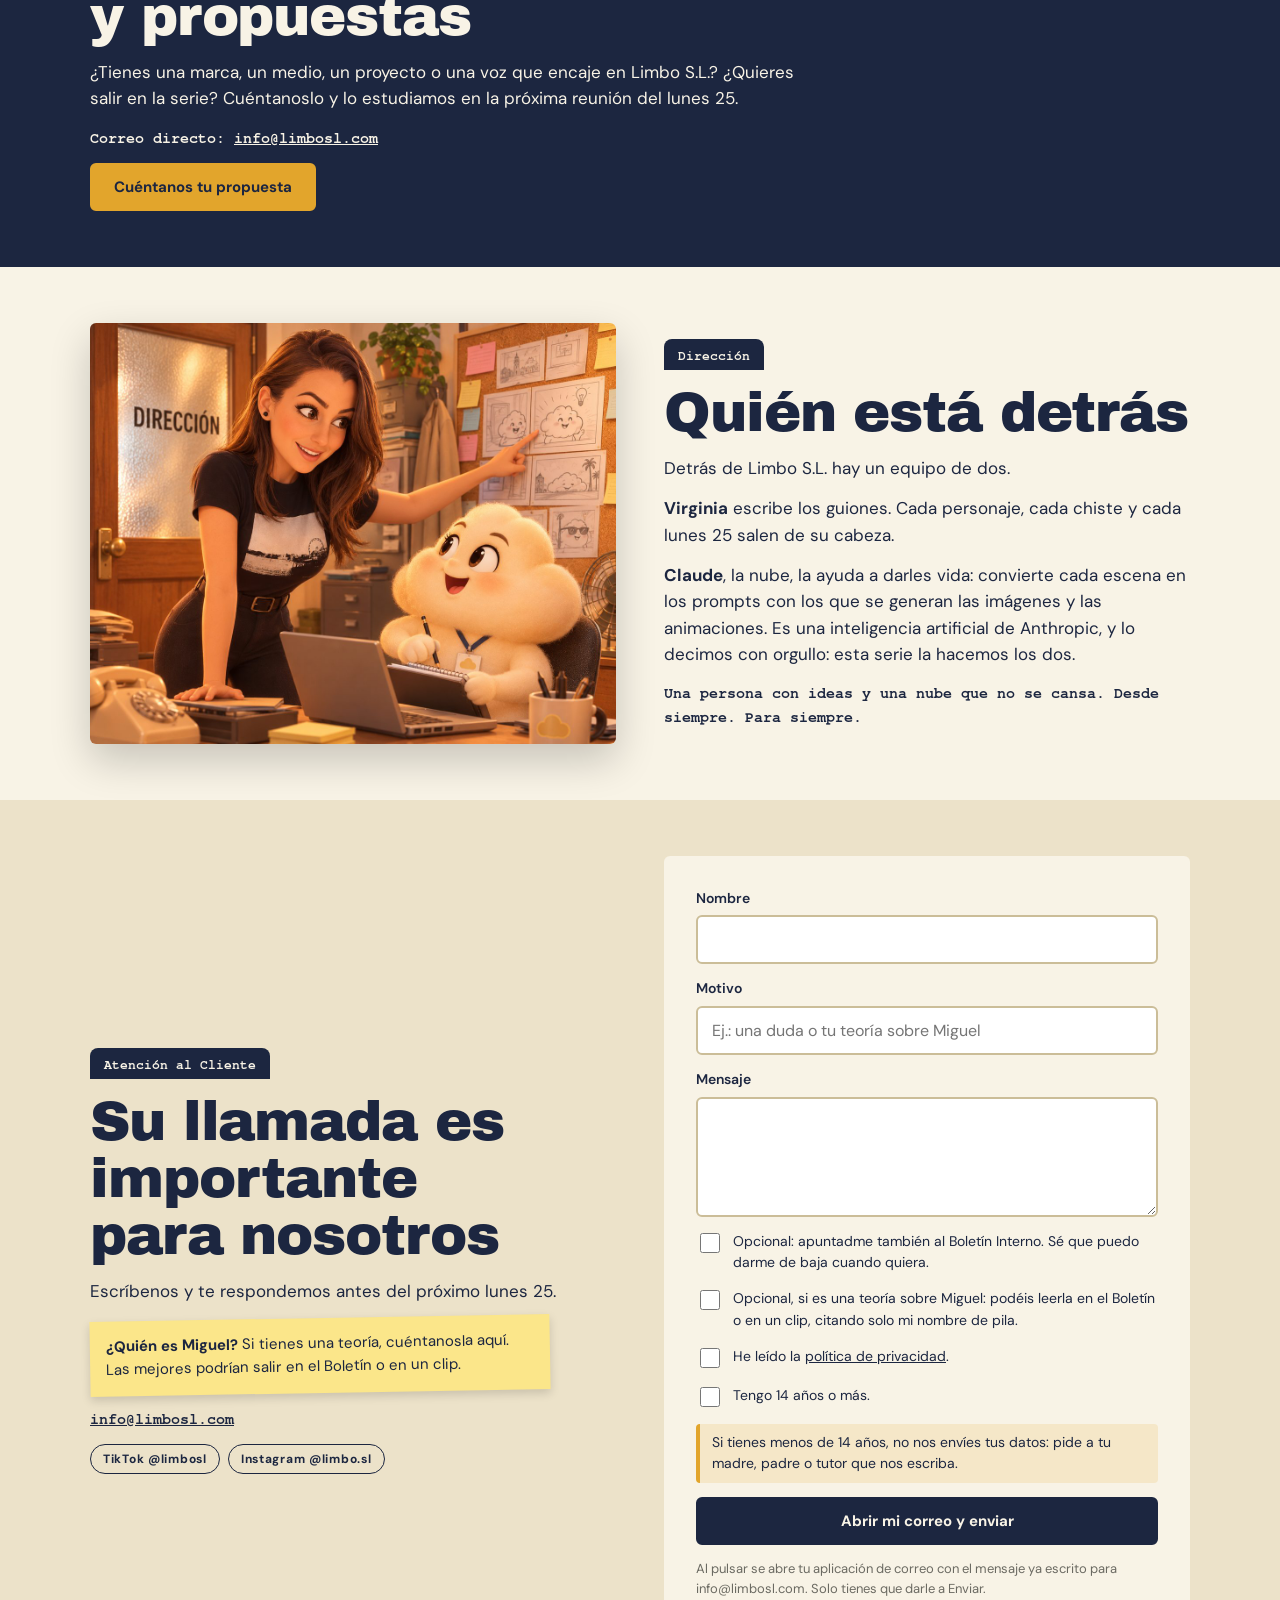
==== commit 38331cb2: "Sección de personajes extra con el cachorro y botón para proponer personajes Co-Authored-By: Claude " ====
--- a/index.html
+++ b/index.html
@@ -27,6 +27,7 @@
     <nav class="nav" id="nav" aria-label="Principal">
       <a href="#capitulos">Capítulos</a>
       <a href="#plantilla">El equipo</a>
+      <a href="#extras">Extras</a>
       <a href="#tienda">Tienda</a>
       <a href="#visitanos">Visítanos</a>
       <a href="#boletin">Boletín</a>
@@ -119,6 +120,17 @@
         </figure>
         <span class="sello sello-expediente">Clasificado</span>
       </div>
+    </div>
+  </section>
+
+  <section class="seccion" id="extras">
+    <div class="wrap">
+      <span class="pestana">Personal externo</span>
+      <div class="cabeza">
+        <h2>Personajes extra</h2>
+        <p>Los que pasan por la oficina sin estar en nómina: secundarios, animales y personajes que nos mandáis vosotros. Aquí irán entrando según aparezcan en la serie.</p>
+      </div>
+      <div class="extras" id="extras-lista"></div>
     </div>
   </section>
 
--- a/css/style.css
+++ b/css/style.css
@@ -365,3 +365,17 @@
 .polaroid img { width: 100%; aspect-ratio: 3 / 4; object-fit: cover; object-position: top; background: #d9d4c4; display: block; }
 .polaroid figcaption { font-family: var(--maquina); font-size: 13px; line-height: 1.4; padding-top: 10px; color: var(--tinta); }
 .sello-expediente { position: absolute; right: 4%; bottom: 0; transform: rotate(-8deg); }
+
+/* Personajes extra */
+.extras { display: grid; gap: 18px; grid-template-columns: 1fr; }
+@media (min-width: 760px) { .extras { grid-template-columns: repeat(2, 1fr); } }
+.extra { background: var(--papel); border: 1px solid #d8cba8; border-radius: 4px; padding: 16px; display: grid; gap: 14px; box-shadow: 0 2px 0 #d8cba8, 0 10px 24px rgba(28,38,64,0.08); }
+.extra-foto { aspect-ratio: 4 / 3; background: #d9d4c4; border: 4px solid #fff; box-shadow: 0 1px 3px rgba(0,0,0,0.25); overflow: hidden; display: grid; place-items: center; }
+.extra-foto img { width: 100%; height: 100%; object-fit: cover; }
+.extra-foto .silueta { font: 800 54px var(--display); color: var(--gris); }
+.extra-txt { display: grid; gap: 8px; align-content: start; }
+.extra .nombre { font: 800 22px/1 var(--display); }
+.extra .sale { font-family: var(--maquina); font-size: 12px; color: var(--sello); }
+.extra .origen { font-family: var(--maquina); font-size: 12px; color: var(--gris); }
+.extra-hueco { border-style: dashed; }
+.extra-hueco .btn { justify-self: start; }
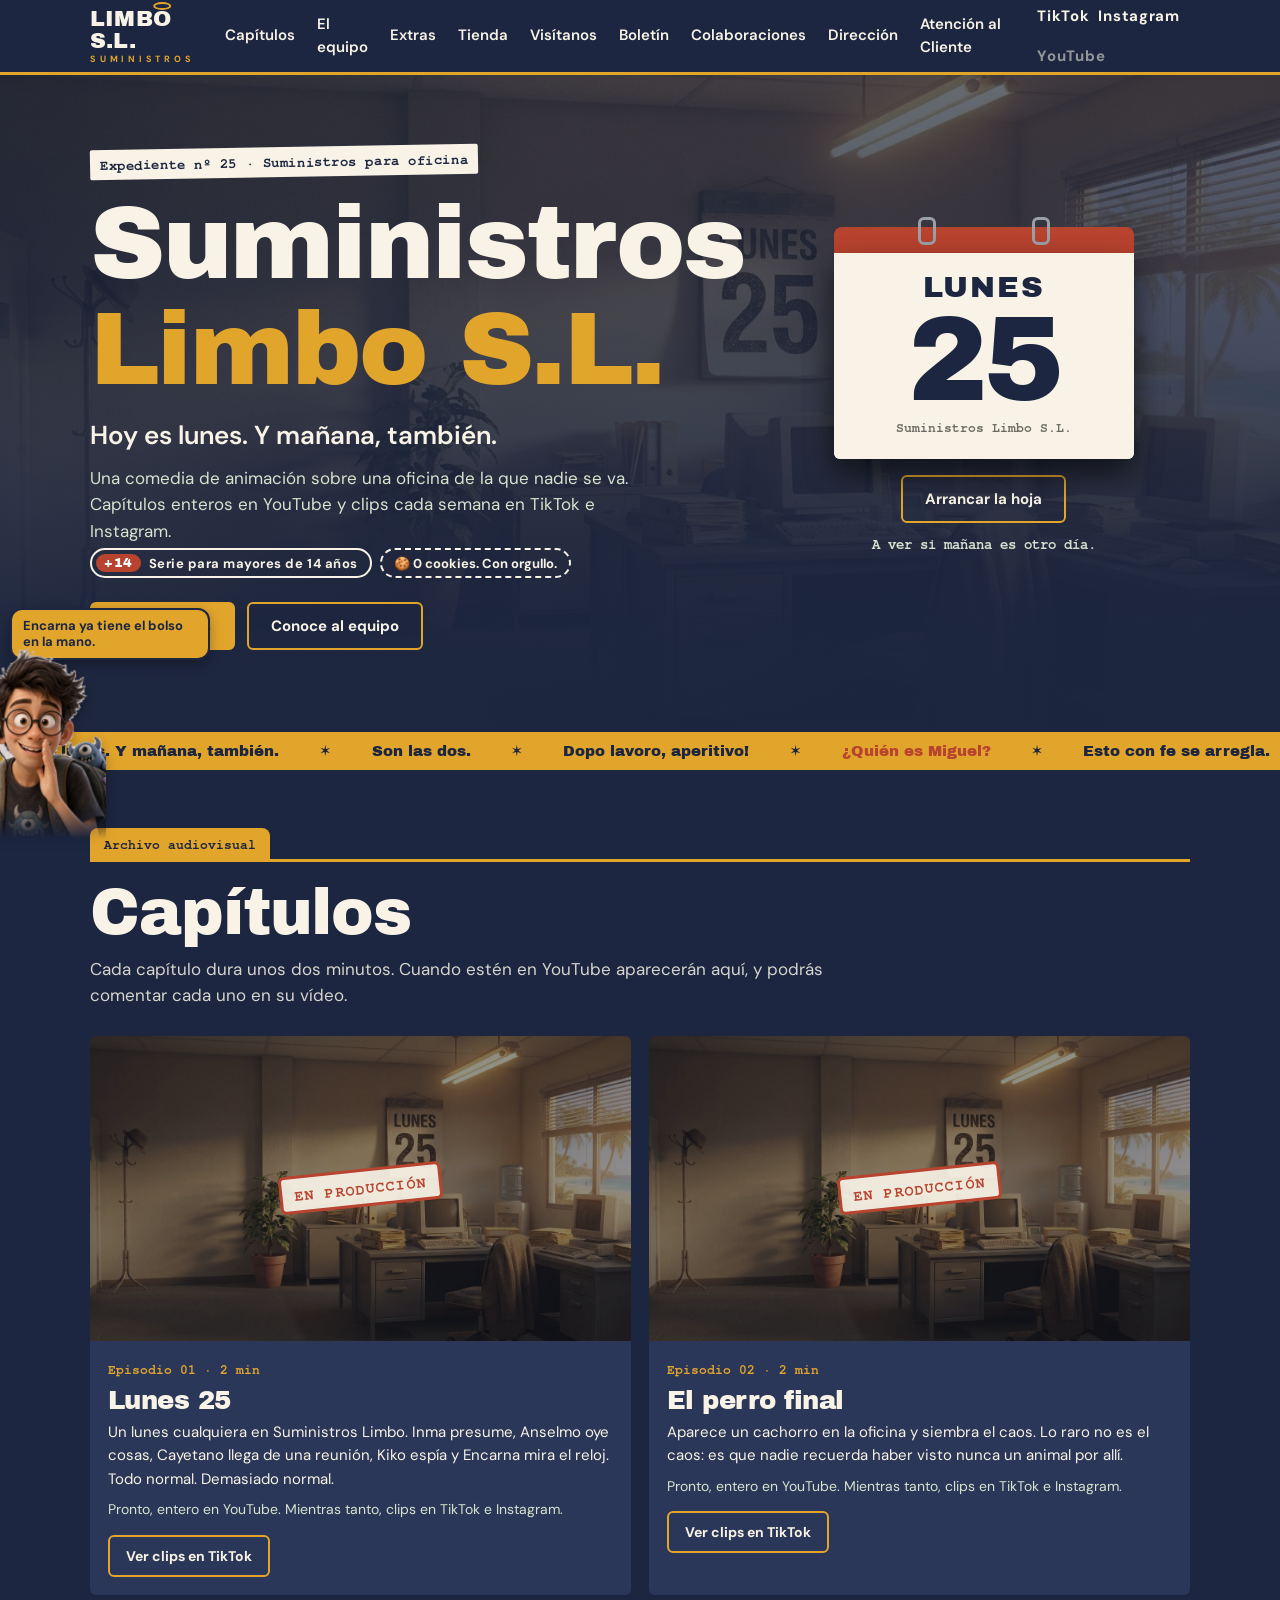
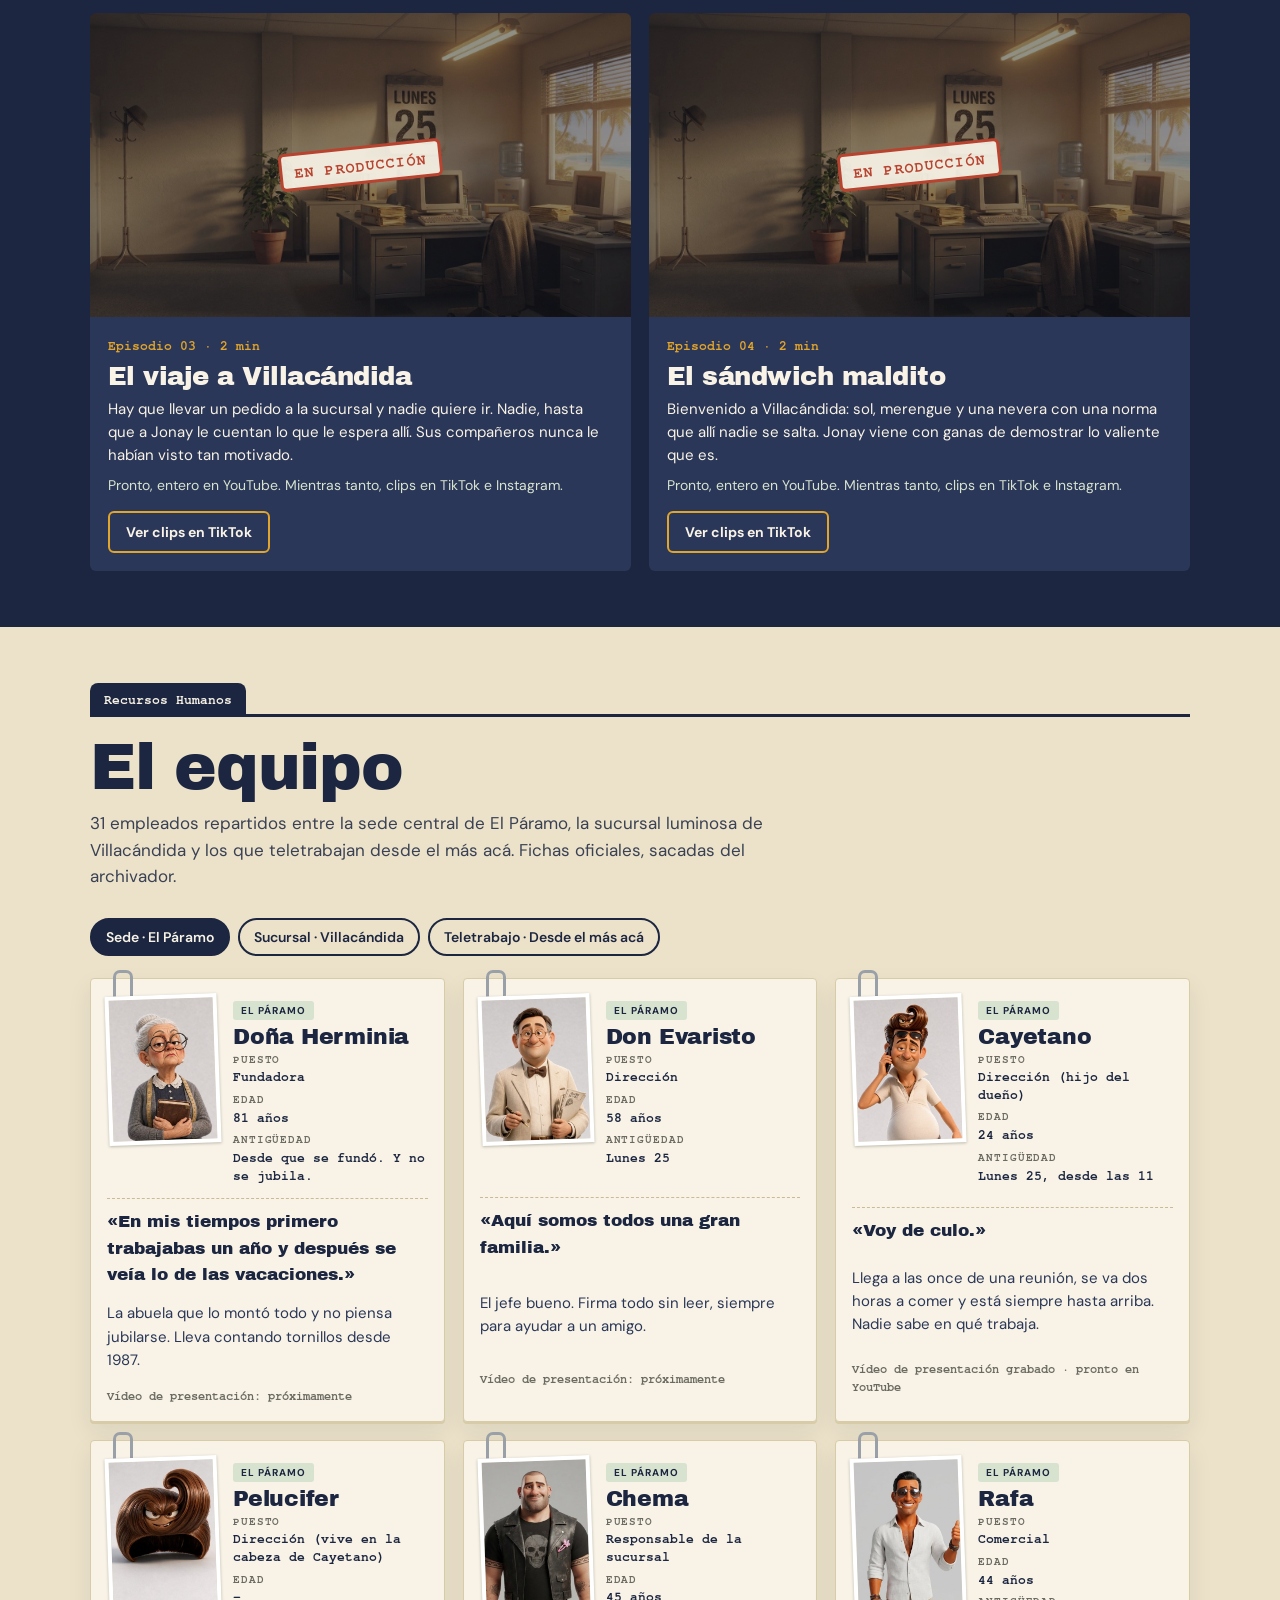
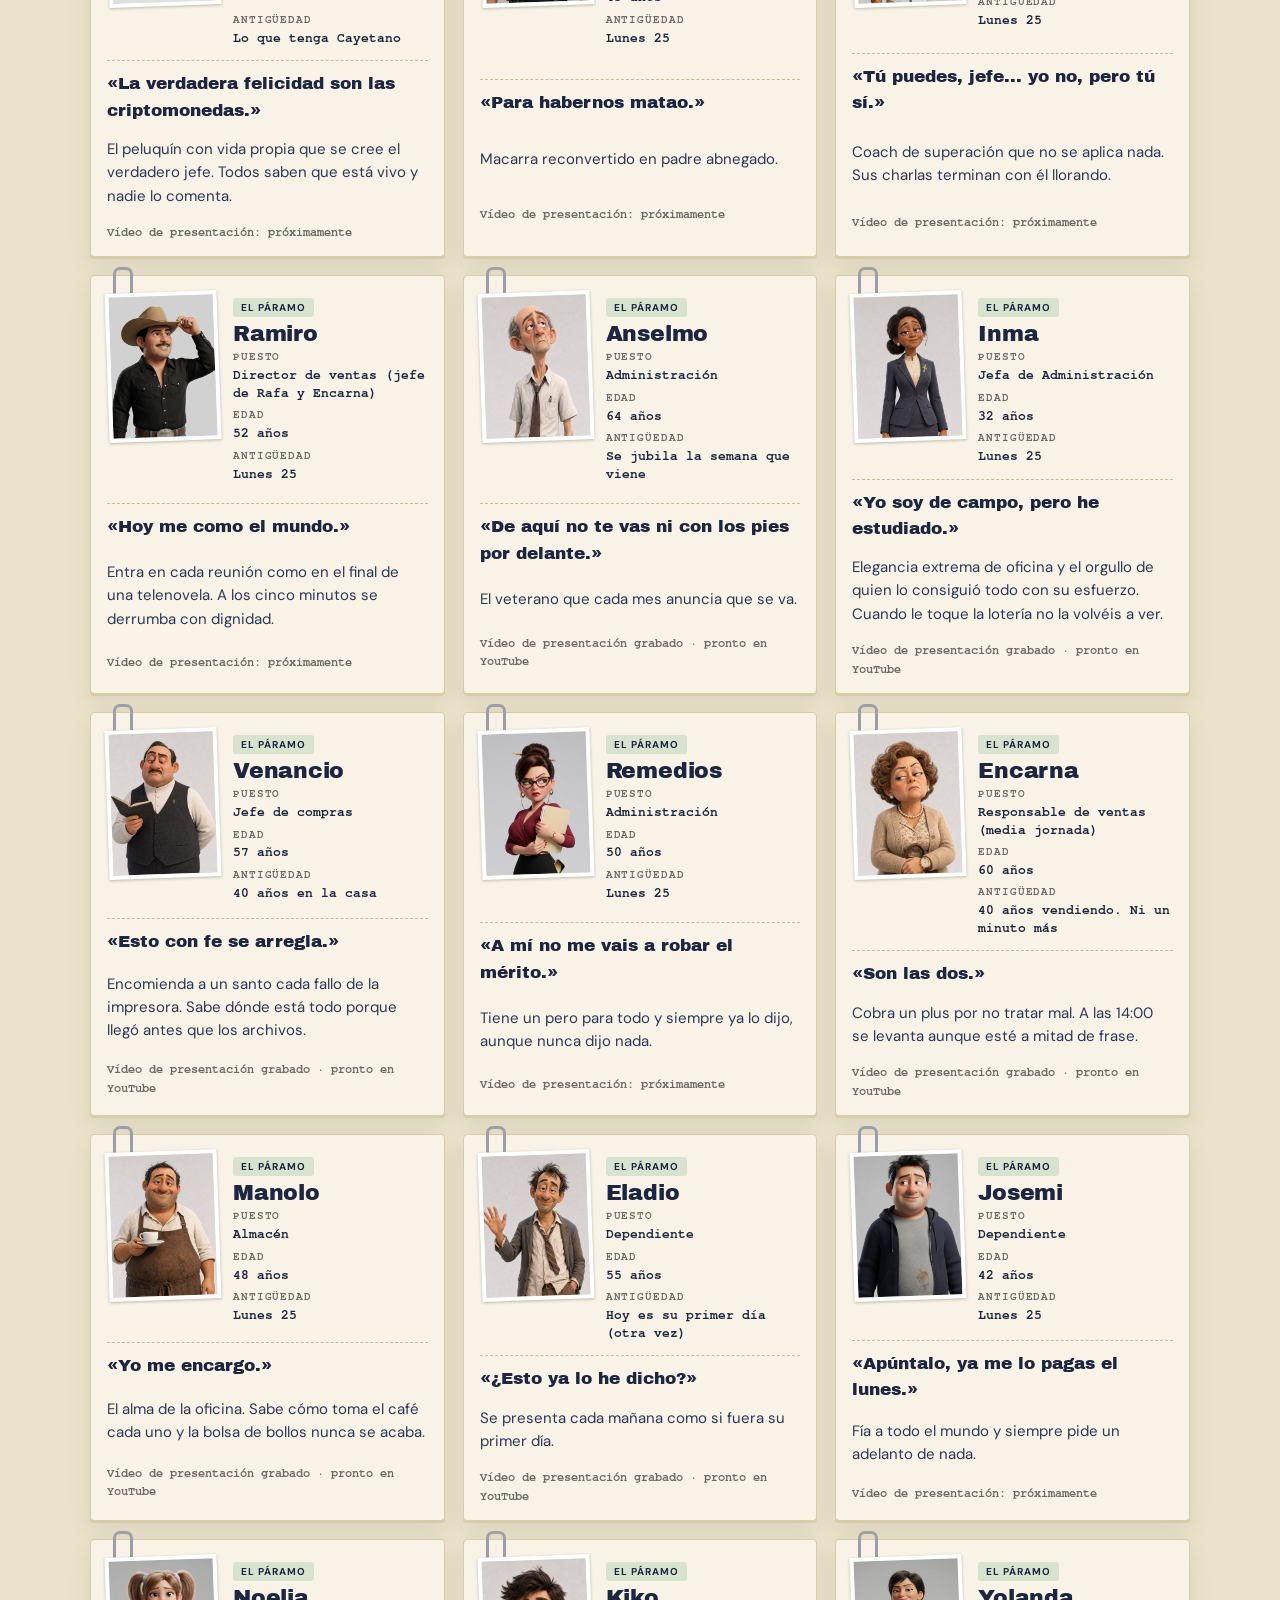
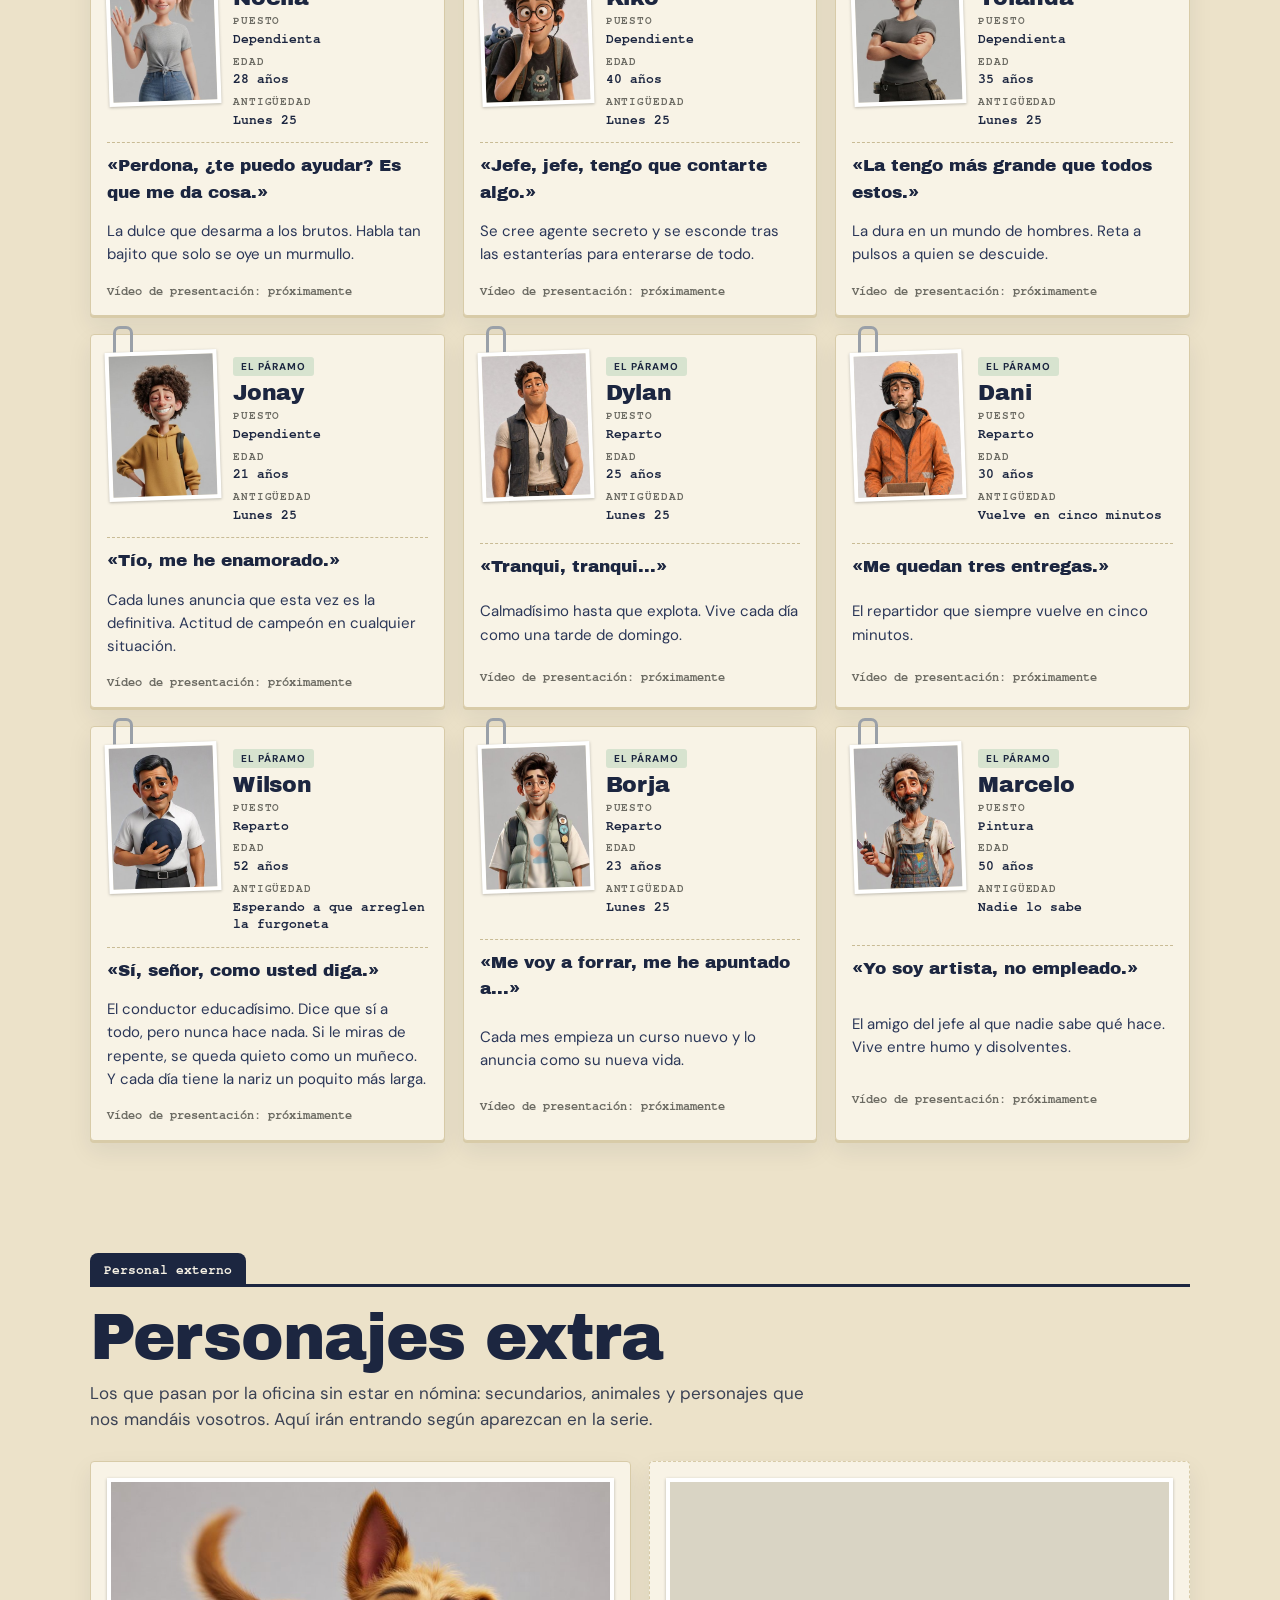
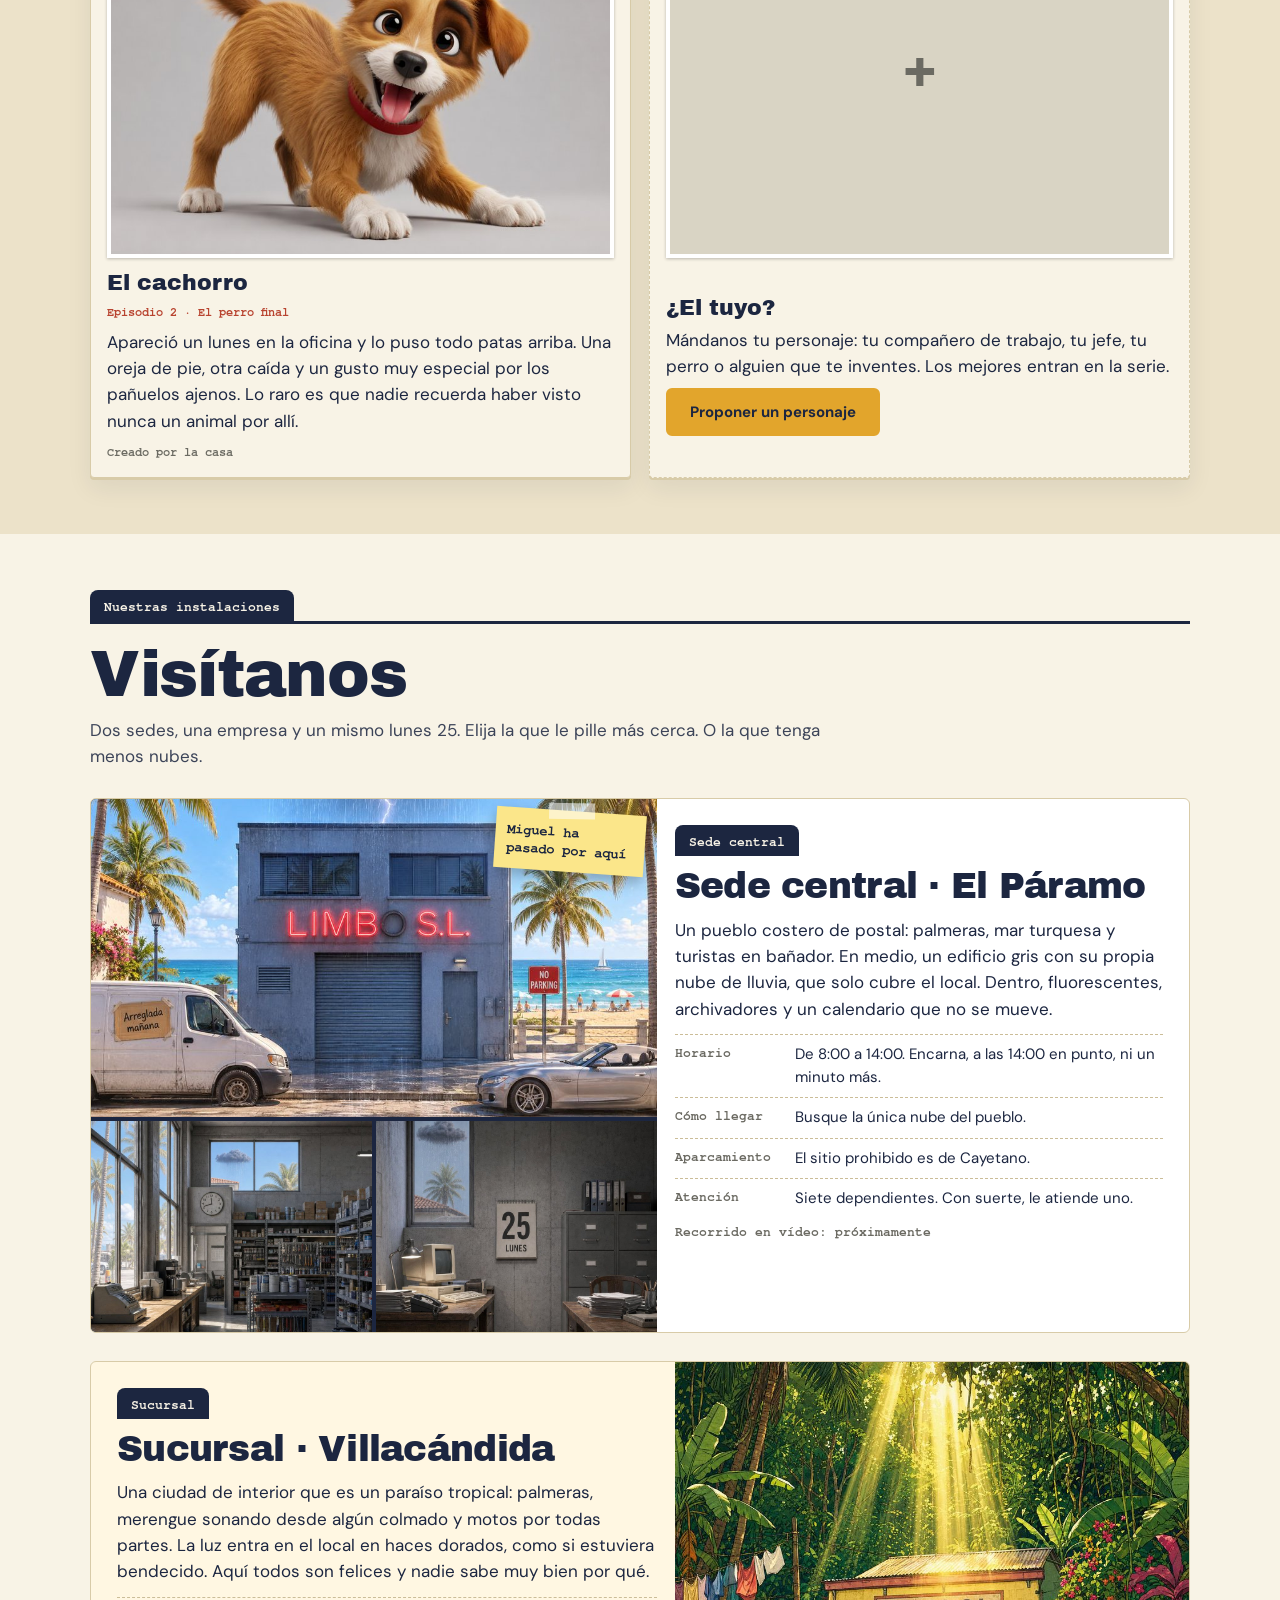
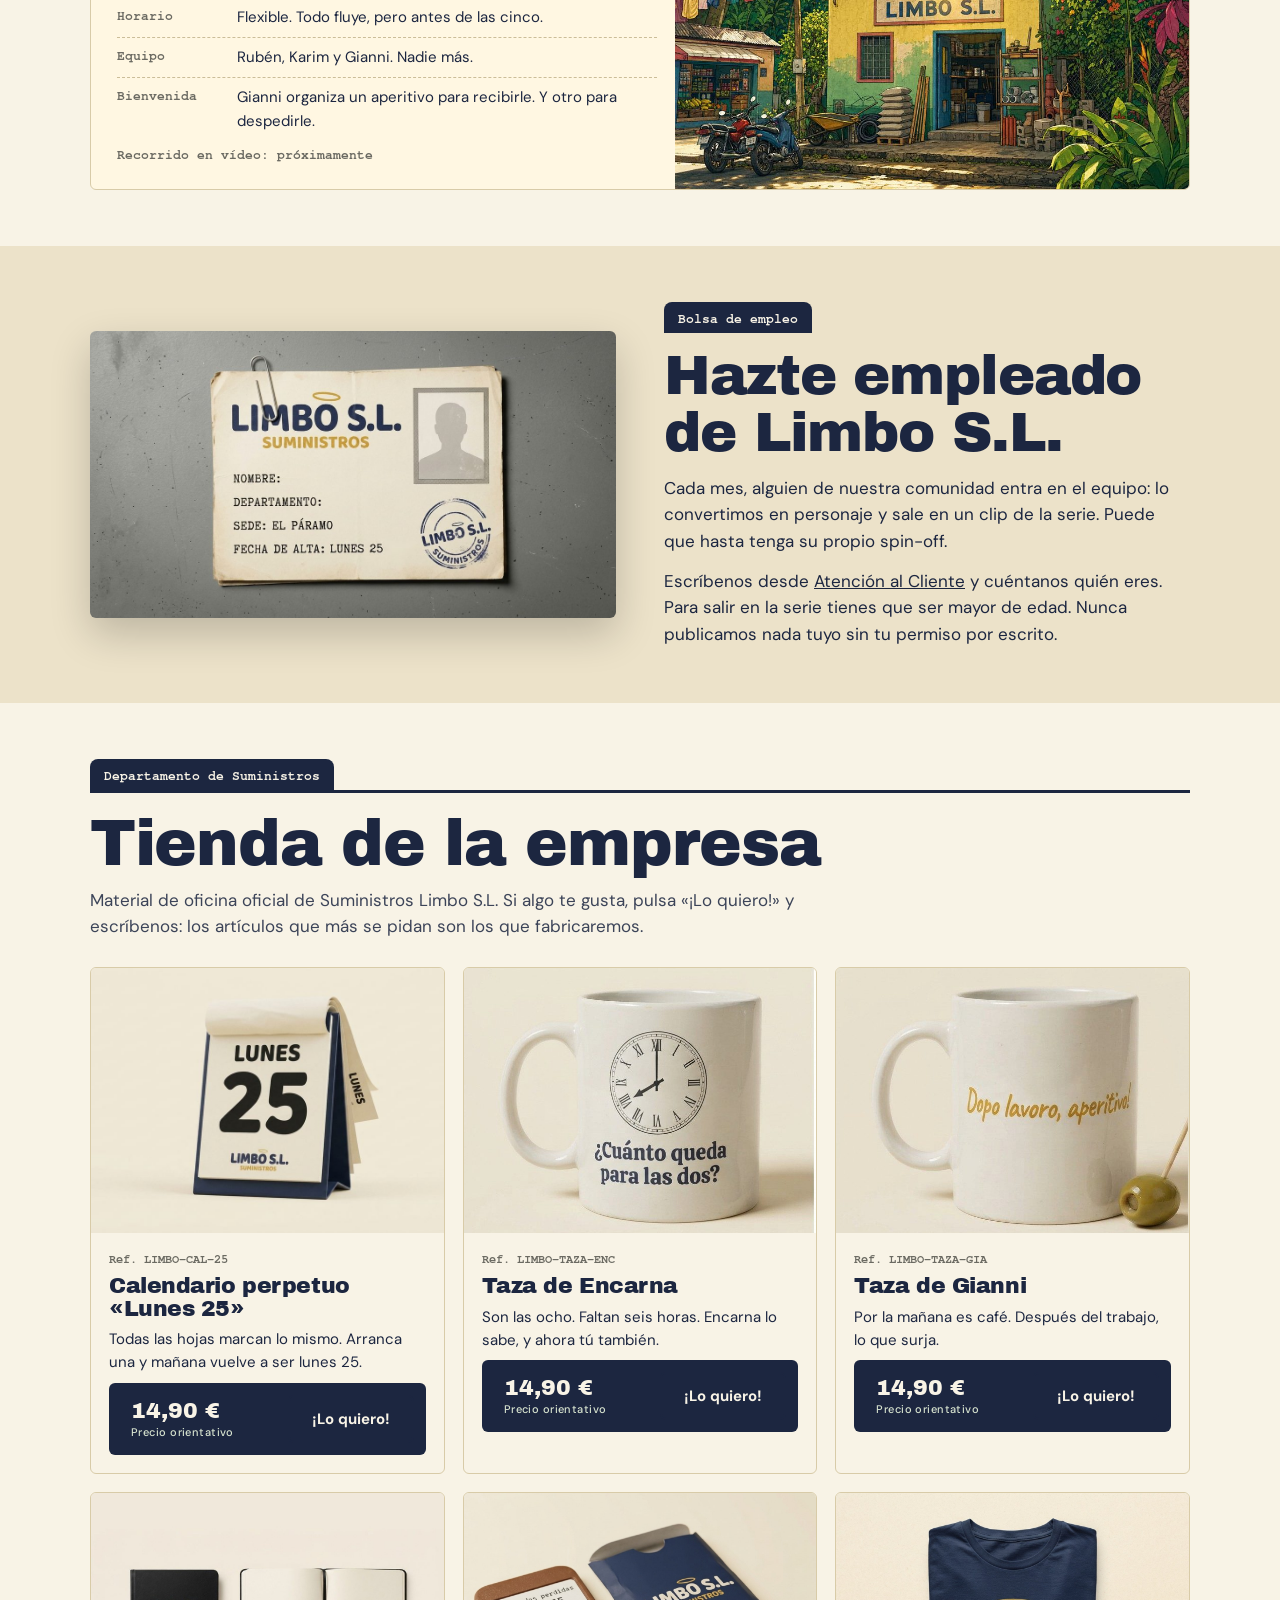
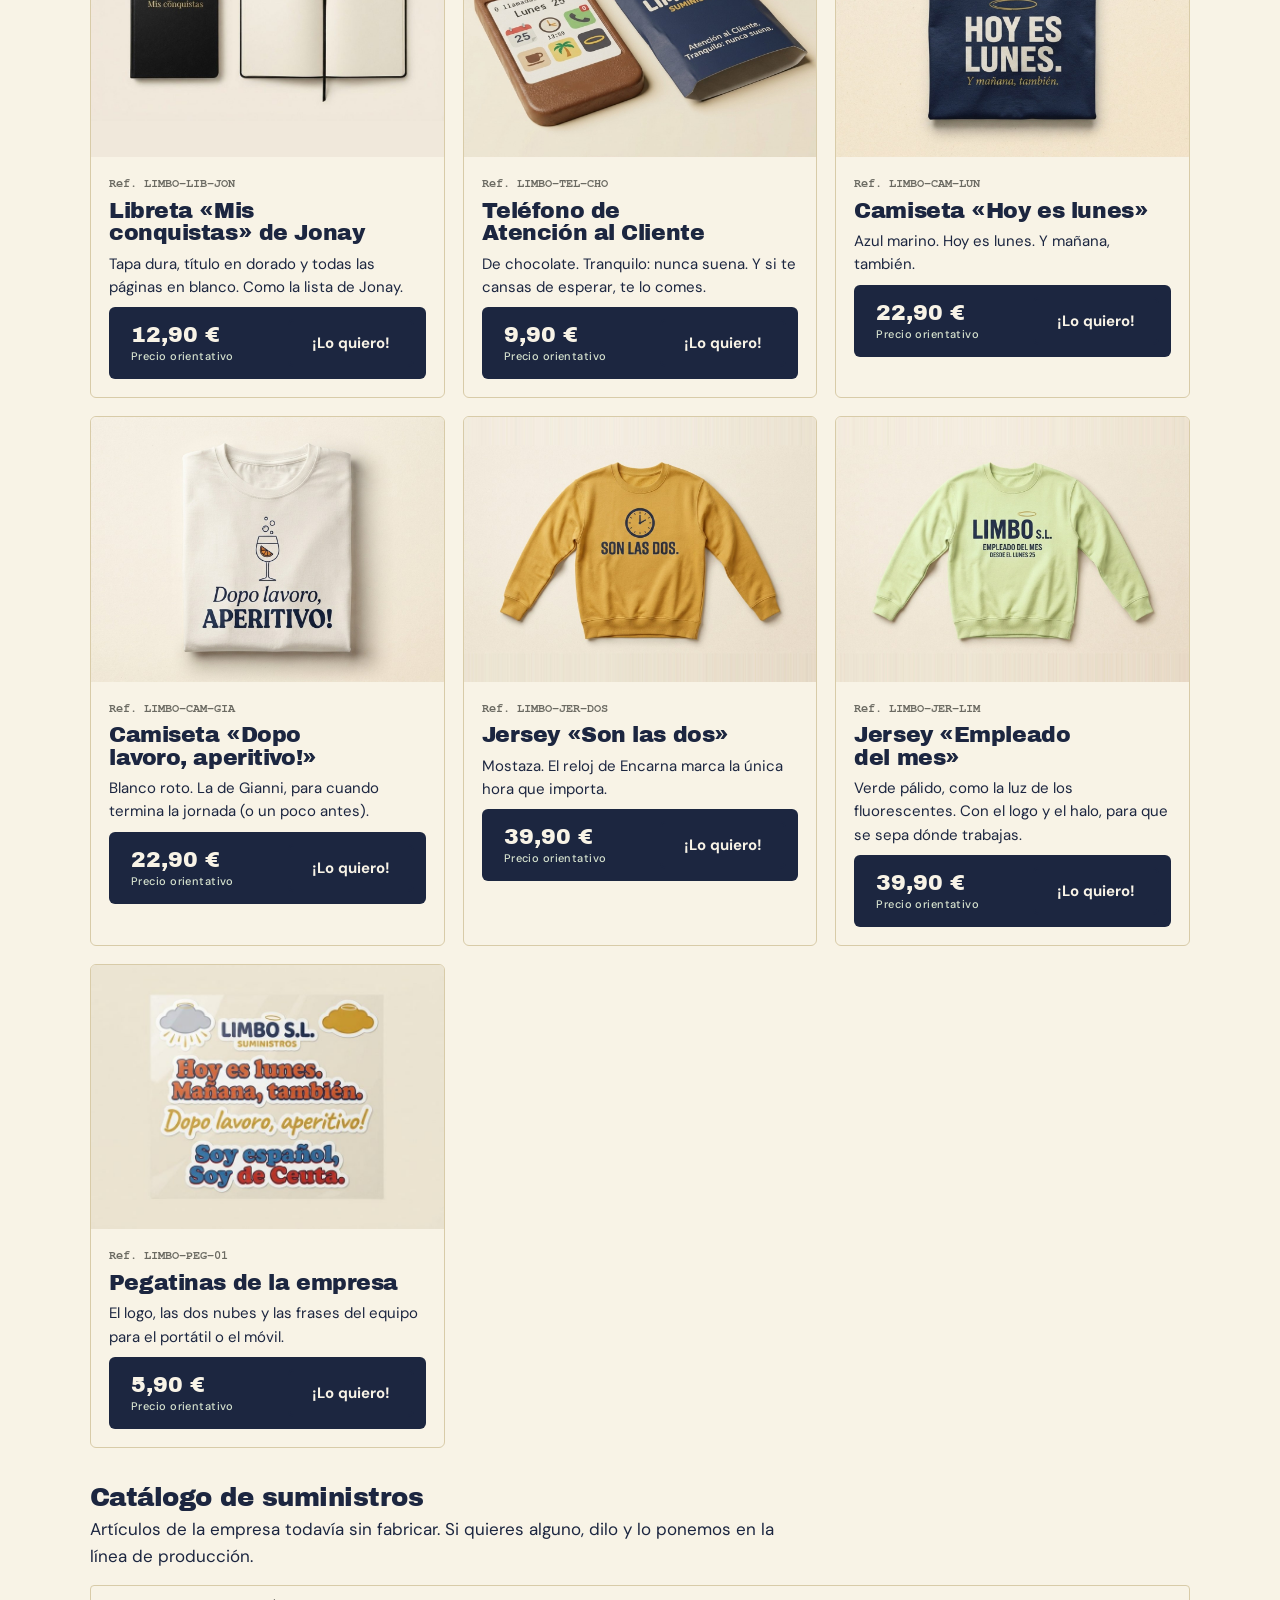
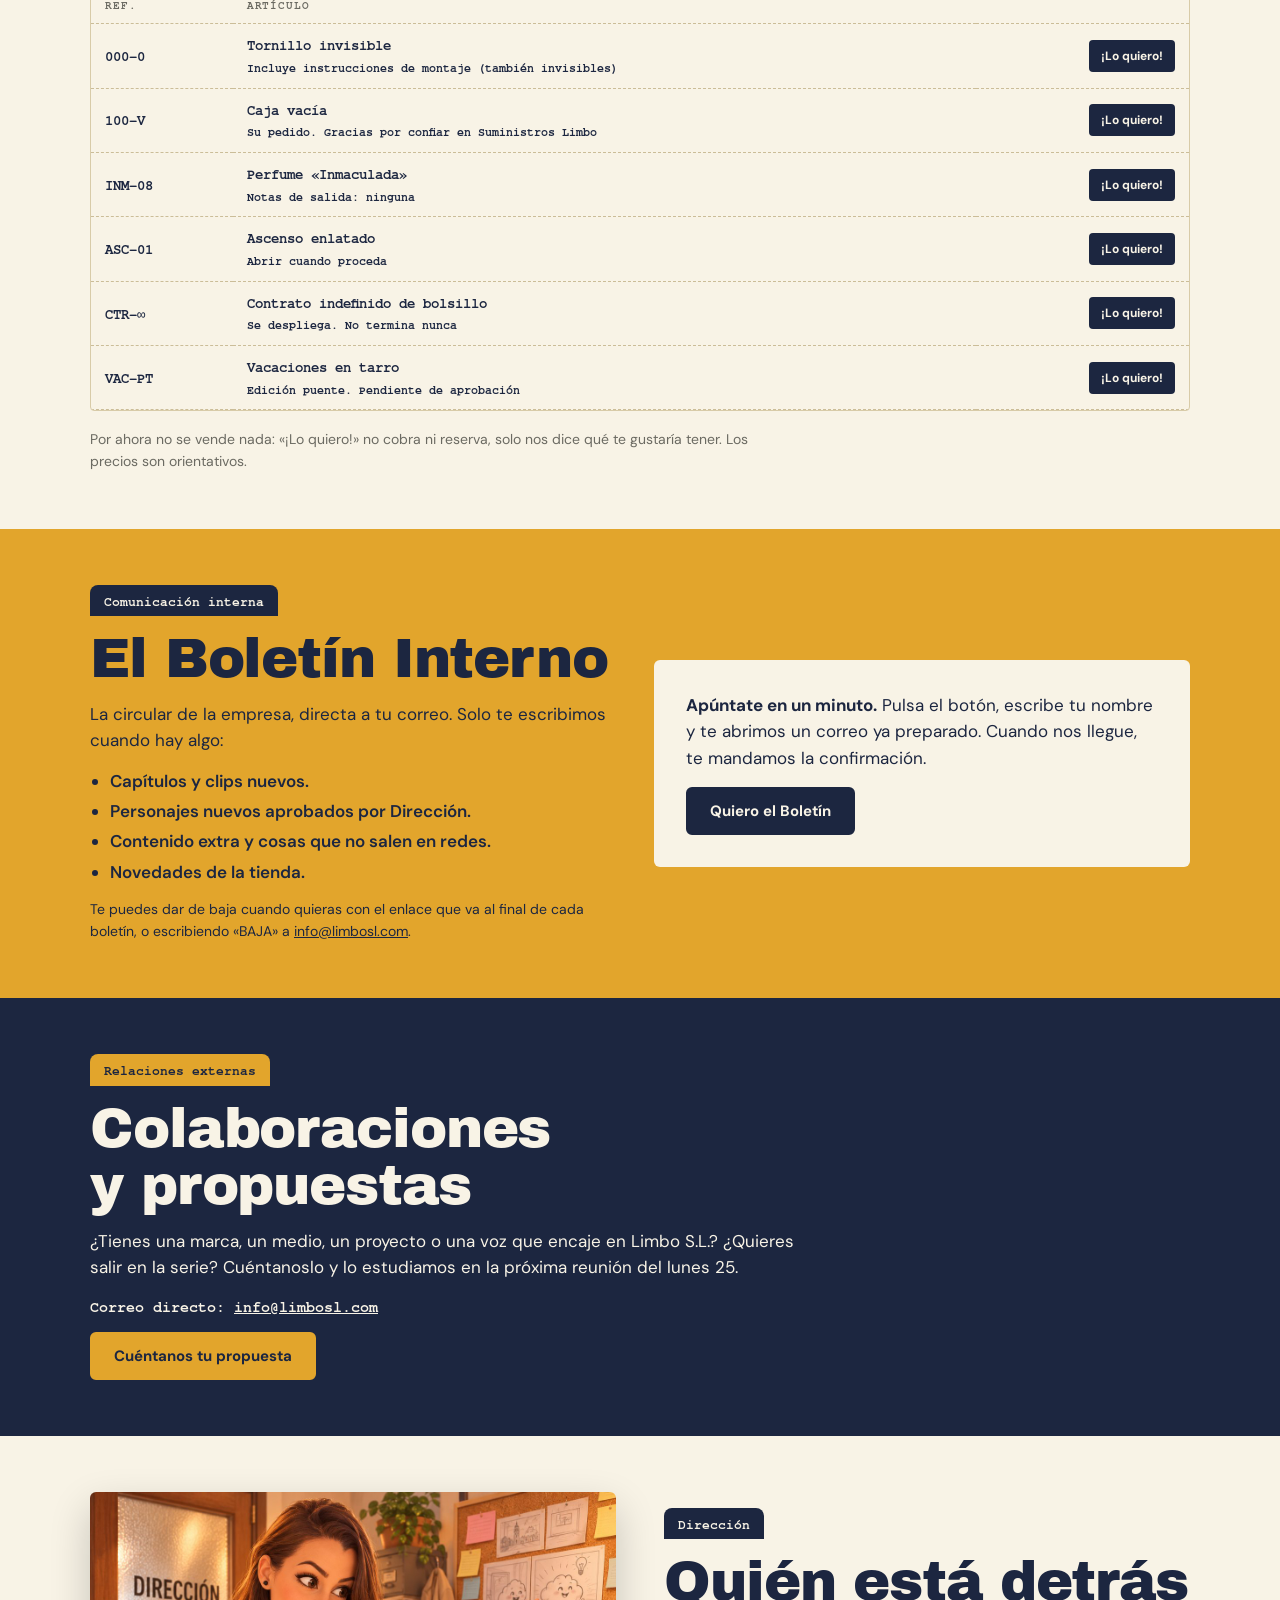
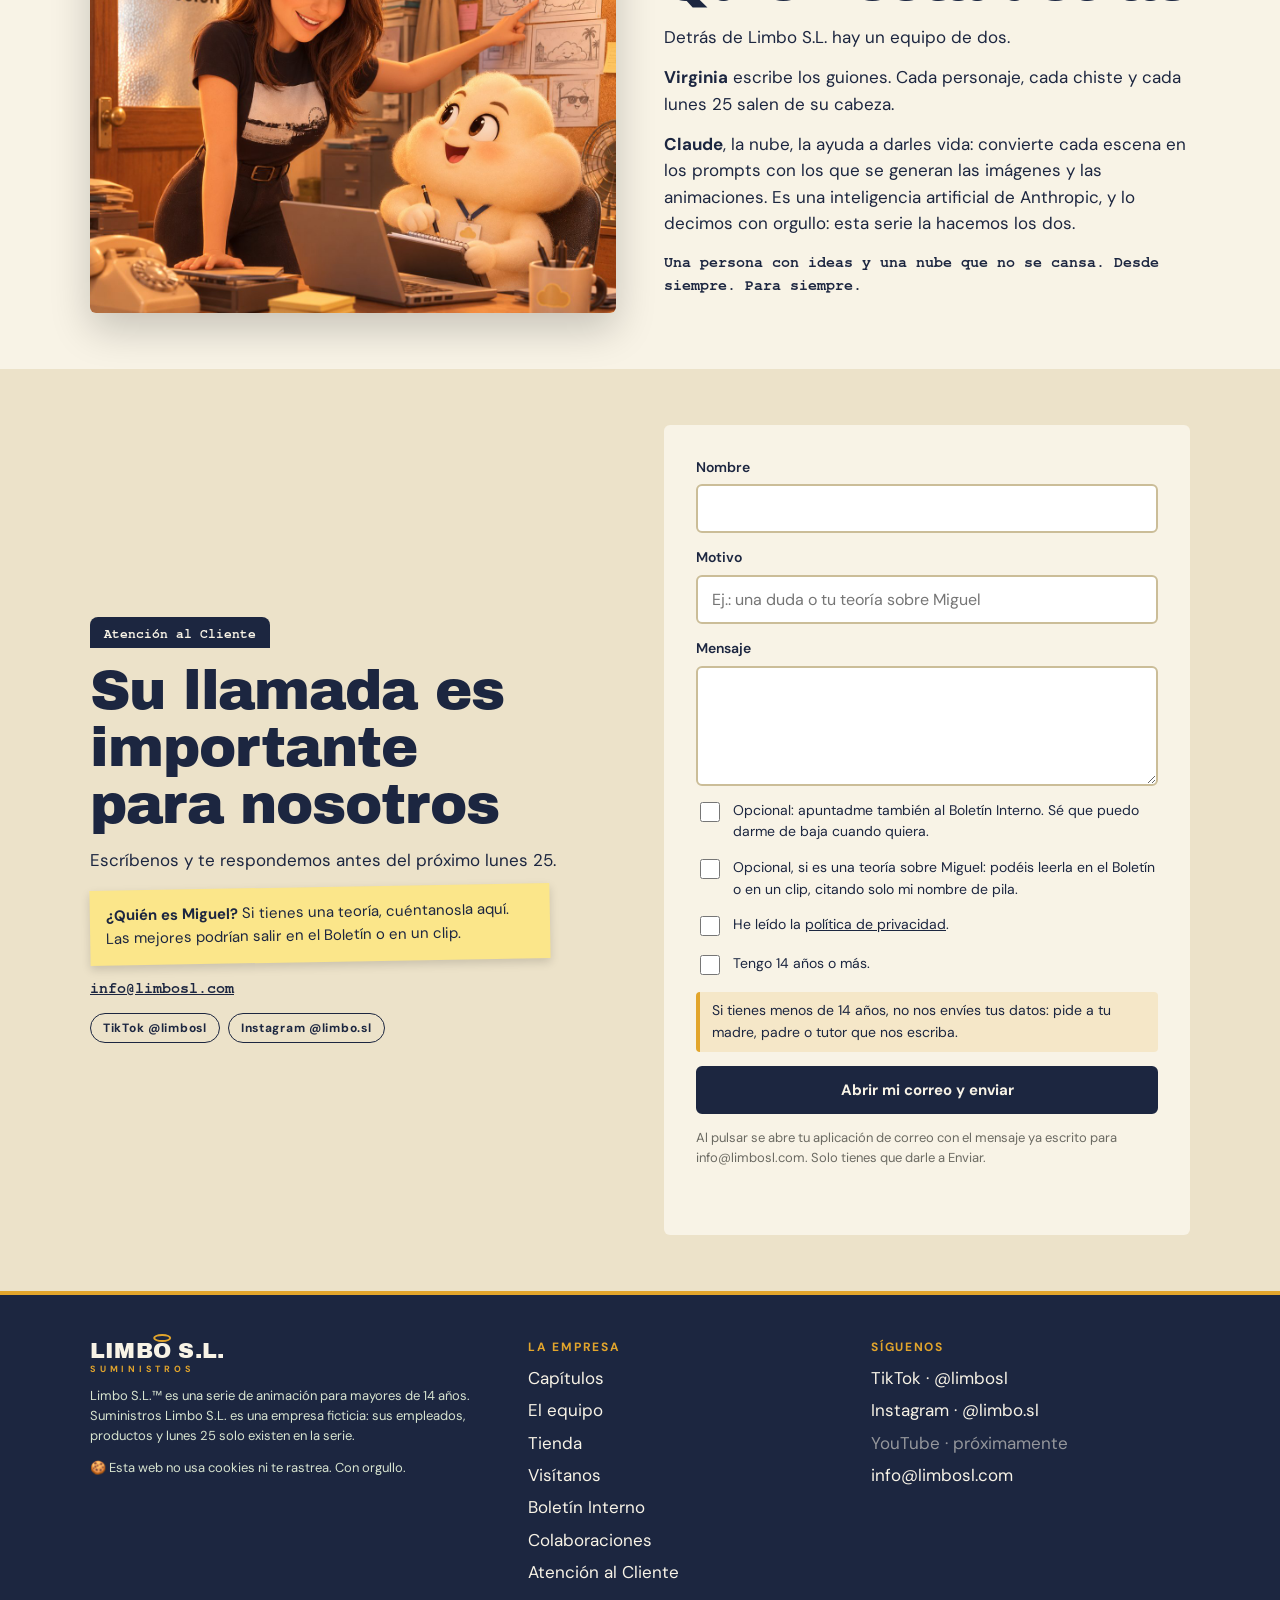
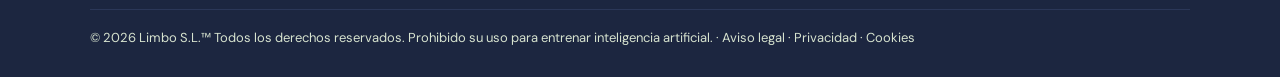
==== commit cedee273: "El equipo por sedes sin «Todas» y fuera la sección de Miguel Co-Authored-By: Claude Opus 5.5 <norepl" ====
--- a/index.html
+++ b/index.html
@@ -93,33 +93,11 @@
         <p><span id="total-plantilla">31</span> empleados repartidos entre la sede central de El Páramo, la sucursal luminosa de Villacándida y los que teletrabajan desde el más acá. Fichas oficiales, sacadas del archivador.</p>
       </div>
       <div class="filtros" role="group" aria-label="Filtrar por sede">
-        <button type="button" data-f="todas" aria-pressed="true">Todas</button>
-        <button type="button" data-f="paramo" aria-pressed="false">Sede · El Páramo</button>
+        <button type="button" data-f="paramo" aria-pressed="true">Sede · El Páramo</button>
         <button type="button" data-f="villa" aria-pressed="false">Sucursal · Villacándida</button>
         <button type="button" data-f="remoto" aria-pressed="false">Teletrabajo · Desde el más acá</button>
       </div>
       <div class="fichas" id="fichas"></div>
-    </div>
-  </section>
-
-  <section class="seccion folio" id="miguel">
-    <div class="wrap">
-      <span class="pestana">Expediente nº 25-M</span>
-      <div class="cabeza">
-        <h2>¿Quién es Miguel?</h2>
-        <p>No sale en el organigrama, no tiene mesa y nadie recuerda haberle contratado. Pero siempre aparece con un contrato en la mano. Esto es todo lo que hemos podido encontrar.</p>
-      </div>
-      <div class="expediente">
-        <figure class="polaroid">
-          <img src="img/miguel.jpg" alt="Miguel: traje azul brillante, bigote fino, sonrisa demasiado perfecta y un maletín con una sirena de alarma" loading="lazy">
-          <figcaption>Miguel, hoy. <em>«Esto es un favor entre amigos.»</em></figcaption>
-        </figure>
-        <figure class="polaroid girada">
-          <img src="img/miguel-joven.jpg" alt="Miguel de joven: camisa azul clara, sonrisa tierna y la mano tendida" loading="lazy">
-          <figcaption>Miguel, hace muchos lunes.</figcaption>
-        </figure>
-        <span class="sello sello-expediente">Clasificado</span>
-      </div>
     </div>
   </section>
 
--- a/css/style.css
+++ b/css/style.css
@@ -358,14 +358,6 @@
 /* Teletrabajo · desde el más acá */
 .ficha .sede-chip.remoto { background: #cfe6f5; }
 
-/* Expediente de Miguel */
-.expediente { position: relative; display: flex; flex-wrap: wrap; gap: 28px; justify-content: center; align-items: flex-start; padding: 8px 0 24px; }
-.polaroid { margin: 0; background: #fff; padding: 12px 12px 16px; width: min(280px, 80vw); box-shadow: 0 2px 4px rgba(0,0,0,0.15), 0 14px 30px rgba(28,38,64,0.12); transform: rotate(-2deg); }
-.polaroid.girada { transform: rotate(3deg); }
-.polaroid img { width: 100%; aspect-ratio: 3 / 4; object-fit: cover; object-position: top; background: #d9d4c4; display: block; }
-.polaroid figcaption { font-family: var(--maquina); font-size: 13px; line-height: 1.4; padding-top: 10px; color: var(--tinta); }
-.sello-expediente { position: absolute; right: 4%; bottom: 0; transform: rotate(-8deg); }
-
 /* Personajes extra */
 .extras { display: grid; gap: 18px; grid-template-columns: 1fr; }
 @media (min-width: 760px) { .extras { grid-template-columns: repeat(2, 1fr); } }
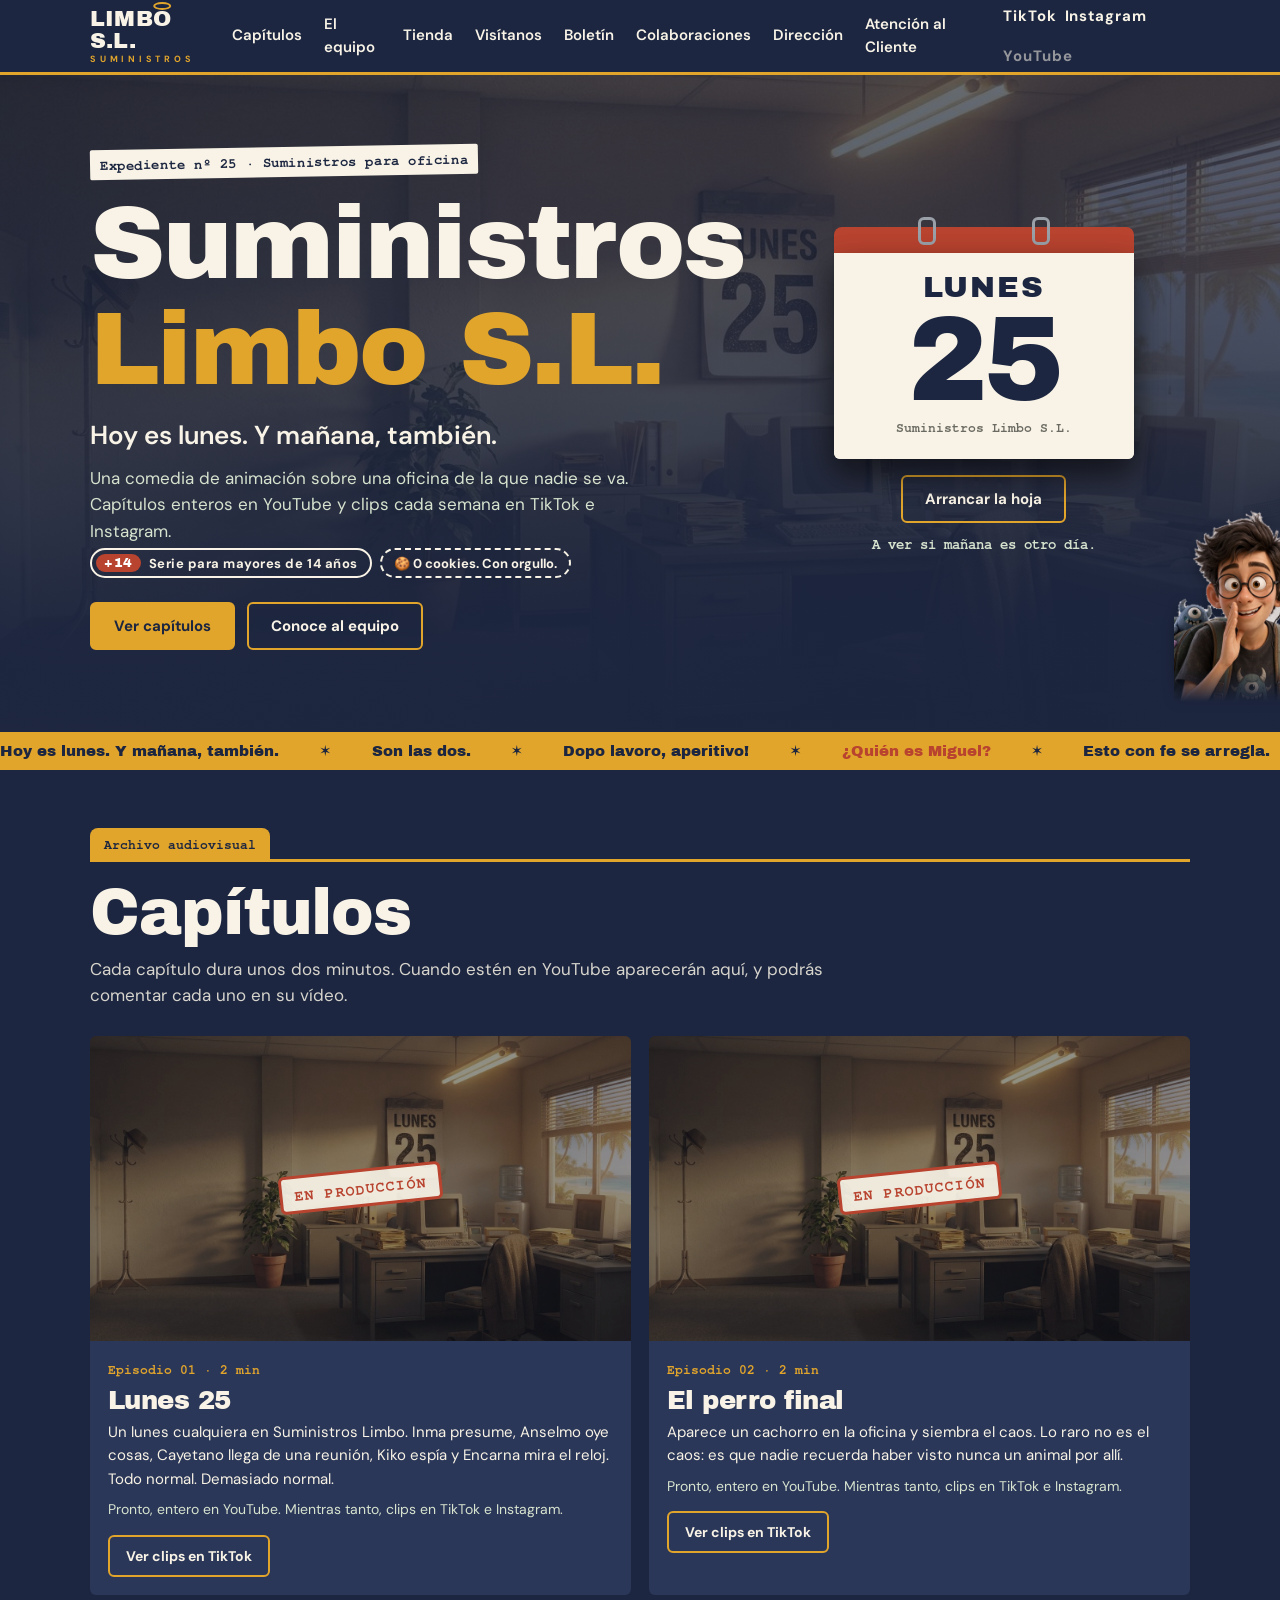
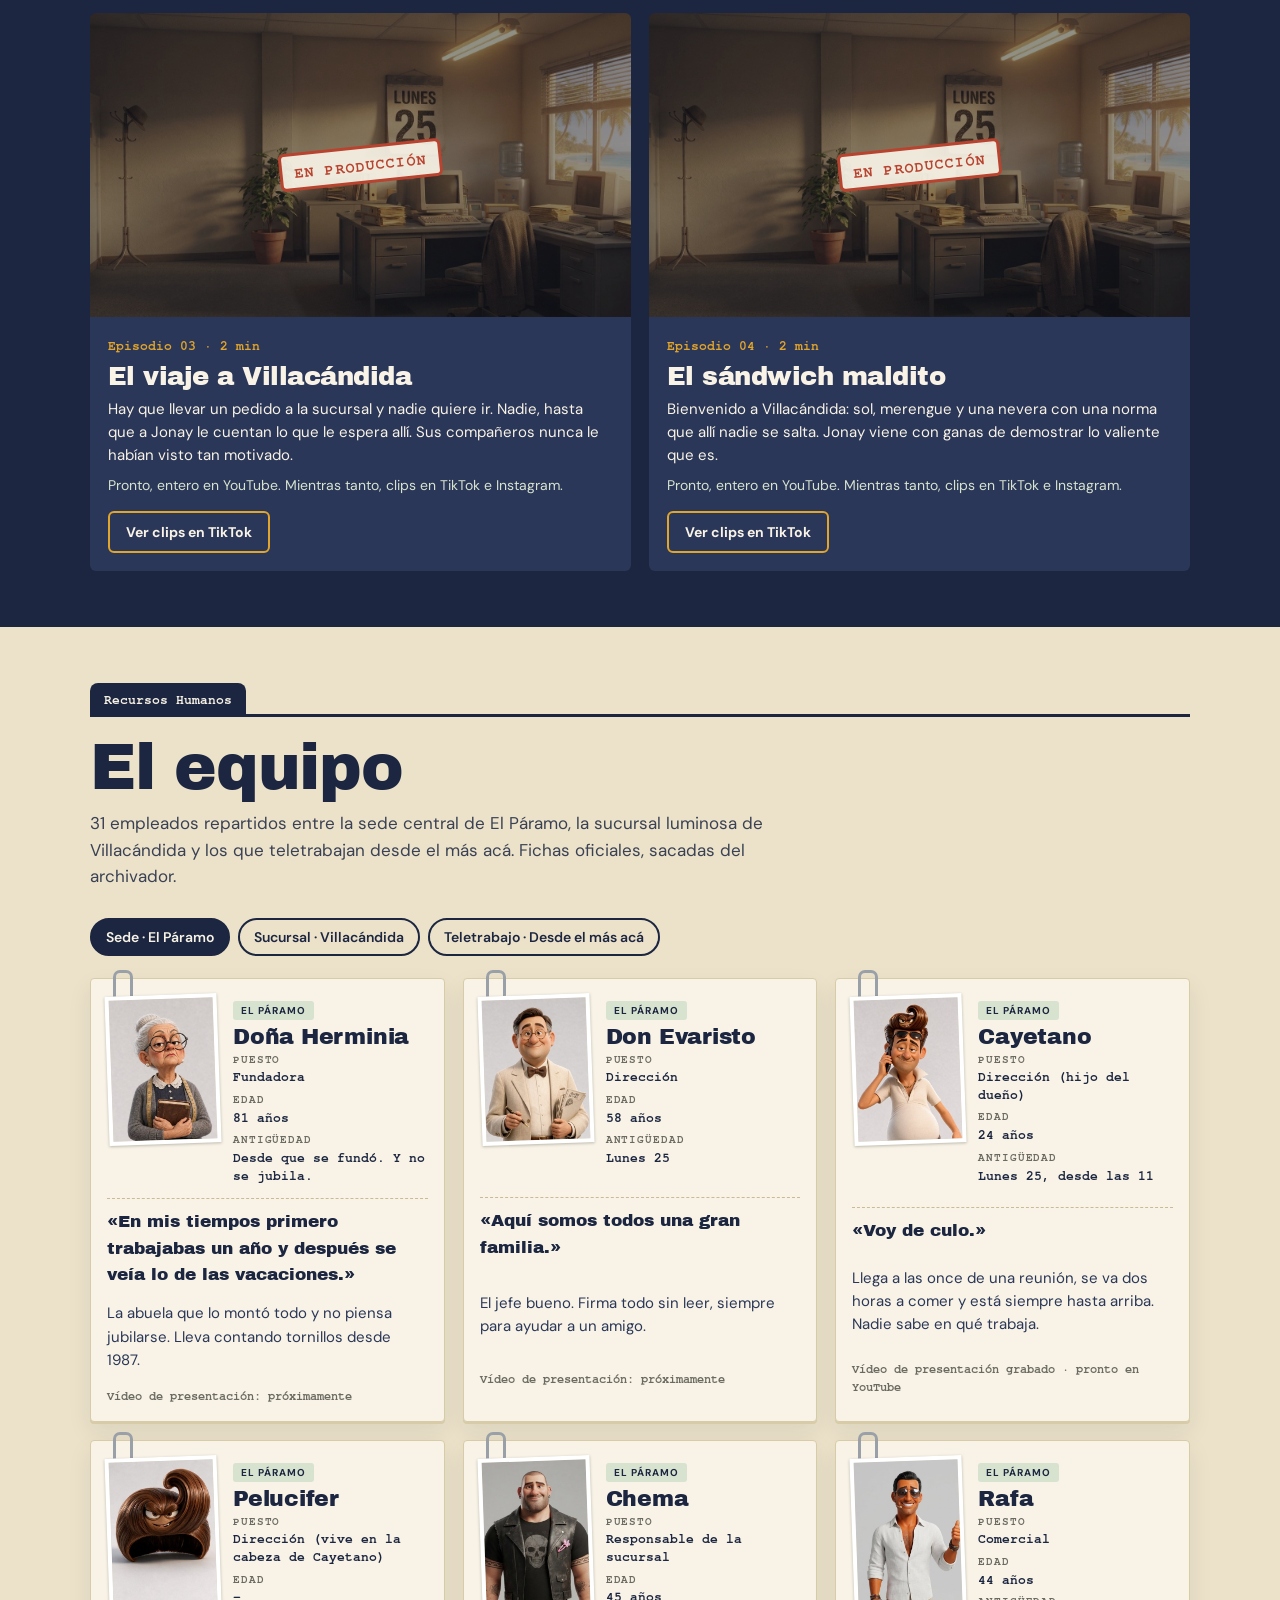
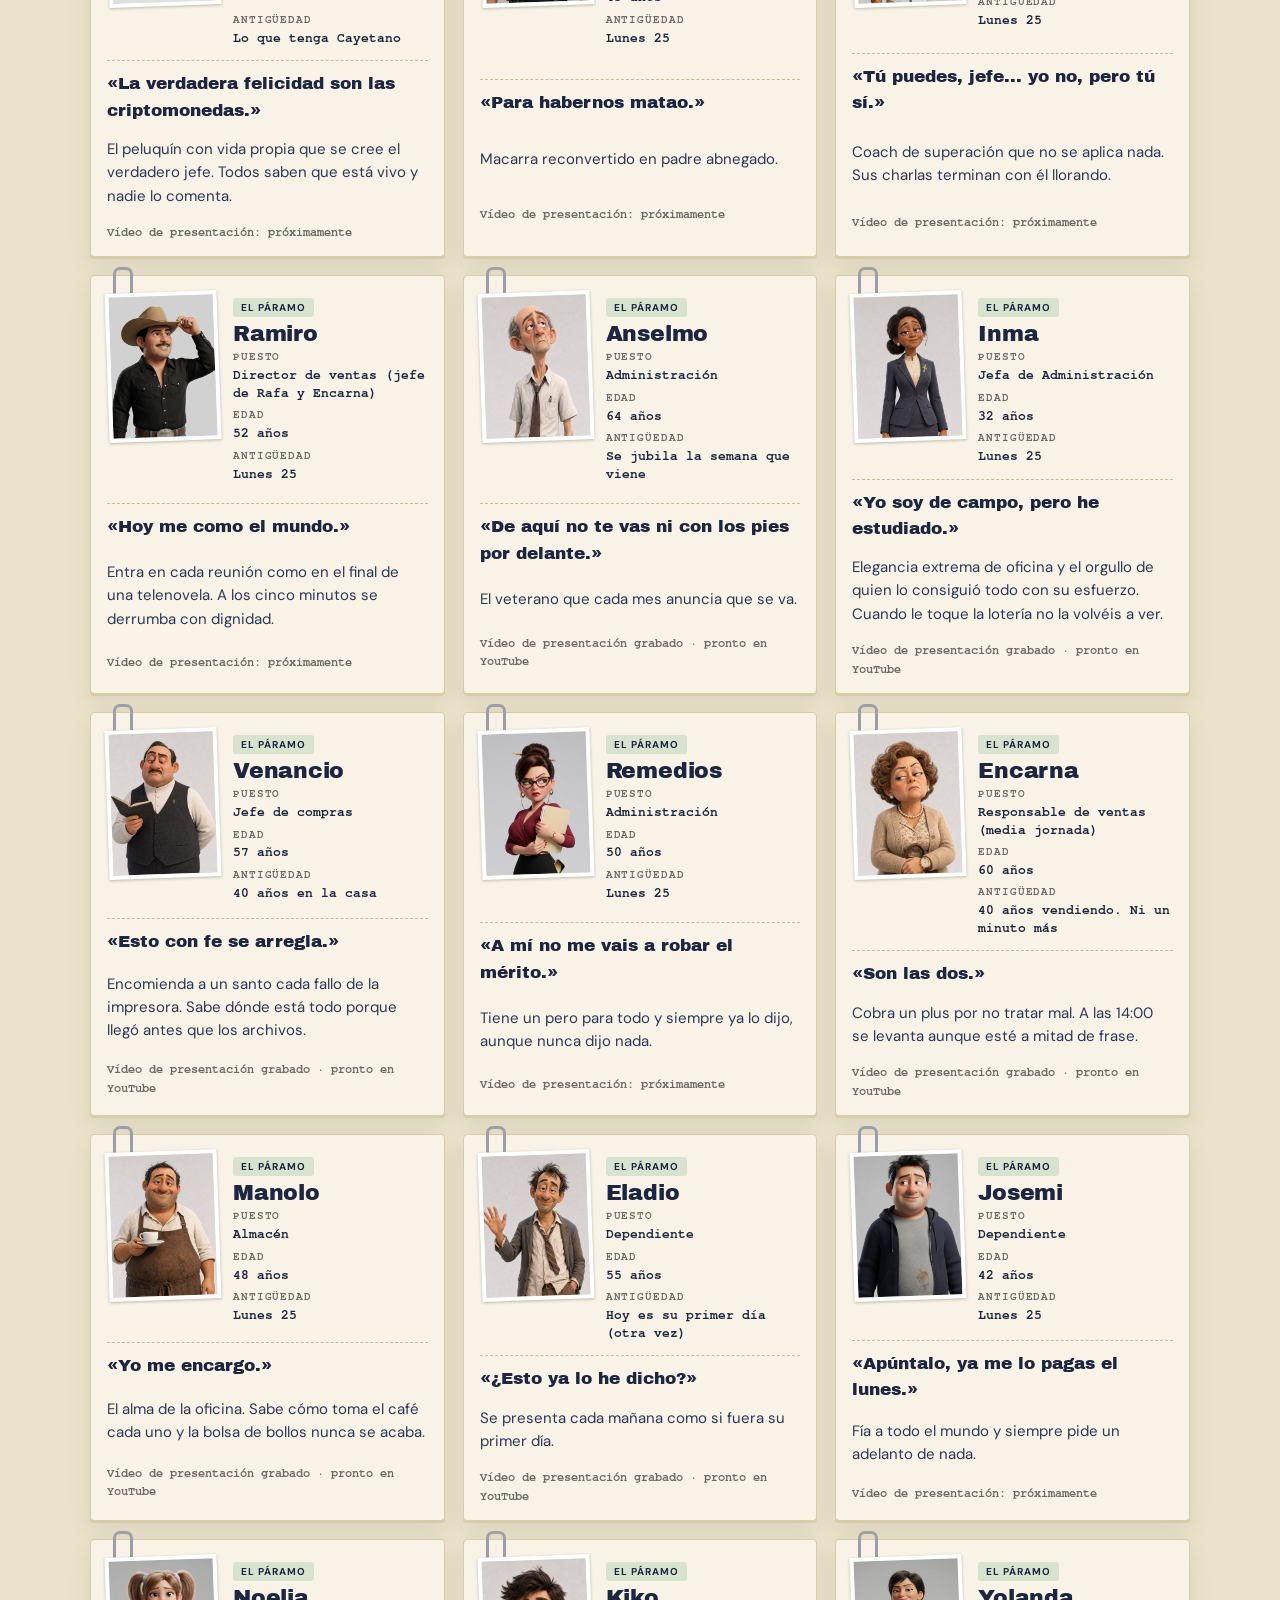
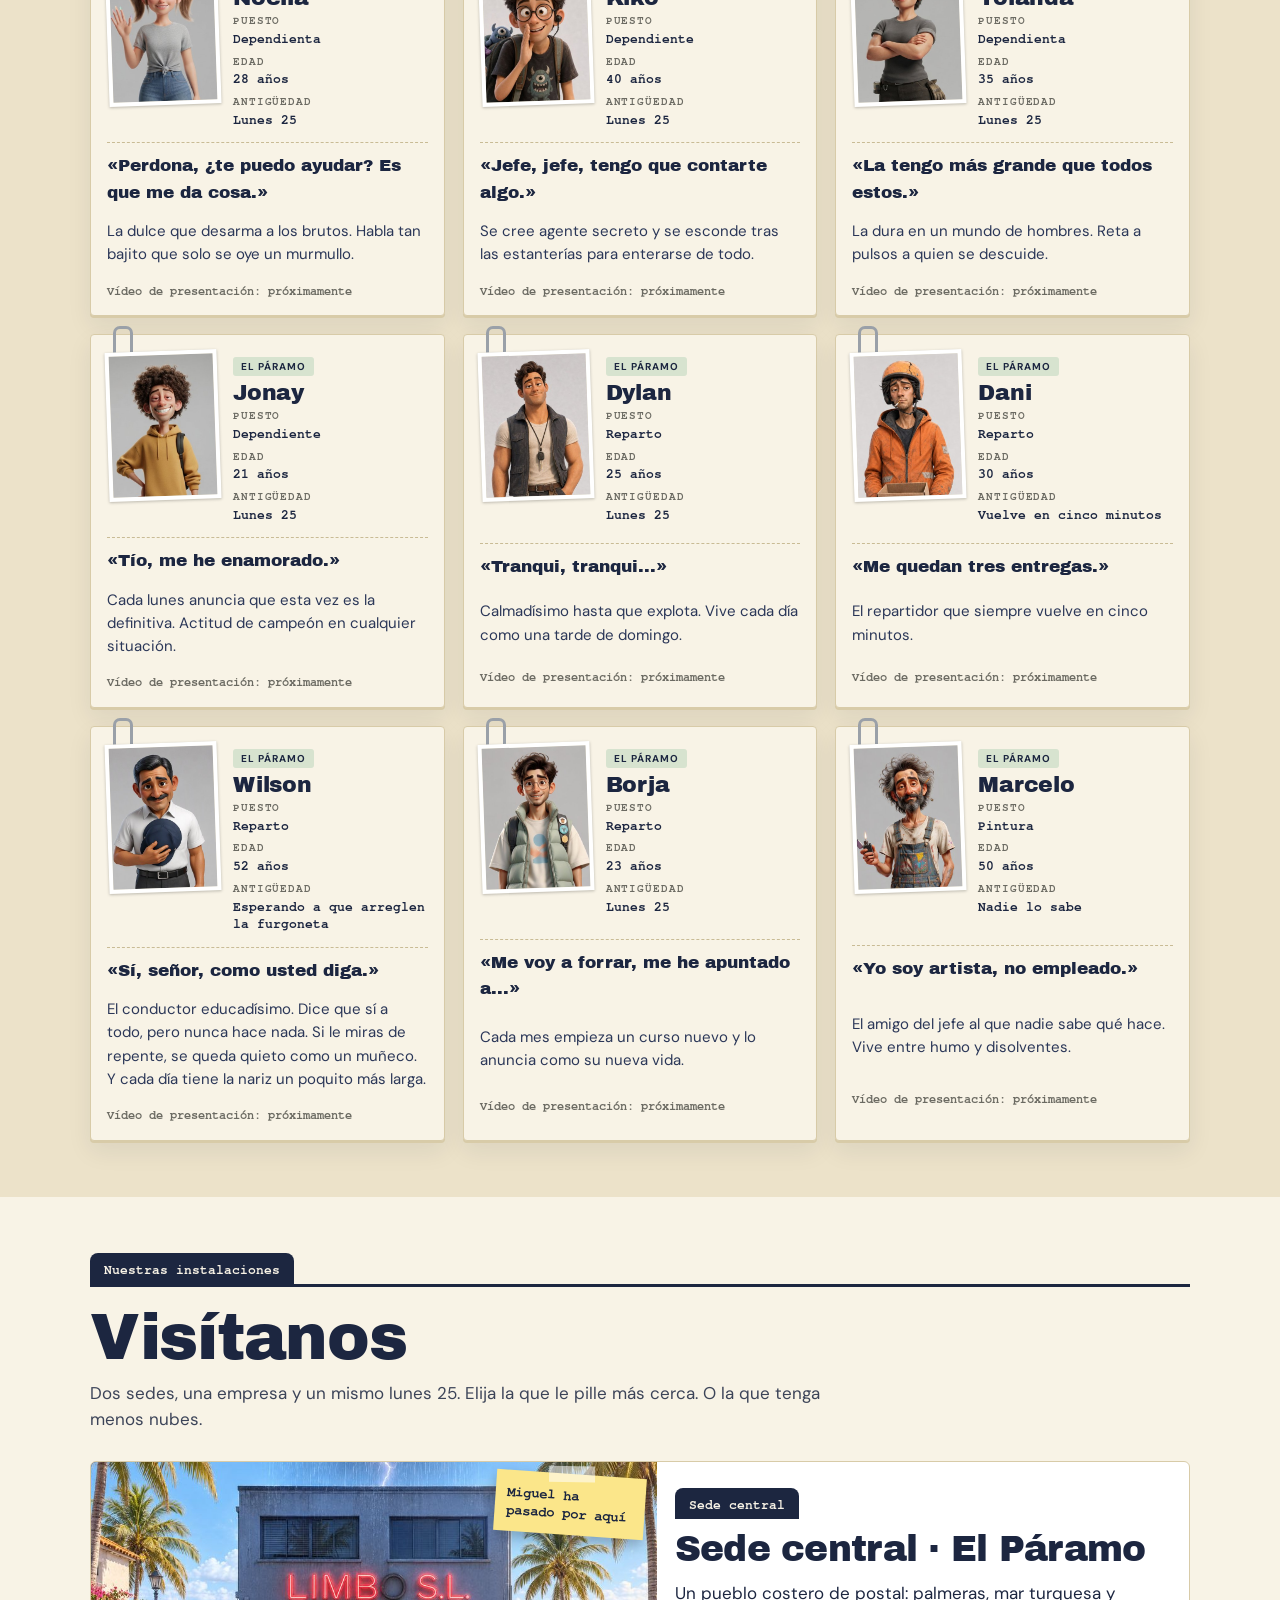
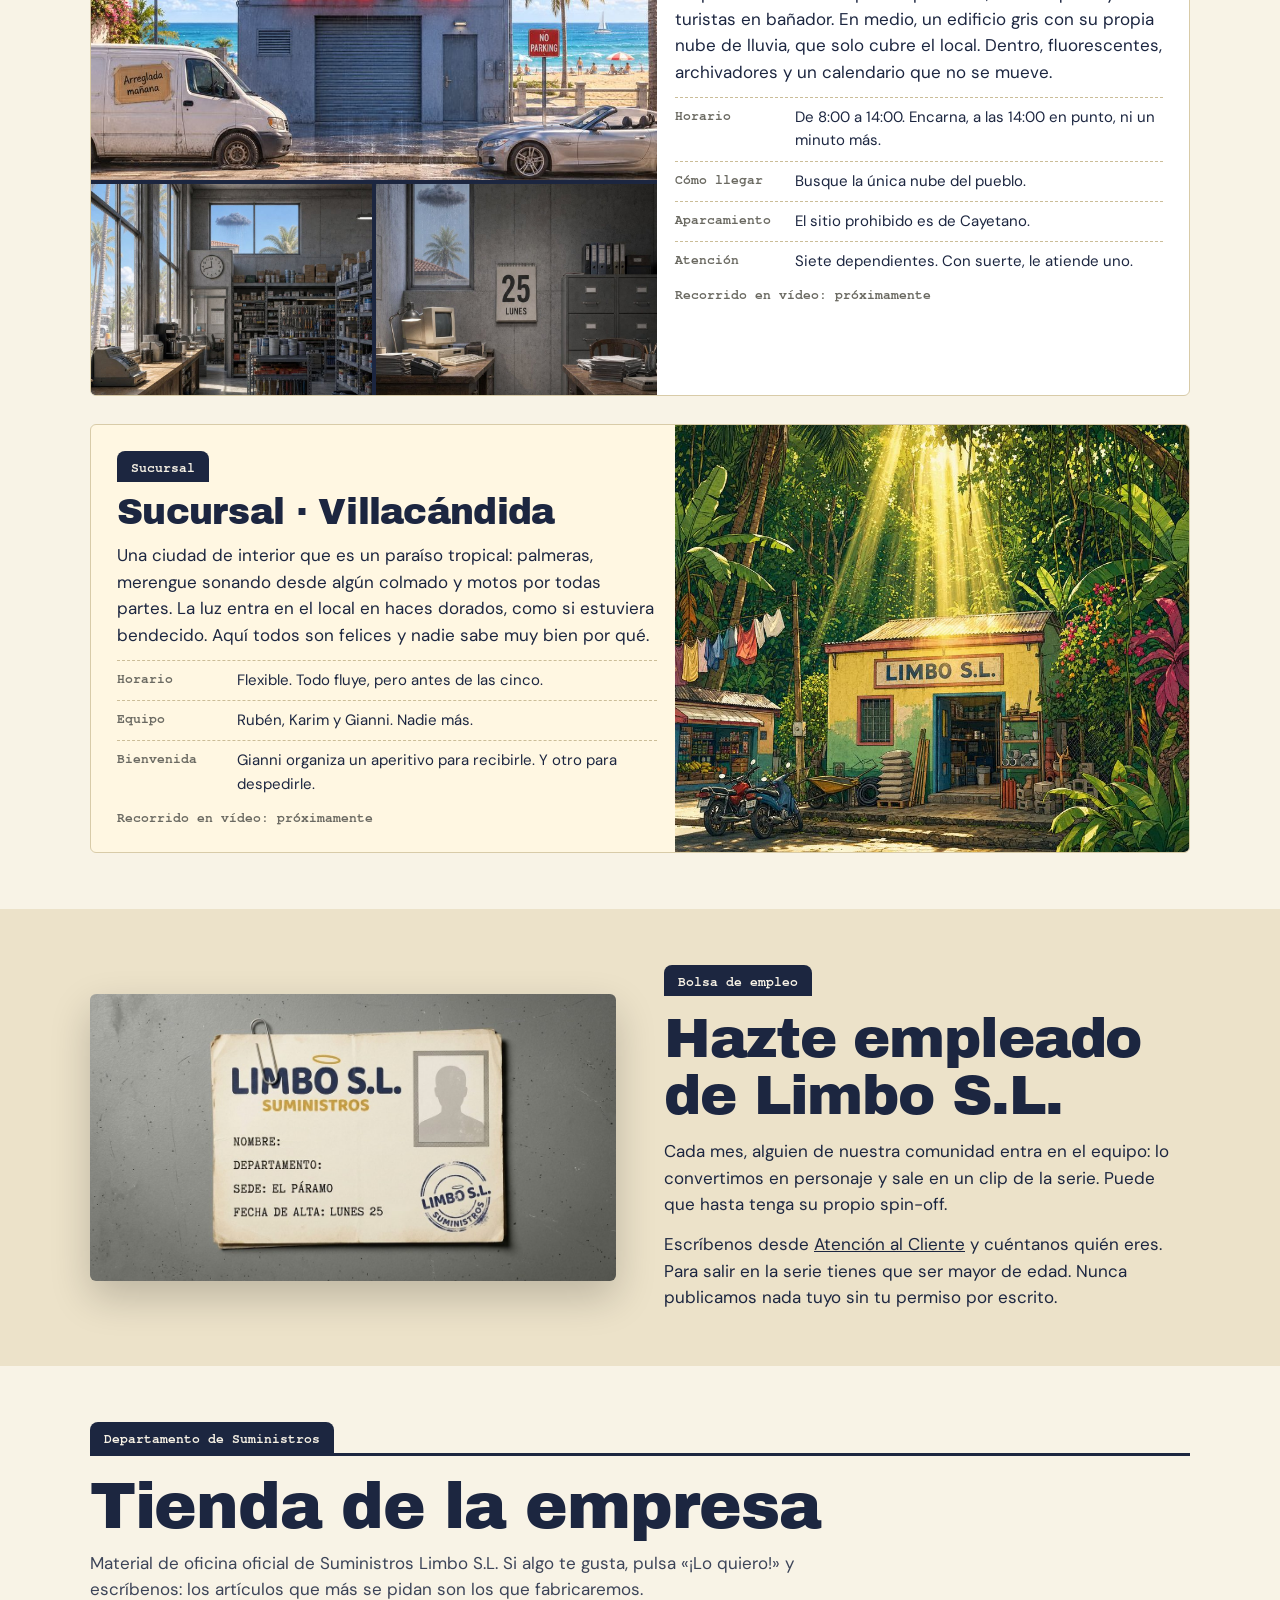
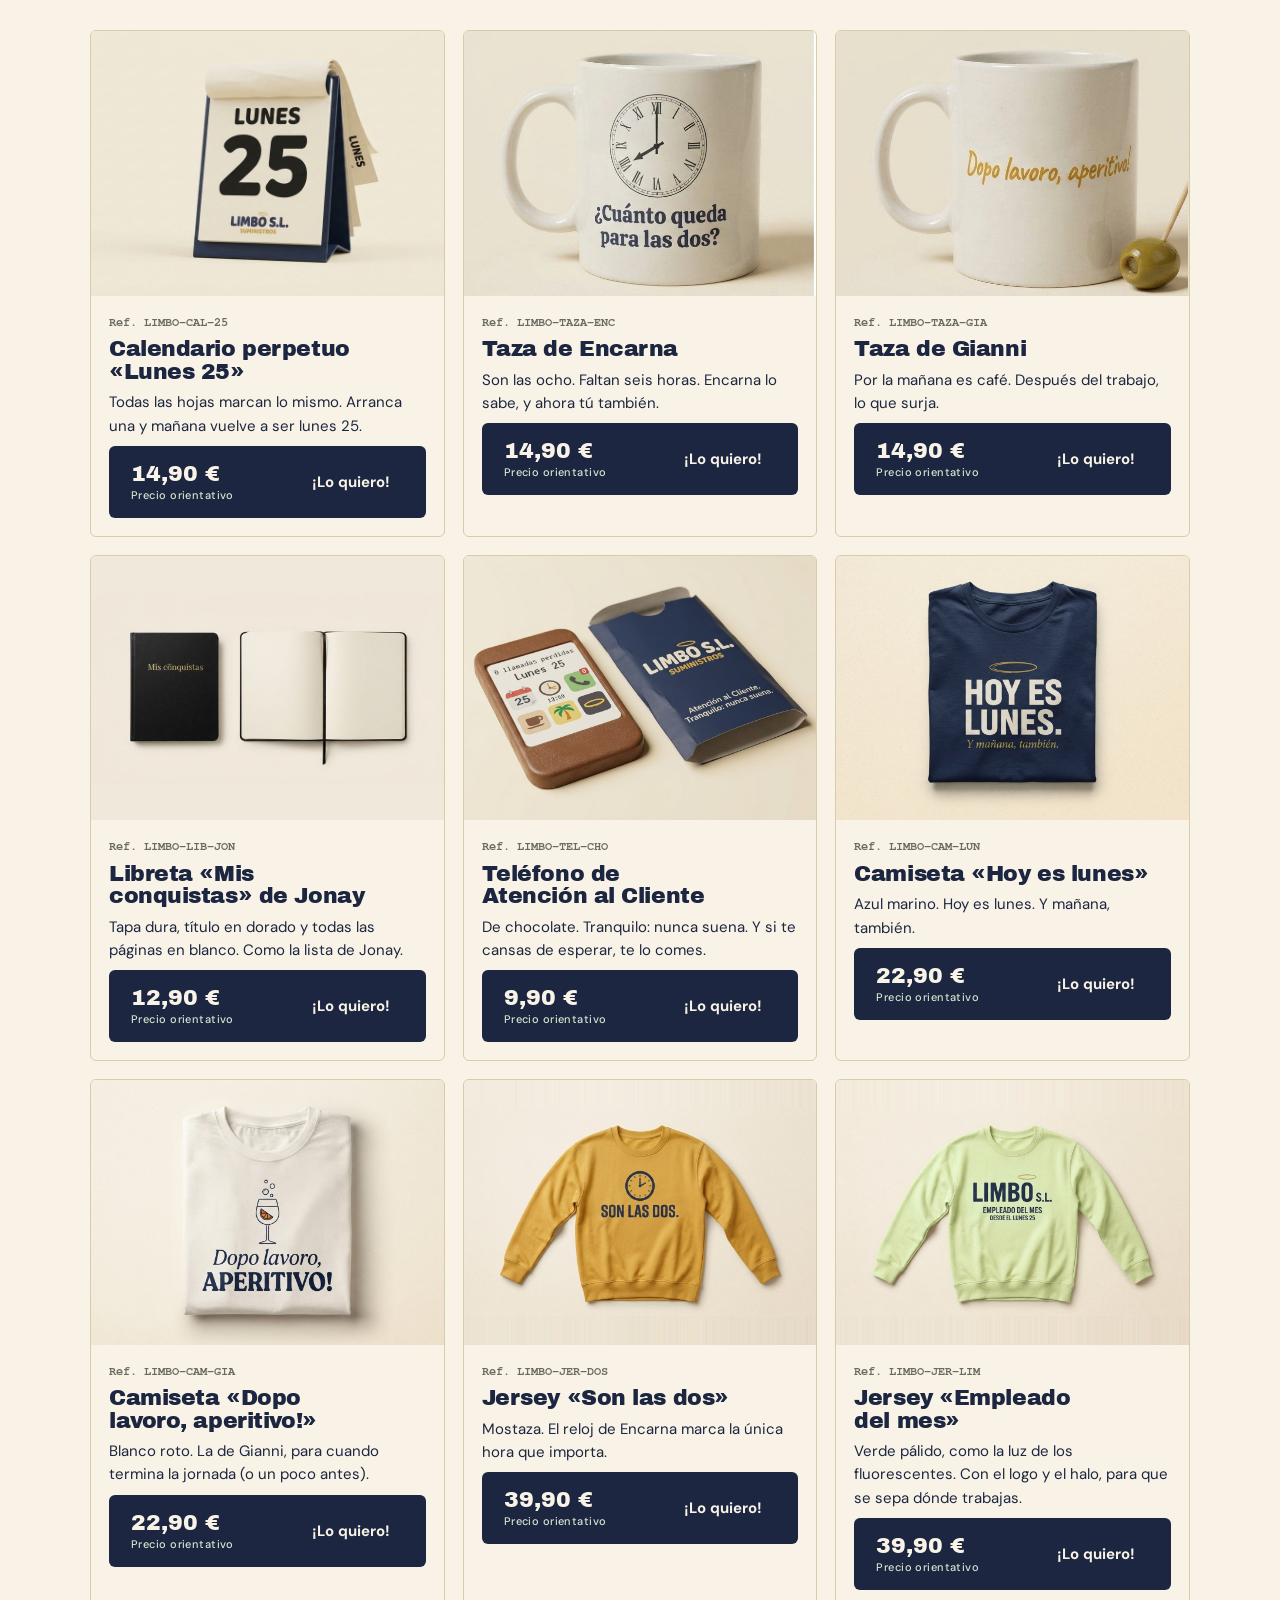
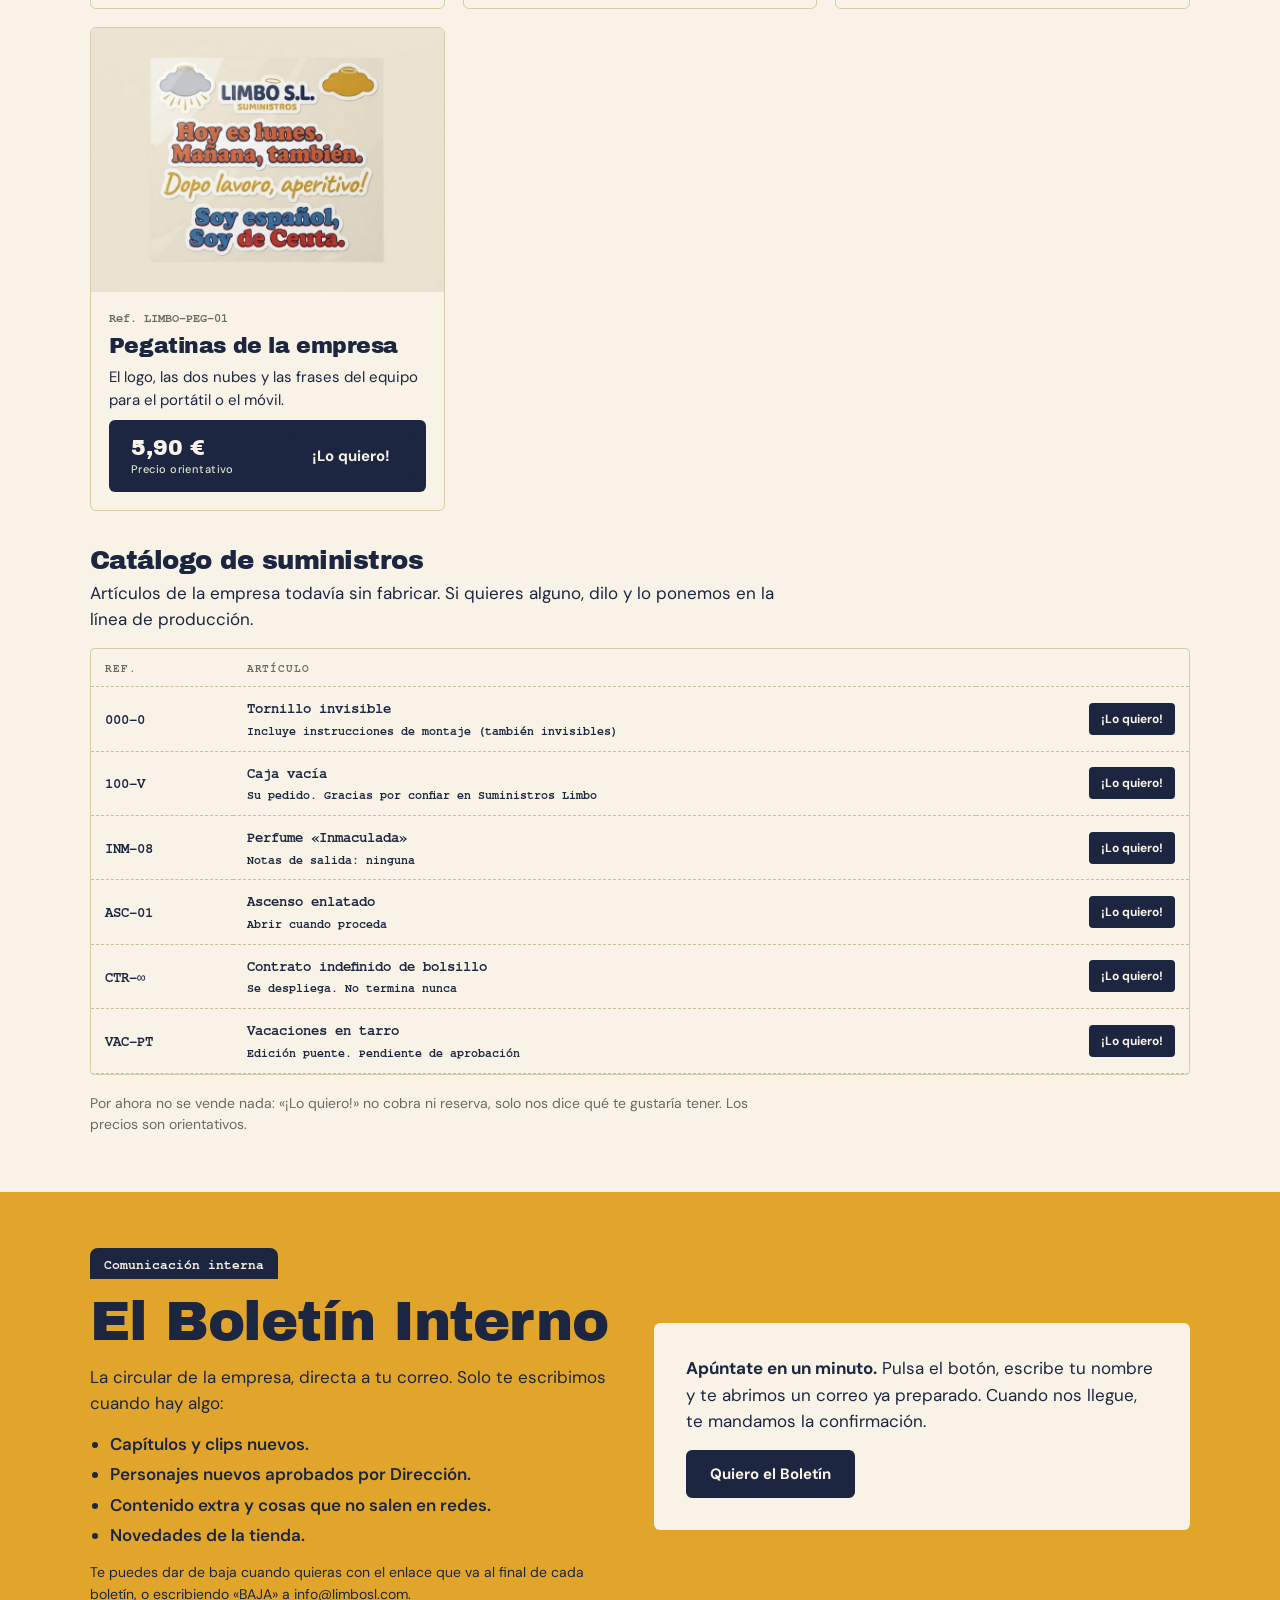
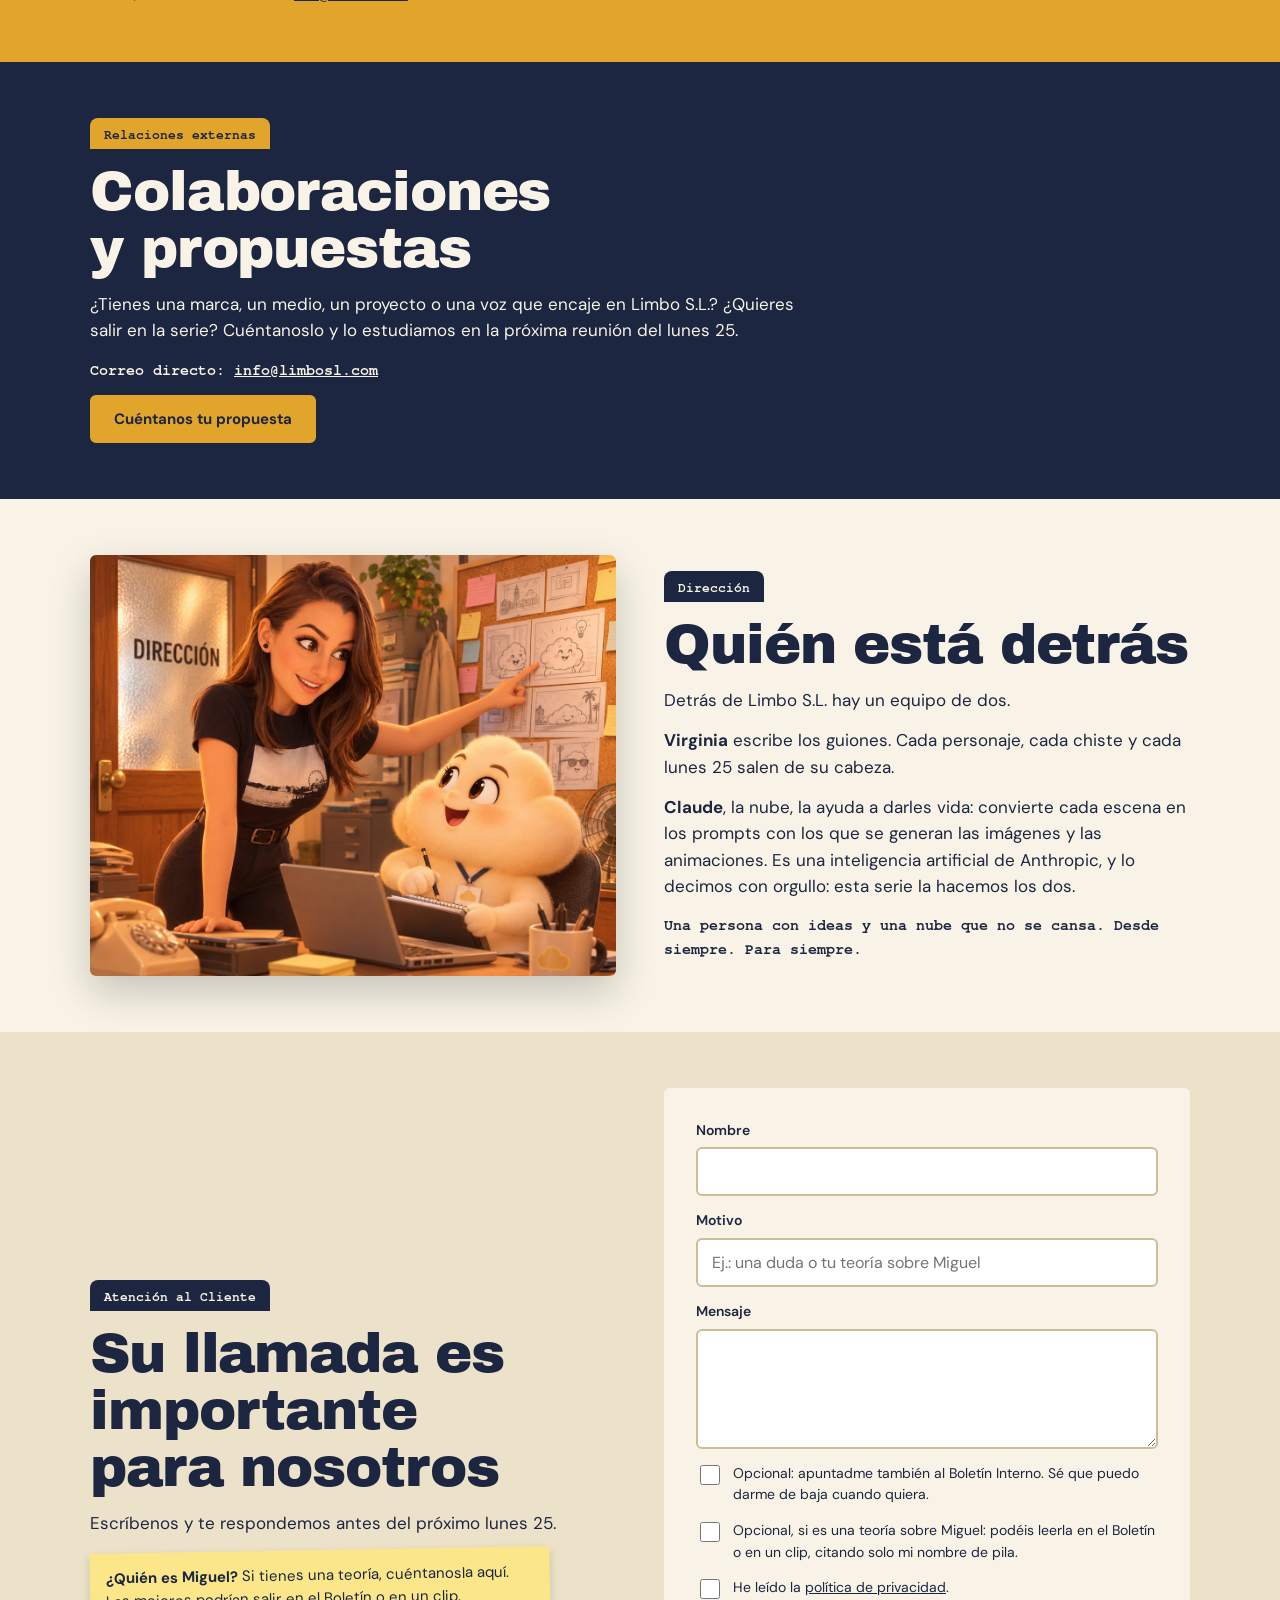
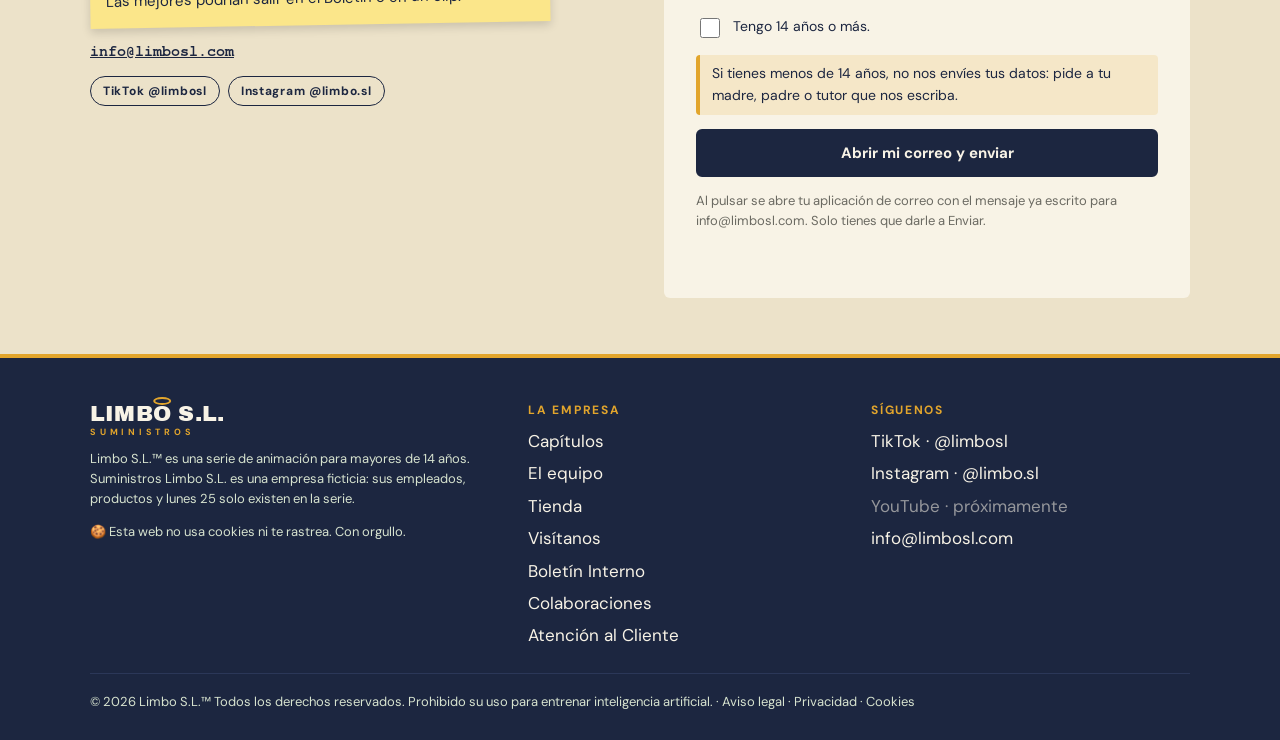
==== commit 5ca075c3: "Fuera la sección de personajes extra (pasa a la biblia) Co-Authored-By: Claude Opus 5.5 <noreply@ant" ====
--- a/index.html
+++ b/index.html
@@ -27,7 +27,6 @@
     <nav class="nav" id="nav" aria-label="Principal">
       <a href="#capitulos">Capítulos</a>
       <a href="#plantilla">El equipo</a>
-      <a href="#extras">Extras</a>
       <a href="#tienda">Tienda</a>
       <a href="#visitanos">Visítanos</a>
       <a href="#boletin">Boletín</a>
@@ -98,17 +97,6 @@
         <button type="button" data-f="remoto" aria-pressed="false">Teletrabajo · Desde el más acá</button>
       </div>
       <div class="fichas" id="fichas"></div>
-    </div>
-  </section>
-
-  <section class="seccion" id="extras">
-    <div class="wrap">
-      <span class="pestana">Personal externo</span>
-      <div class="cabeza">
-        <h2>Personajes extra</h2>
-        <p>Los que pasan por la oficina sin estar en nómina: secundarios, animales y personajes que nos mandáis vosotros. Aquí irán entrando según aparezcan en la serie.</p>
-      </div>
-      <div class="extras" id="extras-lista"></div>
     </div>
   </section>
 
--- a/css/style.css
+++ b/css/style.css
@@ -357,17 +357,3 @@
 
 /* Teletrabajo · desde el más acá */
 .ficha .sede-chip.remoto { background: #cfe6f5; }
-
-/* Personajes extra */
-.extras { display: grid; gap: 18px; grid-template-columns: 1fr; }
-@media (min-width: 760px) { .extras { grid-template-columns: repeat(2, 1fr); } }
-.extra { background: var(--papel); border: 1px solid #d8cba8; border-radius: 4px; padding: 16px; display: grid; gap: 14px; box-shadow: 0 2px 0 #d8cba8, 0 10px 24px rgba(28,38,64,0.08); }
-.extra-foto { aspect-ratio: 4 / 3; background: #d9d4c4; border: 4px solid #fff; box-shadow: 0 1px 3px rgba(0,0,0,0.25); overflow: hidden; display: grid; place-items: center; }
-.extra-foto img { width: 100%; height: 100%; object-fit: cover; }
-.extra-foto .silueta { font: 800 54px var(--display); color: var(--gris); }
-.extra-txt { display: grid; gap: 8px; align-content: start; }
-.extra .nombre { font: 800 22px/1 var(--display); }
-.extra .sale { font-family: var(--maquina); font-size: 12px; color: var(--sello); }
-.extra .origen { font-family: var(--maquina); font-size: 12px; color: var(--gris); }
-.extra-hueco { border-style: dashed; }
-.extra-hueco .btn { justify-self: start; }
